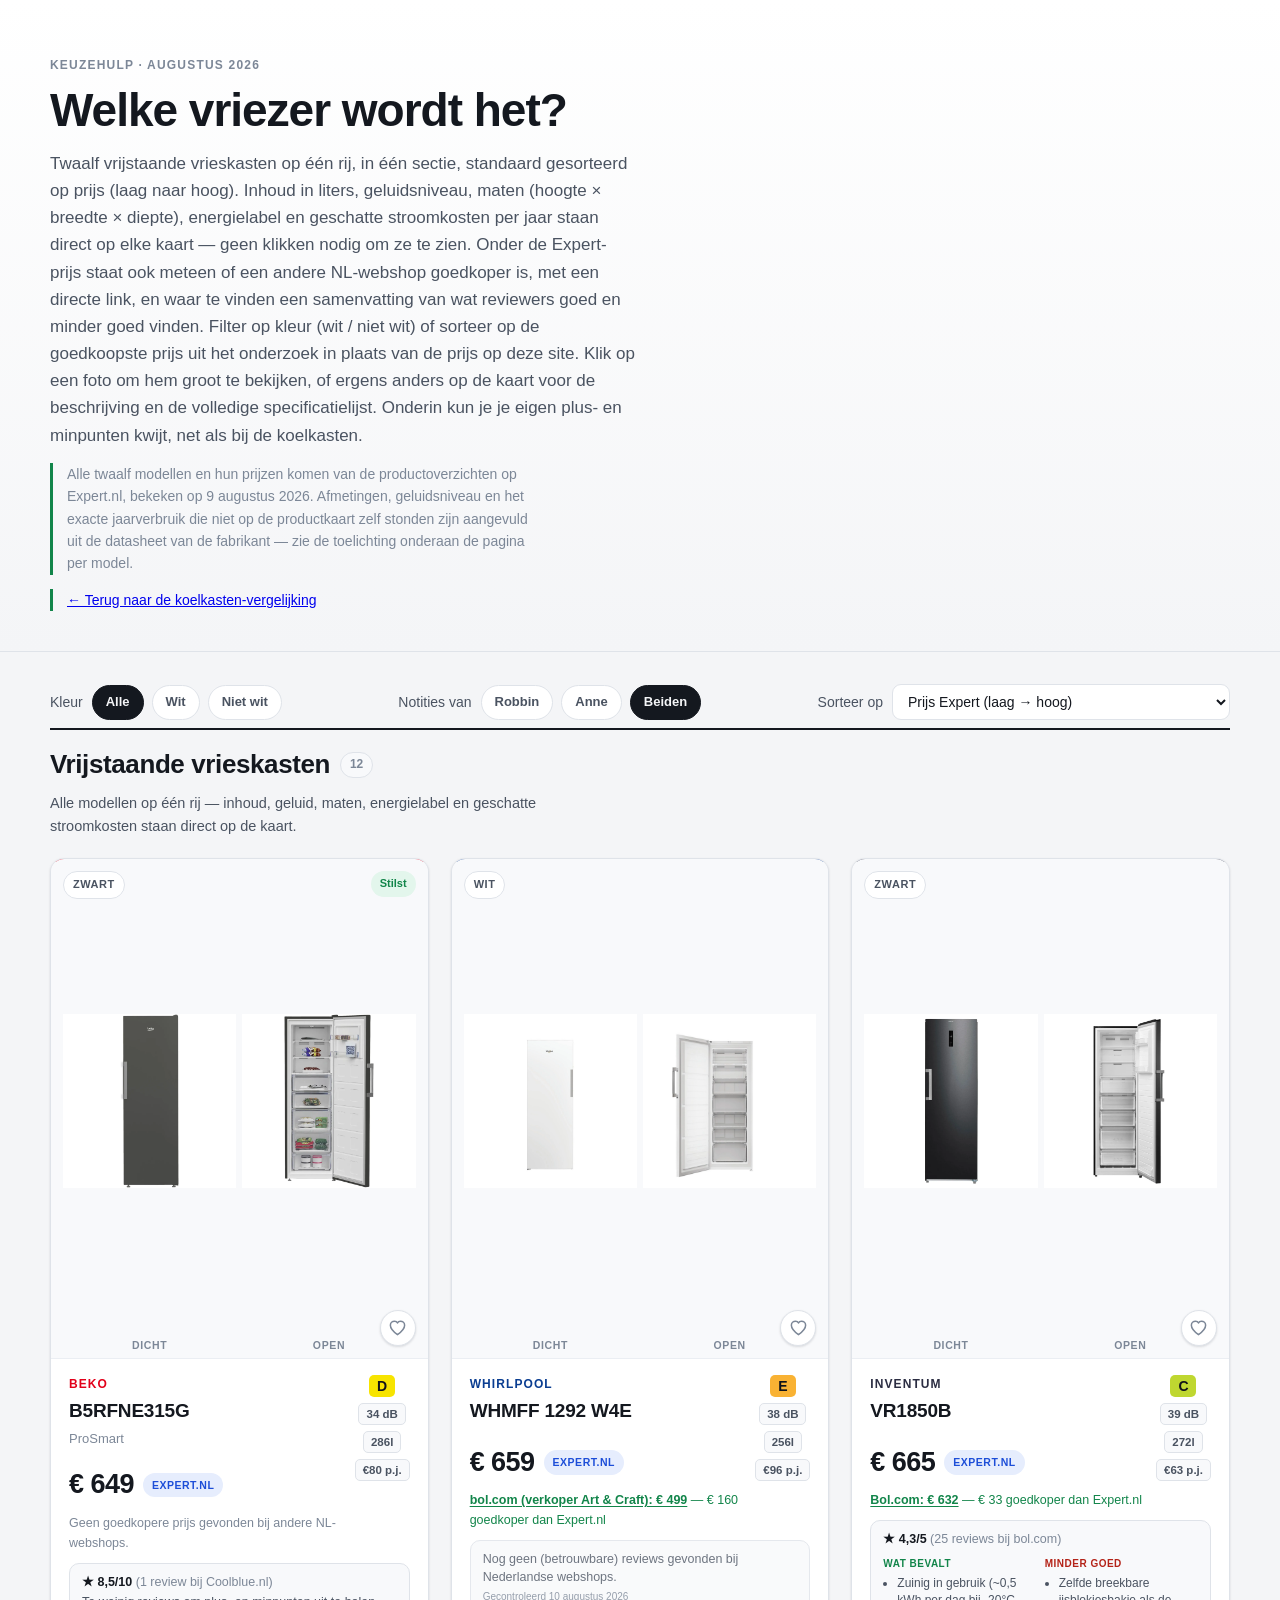
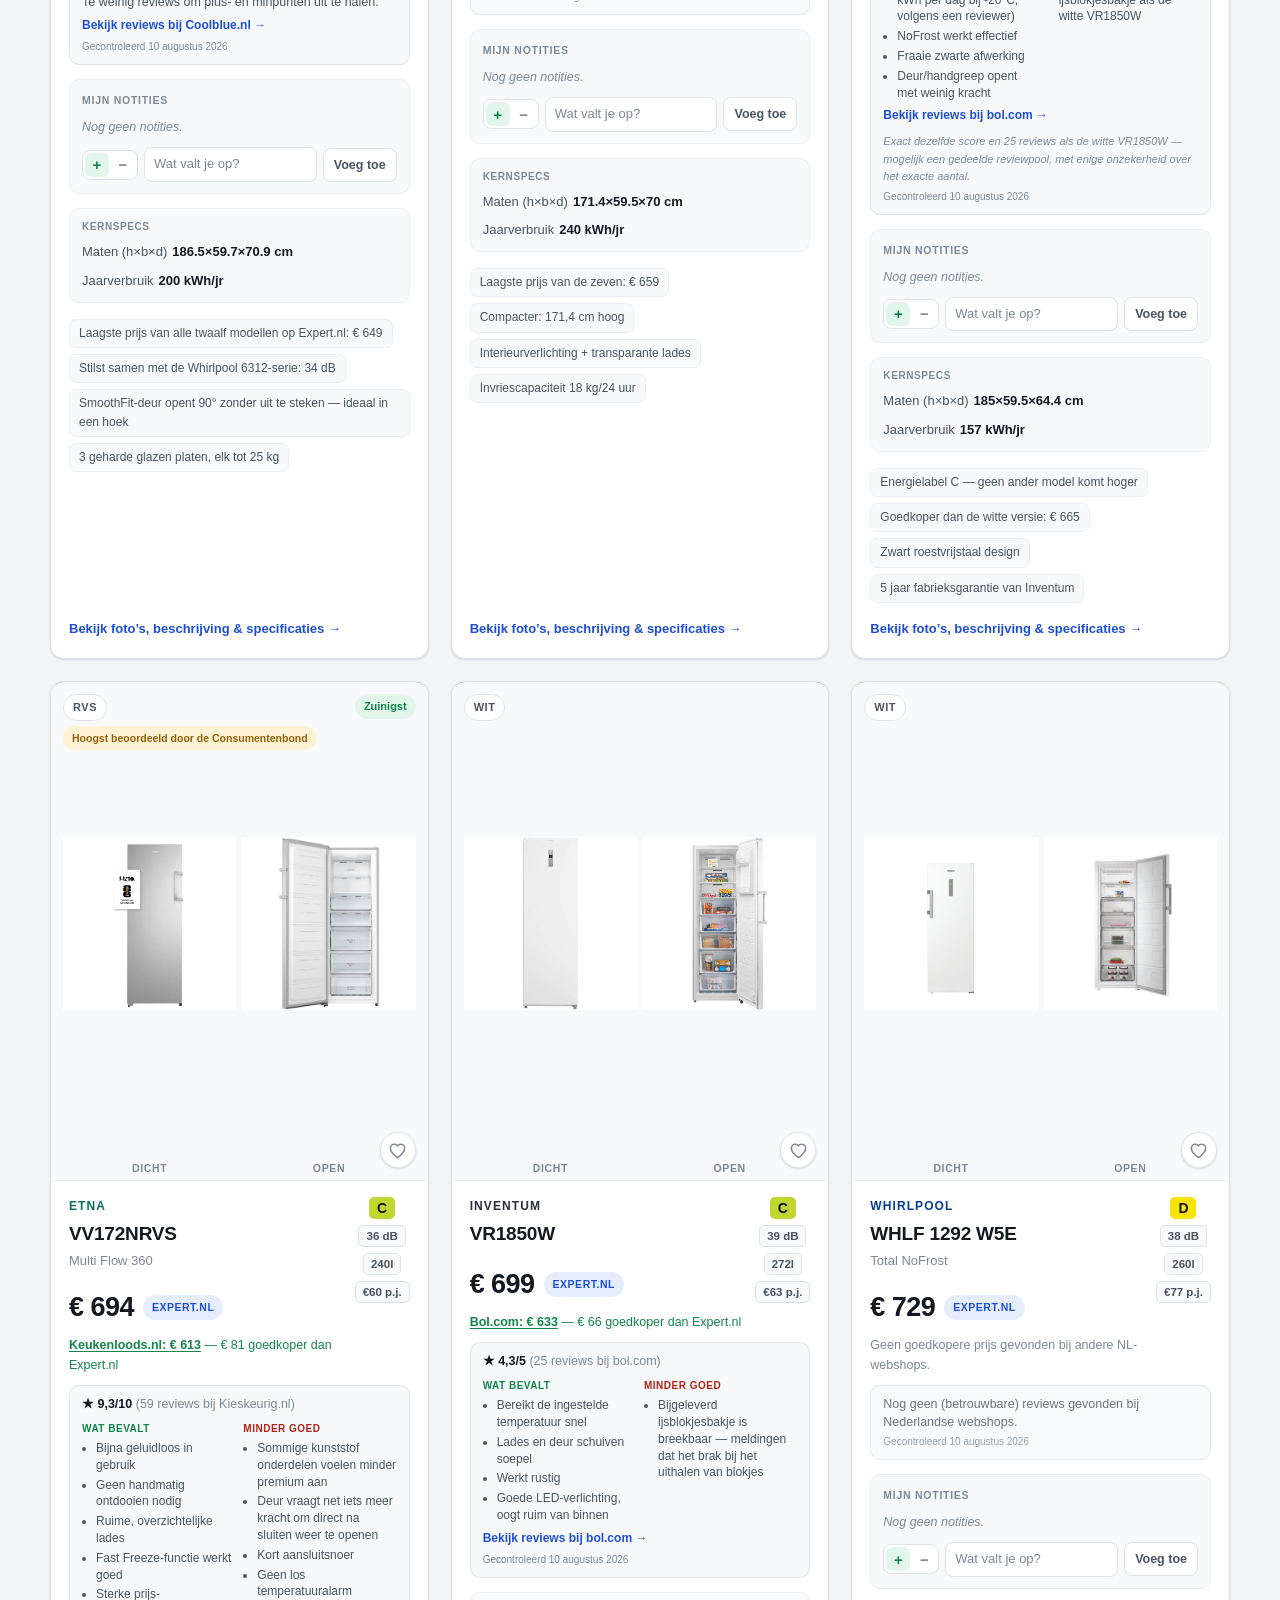
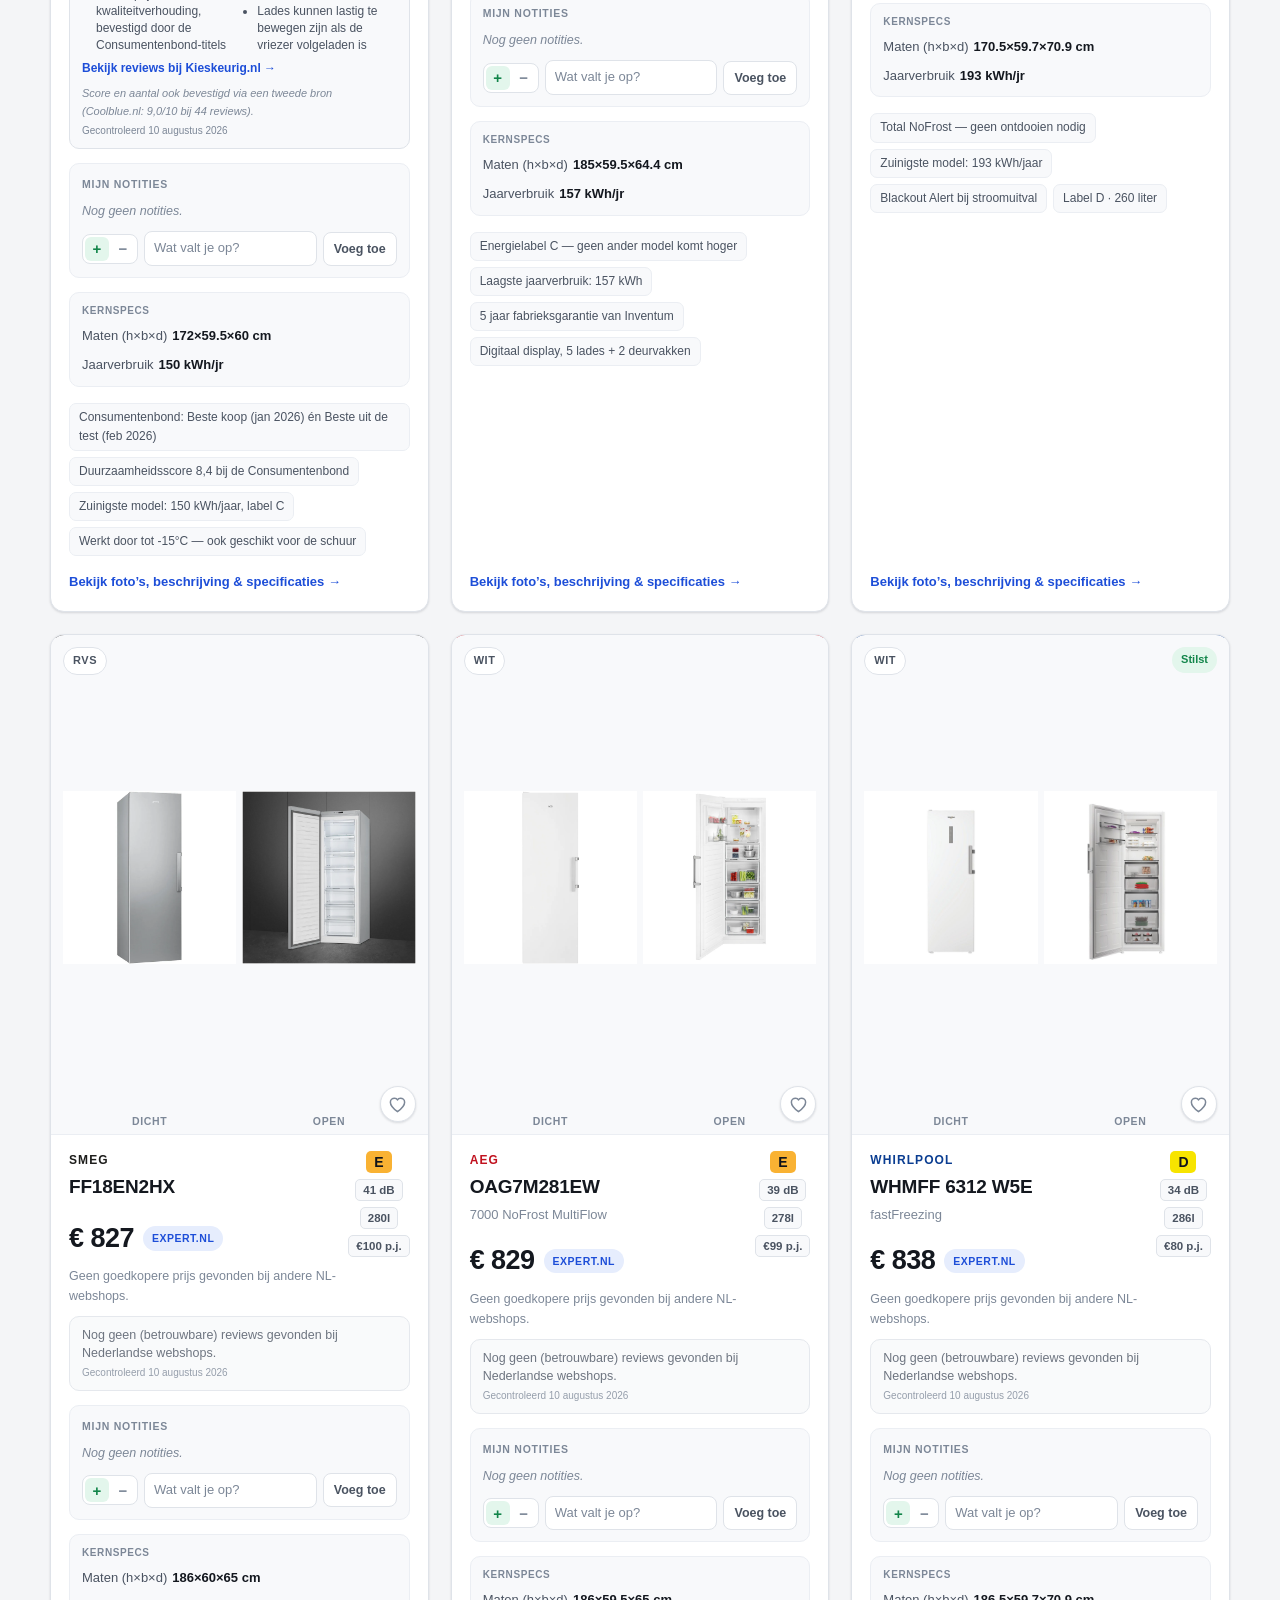
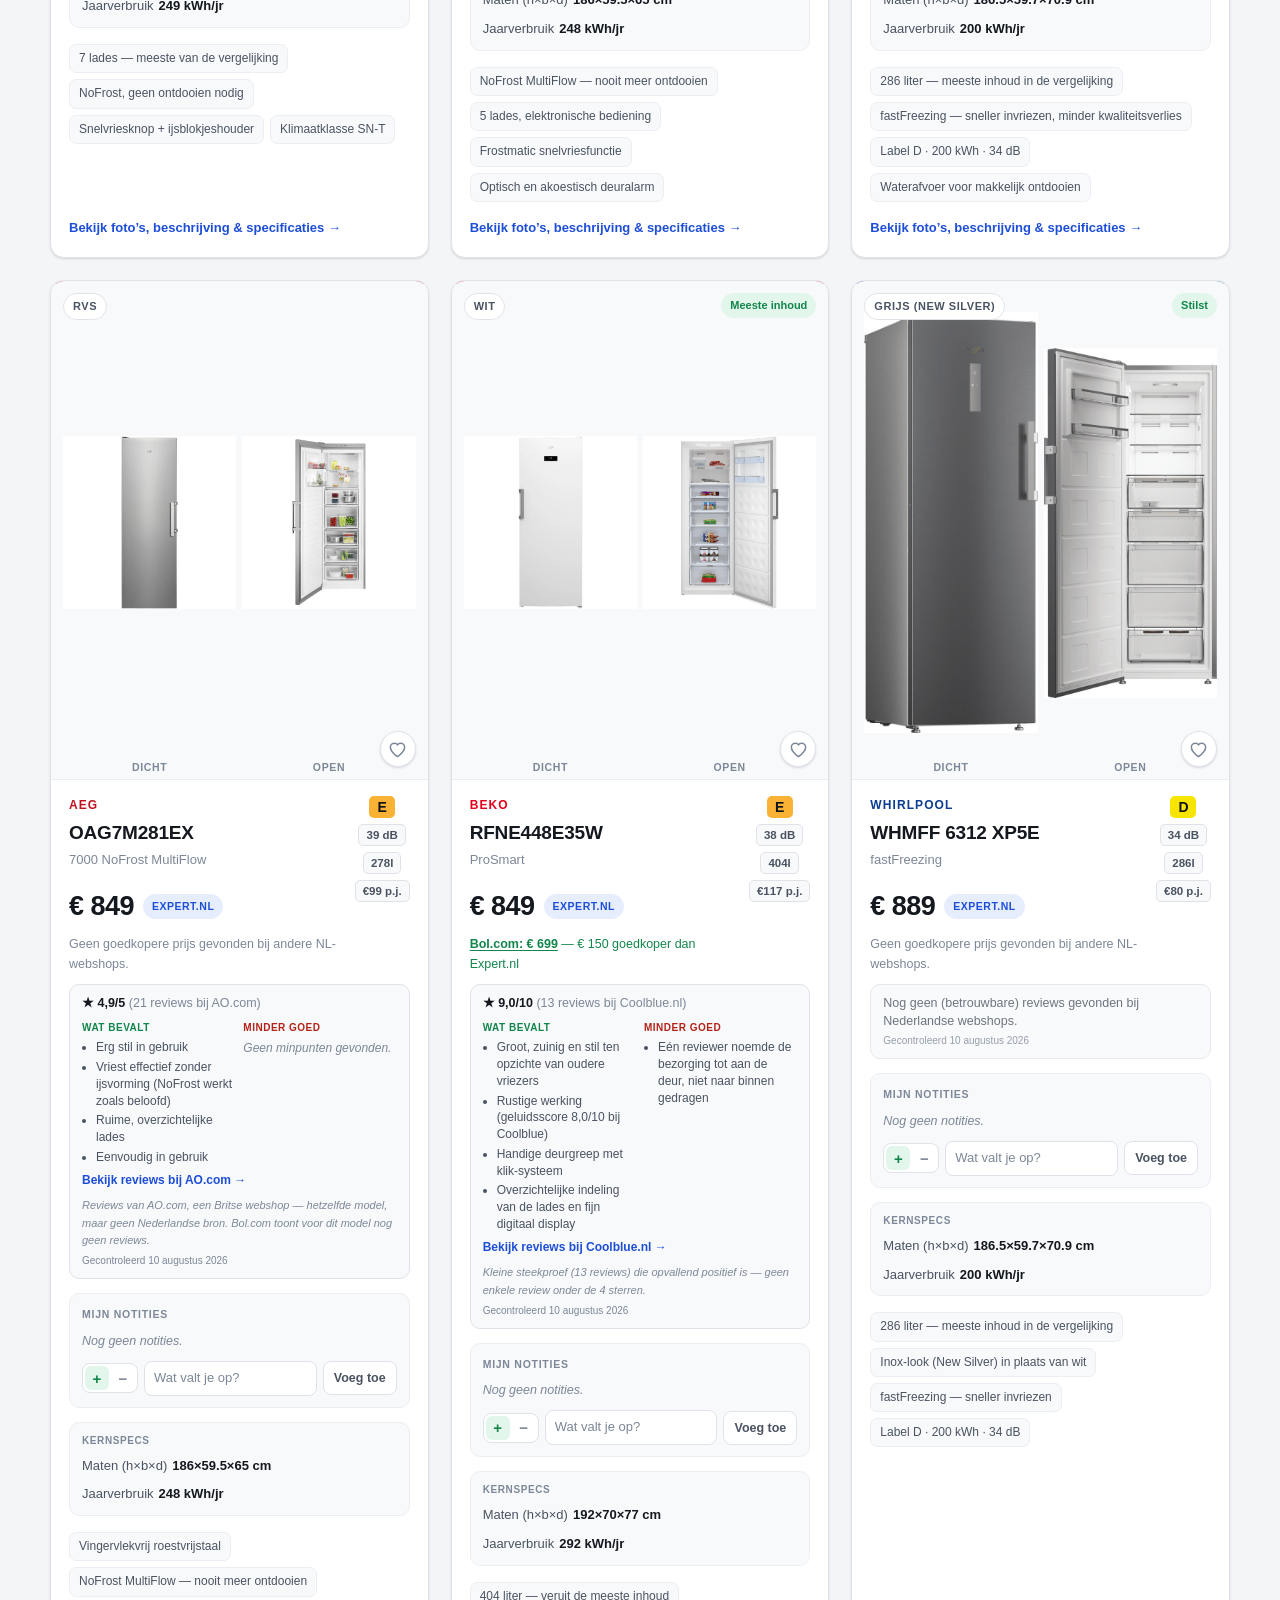
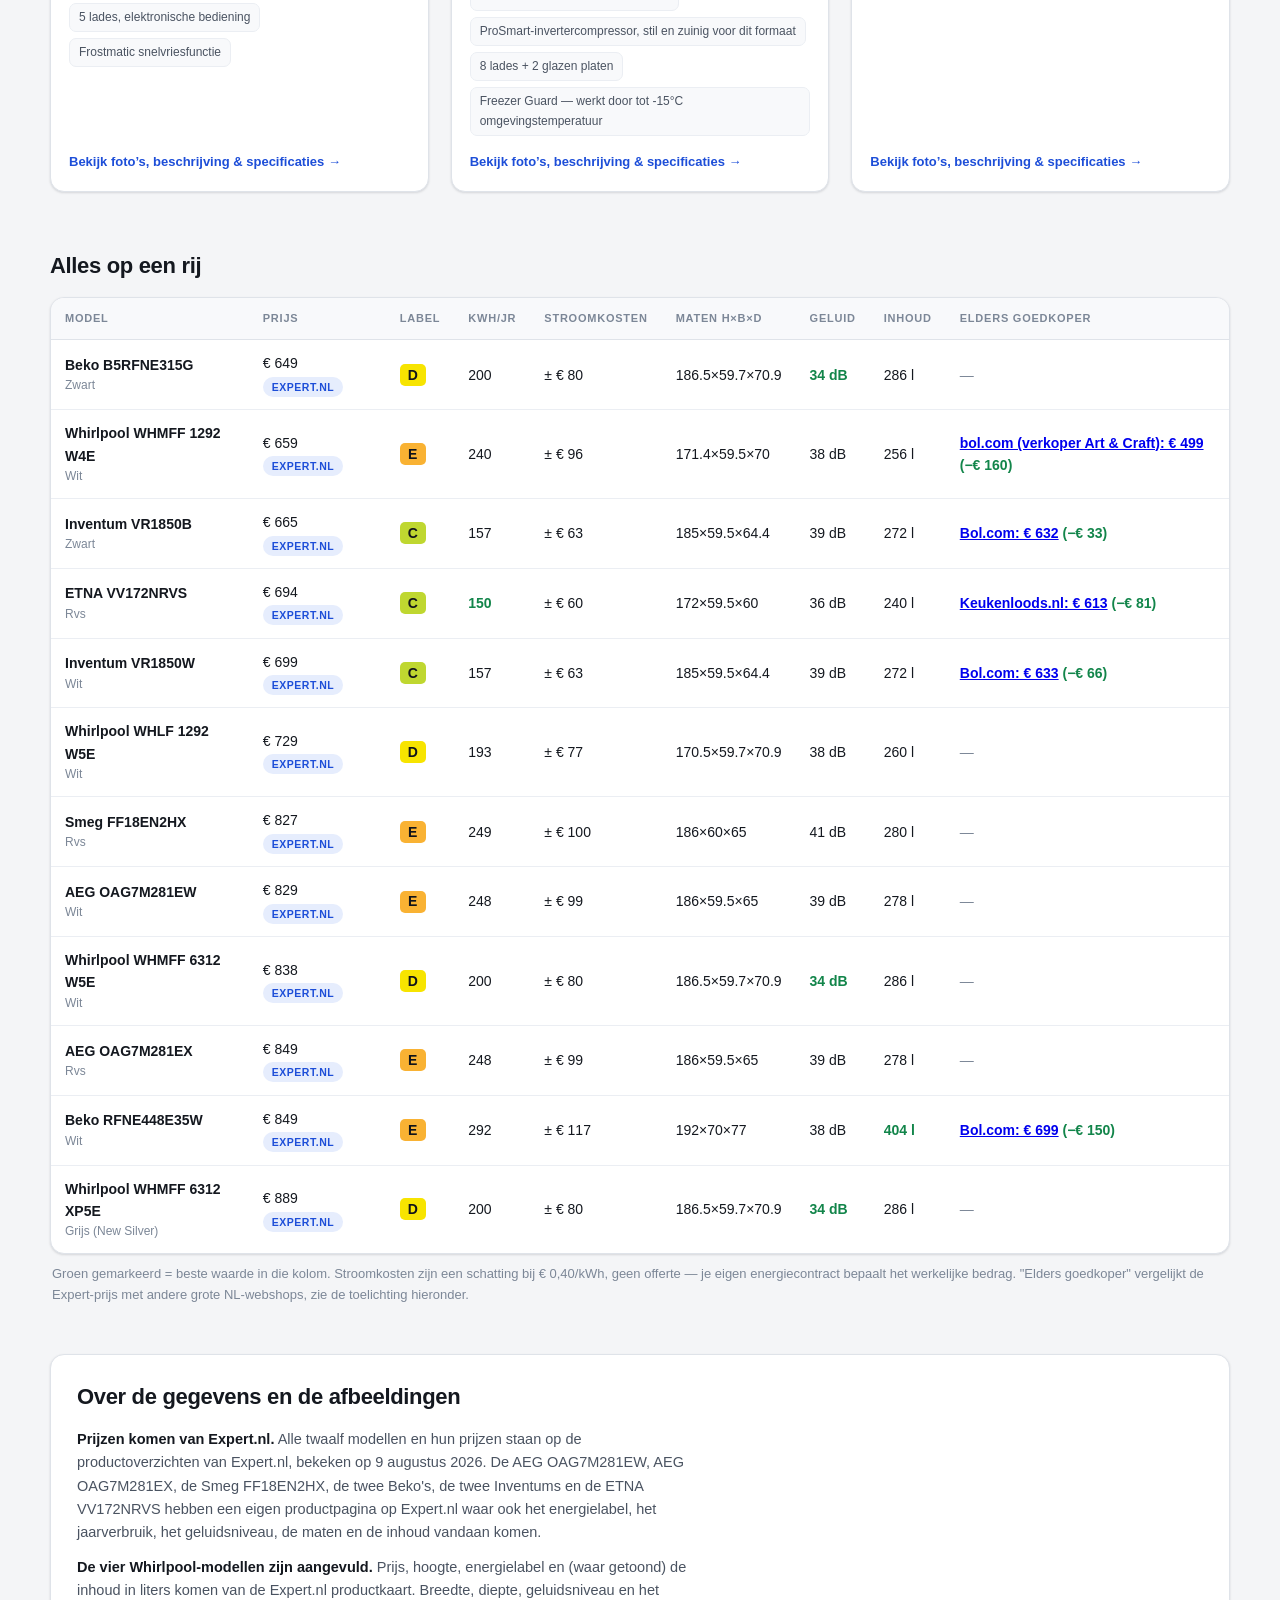
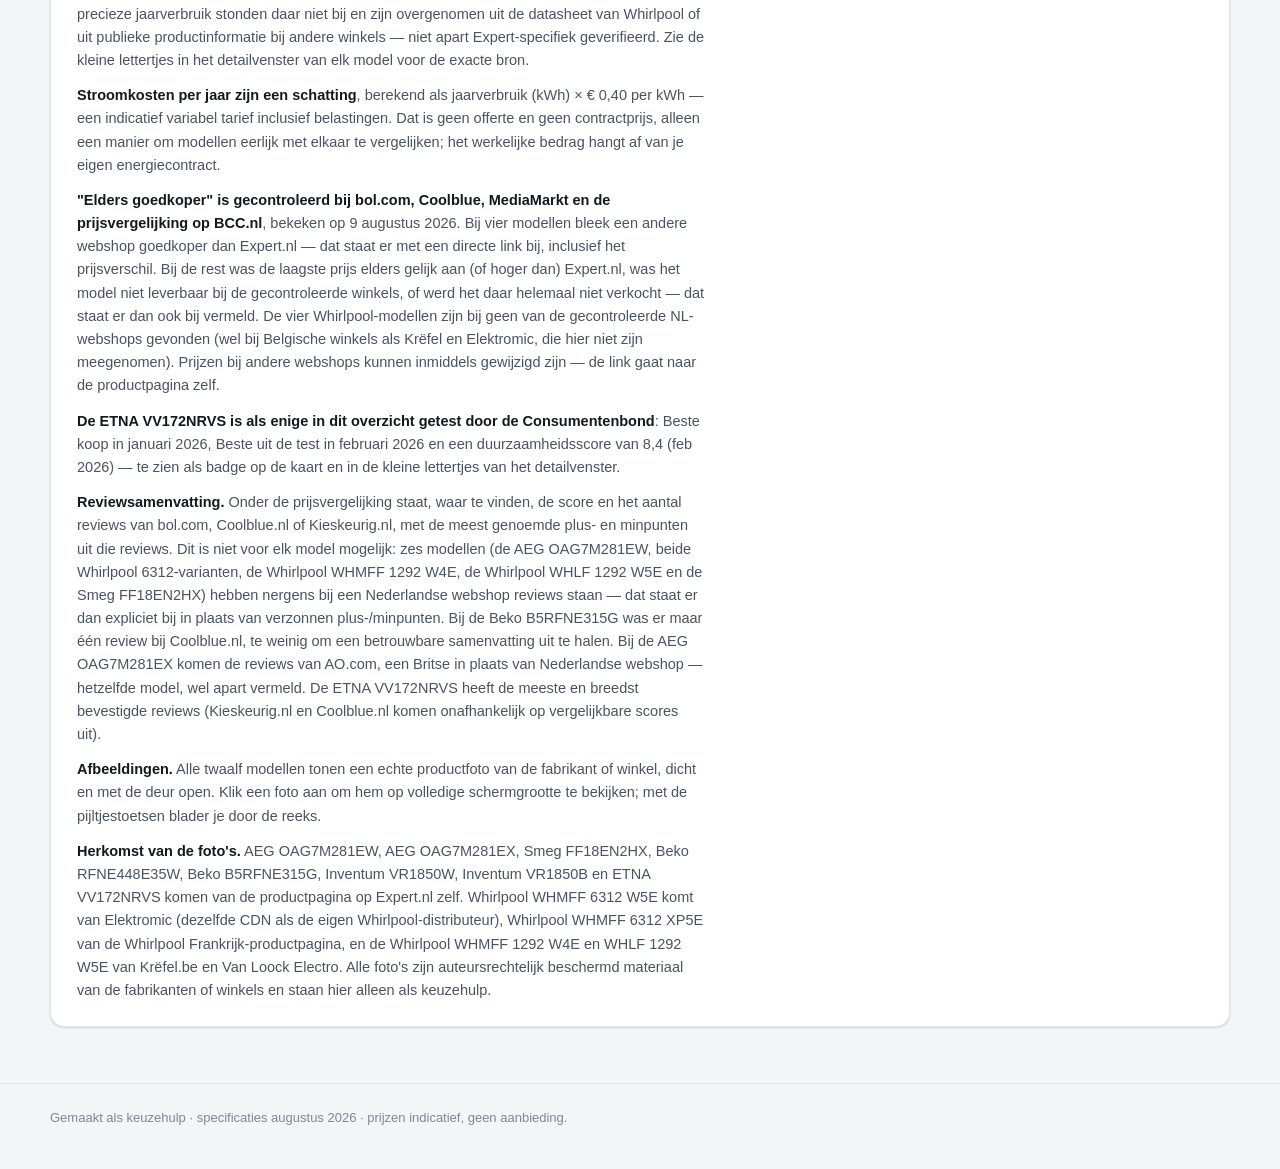
==== vriezer.html @ 75cb14bc "Sorteeroptie hernoemen naar 'Prijs Expert' Co-Authored-By: Claude Sonnet 5 <noreply@anthropic.com> C" ====
<!DOCTYPE html>
<html lang="nl">
<head>
<meta charset="utf-8">
<meta name="viewport" content="width=device-width, initial-scale=1">
<title>Vriezers vergelijken — visueel overzicht</title>
<meta name="description" content="Visueel overzicht van twaalf vrijstaande vrieskasten: inhoud, geluidsniveau, maten, energielabel, geschatte stroomkosten en de goedkoopste NL-webshop per model.">
<link rel="stylesheet" href="assets/style.css">
<link rel="icon" href="data:image/svg+xml,<svg xmlns='http://www.w3.org/2000/svg' viewBox='0 0 100 100'><text y='.9em' font-size='90'>🧊</text></svg>">
</head>
<body>

<header class="site-header">
  <div class="wrap">
    <p class="eyebrow">Keuzehulp · augustus 2026</p>
    <h1>Welke vriezer wordt het?</h1>
    <p class="lede">
      Twaalf vrijstaande vrieskasten op één rij, in één sectie, standaard
      gesorteerd op prijs (laag naar hoog). Inhoud in liters, geluidsniveau,
      maten (hoogte × breedte × diepte), energielabel en geschatte
      stroomkosten per jaar staan direct op elke kaart — geen klikken nodig om
      ze te zien. Onder de Expert-prijs staat ook meteen of een andere
      NL-webshop goedkoper is, met een directe link, en waar te vinden een
      samenvatting van wat reviewers goed en minder goed vinden. Filter op
      kleur (wit / niet wit) of sorteer op de goedkoopste prijs uit het
      onderzoek in plaats van de prijs op deze site. Klik op een foto om hem
      groot te bekijken, of ergens anders op de kaart voor de beschrijving en
      de volledige specificatielijst. Onderin kun je je eigen plus- en
      minpunten kwijt, net als bij de koelkasten.
    </p>
    <p class="lede-note">
      Alle twaalf modellen en hun prijzen komen van de productoverzichten op
      Expert.nl, bekeken op 9 augustus 2026. Afmetingen, geluidsniveau en het
      exacte jaarverbruik die niet op de productkaart zelf stonden zijn
      aangevuld uit de datasheet van de fabrikant — zie de toelichting onderaan
      de pagina per model.
    </p>
    <p class="lede-note"><a href="index.html">&larr; Terug naar de koelkasten-vergelijking</a></p>
  </div>
</header>

<main class="wrap">

  <section class="controls" aria-label="Filteren, sorteren en notities">
    <div class="color-filter" role="group" aria-label="Kleur">
      <span class="color-filter-label">Kleur</span>
      <button type="button" class="color-btn is-on" data-color="all" aria-pressed="true">Alle</button>
      <button type="button" class="color-btn" data-color="wit" aria-pressed="false">Wit</button>
      <button type="button" class="color-btn" data-color="niet-wit" aria-pressed="false">Niet wit</button>
    </div>
    <div class="author-filter" role="group" aria-label="Notities van">
      <span class="author-filter-label">Notities van</span>
      <button type="button" class="author-btn" data-author="robbin">Robbin</button>
      <button type="button" class="author-btn" data-author="anne">Anne</button>
      <button type="button" class="author-btn is-on" data-author="all" aria-pressed="true">Beiden</button>
    </div>
    <label class="sort">
      <span>Sorteer op</span>
      <select id="sort">
        <option value="default">Merk</option>
        <option value="price" selected>Prijs Expert (laag → hoog)</option>
        <option value="cheapest">Goedkoopste prijs uit onderzoek (laag → hoog)</option>
        <option value="capacity">Inhoud (groot → klein)</option>
        <option value="noise">Geluidsniveau (stil → luid)</option>
        <option value="energy">Energieverbruik (zuinig → onzuinig)</option>
      </select>
    </label>
  </section>

  <div id="sections"></div>

  <section class="compare" aria-labelledby="compare-title">
    <h2 id="compare-title">Alles op een rij</h2>
    <div class="table-scroll">
      <table id="compare-table">
        <thead>
          <tr>
            <th scope="col">Model</th>
            <th scope="col">Prijs</th>
            <th scope="col">Label</th>
            <th scope="col">kWh/jr</th>
            <th scope="col">Stroomkosten</th>
            <th scope="col">Maten h×b×d</th>
            <th scope="col">Geluid</th>
            <th scope="col">Inhoud</th>
            <th scope="col">Elders goedkoper</th>
          </tr>
        </thead>
        <tbody></tbody>
      </table>
    </div>
    <p class="table-note">
      Groen gemarkeerd = beste waarde in die kolom. Stroomkosten zijn een
      schatting bij € 0,40/kWh, geen offerte — je eigen energiecontract bepaalt
      het werkelijke bedrag. "Elders goedkoper" vergelijkt de Expert-prijs met
      andere grote NL-webshops, zie de toelichting hieronder.
    </p>
  </section>

  <section class="disclosure" aria-labelledby="bron-title">
    <h2 id="bron-title">Over de gegevens en de afbeeldingen</h2>
    <p>
      <strong>Prijzen komen van Expert.nl.</strong> Alle twaalf modellen en hun
      prijzen staan op de productoverzichten van Expert.nl, bekeken op 9 augustus
      2026. De AEG OAG7M281EW, AEG OAG7M281EX, de Smeg FF18EN2HX, de twee
      Beko's, de twee Inventums en de ETNA VV172NRVS hebben een eigen
      productpagina op Expert.nl waar ook het energielabel, het jaarverbruik,
      het geluidsniveau, de maten en de inhoud vandaan komen.
    </p>
    <p>
      <strong>De vier Whirlpool-modellen zijn aangevuld.</strong> Prijs, hoogte,
      energielabel en (waar getoond) de inhoud in liters komen van de Expert.nl
      productkaart. Breedte, diepte, geluidsniveau en het precieze jaarverbruik
      stonden daar niet bij en zijn overgenomen uit de datasheet van Whirlpool of
      uit publieke productinformatie bij andere winkels — niet apart
      Expert-specifiek geverifieerd. Zie de kleine lettertjes in het
      detailvenster van elk model voor de exacte bron.
    </p>
    <p>
      <strong>Stroomkosten per jaar zijn een schatting</strong>, berekend als
      jaarverbruik (kWh) × € 0,40 per kWh — een indicatief variabel tarief
      inclusief belastingen. Dat is geen offerte en geen contractprijs, alleen
      een manier om modellen eerlijk met elkaar te vergelijken; het werkelijke
      bedrag hangt af van je eigen energiecontract.
    </p>
    <p>
      <strong>"Elders goedkoper" is gecontroleerd bij bol.com, Coolblue,
      MediaMarkt en de prijsvergelijking op BCC.nl</strong>, bekeken op
      9 augustus 2026. Bij vier modellen bleek een andere webshop goedkoper dan
      Expert.nl — dat staat er met een directe link bij, inclusief het
      prijsverschil. Bij de rest was de laagste prijs elders gelijk aan (of
      hoger dan) Expert.nl, was het model niet leverbaar bij de gecontroleerde
      winkels, of werd het daar helemaal niet verkocht — dat staat er dan ook
      bij vermeld. De vier Whirlpool-modellen zijn bij geen van de
      gecontroleerde NL-webshops gevonden (wel bij Belgische winkels als
      Krëfel en Elektromic, die hier niet zijn meegenomen). Prijzen bij andere
      webshops kunnen inmiddels gewijzigd zijn — de link gaat naar de
      productpagina zelf.
    </p>
    <p>
      <strong>De ETNA VV172NRVS is als enige in dit overzicht getest door de
      Consumentenbond</strong>: Beste koop in januari 2026, Beste uit de test
      in februari 2026 en een duurzaamheidsscore van 8,4 (feb 2026) — te zien
      als badge op de kaart en in de kleine lettertjes van het detailvenster.
    </p>
    <p>
      <strong>Reviewsamenvatting.</strong> Onder de prijsvergelijking staat, waar te vinden,
      de score en het aantal reviews van bol.com, Coolblue.nl of Kieskeurig.nl, met de meest
      genoemde plus- en minpunten uit die reviews. Dit is niet voor elk model mogelijk: zes
      modellen (de AEG OAG7M281EW, beide Whirlpool 6312-varianten, de Whirlpool WHMFF 1292 W4E,
      de Whirlpool WHLF 1292 W5E en de Smeg FF18EN2HX) hebben nergens bij een Nederlandse
      webshop reviews staan — dat staat er dan expliciet bij in plaats van verzonnen
      plus-/minpunten. Bij de Beko B5RFNE315G was er maar één review bij Coolblue.nl, te weinig
      om een betrouwbare samenvatting uit te halen. Bij de AEG OAG7M281EX komen de reviews van
      AO.com, een Britse in plaats van Nederlandse webshop — hetzelfde model, wel apart vermeld.
      De ETNA VV172NRVS heeft de meeste en breedst bevestigde reviews (Kieskeurig.nl en
      Coolblue.nl komen onafhankelijk op vergelijkbare scores uit).
    </p>
    <p>
      <strong>Afbeeldingen.</strong> Alle twaalf modellen tonen een echte
      productfoto van de fabrikant of winkel, dicht en met de deur open. Klik
      een foto aan om hem op volledige schermgrootte te bekijken; met de
      pijltjestoetsen blader je door de reeks.
    </p>
    <p class="fineprint-sources">
      <strong>Herkomst van de foto's.</strong> AEG OAG7M281EW, AEG OAG7M281EX,
      Smeg FF18EN2HX, Beko RFNE448E35W, Beko B5RFNE315G, Inventum VR1850W,
      Inventum VR1850B en ETNA VV172NRVS komen van de productpagina op
      Expert.nl zelf. Whirlpool WHMFF 6312 W5E komt van Elektromic (dezelfde
      CDN als de eigen Whirlpool-distributeur), Whirlpool WHMFF 6312 XP5E van
      de Whirlpool Frankrijk-productpagina, en de Whirlpool WHMFF 1292 W4E en
      WHLF 1292 W5E van Krëfel.be en Van Loock Electro. Alle foto's zijn
      auteursrechtelijk beschermd materiaal van de fabrikanten of winkels en
      staan hier alleen als keuzehulp.
    </p>
  </section>

</main>

<footer class="site-footer">
  <div class="wrap">
    <p>Gemaakt als keuzehulp · specificaties augustus 2026 · prijzen indicatief, geen aanbieding.</p>
  </div>
</footer>

<!-- Detailvenster -->
<div class="modal" id="modal" hidden>
  <div class="modal-backdrop" data-close></div>
  <div class="modal-panel" role="dialog" aria-modal="true" aria-labelledby="modal-title">
    <button class="modal-close" data-close aria-label="Sluiten">&times;</button>
    <div class="modal-body">
      <div class="modal-gallery">
        <button class="stage" id="stage" type="button" aria-label="Foto vergroten">
          <span class="stage-zoom" aria-hidden="true">Vergroten</span>
        </button>
        <div class="thumbs" id="thumbs" role="tablist" aria-label="Afbeeldingen"></div>
      </div>
      <div class="modal-info">
        <p class="modal-eyebrow" id="modal-eyebrow"></p>
        <h2 id="modal-title"></h2>
        <p class="modal-tagline" id="modal-tagline"></p>
        <div class="modal-keys" id="modal-keys"></div>
        <div id="modal-cheaper"></div>
        <p class="modal-desc" id="modal-desc"></p>
        <h3>Unieke features</h3>
        <ul class="feature-list" id="modal-features"></ul>
        <h3>Alle specificaties</h3>
        <table class="spec-table"><tbody id="modal-specs"></tbody></table>
        <div class="modal-actions">
          <a class="btn-expert" id="modal-link" href="#" target="_blank" rel="noopener noreferrer">
            Bekijk op Expert.nl &rarr;
          </a>
          <a class="btn-photos" id="modal-photo-link" href="#" target="_blank" rel="noopener noreferrer">
            Foto's bij de fabrikant &rarr;
          </a>
        </div>
        <p class="modal-fineprint" id="modal-fineprint"></p>
      </div>
    </div>
  </div>
</div>

<!-- Foto op volle schermgrootte -->
<div class="lightbox" id="lightbox" hidden>
  <div class="lightbox-backdrop" data-lightbox-close></div>
  <button class="lightbox-close" data-lightbox-close aria-label="Sluiten">&times;</button>
  <button class="lightbox-nav is-prev" id="lightbox-prev" aria-label="Vorige foto">&#8249;</button>
  <button class="lightbox-nav is-next" id="lightbox-next" aria-label="Volgende foto">&#8250;</button>
  <figure class="lightbox-figure" role="dialog" aria-modal="true" aria-label="Foto op ware grootte">
    <img id="lightbox-img" alt="">
    <figcaption>
      <span id="lightbox-caption"></span>
      <span class="lightbox-count" id="lightbox-count"></span>
    </figcaption>
  </figure>
</div>

<script src="assets/vriezer-data.js"></script>
<script src="assets/vriezer-app.js"></script>
</body>
</html>
---- assets/style.css ----
/* Koelkast-keuzehulp — stylesheet */

:root {
  --bg: #f4f5f7;
  --bg-soft: #eaecf0;
  --surface: #ffffff;
  --surface-2: #f8f9fb;
  --ink: #14181f;
  --ink-2: #4a5361;
  --ink-3: #7c8797;
  --line: #dfe3e9;
  --line-soft: #ebeef3;
  --brand: #1d4ed8;
  --good: #12854a;
  --good-bg: #e3f6ec;
  --check: #1d4ed8;
  --check-bg: #e6edfd;
  --bad: #b42318;
  --bad-bg: #fdeceb;
  --award: #92620a;
  --award-bg: #fff3d6;
  --shadow-sm: 0 1px 2px rgba(16, 24, 40, .06), 0 1px 3px rgba(16, 24, 40, .08);
  --shadow-md: 0 4px 12px rgba(16, 24, 40, .08), 0 12px 28px rgba(16, 24, 40, .10);
  --shadow-lg: 0 24px 60px rgba(16, 24, 40, .28);
  --radius: 14px;
}

@media (prefers-color-scheme: dark) {
  :root:not([data-theme="light"]) {
    --bg: #0e1116;
    --bg-soft: #151a21;
    --surface: #171c24;
    --surface-2: #1e242e;
    --ink: #eef1f6;
    --ink-2: #b3bcc9;
    --ink-3: #7f8b9b;
    --line: #2a323d;
    --line-soft: #232a34;
    --brand: #7aa2ff;
    --good: #4ade80;
    --good-bg: #10331f;
    --check: #9db9ff;
    --check-bg: #182642;
    --bad: #ff9a90;
    --bad-bg: #3a1a17;
    --award: #f5c451;
    --award-bg: #3a2c0a;
    --shadow-sm: 0 1px 2px rgba(0, 0, 0, .5);
    --shadow-md: 0 4px 12px rgba(0, 0, 0, .45), 0 16px 32px rgba(0, 0, 0, .35);
    --shadow-lg: 0 24px 70px rgba(0, 0, 0, .7);
  }
}

* { box-sizing: border-box; }

body {
  margin: 0;
  background: var(--bg);
  color: var(--ink);
  font: 400 16px/1.6 -apple-system, BlinkMacSystemFont, "Segoe UI", Inter, Roboto,
        "Helvetica Neue", Arial, sans-serif;
  -webkit-font-smoothing: antialiased;
}

.wrap { width: min(1180px, 100% - 40px); margin-inline: auto; }

/* ---------- header ---------- */

.site-header {
  background: linear-gradient(180deg, var(--surface), var(--bg));
  border-bottom: 1px solid var(--line);
  padding: 56px 0 40px;
}
.eyebrow {
  margin: 0 0 10px;
  font-size: 12px;
  font-weight: 700;
  letter-spacing: .1em;
  text-transform: uppercase;
  color: var(--ink-3);
}
h1 {
  margin: 0 0 14px;
  font-size: clamp(30px, 4.6vw, 46px);
  line-height: 1.1;
  letter-spacing: -.022em;
}
.lede {
  margin: 0;
  max-width: 62ch;
  font-size: 17px;
  color: var(--ink-2);
}

/* ---------- controls ---------- */

.controls {
  display: flex;
  flex-wrap: wrap;
  gap: 16px;
  align-items: center;
  justify-content: space-between;
  margin: 32px 0 8px;
}

/* Geldt voor alle kaarten tegelijk — vandaar in de controls-balk, niet per
   kaart. Zelfde pil-vormgeving als de merkschakelaar op de foto. */
.author-filter { display: flex; align-items: center; gap: 9px; font-size: 14px; }
.author-filter-label { color: var(--ink-2); }
.author-btn {
  appearance: none;
  border: 1px solid var(--line);
  background: var(--surface);
  border-radius: 999px;
  padding: 6px 13px;
  font: inherit;
  font-size: 13px;
  font-weight: 650;
  color: var(--ink-2);
  cursor: pointer;
  transition: background .15s, color .15s, border-color .15s;
}
.author-btn + .author-btn { margin-left: -1px; }
.author-btn:hover { border-color: var(--ink-3); }
.author-btn.is-on {
  background: var(--ink);
  border-color: var(--ink);
  color: var(--bg);
}

/* Kleurfilter (vriezerpagina): zelfde pil-vormgeving als de notitiefilter,
   maar een eigen klasse zodat de click-handlers niet door elkaar lopen. */
.color-filter { display: flex; align-items: center; gap: 9px; font-size: 14px; }
.color-filter-label { color: var(--ink-2); }
.color-btn {
  appearance: none;
  border: 1px solid var(--line);
  background: var(--surface);
  border-radius: 999px;
  padding: 6px 13px;
  font: inherit;
  font-size: 13px;
  font-weight: 650;
  color: var(--ink-2);
  cursor: pointer;
  transition: background .15s, color .15s, border-color .15s;
}
.color-btn + .color-btn { margin-left: -1px; }
.color-btn:hover { border-color: var(--ink-3); }
.color-btn.is-on {
  background: var(--ink);
  border-color: var(--ink);
  color: var(--bg);
}

.sort { display: flex; align-items: center; gap: 9px; font-size: 14px; color: var(--ink-2); }
.sort select {
  font: inherit;
  font-size: 14px;
  padding: 8px 11px;
  border-radius: 9px;
  border: 1px solid var(--line);
  background: var(--surface);
  color: var(--ink);
  cursor: pointer;
}

/* ---------- secties ---------- */

.model-section { margin-top: 34px; }
.model-section:first-child { margin-top: 8px; }
.section-head {
  border-top: 2px solid var(--ink);
  padding-top: 14px;
  margin-bottom: 20px;
}
.section-head h2 {
  margin: 0;
  font-size: clamp(20px, 2.4vw, 26px);
  letter-spacing: -.015em;
  display: flex;
  align-items: center;
  gap: 10px;
}
.section-count {
  font-size: 12px;
  font-weight: 700;
  color: var(--ink-3);
  background: var(--surface-2);
  border: 1px solid var(--line);
  border-radius: 999px;
  padding: 2px 9px;
  font-variant-numeric: tabular-nums;
}
.section-blurb {
  margin: 6px 0 0;
  max-width: 68ch;
  font-size: 14.5px;
  color: var(--ink-2);
}

/* ---------- grid & kaarten ---------- */

.grid {
  display: grid;
  grid-template-columns: repeat(auto-fill, minmax(290px, 1fr));
  gap: 22px;
}

.card {
  position: relative;
  display: flex;
  flex-direction: column;
  text-align: left;
  padding: 0;
  border: 1px solid var(--line);
  border-radius: var(--radius);
  background: var(--surface);
  box-shadow: var(--shadow-sm);
  cursor: pointer;
  overflow: hidden;
  transition: transform .18s ease, box-shadow .18s ease, border-color .18s ease;
}
.card:hover, .card:focus-within {
  transform: translateY(-3px);
  box-shadow: var(--shadow-md);
  border-color: var(--ink-3);
}
.card::before {
  content: "";
  position: absolute;
  inset: 0 0 auto;
  height: 3px;
  background: var(--accent);
}

.card-media {
  position: relative;
  background: var(--surface-2);
  border-bottom: 1px solid var(--line-soft);
  padding: 12px 12px 4px;
  display: flex;
  justify-content: center;
  cursor: zoom-in;
}
/* Coverbeeld 640 px hoog; de breedte blijft die van de kaart. */
.card-media .fridge-photo { height: 640px; width: 100%; }

/* Vriezerpagina: dicht en open naast elkaar in plaats van één coverbeeld. */
.card-media-photos {
  display: flex;
  gap: 6px;
  width: 100%;
}
.card-media-photo {
  flex: 1 1 0;
  min-width: 0;
  display: flex;
  flex-direction: column;
  align-items: center;
  cursor: zoom-in;
}
.card-media-photo .fridge-photo,
.card-media-photo .photo-placeholder {
  height: 460px;
  width: 100%;
  object-fit: contain;
}
.card-media-photo-label {
  margin-top: 6px;
  font-size: 10.5px;
  font-weight: 700;
  letter-spacing: .06em;
  text-transform: uppercase;
  color: var(--ink-3);
}
@media (max-width: 560px) {
  .card-media-photo .fridge-photo,
  .card-media-photo .photo-placeholder { height: 260px; }
}
.card-zoom {
  position: absolute;
  left: 50%;
  bottom: 12px;
  transform: translateX(-50%);
  padding: 5px 11px;
  border-radius: 999px;
  background: var(--surface);
  border: 1px solid var(--line);
  font-size: 11.5px;
  font-weight: 700;
  color: var(--ink-2);
  white-space: nowrap;
  opacity: 0;
  transition: opacity .15s;
  pointer-events: none;
}
.card-media:hover .card-zoom { opacity: 1; }

/* Hartje rechtsonder: favoriet markeren voor de vergelijkingssectie
   onderaan. Altijd zichtbaar (niet pas bij hover) — anders is de knop op
   een telefoon niet te vinden. */
.fav-btn {
  position: absolute;
  right: 12px;
  bottom: 12px;
  width: 36px;
  height: 36px;
  padding: 0;
  display: flex;
  align-items: center;
  justify-content: center;
  border-radius: 999px;
  border: 1px solid var(--line);
  background: var(--surface);
  box-shadow: var(--shadow-sm);
  cursor: pointer;
  transition: border-color .15s, background .15s, transform .1s;
}
.fav-btn svg { display: block; overflow: visible; }
.fav-btn svg path {
  fill: none;
  stroke: var(--ink-3);
  stroke-width: 1.9;
  stroke-linejoin: round;
  stroke-linecap: round;
  transition: fill .15s, stroke .15s;
}
.fav-btn:hover svg path { stroke: var(--bad); }
.fav-btn:active { transform: scale(.92); }
.fav-btn.is-fav { border-color: transparent; background: var(--bad-bg); }
.fav-btn.is-fav svg path { fill: var(--bad); stroke: var(--bad); }

/* Speelse bevestiging bij het favoriet maken zelf; verwijderen blijft rustig. */
@keyframes fav-pop {
  0%   { transform: scale(1); }
  40%  { transform: scale(1.32); }
  65%  { transform: scale(.92); }
  100% { transform: scale(1); }
}
.fav-btn.just-set svg { animation: fav-pop .4s cubic-bezier(.34, 1.56, .64, 1); }

/* Op een telefoon vult 640 px bijna het hele scherm; daar iets lager. */
@media (max-width: 560px) {
  .card-media .fridge-photo { height: 460px; }
}

.badge-type {
  position: absolute;
  top: 12px;
  left: 12px;
  font-size: 11px;
  font-weight: 700;
  letter-spacing: .05em;
  text-transform: uppercase;
  padding: 4px 9px;
  border-radius: 999px;
  background: var(--surface);
  border: 1px solid var(--line);
  color: var(--ink-2);
}
.badge-best {
  position: absolute;
  top: 12px;
  right: 12px;
  font-size: 11px;
  font-weight: 700;
  padding: 4px 9px;
  border-radius: 999px;
  background: var(--good-bg);
  color: var(--good);
}
/* Onderscheiding van een externe testorganisatie (bv. Consumentenbond) —
   staat los van de automatisch berekende badges hierboven. */
.badge-award {
  position: absolute;
  top: 44px;
  left: 12px;
  max-width: calc(100% - 24px);
  font-size: 10.5px;
  font-weight: 700;
  padding: 4px 9px;
  border-radius: 999px;
  background: var(--award-bg);
  color: var(--award);
  white-space: nowrap;
  overflow: hidden;
  text-overflow: ellipsis;
}

.card-body { padding: 16px 18px 18px; display: flex; flex-direction: column; flex: 1; }
.card-brand {
  font-size: 12px;
  font-weight: 700;
  letter-spacing: .09em;
  text-transform: uppercase;
  color: var(--accent);
  margin: 0 0 2px;
}
.card-model { margin: 0; font-size: 19px; letter-spacing: -.01em; }
.card-series { margin: 2px 0 0; font-size: 13px; color: var(--ink-3); }

.card-price {
  margin: 14px 0 0;
  display: flex;
  align-items: center;
  gap: 9px;
}
.price-value { font-size: 27px; font-weight: 700; letter-spacing: -.02em; }
.price-original {
  font-size: 14px;
  color: var(--ink-3);
  text-decoration: line-through;
  text-decoration-thickness: 1px;
  text-underline-offset: 3px;
}

/* Prijsvergelijking met andere NL-webshops, direct onder de Expert-prijs. */
.card-cheaper {
  margin: 6px 0 0;
  font-size: 12.5px;
  color: var(--good);
}
.card-cheaper a { color: inherit; font-weight: 700; text-decoration: underline; text-underline-offset: 2px; }
.card-cheaper.is-none { color: var(--ink-3); }
.modal-cheaper {
  margin: -6px 0 16px;
  font-size: 13.5px;
  color: var(--good);
}
.modal-cheaper a { color: inherit; font-weight: 700; text-decoration: underline; text-underline-offset: 2px; }
.modal-cheaper.is-none { color: var(--ink-3); }

.pc-link {
  display: inline-block;
  margin-top: 3px;
  font-size: 12px;
  font-weight: 600;
  color: var(--brand);
  text-decoration: none;
}
.pc-link:hover { text-decoration: underline; }
.pc-checked {
  margin: 3px 0 0;
  font-size: 10px;
  color: var(--ink-3);
}

/* Reviewsamenvatting van externe webshops: score + plus/minpunten in twee
   kolommen. Dezelfde neutrale kaartstijl als de prijsvergelijking. */
.reviews-block {
  margin: 10px 0 0;
  padding: 9px 12px;
  border-radius: 10px;
  background: var(--surface-2);
  border: 1px solid var(--line);
}
.reviews-block.is-empty { opacity: .8; }
.rev-line {
  margin: 0;
  font-size: 12.5px;
  line-height: 1.45;
  color: var(--ink-2);
}
.rev-line + .rev-line { margin-top: 2px; }
.rev-score { font-weight: 700; color: var(--ink); }
.rev-count { color: var(--ink-3); }
.rev-cols {
  display: grid;
  grid-template-columns: 1fr 1fr;
  gap: 8px;
  margin: 8px 0 0;
}
.rev-col-title {
  margin: 0 0 3px;
  font-size: 10px;
  font-weight: 700;
  letter-spacing: .05em;
  text-transform: uppercase;
}
.rev-col.is-pro .rev-col-title { color: var(--good); }
.rev-col.is-con .rev-col-title { color: var(--bad); }
.rev-col ul {
  margin: 0;
  padding: 0 0 0 14px;
  font-size: 12px;
  line-height: 1.4;
  color: var(--ink-2);
}
.rev-col li + li { margin-top: 3px; }
.rev-col-empty {
  margin: 0;
  font-size: 12px;
  color: var(--ink-3);
  font-style: italic;
}
.rev-note {
  margin: 6px 0 0;
  font-size: 11px;
  font-style: italic;
  color: var(--ink-3);
}

@media (max-width: 480px) {
  .rev-cols { grid-template-columns: 1fr; }
}

/* Label en geluid staan rechtsboven naast merk/model/prijs, in plaats van in
   een aparte statsrij verderop. */
.card-head { display: flex; align-items: flex-start; gap: 10px; }
.card-head-text { min-width: 0; flex: 1; }
.card-head-badges {
  flex: none;
  display: flex;
  flex-direction: column;
  align-items: center;
  gap: 6px;
}
.noise-badge {
  display: inline-flex;
  align-items: center;
  justify-content: center;
  height: 22px;
  padding: 0 7px;
  border-radius: 5px;
  border: 1px solid var(--line);
  background: var(--surface-2);
  color: var(--ink-2);
  font-size: 11.5px;
  font-weight: 700;
  white-space: nowrap;
}

.src-tag {
  font-size: 10.5px;
  font-weight: 700;
  letter-spacing: .05em;
  text-transform: uppercase;
  padding: 3px 8px;
  border-radius: 999px;
  background: var(--surface-2);
  border: 1px solid var(--line);
  color: var(--ink-3);
  white-space: nowrap;
}
.src-tag.is-quoted {
  background: var(--good-bg);
  border-color: transparent;
  color: var(--good);
}
.src-tag.is-checked {
  background: var(--check-bg);
  border-color: transparent;
  color: var(--check);
}

.card-stats {
  display: grid;
  grid-template-columns: repeat(3, 1fr);
  gap: 1px;
  margin: 16px 0 0;
  background: var(--line-soft);
  border: 1px solid var(--line-soft);
  border-radius: 10px;
  overflow: hidden;
}
.stat { background: var(--surface); padding: 9px 8px; text-align: center; }
.stat-label {
  display: block;
  font-size: 10px;
  font-weight: 700;
  letter-spacing: .06em;
  text-transform: uppercase;
  color: var(--ink-3);
  margin-bottom: 3px;
}
.stat-value { font-size: 15px; font-weight: 650; font-variant-numeric: tabular-nums; }
.stat-note {
  display: block;
  font-size: 12px;
  font-weight: 400;
  color: var(--ink-3);
  margin-top: 2px;
  text-decoration: line-through;
  text-decoration-thickness: 1px;
  text-underline-offset: 2px;
}

.energy-pill {
  display: inline-flex;
  align-items: center;
  justify-content: center;
  min-width: 26px;
  height: 22px;
  padding: 0 7px;
  border-radius: 5px;
  font-weight: 800;
  font-size: 14px;
  color: #10131a;
}

.card-features {
  list-style: none;
  margin: 16px 0 0;
  padding: 0;
  display: flex;
  flex-wrap: wrap;
  gap: 6px;
}
.card-features li {
  font-size: 12px;
  padding: 4px 9px;
  border-radius: 7px;
  background: var(--surface-2);
  border: 1px solid var(--line-soft);
  color: var(--ink-2);
}

/* De detailknop is de plek waar het toetsenbord de kaart binnenkomt. */
.card-open {
  margin-top: auto;
  padding: 16px 0 0;
  border: 0;
  background: none;
  text-align: left;
  font: inherit;
  font-size: 13px;
  font-weight: 650;
  color: var(--brand);
  cursor: pointer;
}
.card-open:hover { text-decoration: underline; }

/* ---------- twee merken op één kaart ---------- */

/* De schakelaar zelf ligt op de cover foto, rechtsboven; badge-best staat op
   dezelfde hoek en schuift bij een tweeling naar beneden om niet te overlappen. */
.media-twin-toggle {
  position: absolute;
  top: 12px;
  right: 12px;
  z-index: 1;
  background: var(--surface);
  box-shadow: var(--shadow-sm);
}
.card.is-twin .badge-best { top: 54px; }

.twin-toggle {
  display: inline-flex;
  padding: 3px;
  gap: 3px;
  border: 1px solid var(--line);
  border-radius: 999px;
  background: var(--surface-2);
}
.twin-btn {
  appearance: none;
  border: 0;
  background: none;
  border-radius: 999px;
  padding: 5px 14px;
  font: inherit;
  font-size: 12.5px;
  font-weight: 700;
  color: var(--ink-3);
  cursor: pointer;
  transition: background .15s, color .15s;
}
.twin-btn:hover { color: var(--ink); }
.twin-btn.is-on {
  background: var(--ink);
  color: var(--bg);
}
.twin-note-title {
  margin: 14px 0 4px;
  font-size: 10.5px;
  font-weight: 700;
  letter-spacing: .07em;
  text-transform: uppercase;
  color: var(--ink-3);
}
.twin-note {
  margin: 0;
  font-size: 12px;
  line-height: 1.45;
  color: var(--ink-3);
}

/* ---------- vergelijktabel ---------- */

.compare { margin: 56px 0 48px; }
.compare h2, .disclosure h2 {
  font-size: 22px;
  letter-spacing: -.015em;
  margin: 0 0 14px;
}
.table-scroll {
  overflow-x: auto;
  border: 1px solid var(--line);
  border-radius: var(--radius);
  background: var(--surface);
  box-shadow: var(--shadow-sm);
}
table { border-collapse: collapse; width: 100%; min-width: 760px; font-size: 14px; }
thead th {
  text-align: left;
  padding: 12px 14px;
  font-size: 11px;
  font-weight: 700;
  letter-spacing: .07em;
  text-transform: uppercase;
  color: var(--ink-3);
  border-bottom: 1px solid var(--line);
  background: var(--surface-2);
  white-space: nowrap;
}
tbody td { padding: 12px 14px; border-bottom: 1px solid var(--line-soft); }
tbody tr:last-child td { border-bottom: 0; }
tbody tr { cursor: pointer; }
tbody tr:hover { background: var(--surface-2); }
td.num { font-variant-numeric: tabular-nums; }
td.best { color: var(--good); font-weight: 700; }
.table-cheaper-none { color: var(--ink-3); font-weight: 400; }
.row-model { font-weight: 650; }
.row-model small { display: block; font-weight: 400; color: var(--ink-3); font-size: 12px; }
.table-note { font-size: 13px; color: var(--ink-3); margin: 10px 2px 0; }

.lede-note {
  margin: 14px 0 0;
  max-width: 62ch;
  font-size: 14px;
  color: var(--ink-3);
  padding-left: 14px;
  border-left: 3px solid var(--good);
}

/* ---------- offerte ---------- */

.offerte { margin-bottom: 48px; }
.offerte-meta { margin: 0 0 14px; font-size: 13.5px; color: var(--ink-3); }
.offerte-table { min-width: 620px; }
.offerte-table tr.total td {
  font-weight: 700;
  border-top: 2px solid var(--line);
  background: var(--surface-2);
}
.offerte-table tbody tr { cursor: default; }
.offerte-note {
  margin: 14px 0 0;
  font-size: 14px;
  color: var(--ink-2);
  max-width: 78ch;
}
.offerte-note strong { color: var(--ink); }

/* ---------- verantwoording ---------- */

.disclosure {
  background: var(--surface);
  border: 1px solid var(--line);
  border-radius: var(--radius);
  padding: 24px 26px;
  margin-bottom: 56px;
  box-shadow: var(--shadow-sm);
}
.disclosure p { margin: 0 0 12px; font-size: 14.5px; color: var(--ink-2); max-width: 78ch; }
.disclosure p:last-child { margin-bottom: 0; }
.disclosure strong { color: var(--ink); }

.site-footer {
  border-top: 1px solid var(--line);
  padding: 24px 0 40px;
  font-size: 13px;
  color: var(--ink-3);
}
.site-footer p { margin: 0; }

/* ---------- modal ---------- */

.modal { position: fixed; inset: 0; z-index: 60; display: grid; place-items: center; padding: 20px; }
.modal[hidden] { display: none; }
.modal-backdrop {
  position: absolute;
  inset: 0;
  background: rgba(10, 13, 18, .62);
  backdrop-filter: blur(3px);
}
.modal-panel {
  position: relative;
  width: min(1020px, 100%);
  max-height: calc(100vh - 40px);
  overflow: auto;
  background: var(--surface);
  border: 1px solid var(--line);
  border-radius: 18px;
  box-shadow: var(--shadow-lg);
  animation: pop .18s ease-out;
}
@keyframes pop { from { transform: translateY(10px) scale(.985); opacity: 0; } }
@media (prefers-reduced-motion: reduce) {
  .modal-panel { animation: none; }
  .card { transition: none; }
}

.modal-close {
  position: absolute;
  top: 12px;
  right: 14px;
  z-index: 2;
  width: 36px;
  height: 36px;
  border-radius: 50%;
  border: 1px solid var(--line);
  background: var(--surface);
  color: var(--ink-2);
  font-size: 22px;
  line-height: 1;
  cursor: pointer;
}
.modal-close:hover { background: var(--surface-2); color: var(--ink); }

.modal-body { display: grid; grid-template-columns: minmax(0, 420px) minmax(0, 1fr); }
@media (max-width: 860px) { .modal-body { grid-template-columns: 1fr; } }

.modal-gallery {
  background: var(--surface-2);
  border-right: 1px solid var(--line-soft);
  padding: 22px 20px;
  display: flex;
  flex-direction: column;
  gap: 14px;
}
@media (max-width: 860px) {
  .modal-gallery { border-right: 0; border-bottom: 1px solid var(--line-soft); }
}
/* De grote weergave is een knop: klikken opent de foto op schermgrootte. */
.stage {
  position: relative;
  background: var(--surface);
  border: 1px solid var(--line-soft);
  border-radius: 12px;
  padding: 10px;
  display: flex;
  justify-content: center;
  width: 100%;
  font: inherit;
  color: inherit;
  cursor: zoom-in;
  transition: border-color .15s;
}
.stage:hover { border-color: var(--ink-3); }
.stage-zoom {
  position: absolute;
  right: 14px;
  bottom: 14px;
  padding: 5px 10px;
  border-radius: 999px;
  background: var(--surface-2);
  border: 1px solid var(--line);
  font-size: 11.5px;
  font-weight: 700;
  color: var(--ink-2);
  opacity: 0;
  transition: opacity .15s;
  pointer-events: none;
}
.stage:hover .stage-zoom,
.stage:focus-visible .stage-zoom { opacity: 1; }
.thumbs { display: grid; grid-template-columns: repeat(4, 1fr); gap: 8px; }
.thumb {
  padding: 6px 2px 2px;
  border: 1px solid var(--line);
  border-radius: 9px;
  background: var(--surface);
  cursor: pointer;
  font: inherit;
  display: flex;
  flex-direction: column;
  align-items: center;
  gap: 2px;
  transition: border-color .15s, background .15s;
}
.thumb:hover { border-color: var(--ink-3); }
.thumb.is-active { border-color: var(--ink); background: var(--surface-2); }
.thumb span { font-size: 10.5px; color: var(--ink-3); font-weight: 600; }
.thumb.is-active span { color: var(--ink); }

.modal-info { padding: 26px 28px 30px; min-width: 0; }
.modal-eyebrow {
  margin: 0 0 4px;
  font-size: 12px;
  font-weight: 700;
  letter-spacing: .09em;
  text-transform: uppercase;
}
#modal-title { margin: 0; font-size: 26px; letter-spacing: -.02em; }
.modal-tagline { margin: 6px 0 0; color: var(--ink-2); font-size: 15px; }

.modal-keys {
  display: grid;
  grid-template-columns: repeat(auto-fit, minmax(96px, 1fr));
  gap: 1px;
  margin: 18px 0 20px;
  background: var(--line-soft);
  border: 1px solid var(--line-soft);
  border-radius: 10px;
  overflow: hidden;
}
.modal-keys .stat { padding: 10px 8px; }

.modal-desc { font-size: 15px; color: var(--ink-2); margin: 0 0 22px; }
.modal-info h3 {
  font-size: 12px;
  font-weight: 700;
  letter-spacing: .08em;
  text-transform: uppercase;
  color: var(--ink-3);
  margin: 0 0 10px;
}
.feature-list { list-style: none; margin: 0 0 24px; padding: 0; display: grid; gap: 7px; }
.feature-list li { position: relative; padding-left: 24px; font-size: 14.5px; }
.feature-list li::before {
  content: "";
  position: absolute;
  left: 4px;
  top: .58em;
  width: 7px;
  height: 7px;
  border-radius: 50%;
  background: var(--accent);
}

.spec-table { width: 100%; min-width: 0; font-size: 14px; margin-bottom: 24px; }
.spec-table td { padding: 8px 0; border-bottom: 1px solid var(--line-soft); vertical-align: top; }
.spec-table td:first-child { color: var(--ink-3); width: 44%; padding-right: 14px; }

.modal-actions { display: flex; flex-wrap: wrap; gap: 10px; }
.btn-expert, .btn-photos {
  display: inline-block;
  padding: 12px 20px;
  border-radius: 10px;
  font-weight: 650;
  font-size: 14.5px;
  text-decoration: none;
}
.btn-expert { background: var(--ink); color: var(--bg); }
.btn-photos {
  background: var(--surface-2);
  border: 1px solid var(--line);
  color: var(--ink);
}
.btn-expert:hover { opacity: .88; }
.btn-photos:hover { border-color: var(--ink-3); }
.btn-photos[hidden] { display: none; }

.fridge-photo {
  display: block;
  width: 100%;
  height: 100%;
  object-fit: contain;
}
.stage .fridge-photo { height: min(52vh, 420px); }
.thumb .fridge-photo { height: 62px; }
.modal-fineprint { margin: 12px 0 0; font-size: 12.5px; color: var(--ink-3); }



/* ---------- foto op volle schermgrootte ---------- */

.lightbox {
  position: fixed;
  inset: 0;
  z-index: 200;
  display: flex;
  align-items: center;
  justify-content: center;
  padding: 24px;
}
.lightbox[hidden] { display: none; }
.lightbox-backdrop {
  position: absolute;
  inset: 0;
  background: rgba(8, 11, 18, .92);
  cursor: zoom-out;
}
.lightbox-figure {
  position: relative;
  margin: 0;
  max-width: min(1200px, 100%);
  max-height: 100%;
  display: flex;
  flex-direction: column;
  align-items: center;
  gap: 12px;
  pointer-events: none;
}
.lightbox-figure img {
  display: block;
  max-width: 100%;
  max-height: calc(100vh - 130px);
  object-fit: contain;
  border-radius: 10px;
  background: #fff;
}
.lightbox-figure figcaption {
  display: flex;
  align-items: baseline;
  gap: 10px;
  flex-wrap: wrap;
  justify-content: center;
  color: #f4f6fa;
  font-size: 13.5px;
  font-weight: 600;
  text-align: center;
}
.lightbox-count { color: rgba(244, 246, 250, .62); font-weight: 500; }

.lightbox-close,
.lightbox-nav {
  position: absolute;
  z-index: 1;
  border: 1px solid rgba(255, 255, 255, .28);
  background: rgba(20, 25, 35, .72);
  color: #fff;
  border-radius: 999px;
  cursor: pointer;
  font: inherit;
  display: flex;
  align-items: center;
  justify-content: center;
  transition: background .15s, border-color .15s;
}
.lightbox-close:hover,
.lightbox-nav:hover { background: rgba(50, 58, 74, .95); border-color: rgba(255, 255, 255, .5); }
.lightbox-close {
  top: 18px;
  right: 18px;
  width: 42px;
  height: 42px;
  font-size: 26px;
  line-height: 1;
}
.lightbox-nav {
  top: 50%;
  transform: translateY(-50%);
  width: 46px;
  height: 46px;
  font-size: 30px;
  line-height: 1;
  padding-bottom: 4px;
}
.lightbox-nav.is-prev { left: 18px; }
.lightbox-nav.is-next { right: 18px; }
.lightbox-nav[hidden] { display: none; }

@media (max-width: 640px) {
  .lightbox { padding: 12px; }
  .lightbox-nav { width: 40px; height: 40px; font-size: 26px; }
  .lightbox-nav.is-prev { left: 8px; }
  .lightbox-nav.is-next { right: 8px; }
  .lightbox-figure img { max-height: calc(100vh - 150px); }
}

/* ---------- eigen notities per kaart ---------- */

.sr-only {
  position: absolute;
  width: 1px;
  height: 1px;
  padding: 0;
  margin: -1px;
  overflow: hidden;
  clip: rect(0, 0, 0, 0);
  white-space: nowrap;
  border: 0;
}

/* Staat nu onder de prijs, niet meer als laatste element van de kaart —
   daarom een kader zoals .cap, niet meer edge-to-edge tot de kaartrand. */
.card-notes {
  margin: 14px 0 0;
  padding: 12px 12px 11px;
  border: 1px solid var(--line-soft);
  border-radius: 10px;
  background: var(--surface-2);
  cursor: default;
}
.notes-title {
  margin: 0 0 8px;
  font-size: 10.5px;
  font-weight: 700;
  letter-spacing: .07em;
  text-transform: uppercase;
  color: var(--ink-3);
}

.note-list { list-style: none; margin: 0 0 10px; padding: 0; }
.note-empty { font-size: 12.5px; color: var(--ink-3); font-style: italic; }
.note {
  display: flex;
  align-items: flex-start;
  gap: 8px;
  padding: 3px 0;
  font-size: 13px;
  line-height: 1.4;
}
.note-mark {
  flex: none;
  width: 17px;
  height: 17px;
  margin-top: 2px;
  border-radius: 5px;
  display: flex;
  align-items: center;
  justify-content: center;
  font-size: 13px;
  font-weight: 800;
  line-height: 1;
}
.note.is-pro .note-mark { background: var(--good-bg); color: var(--good); }
.note.is-con .note-mark { background: var(--bad-bg); color: var(--bad); }
.note-text { flex: 1; min-width: 0; overflow-wrap: anywhere; color: var(--ink); }
/* Alleen nuttig als je 'Beiden' bekijkt, maar staat er altijd bij -- anders
   springt de tekst opzij zodra je van filter wisselt. */
.note-author {
  flex: none;
  font-size: 10.5px;
  font-weight: 700;
  letter-spacing: .02em;
  padding: 1px 7px;
  border-radius: 999px;
  background: var(--surface-2);
  border: 1px solid var(--line-soft);
  color: var(--ink-3);
}
.note-del {
  flex: none;
  border: 0;
  background: none;
  padding: 0 2px;
  font: inherit;
  font-size: 16px;
  line-height: 1;
  color: var(--ink-3);
  cursor: pointer;
  opacity: 0;
  transition: opacity .15s, color .15s;
}
.note:hover .note-del,
.note-del:focus-visible { opacity: 1; }
.note-del:hover { color: var(--bad); }

.note-form { display: flex; gap: 6px; align-items: center; }
.note-kind {
  display: inline-flex;
  flex: none;
  padding: 2px;
  gap: 2px;
  border: 1px solid var(--line);
  border-radius: 8px;
  background: var(--surface);
}
.note-kind-btn {
  appearance: none;
  border: 0;
  background: none;
  border-radius: 6px;
  width: 24px;
  height: 24px;
  font: inherit;
  font-size: 15px;
  font-weight: 800;
  line-height: 1;
  color: var(--ink-3);
  cursor: pointer;
  transition: background .15s, color .15s;
}
.note-kind-btn[data-kind="pro"].is-on { background: var(--good-bg); color: var(--good); }
.note-kind-btn[data-kind="con"].is-on { background: var(--bad-bg); color: var(--bad); }

.note-input {
  flex: 1;
  min-width: 0;
  font: inherit;
  font-size: 13px;
  padding: 6px 9px;
  border: 1px solid var(--line);
  border-radius: 8px;
  background: var(--surface);
  color: var(--ink);
}
.note-input::placeholder { color: var(--ink-3); }
.note-add {
  flex: none;
  border: 1px solid var(--line);
  background: var(--surface);
  border-radius: 8px;
  padding: 6px 10px;
  font: inherit;
  font-size: 12.5px;
  font-weight: 650;
  color: var(--ink-2);
  cursor: pointer;
  transition: border-color .15s, color .15s;
}
.note-add:hover { border-color: var(--ink-3); color: var(--ink); }

/* ---------- inhoud tegenover de huidige kast ---------- */

.cap {
  margin: 14px 0 0;
  padding: 11px 12px 10px;
  border: 1px solid var(--line-soft);
  border-radius: 10px;
  background: var(--surface-2);
}
.cap-title {
  margin: 0 0 8px;
  font-size: 10px;
  font-weight: 700;
  letter-spacing: .06em;
  text-transform: uppercase;
  color: var(--ink-3);
  line-height: 1.4;
}
.cap-title span {
  display: block;
  text-transform: none;
  letter-spacing: 0;
  font-weight: 600;
  font-size: 11px;
  opacity: .85;
}
/* Koel en vries op één regel, alleen het verschil met de huidige kast. */
.cap-line {
  margin: 0;
  display: flex;
  flex-wrap: wrap;
  gap: 6px 18px;
  font-size: 13px;
  font-variant-numeric: tabular-nums;
}
.cap-item { display: inline-flex; align-items: baseline; gap: 5px; white-space: nowrap; }
.cap-item-label { color: var(--ink-2); }
.cap-item-value { font-weight: 700; }
.cap-item-value.is-up { color: var(--good); }
.cap-item-value.is-down { color: var(--bad); }
.cap-item-value.is-same { color: var(--ink-3); }
.cap-item-value.is-none { color: var(--ink-3); }

/* ---------- vriezerpagina: sterrenscore en foto-placeholder ---------- */

.card-rating {
  margin: 4px 0 0;
  font-size: 13px;
  color: var(--ink-2);
}
.card-rating span[aria-hidden] { color: #f0b429; }
.card-rating-count { color: var(--ink-3); }

.spec-strip { row-gap: 8px; }

/* Modellen zonder productfoto krijgen een rustige placeholder in plaats van
   een lege kaart. */
.photo-placeholder {
  height: 640px;
  width: 100%;
  display: flex;
  align-items: center;
  justify-content: center;
  background: linear-gradient(160deg, var(--surface-2), var(--surface));
  border: 1px dashed var(--line);
  border-radius: 8px;
  color: var(--ink-3);
  font-size: 14px;
  font-weight: 600;
  text-align: center;
  line-height: 1.5;
}
@media (max-width: 560px) {
  .photo-placeholder { height: 300px; }
}
.stage .photo-placeholder { height: min(52vh, 420px); }
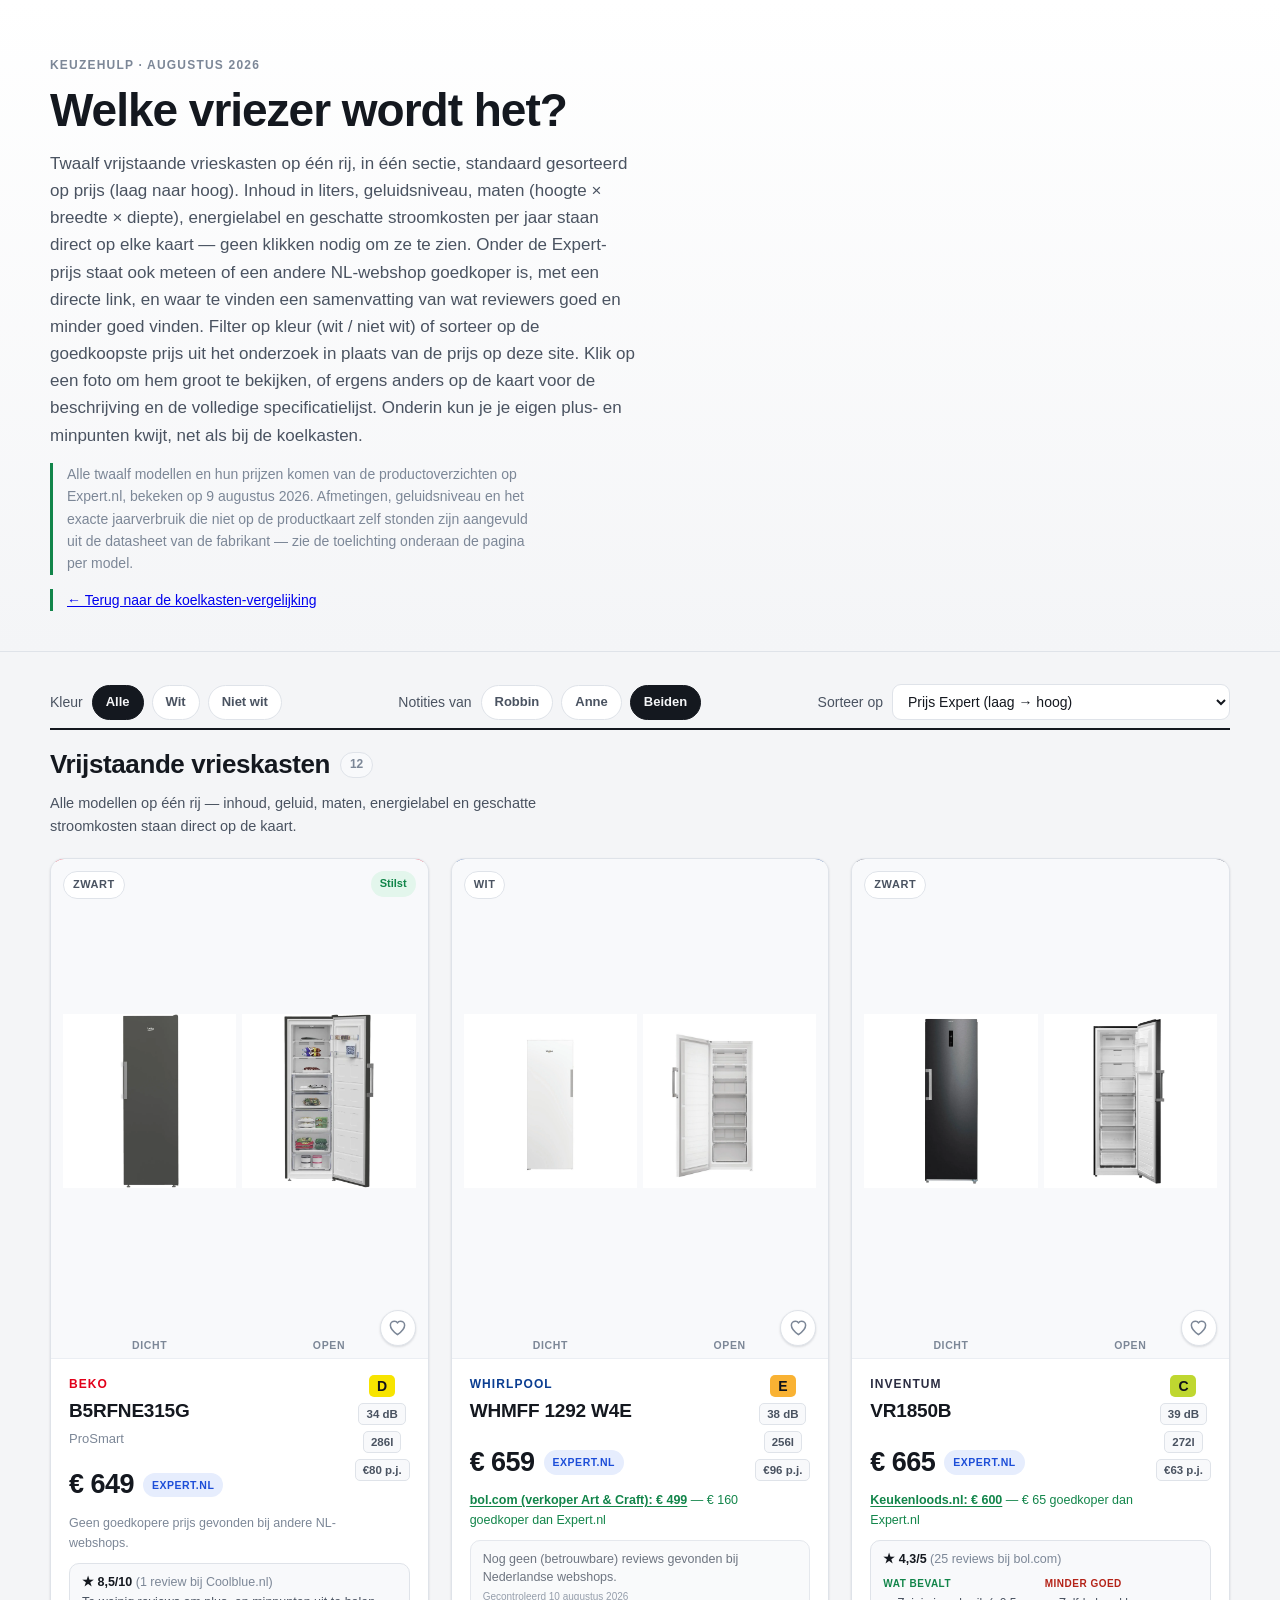
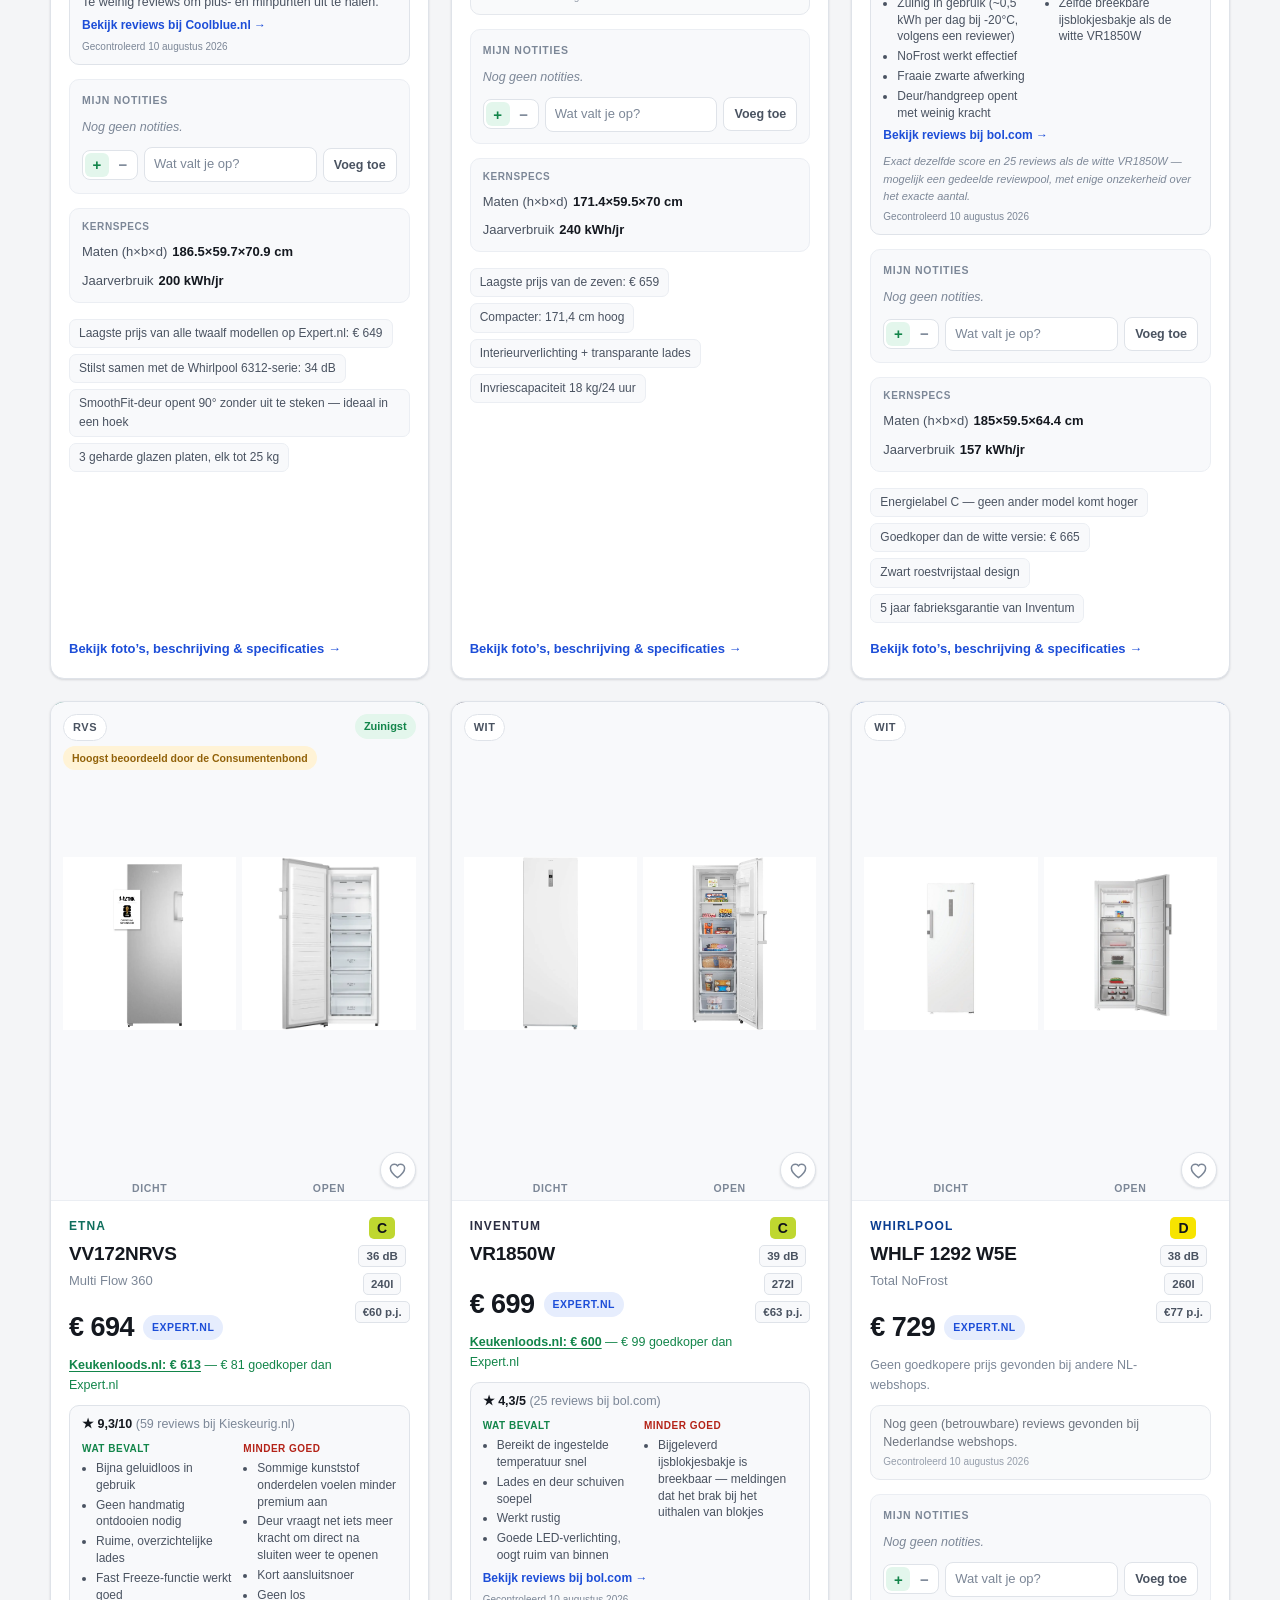
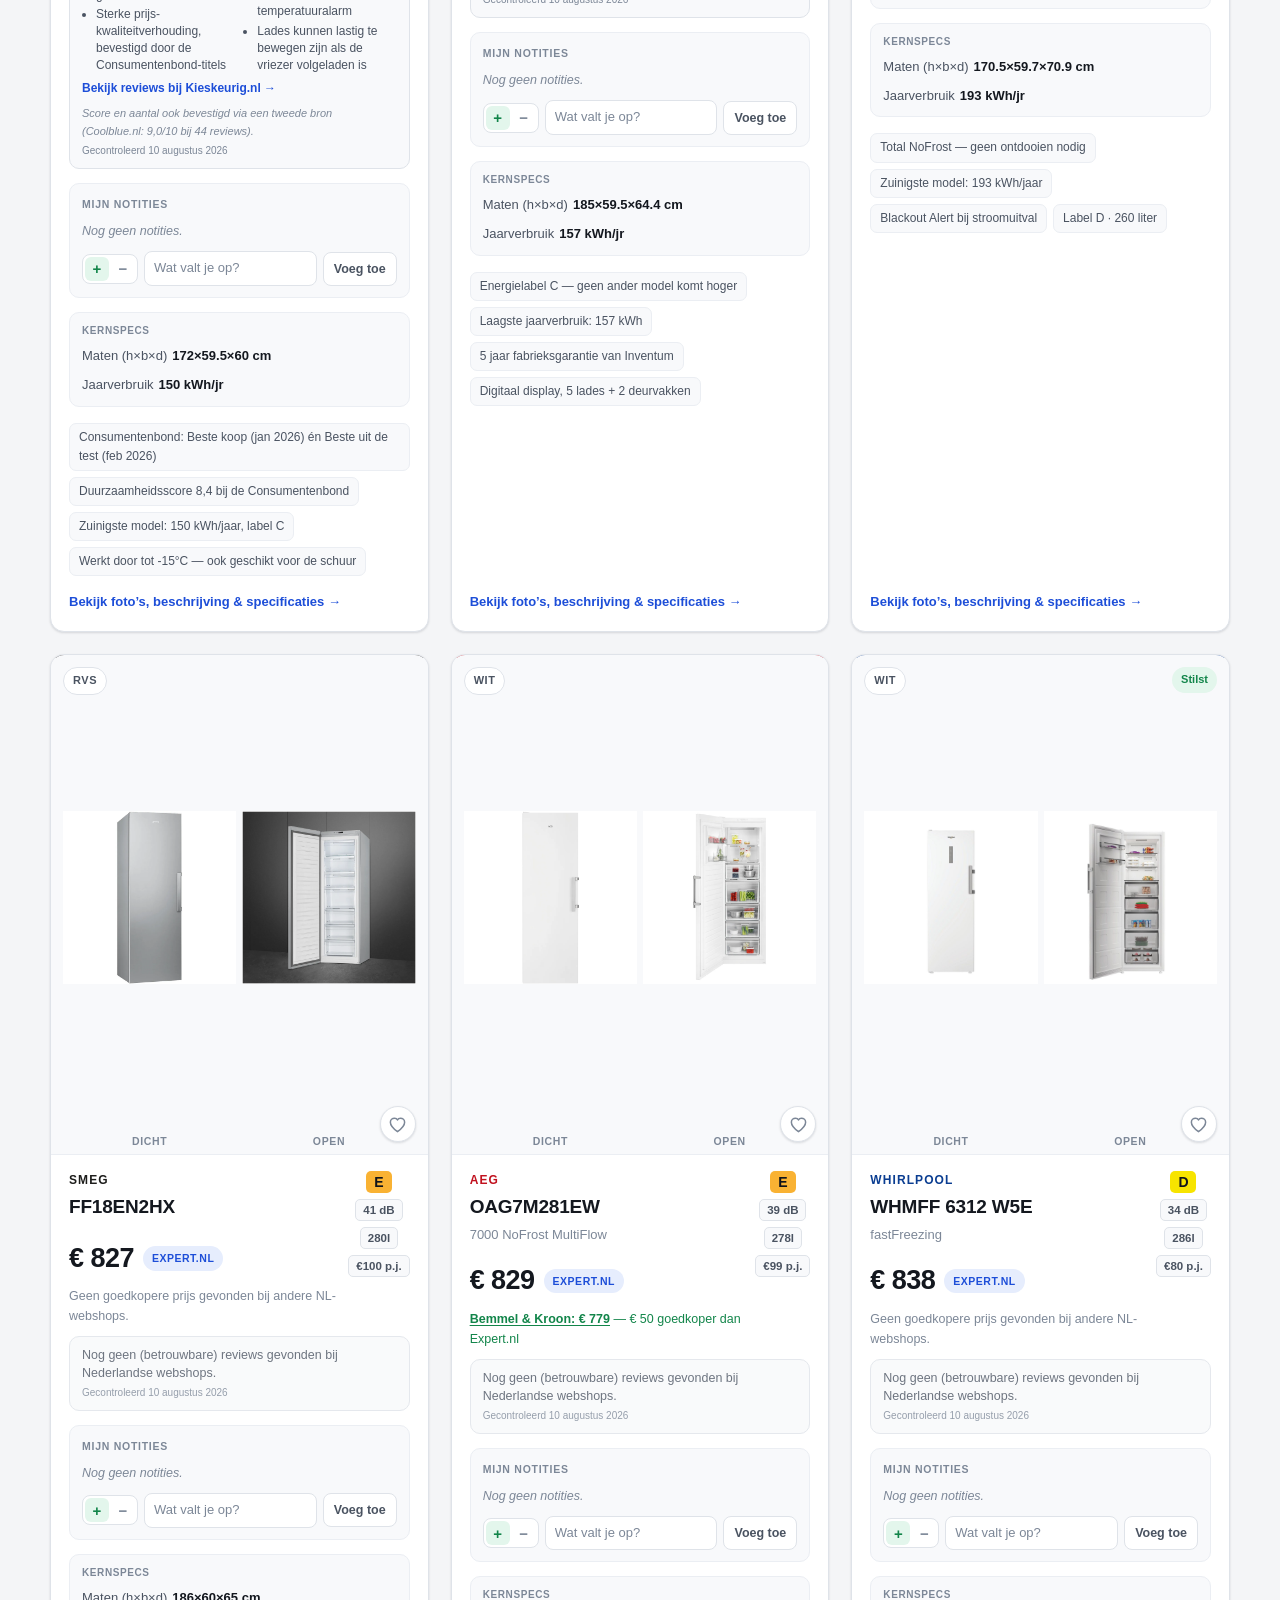
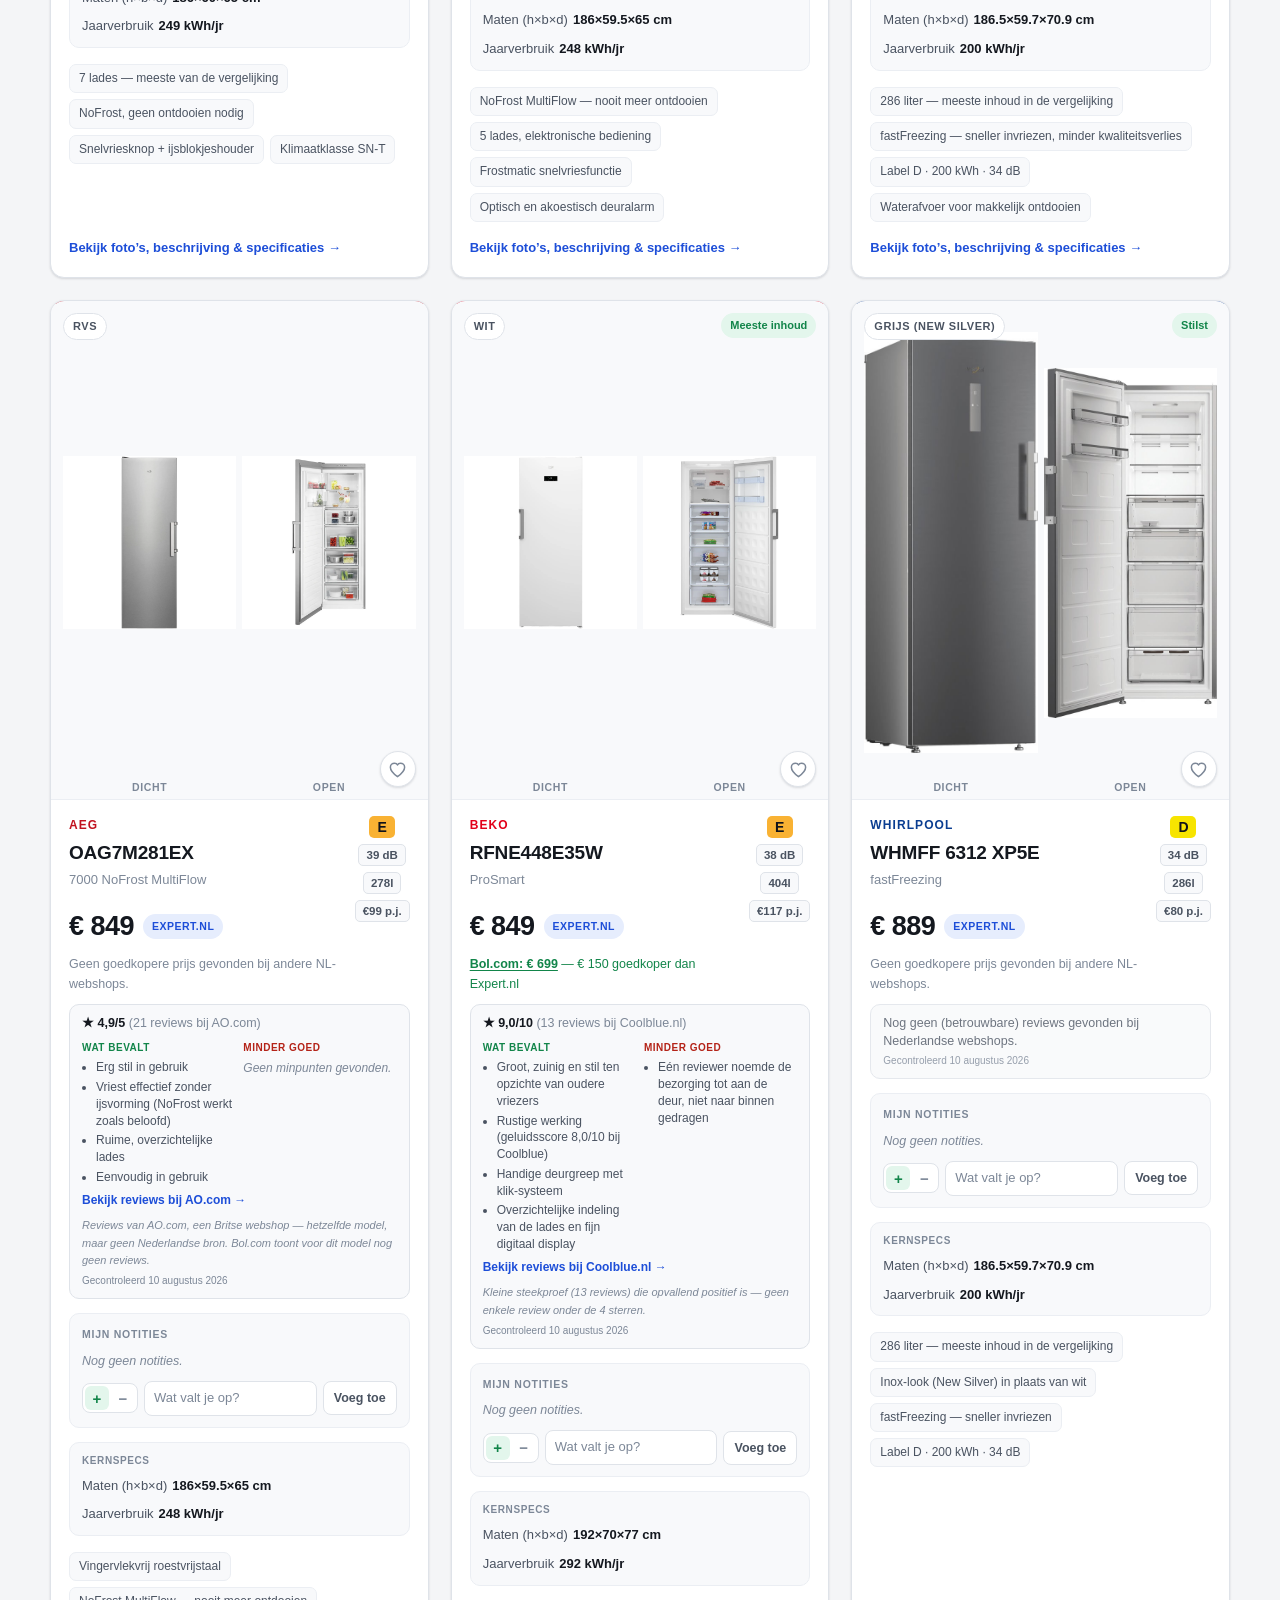
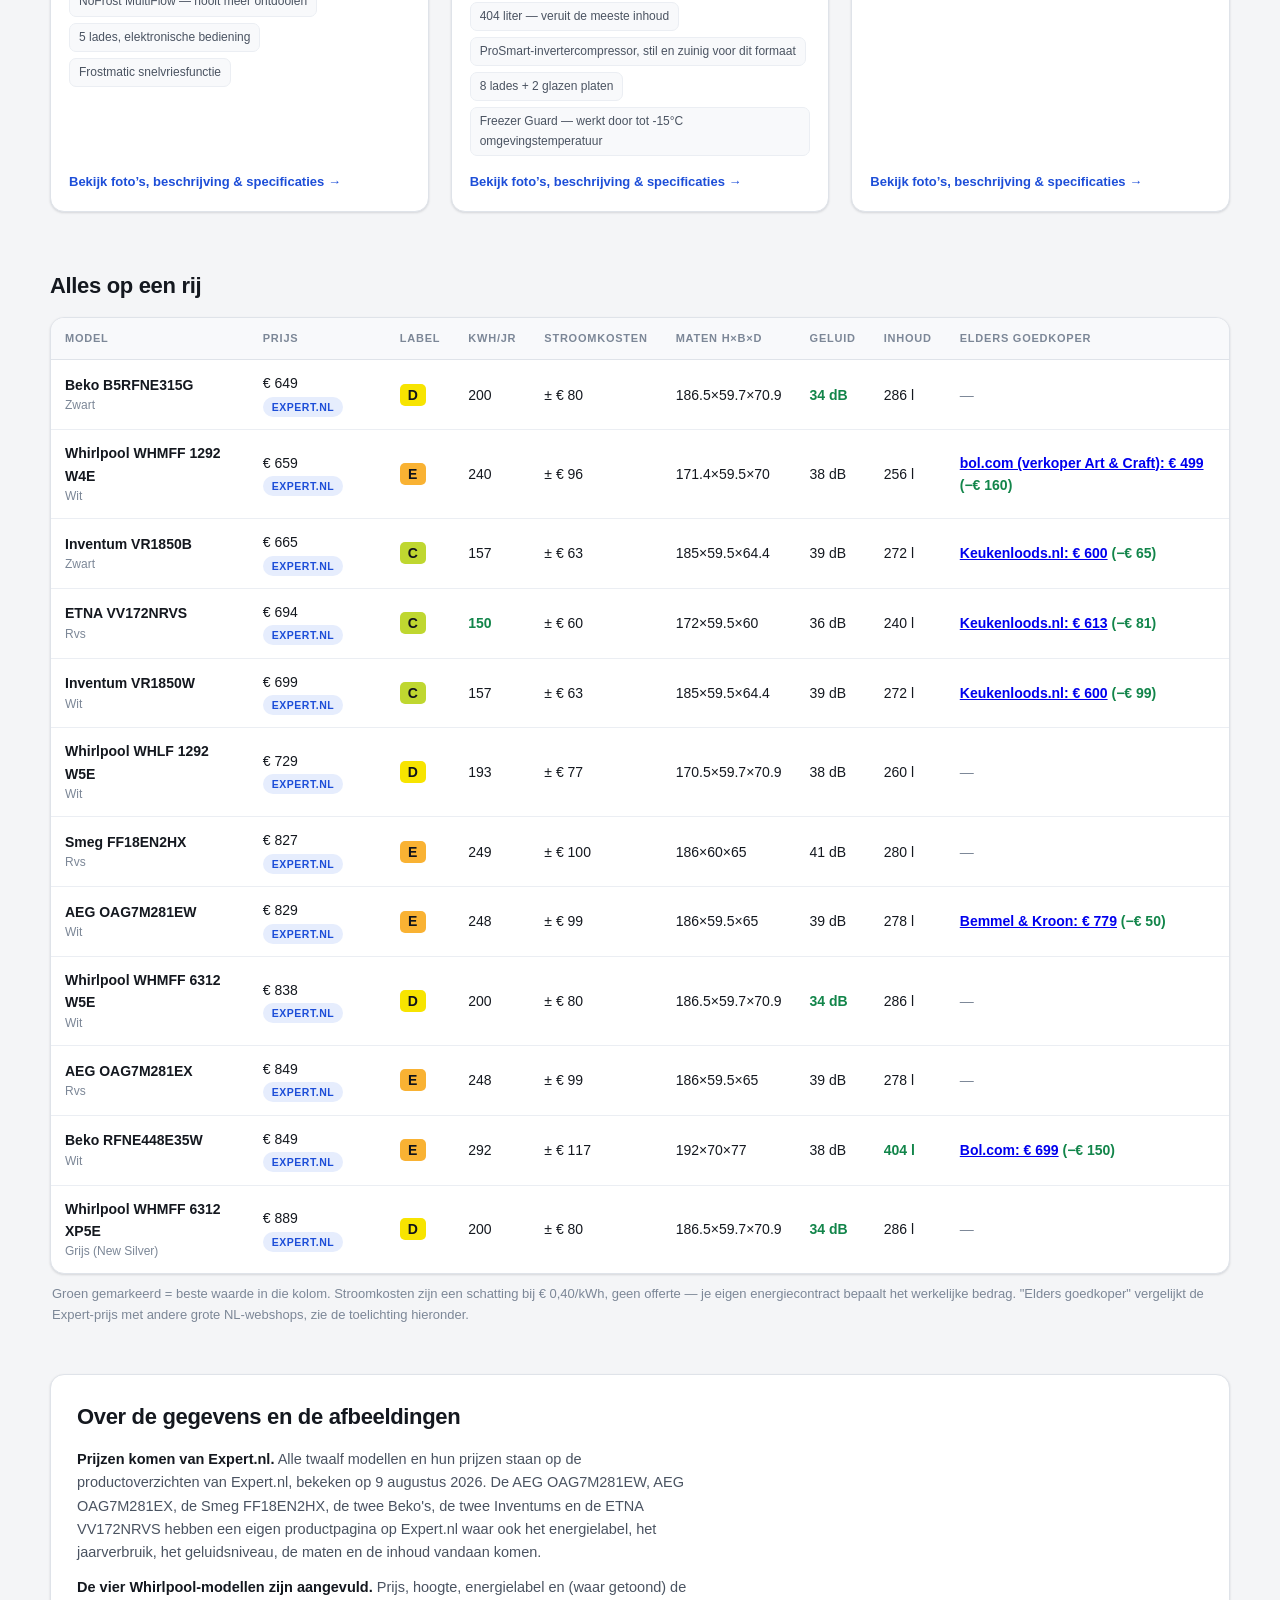
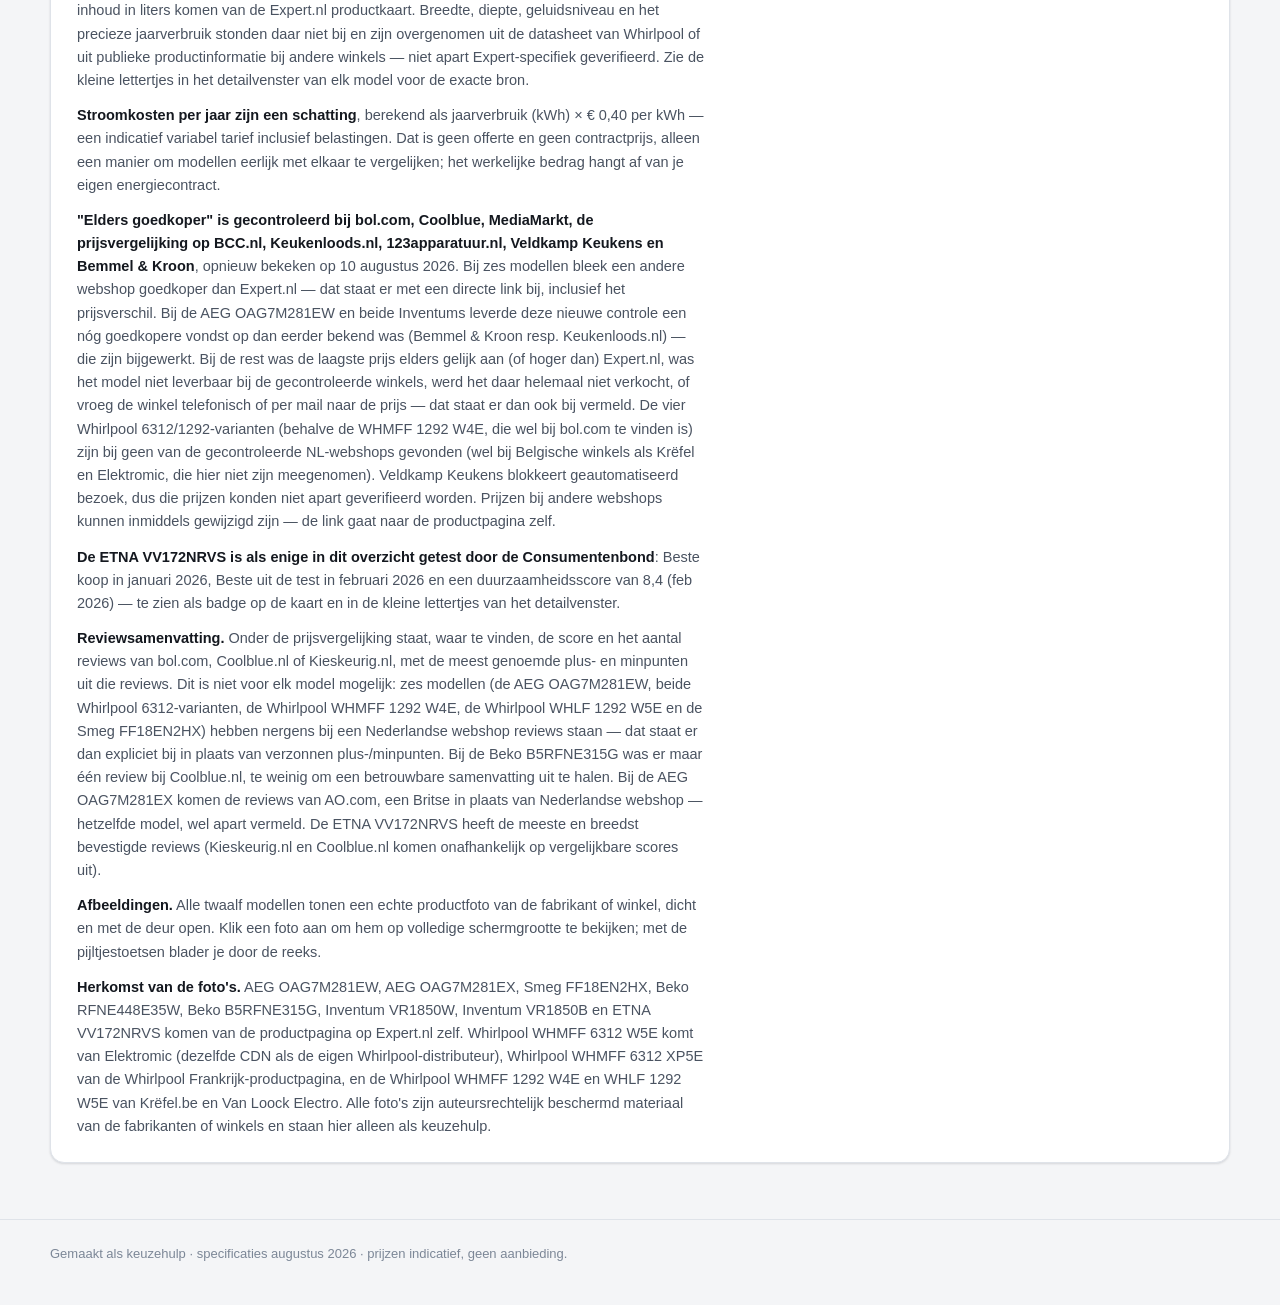
==== commit a547f6bf: "Nieuwe prijscontrole: Keukenloods, 123apparatuur, Veldkamp, Bemmel & Kroon Op verzoek opnieuw gecont" ====
--- a/vriezer.html
+++ b/vriezer.html
@@ -124,18 +124,21 @@
       bedrag hangt af van je eigen energiecontract.
     </p>
     <p>
-      <strong>"Elders goedkoper" is gecontroleerd bij bol.com, Coolblue,
-      MediaMarkt en de prijsvergelijking op BCC.nl</strong>, bekeken op
-      9 augustus 2026. Bij vier modellen bleek een andere webshop goedkoper dan
-      Expert.nl — dat staat er met een directe link bij, inclusief het
-      prijsverschil. Bij de rest was de laagste prijs elders gelijk aan (of
-      hoger dan) Expert.nl, was het model niet leverbaar bij de gecontroleerde
-      winkels, of werd het daar helemaal niet verkocht — dat staat er dan ook
-      bij vermeld. De vier Whirlpool-modellen zijn bij geen van de
-      gecontroleerde NL-webshops gevonden (wel bij Belgische winkels als
-      Krëfel en Elektromic, die hier niet zijn meegenomen). Prijzen bij andere
-      webshops kunnen inmiddels gewijzigd zijn — de link gaat naar de
-      productpagina zelf.
+      <strong>"Elders goedkoper" is gecontroleerd bij bol.com, Coolblue, MediaMarkt, de
+      prijsvergelijking op BCC.nl, Keukenloods.nl, 123apparatuur.nl, Veldkamp Keukens en
+      Bemmel &amp; Kroon</strong>, opnieuw bekeken op 10 augustus 2026. Bij zes modellen bleek
+      een andere webshop goedkoper dan Expert.nl — dat staat er met een directe link bij,
+      inclusief het prijsverschil. Bij de AEG OAG7M281EW en beide Inventums leverde deze
+      nieuwe controle een nóg goedkopere vondst op dan eerder bekend was (Bemmel &amp; Kroon
+      resp. Keukenloods.nl) — die zijn bijgewerkt. Bij de rest was de laagste prijs elders
+      gelijk aan (of hoger dan) Expert.nl, was het model niet leverbaar bij de gecontroleerde
+      winkels, werd het daar helemaal niet verkocht, of vroeg de winkel telefonisch of per
+      mail naar de prijs — dat staat er dan ook bij vermeld. De vier Whirlpool 6312/1292-varianten
+      (behalve de WHMFF 1292 W4E, die wel bij bol.com te vinden is) zijn bij geen van de
+      gecontroleerde NL-webshops gevonden (wel bij Belgische winkels als Krëfel en Elektromic,
+      die hier niet zijn meegenomen). Veldkamp Keukens blokkeert geautomatiseerd bezoek, dus
+      die prijzen konden niet apart geverifieerd worden. Prijzen bij andere webshops kunnen
+      inmiddels gewijzigd zijn — de link gaat naar de productpagina zelf.
     </p>
     <p>
       <strong>De ETNA VV172NRVS is als enige in dit overzicht getest door de
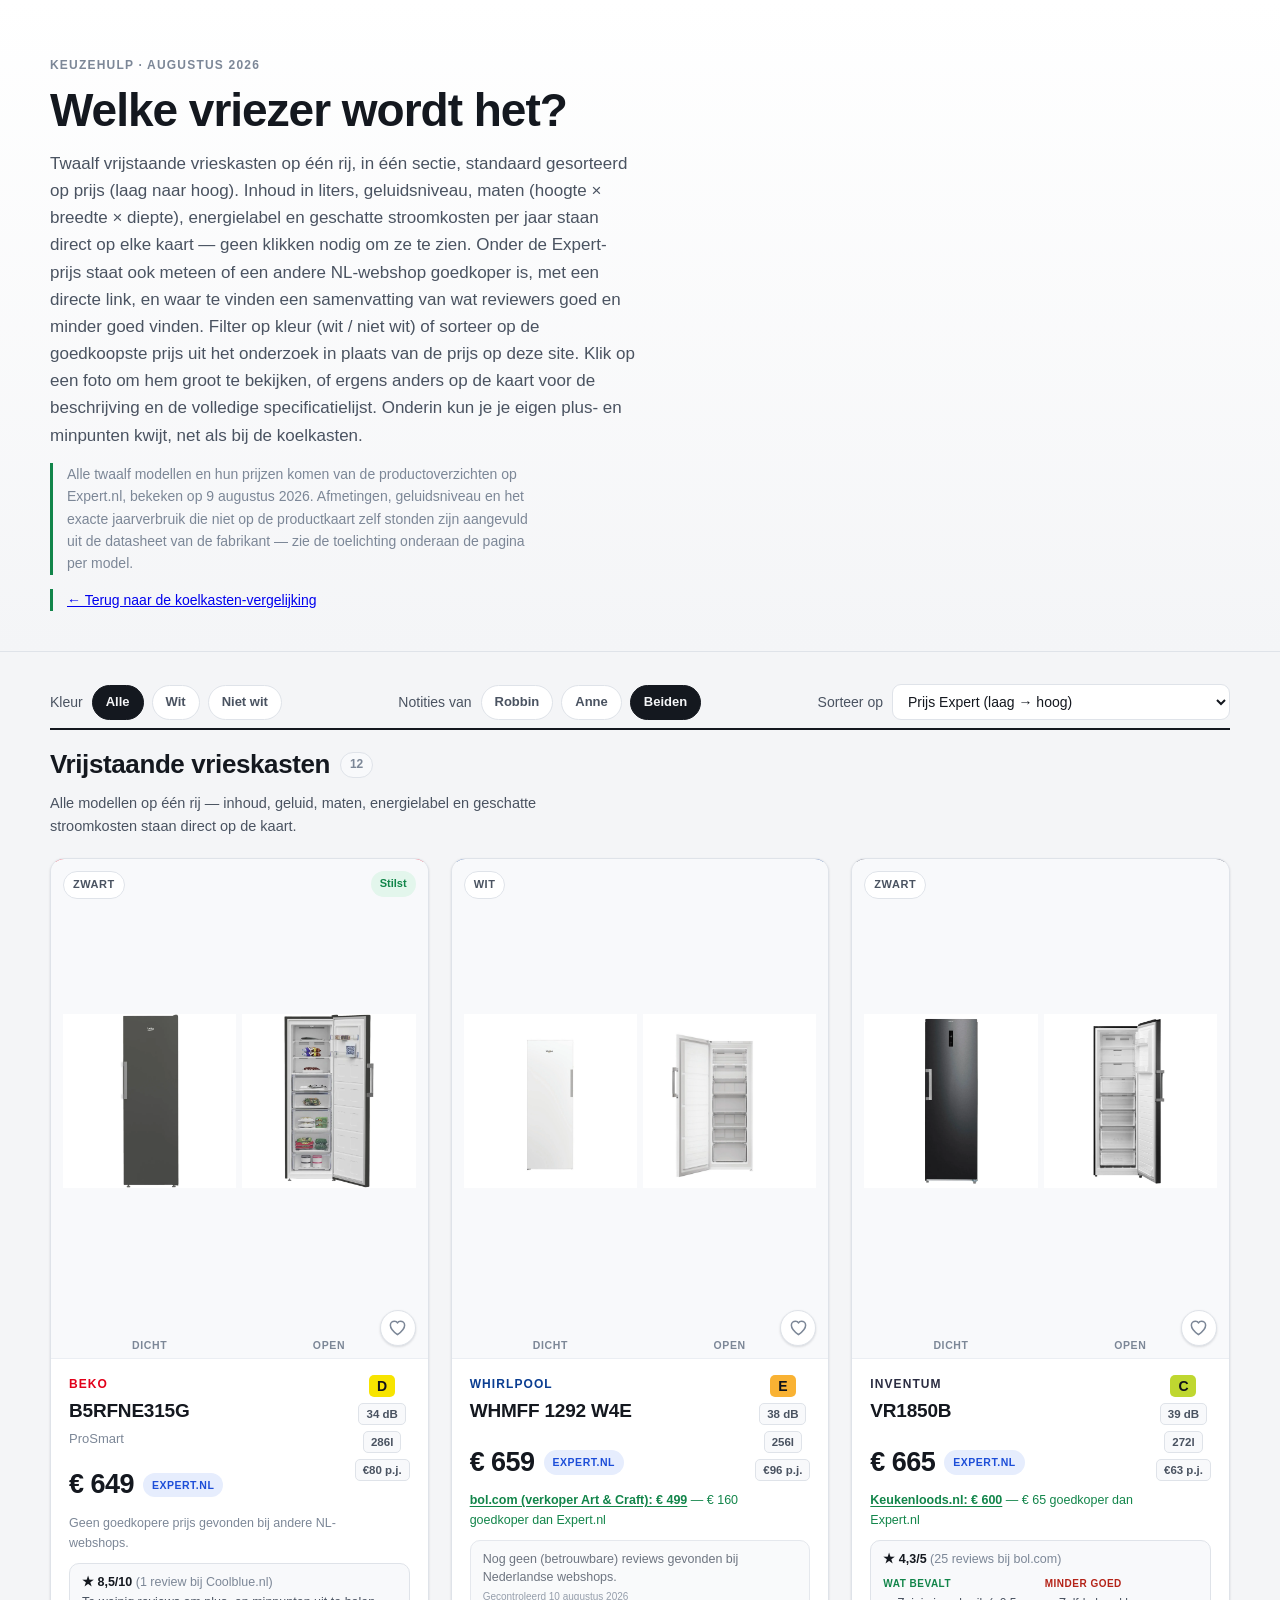
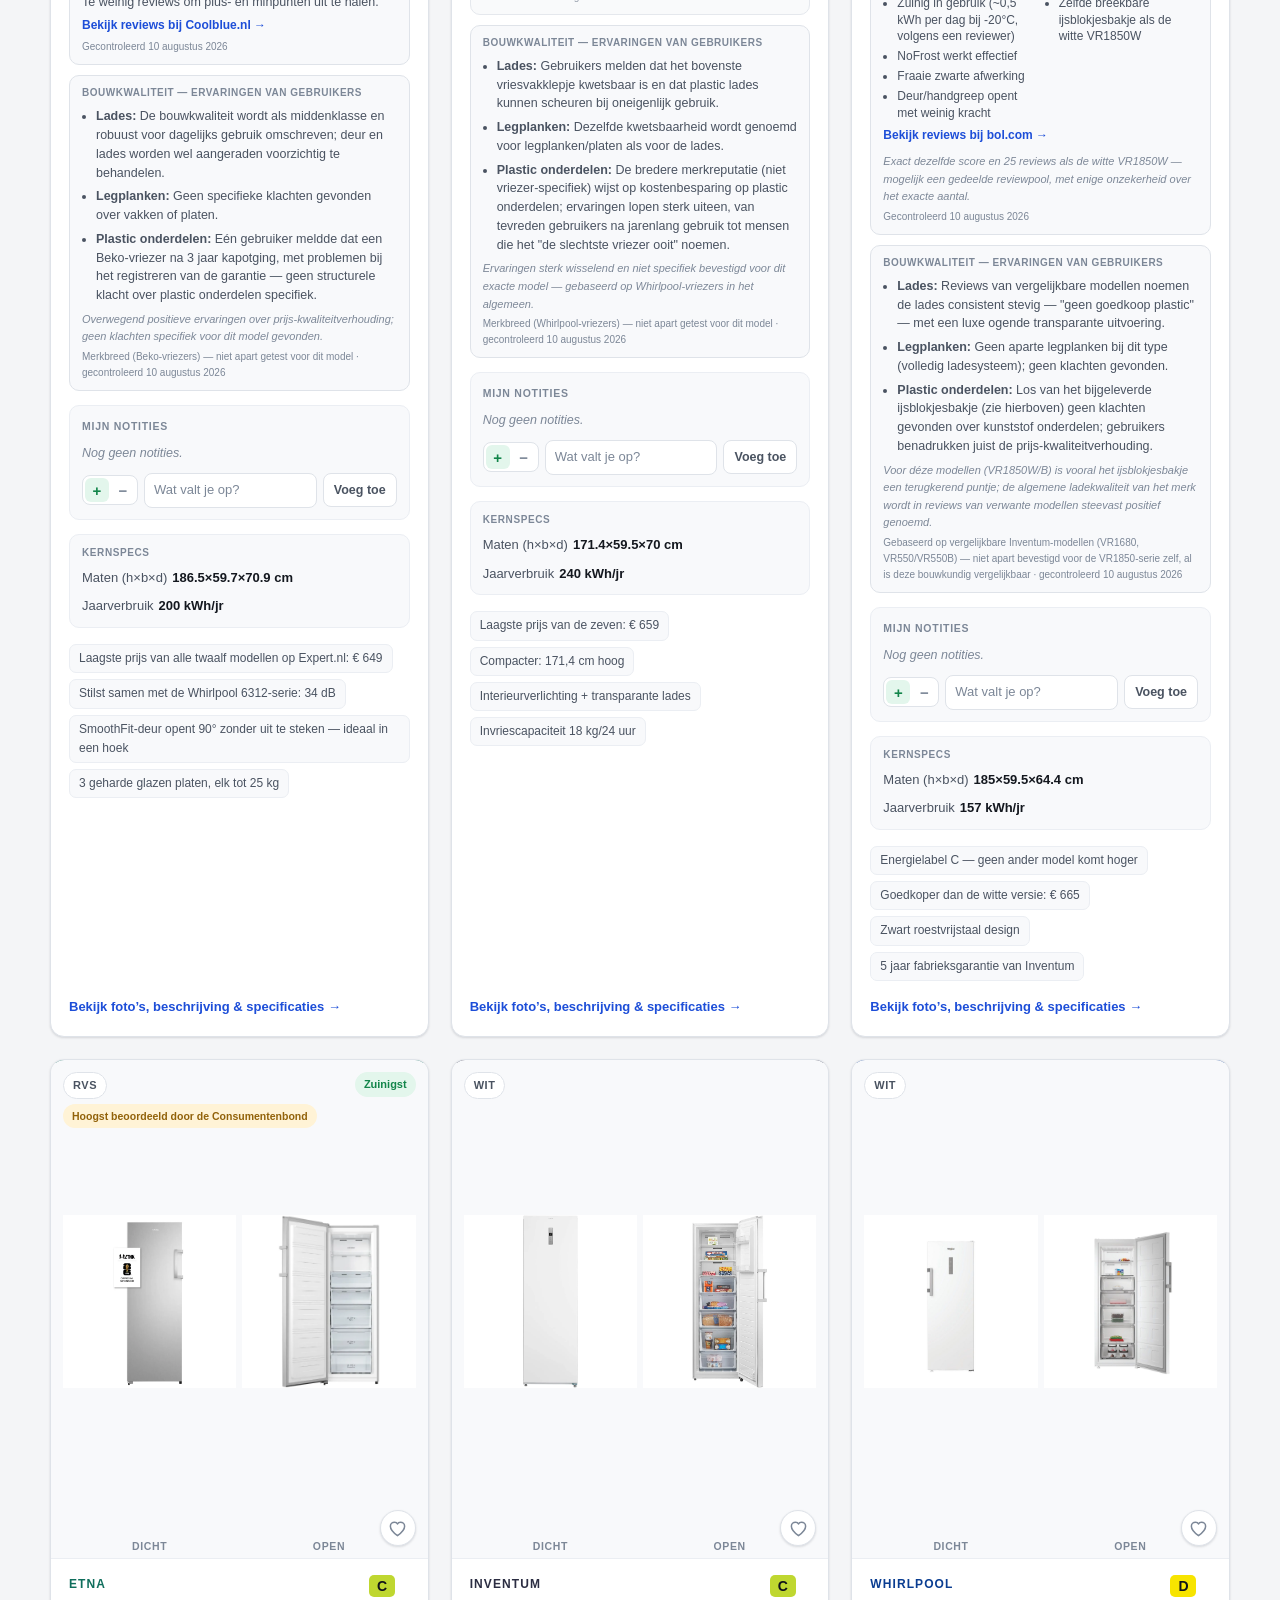
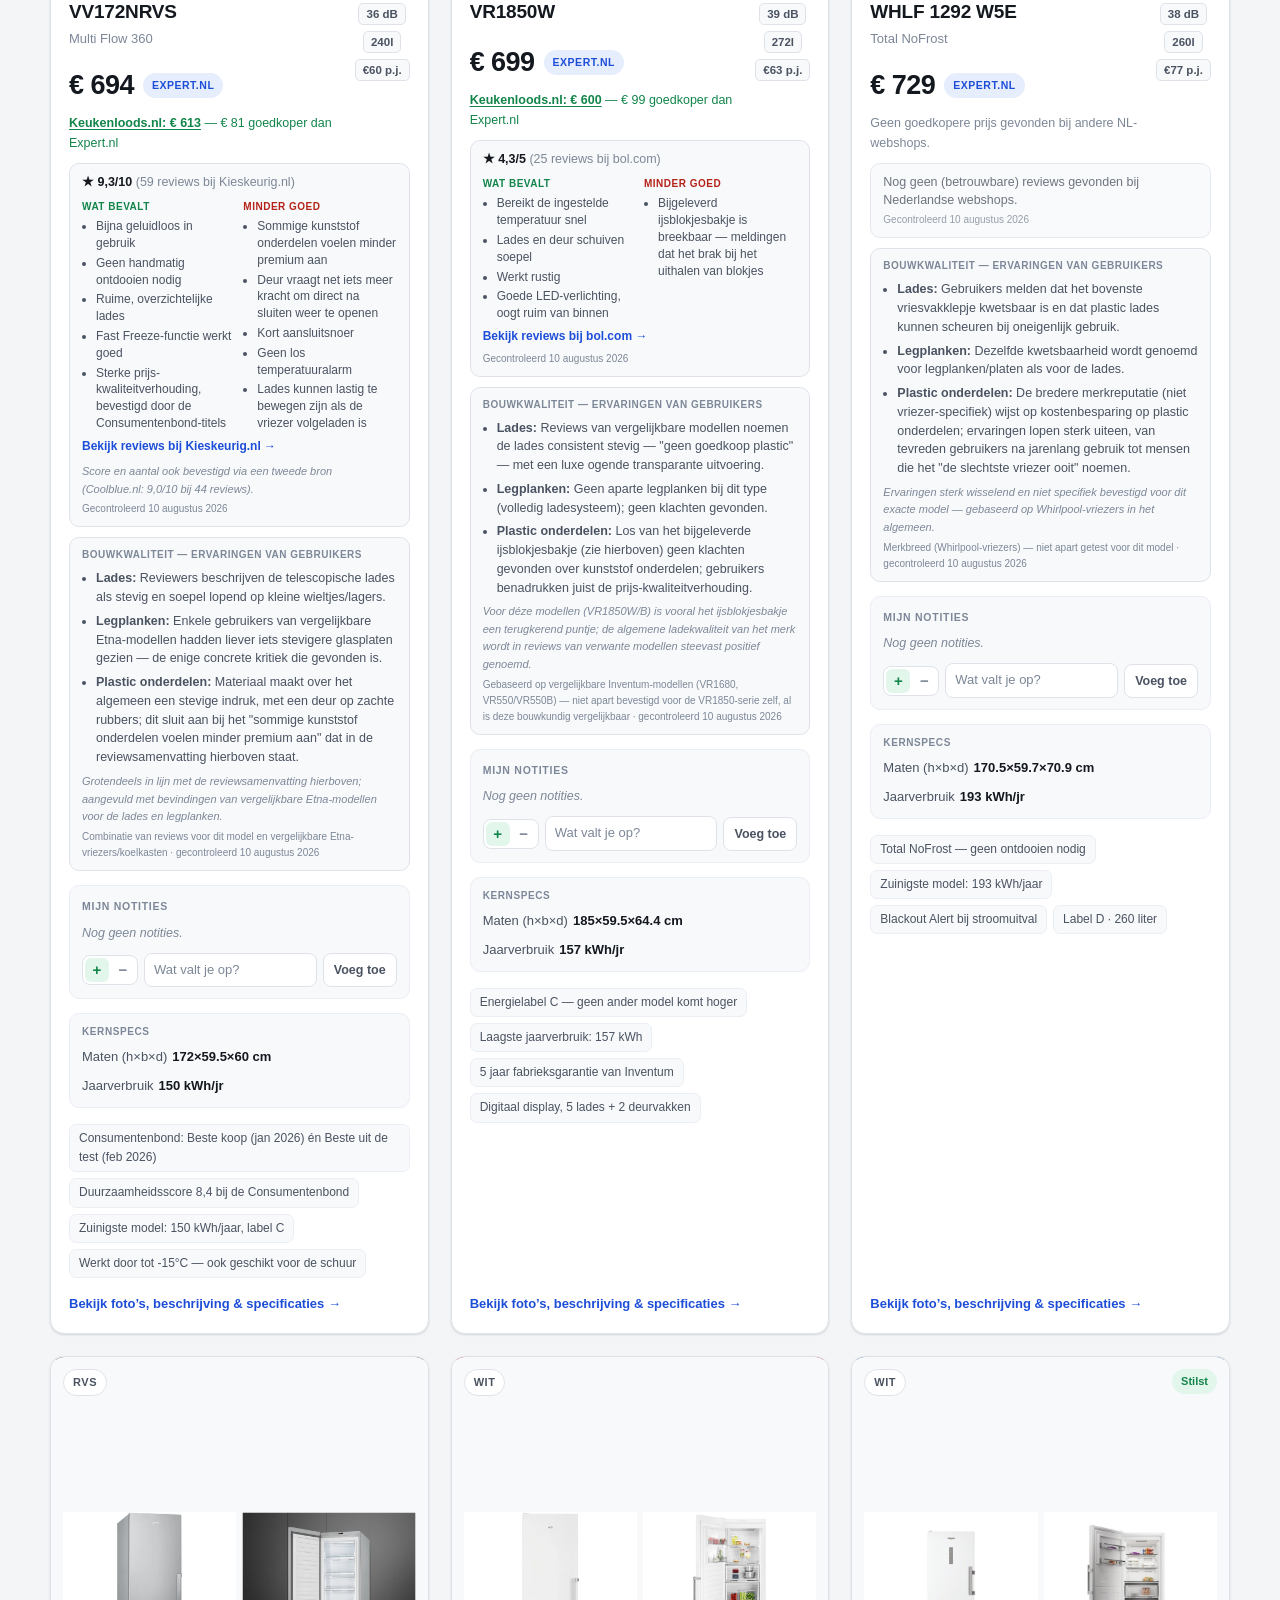
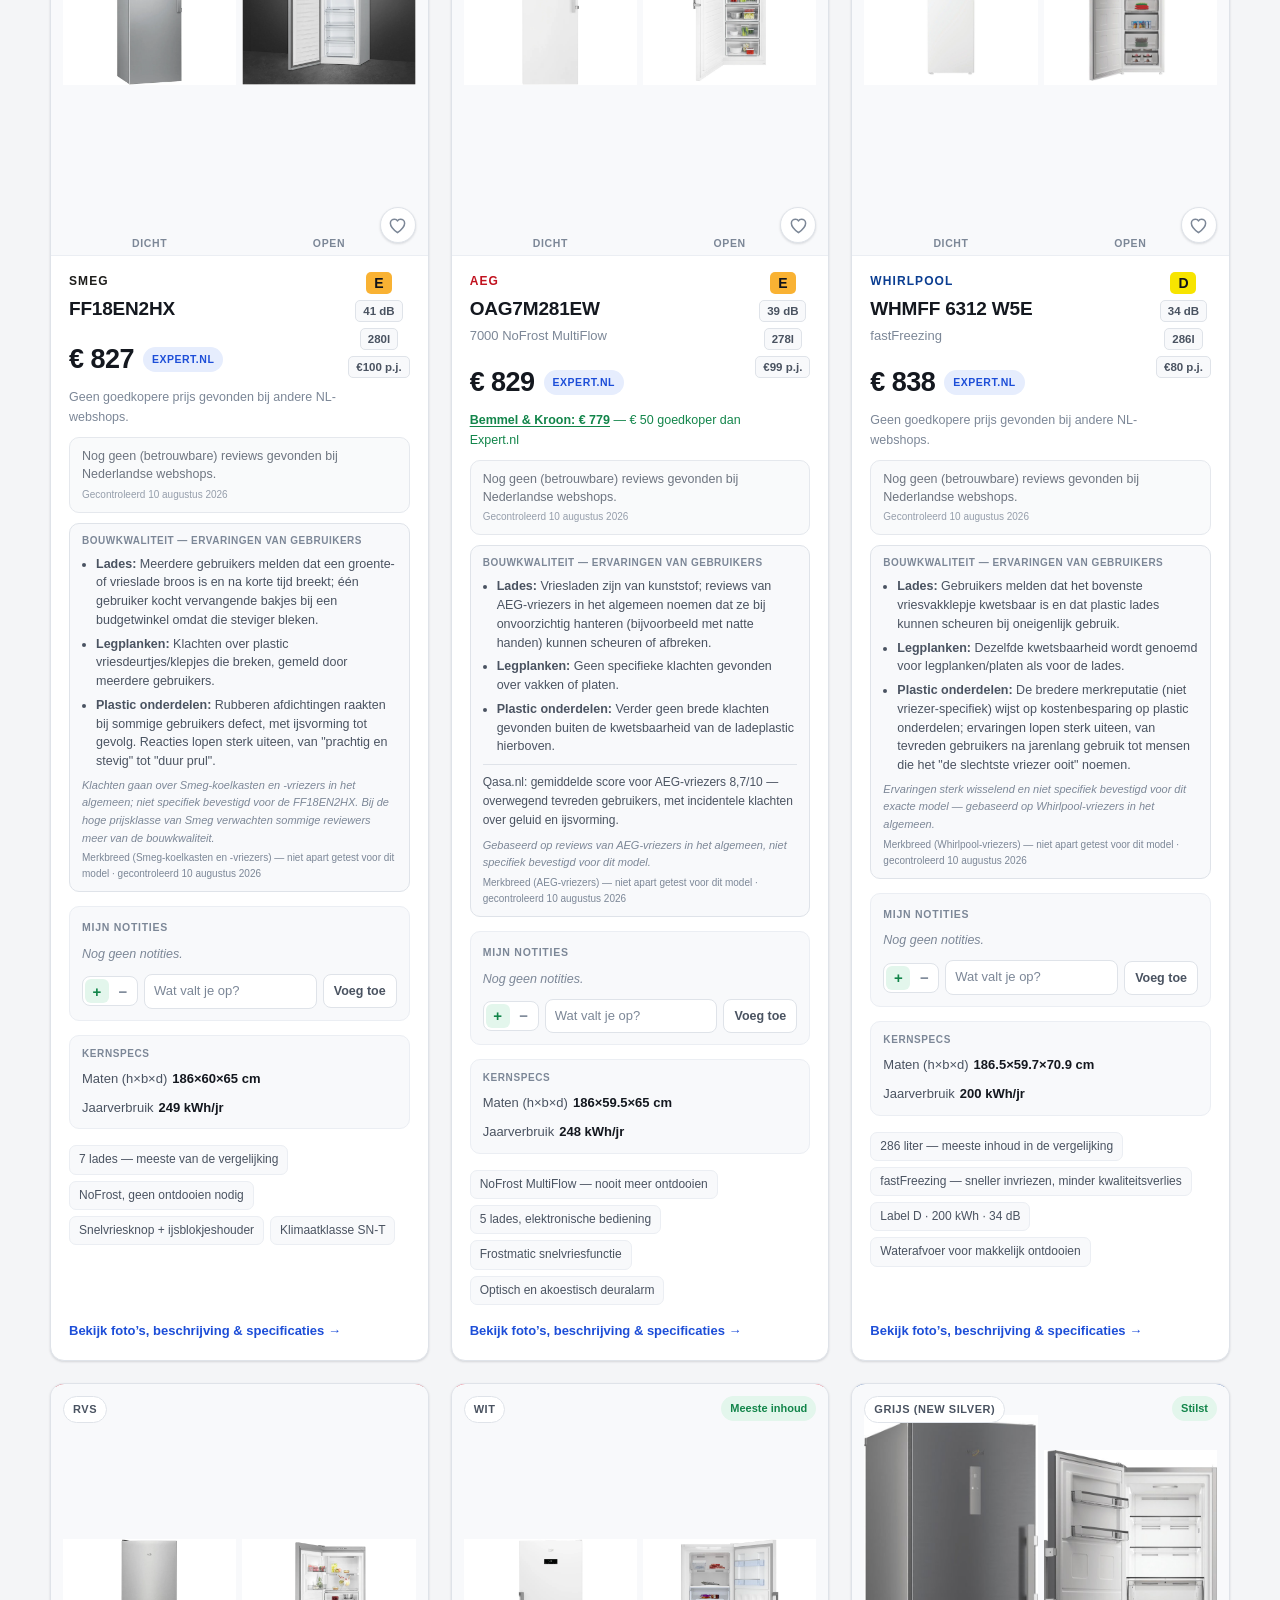
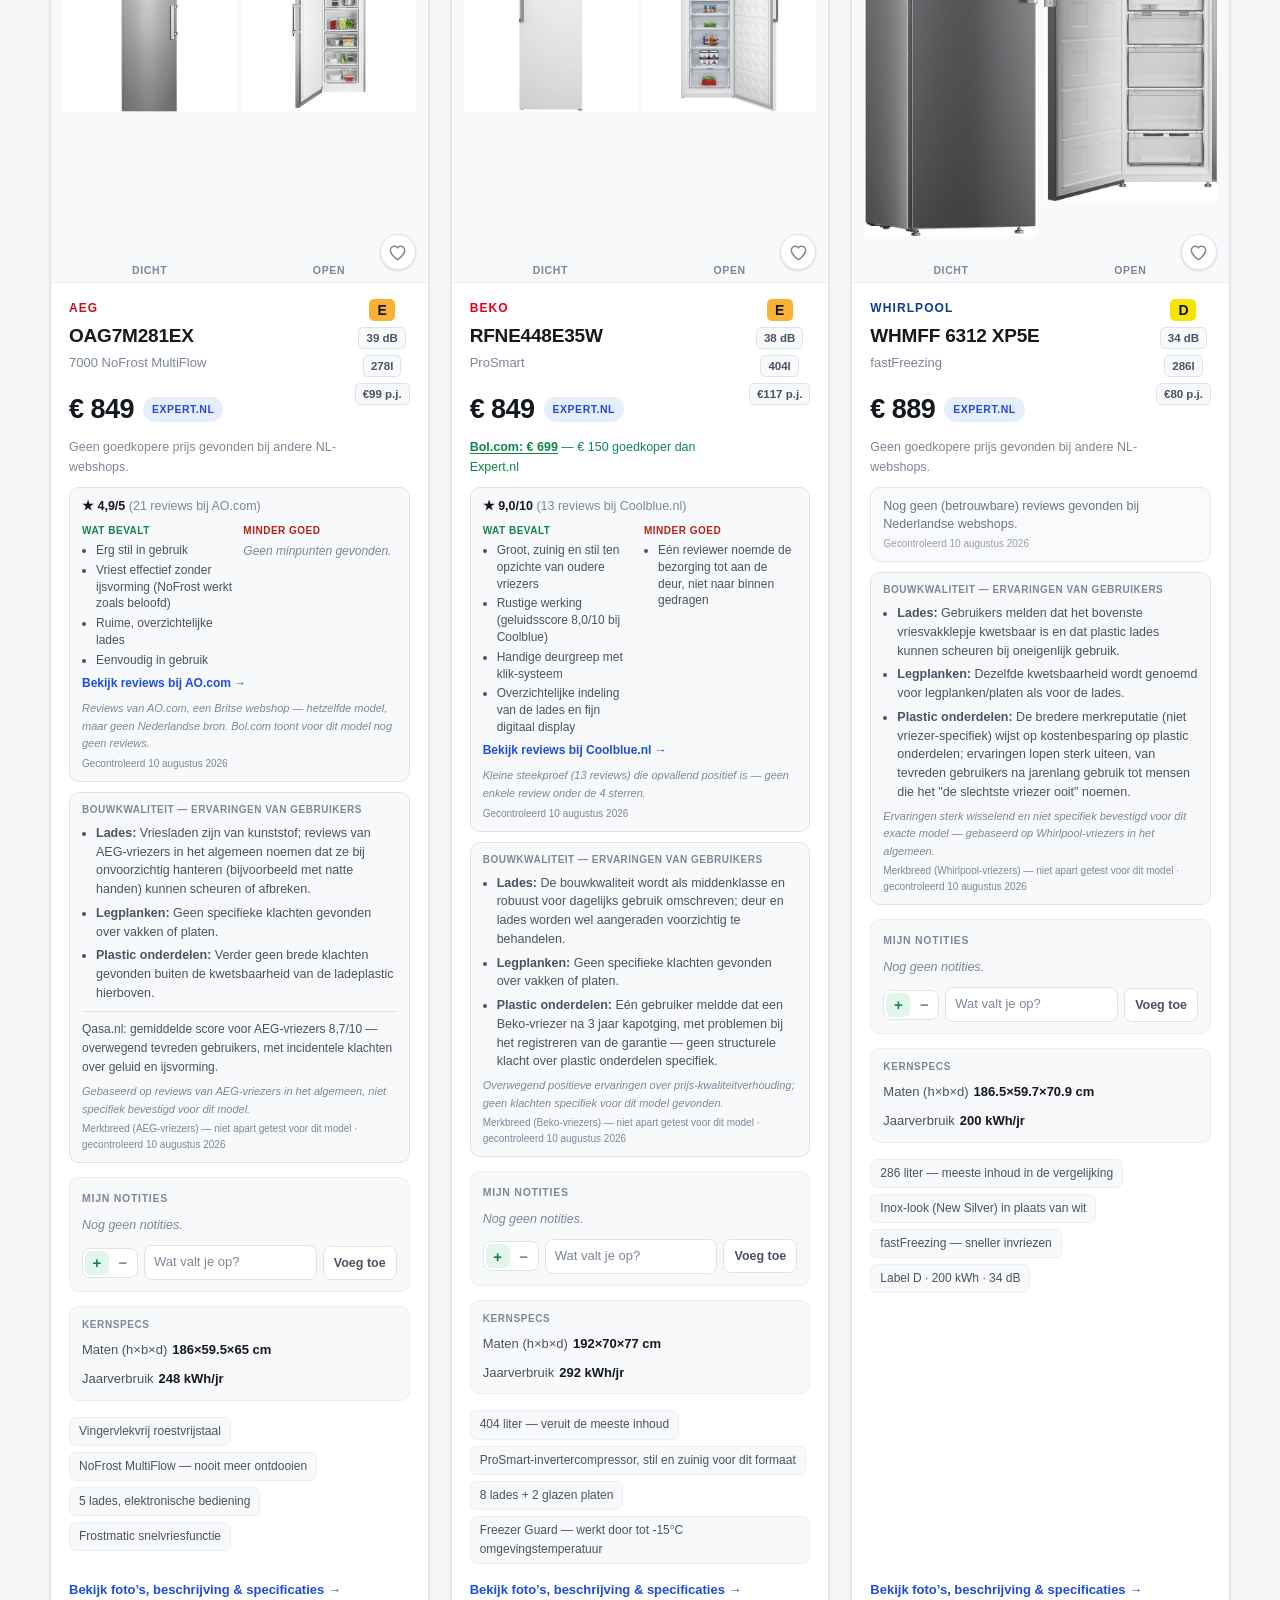
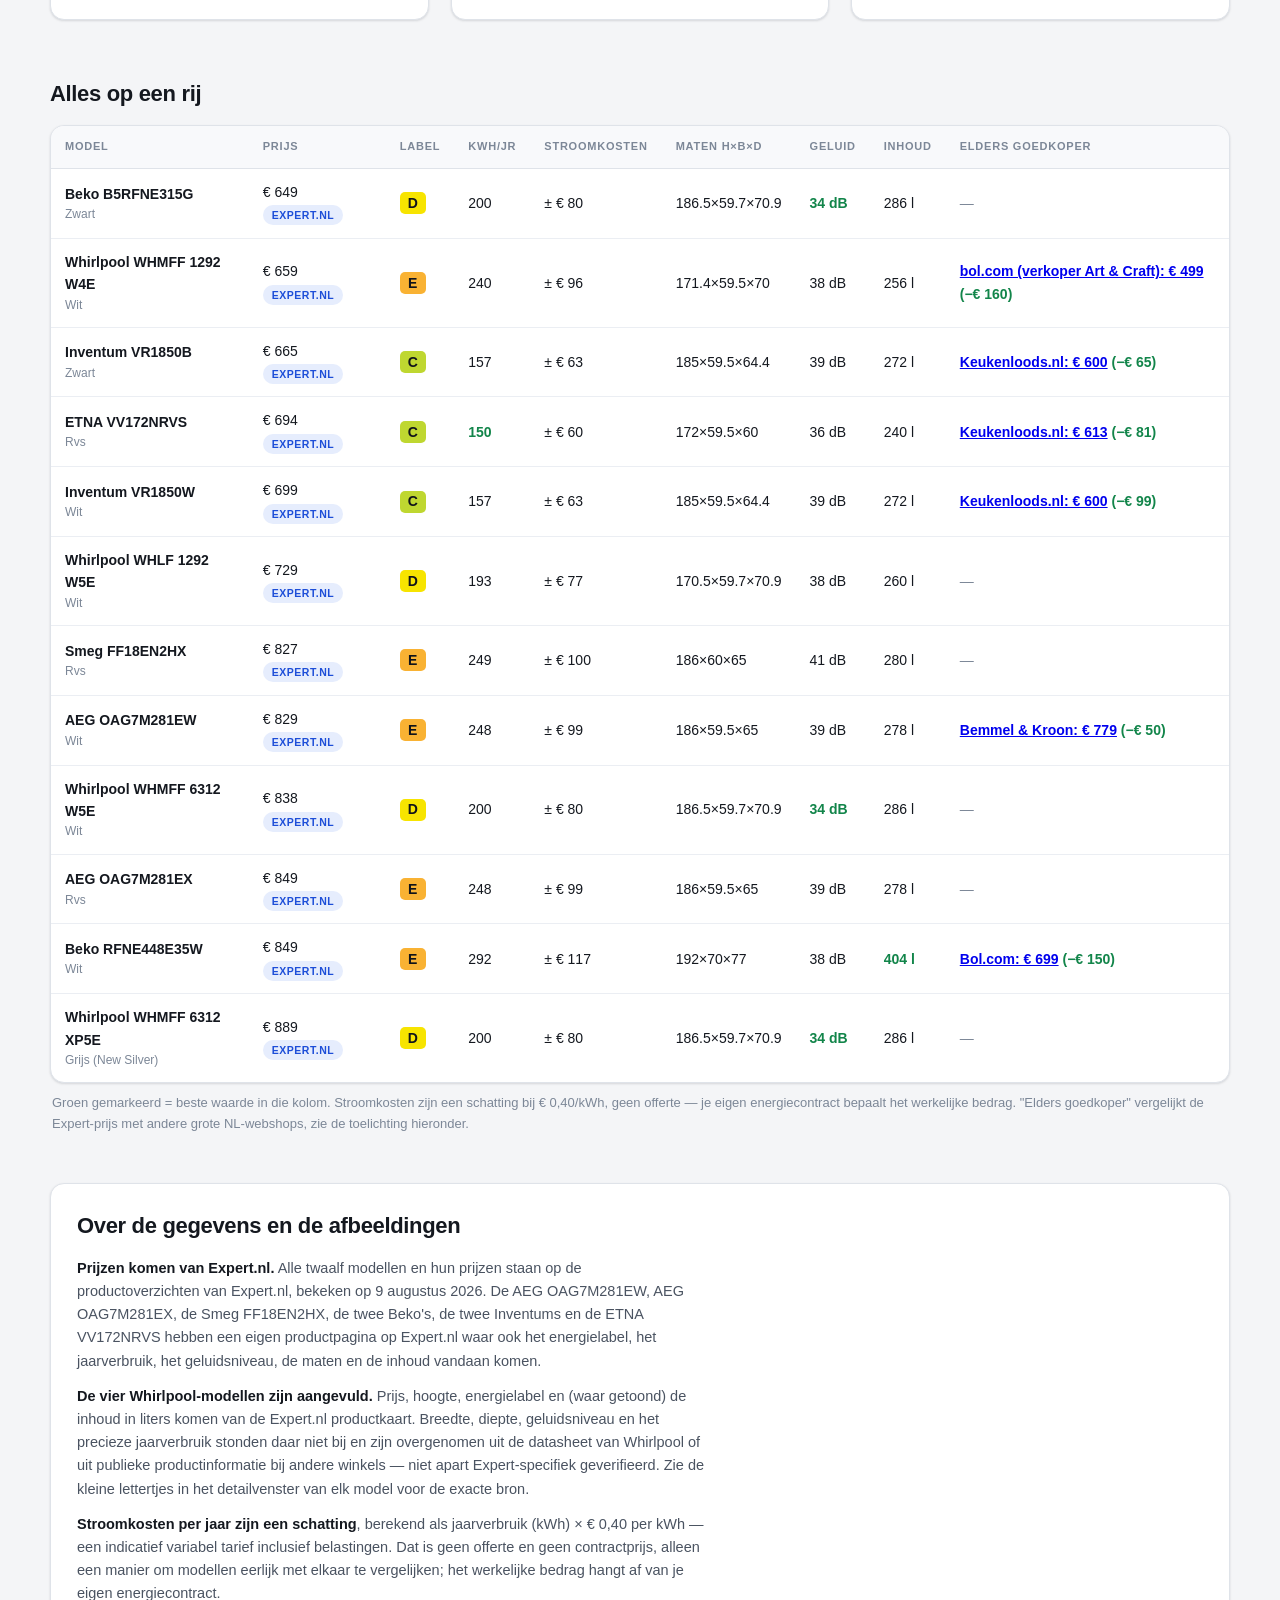
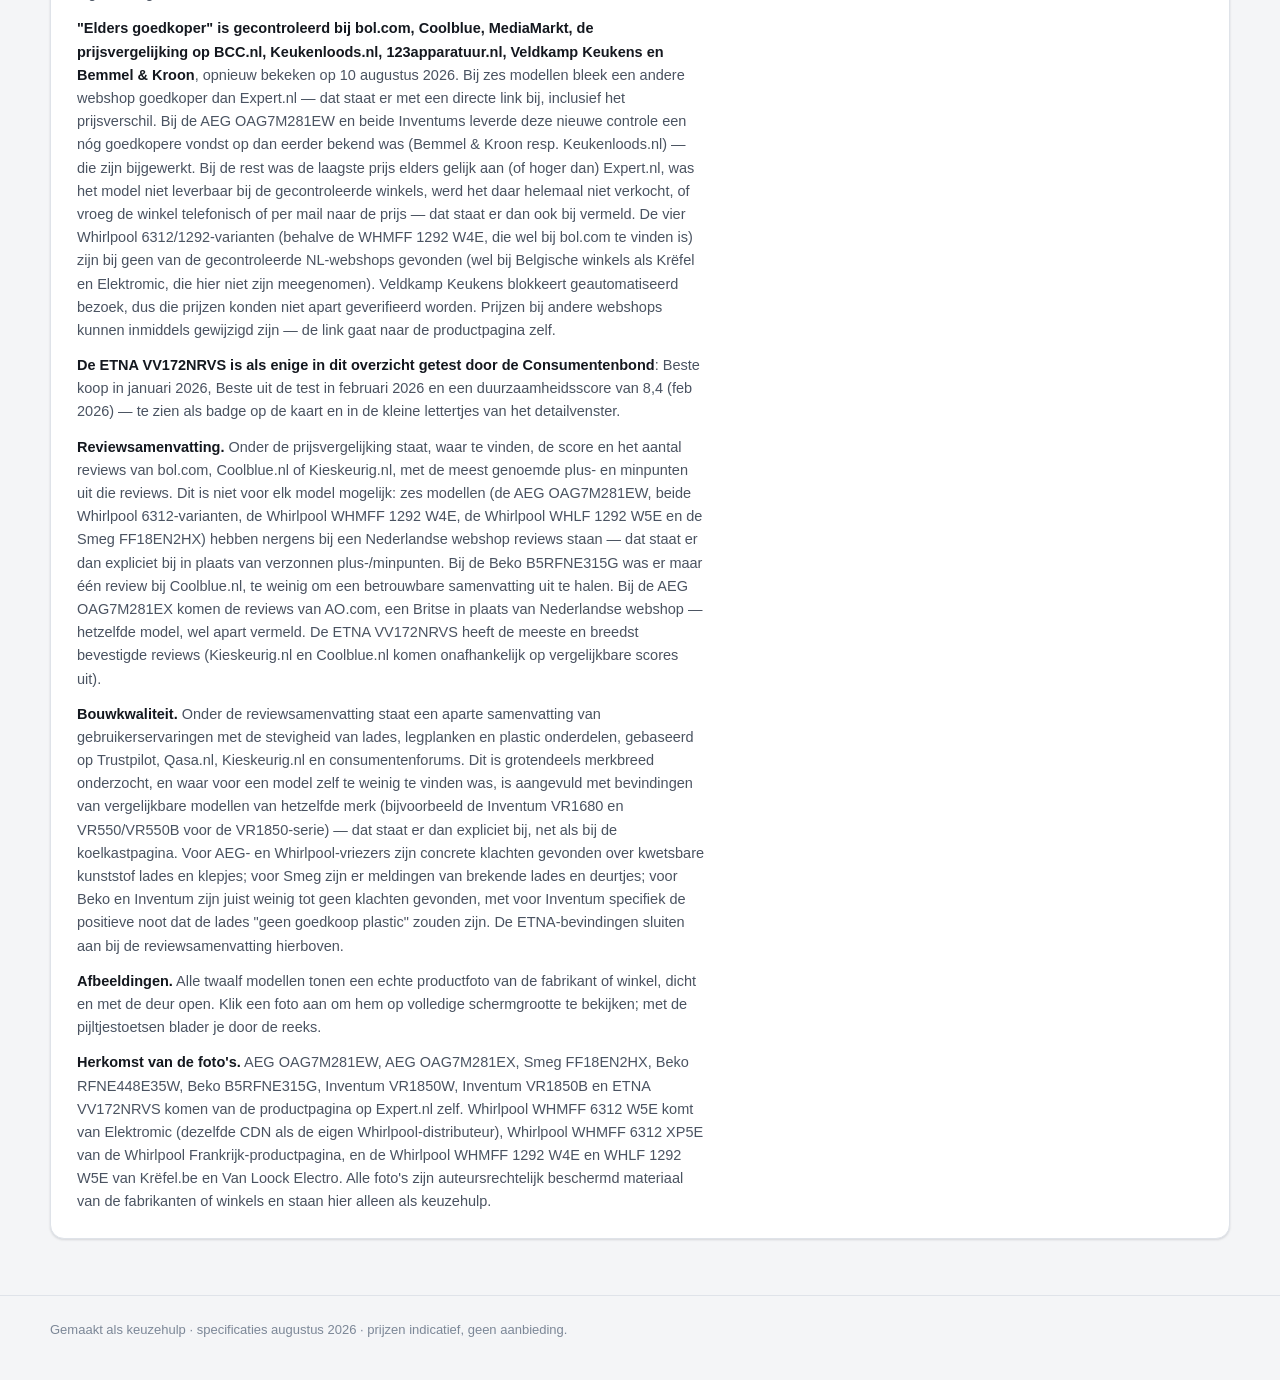
==== commit 0af7f88e: "Bouwkwaliteit-ervaringen toevoegen aan alle vriezerkaarten Zelfde aanpak als op de koelkastpagina, m" ====
--- a/vriezer.html
+++ b/vriezer.html
@@ -158,6 +158,19 @@
       AO.com, een Britse in plaats van Nederlandse webshop — hetzelfde model, wel apart vermeld.
       De ETNA VV172NRVS heeft de meeste en breedst bevestigde reviews (Kieskeurig.nl en
       Coolblue.nl komen onafhankelijk op vergelijkbare scores uit).
+    </p>
+    <p>
+      <strong>Bouwkwaliteit.</strong> Onder de reviewsamenvatting staat een aparte samenvatting
+      van gebruikerservaringen met de stevigheid van lades, legplanken en plastic onderdelen,
+      gebaseerd op Trustpilot, Qasa.nl, Kieskeurig.nl en consumentenforums. Dit is grotendeels
+      merkbreed onderzocht, en waar voor een model zelf te weinig te vinden was, is aangevuld
+      met bevindingen van vergelijkbare modellen van hetzelfde merk (bijvoorbeeld de Inventum
+      VR1680 en VR550/VR550B voor de VR1850-serie) — dat staat er dan expliciet bij, net als bij
+      de koelkastpagina. Voor AEG- en Whirlpool-vriezers zijn concrete klachten gevonden over
+      kwetsbare kunststof lades en klepjes; voor Smeg zijn er meldingen van brekende lades en
+      deurtjes; voor Beko en Inventum zijn juist weinig tot geen klachten gevonden, met voor
+      Inventum specifiek de positieve noot dat de lades "geen goedkoop plastic" zouden zijn. De
+      ETNA-bevindingen sluiten aan bij de reviewsamenvatting hierboven.
     </p>
     <p>
       <strong>Afbeeldingen.</strong> Alle twaalf modellen tonen een echte
--- a/assets/style.css
+++ b/assets/style.css
@@ -505,6 +505,40 @@
   .rev-cols { grid-template-columns: 1fr; }
 }
 
+/* Bouwkwaliteit-ervaringen (koelkastpagina): lades, legplanken en plastic
+   onderdelen, grotendeels merkbreed onderzocht. Zelfde neutrale kaartstijl
+   als de prijsvergelijking en reviews. */
+.quality-block {
+  margin: 10px 0 0;
+  padding: 9px 12px;
+  border-radius: 10px;
+  background: var(--surface-2);
+  border: 1px solid var(--line);
+}
+.quality-title {
+  margin: 0 0 6px;
+  font-size: 10px;
+  font-weight: 700;
+  letter-spacing: .05em;
+  text-transform: uppercase;
+  color: var(--ink-3);
+}
+.quality-list {
+  margin: 0;
+  padding: 0 0 0 14px;
+  font-size: 12.5px;
+  line-height: 1.5;
+  color: var(--ink-2);
+}
+.quality-list li + li { margin-top: 5px; }
+.quality-lifespan {
+  margin: 8px 0 0;
+  padding-top: 8px;
+  border-top: 1px solid var(--line);
+  font-size: 12px;
+  color: var(--ink-2);
+}
+
 /* Label en geluid staan rechtsboven naast merk/model/prijs, in plaats van in
    een aparte statsrij verderop. */
 .card-head { display: flex; align-items: flex-start; gap: 10px; }
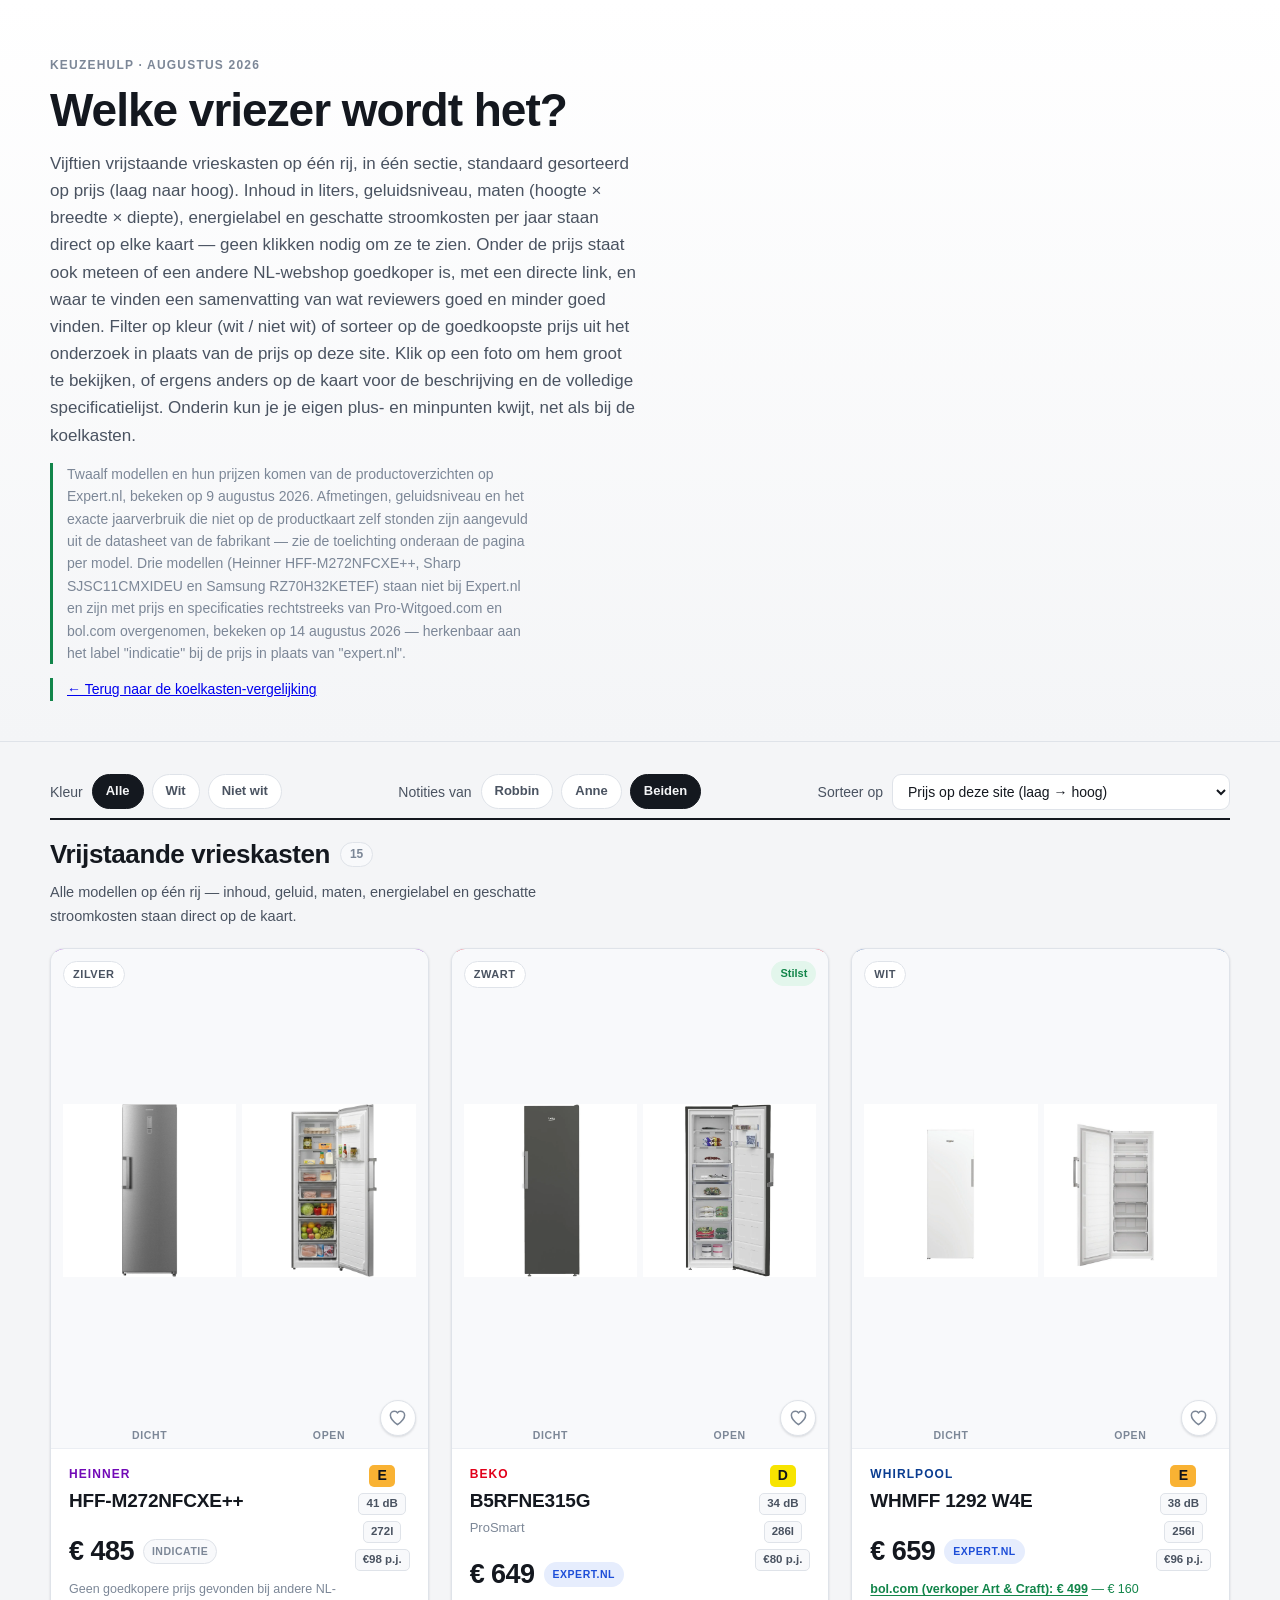
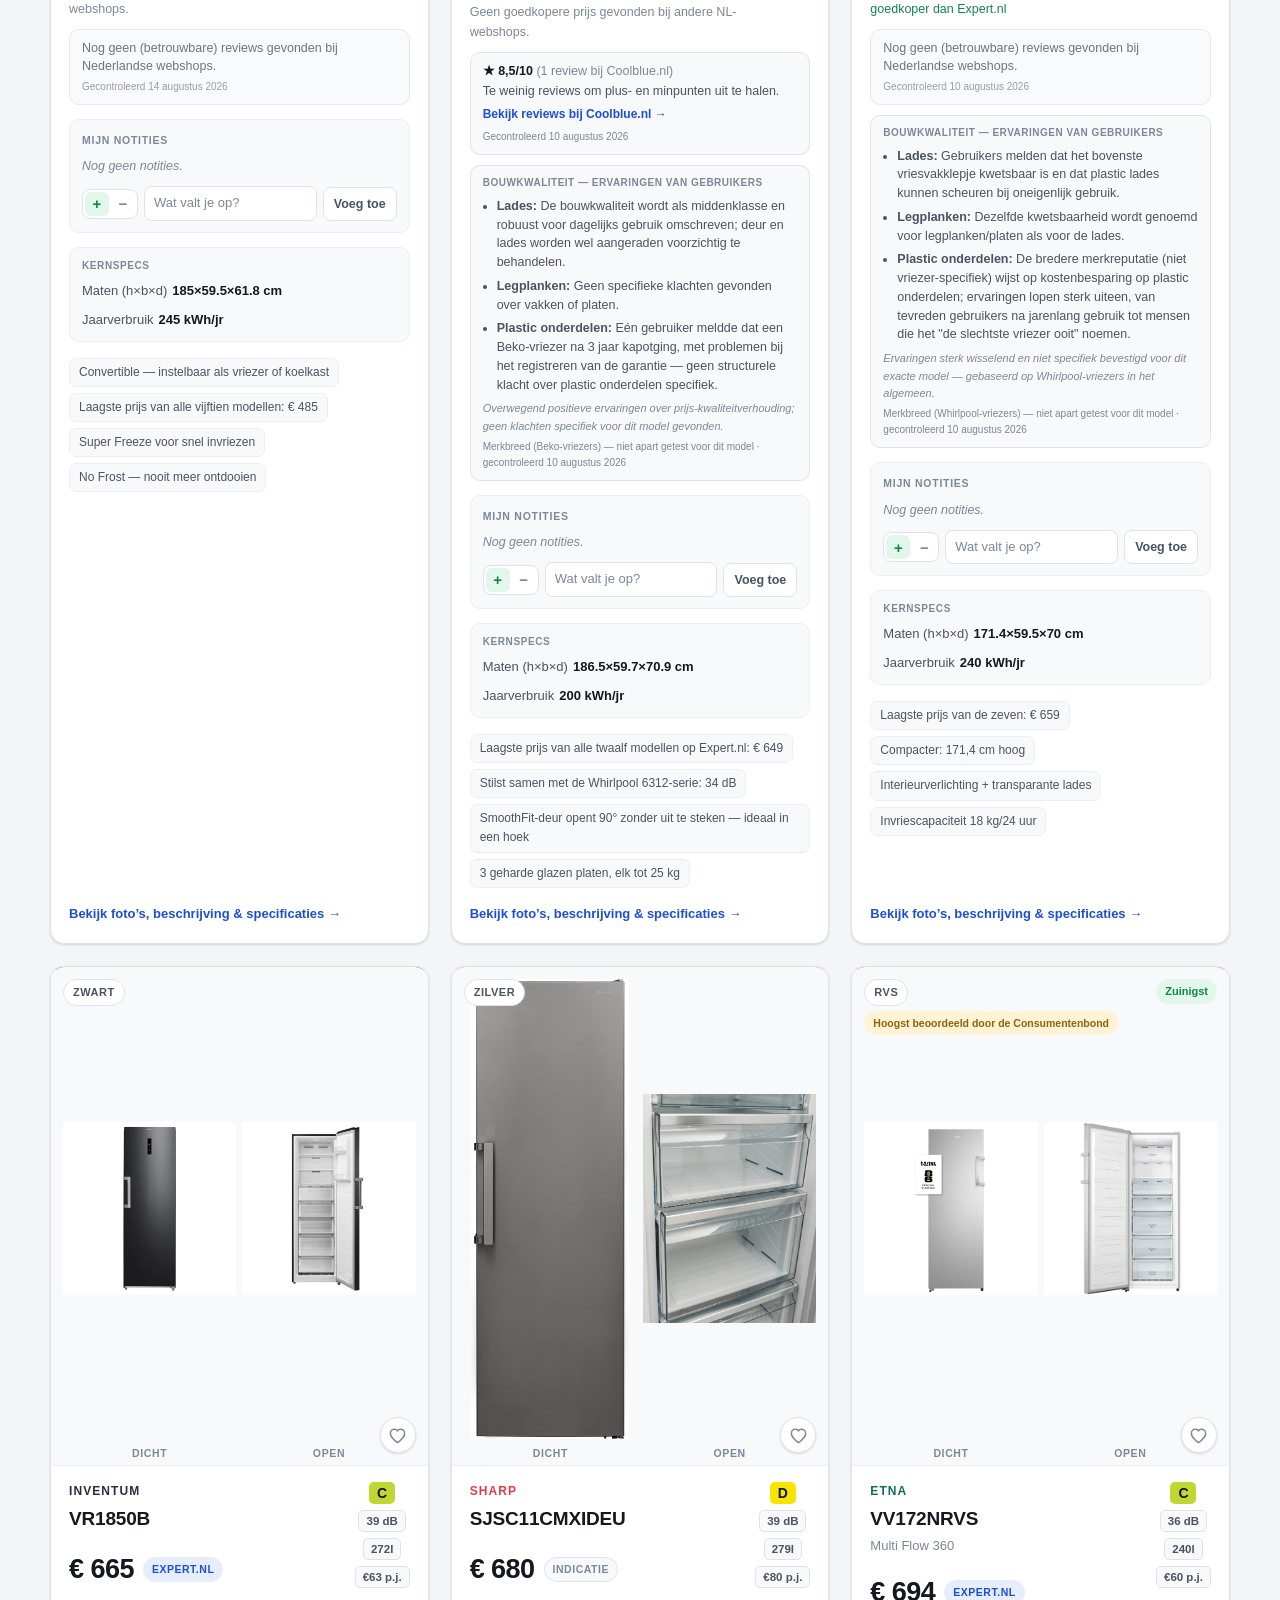
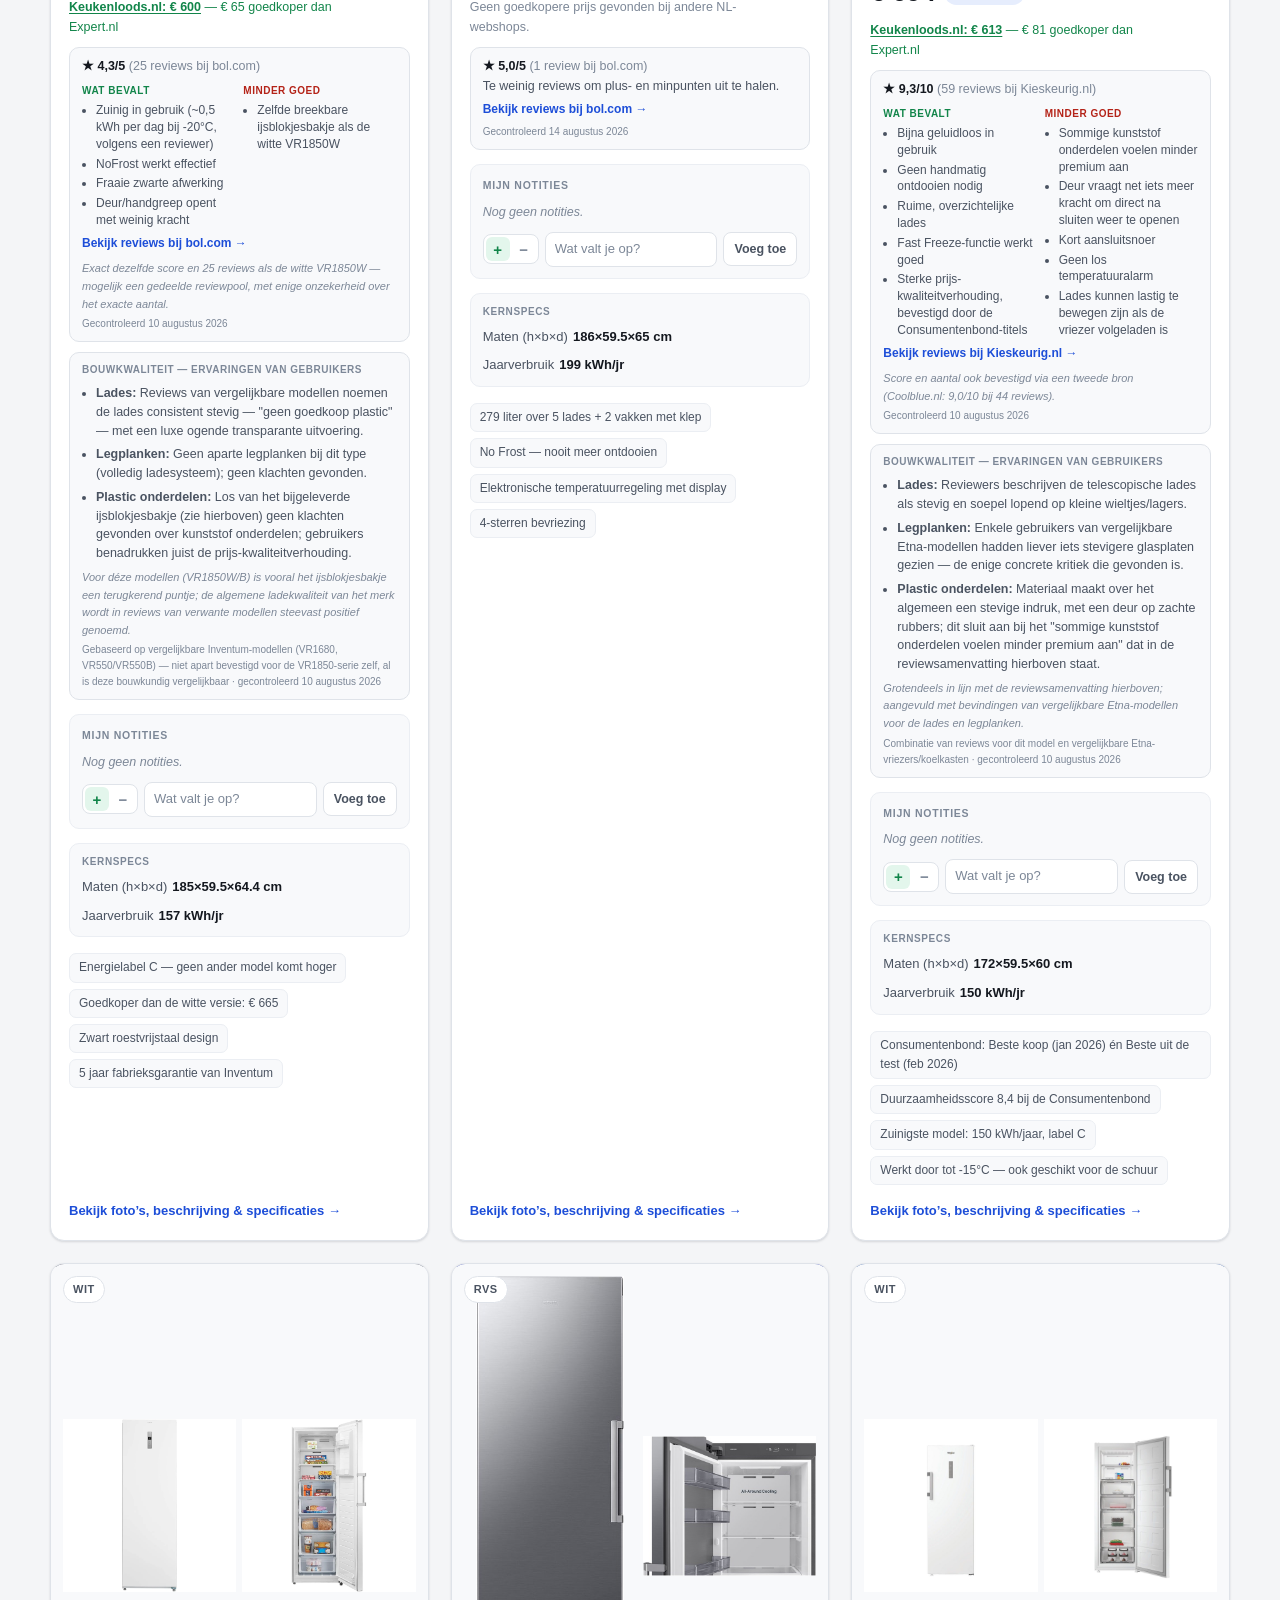
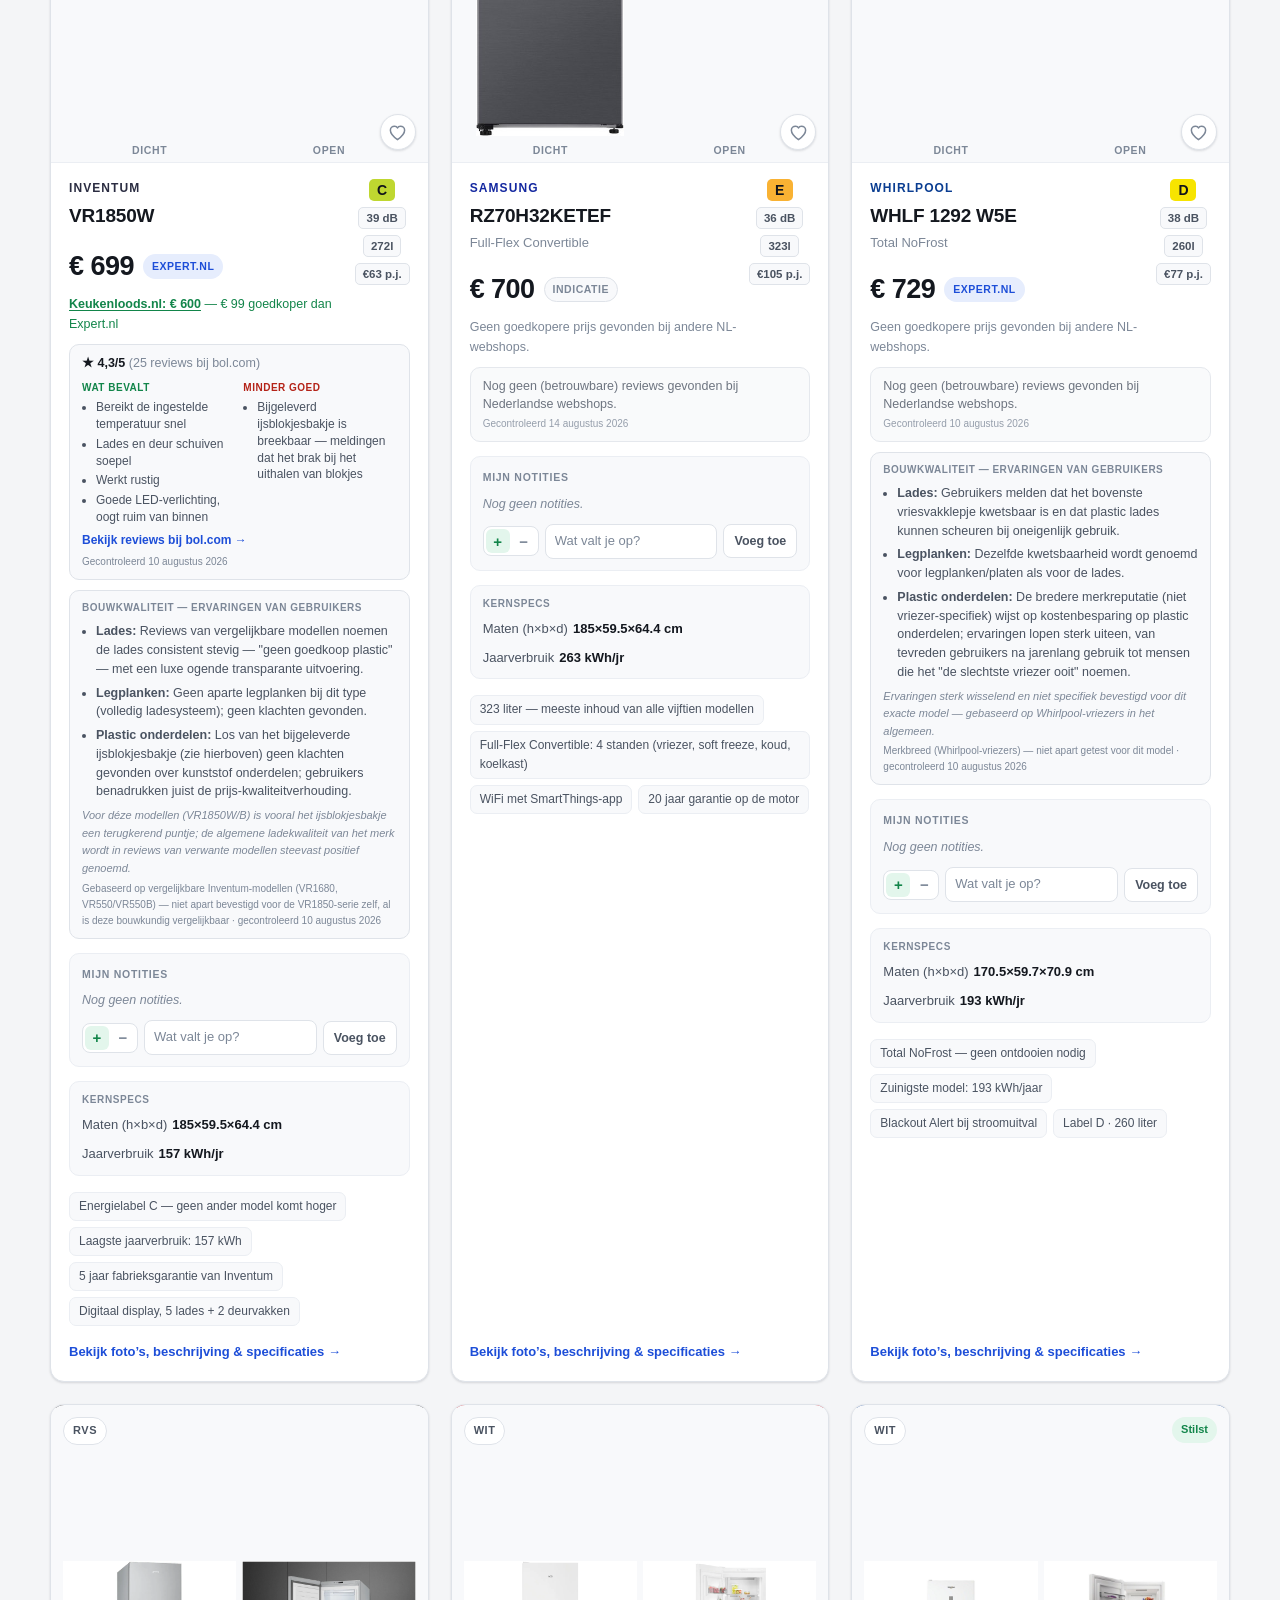
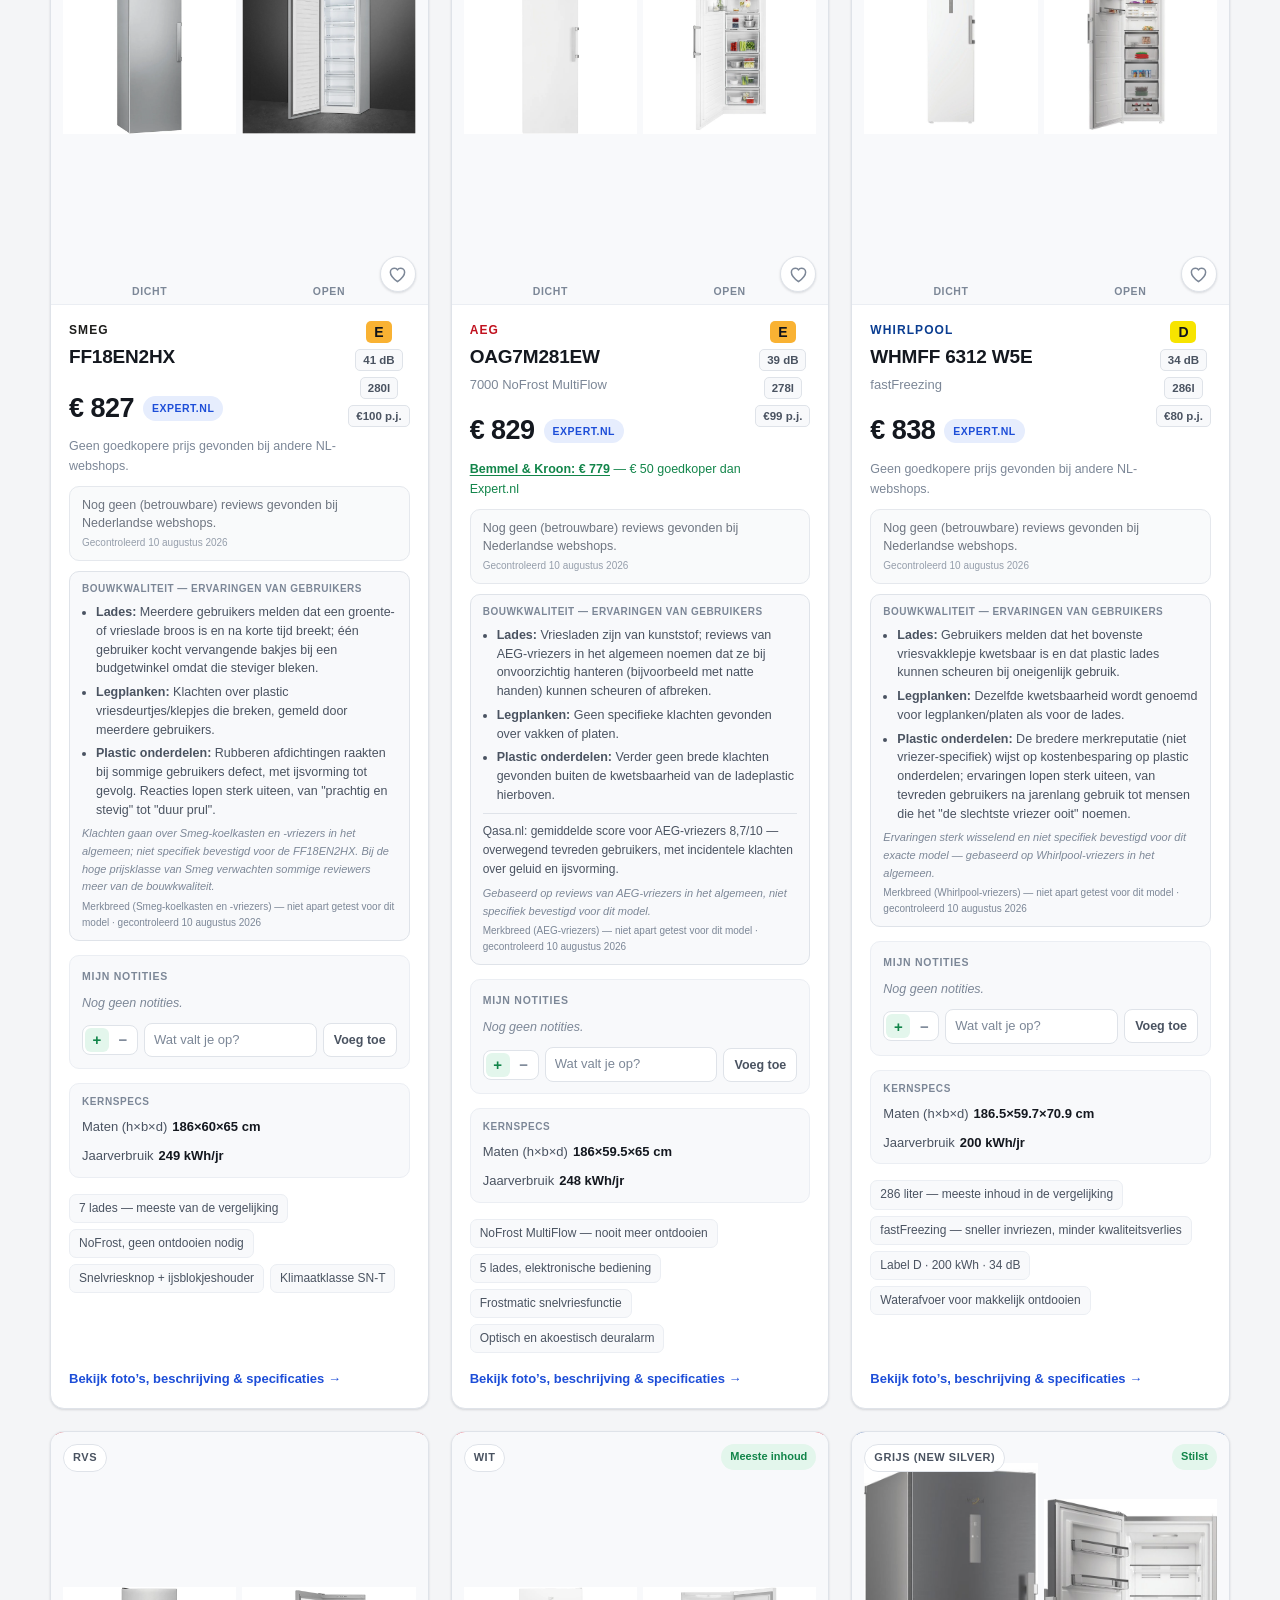
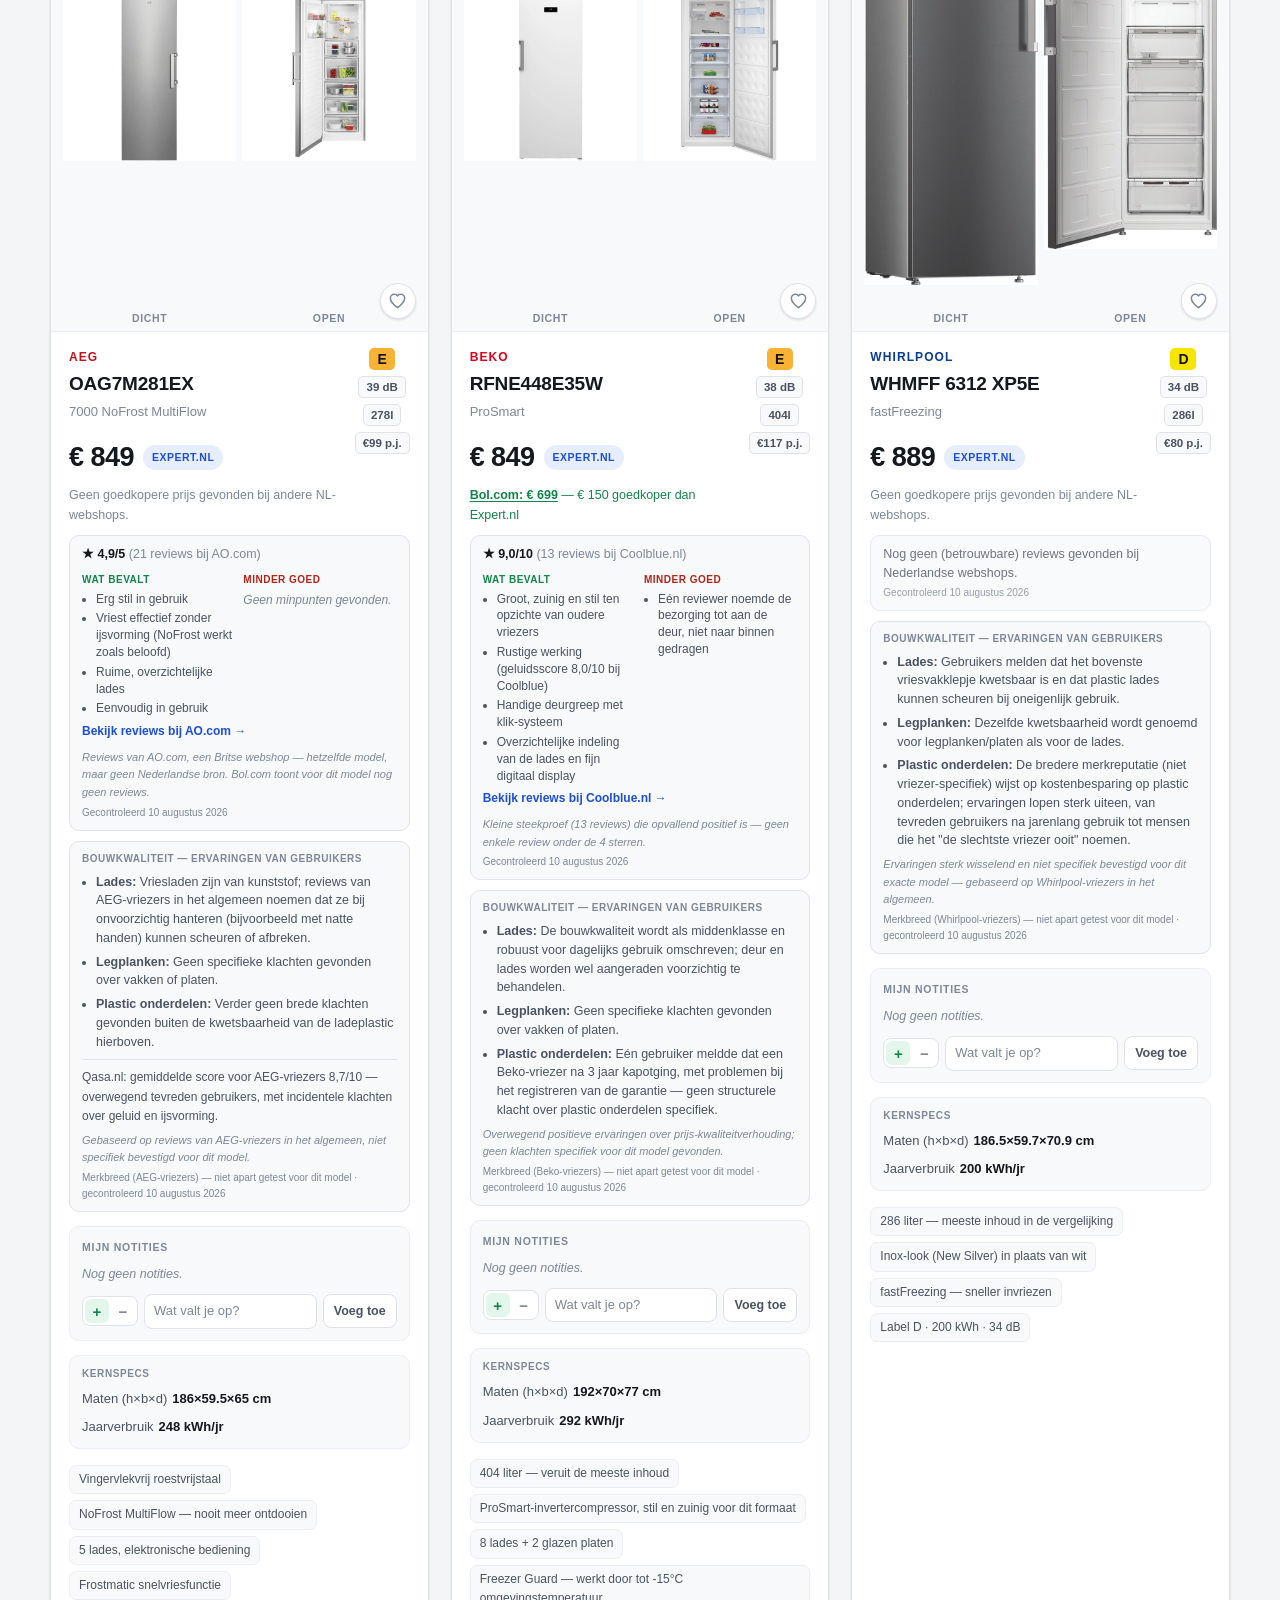
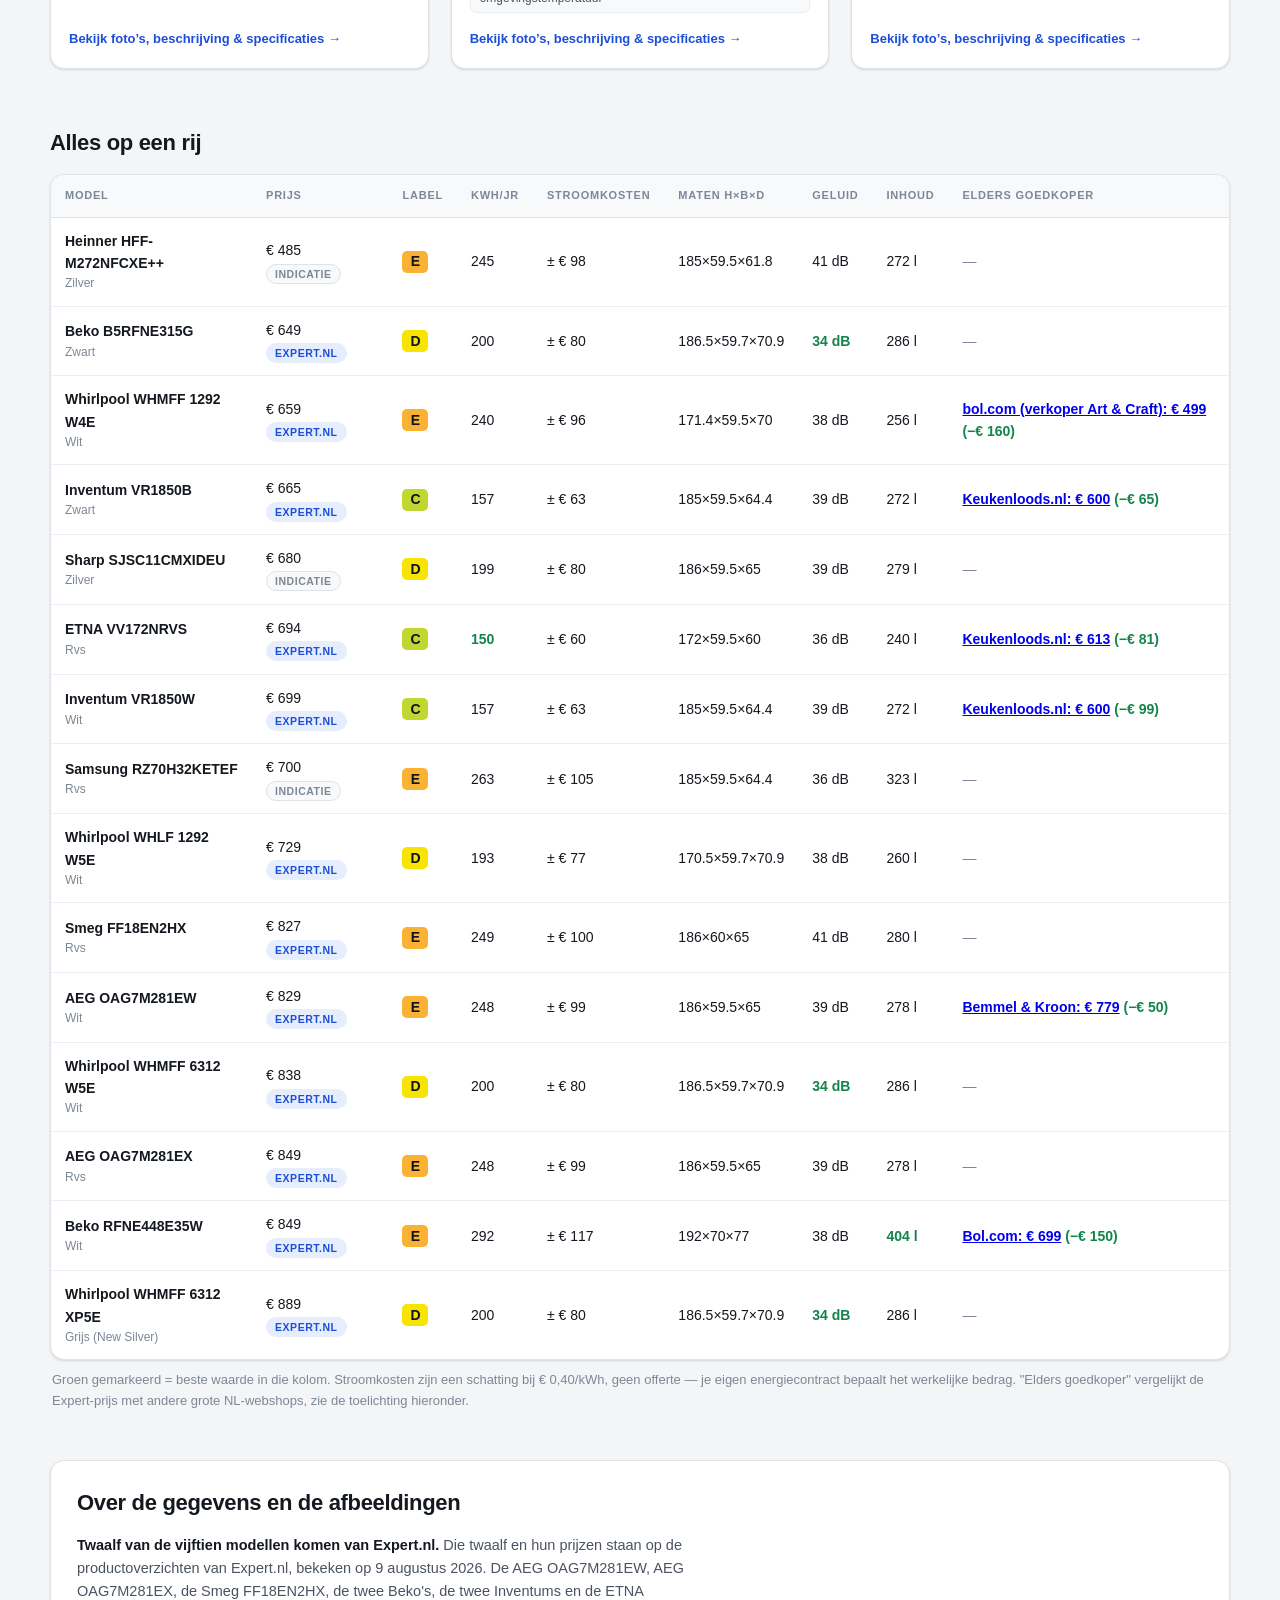
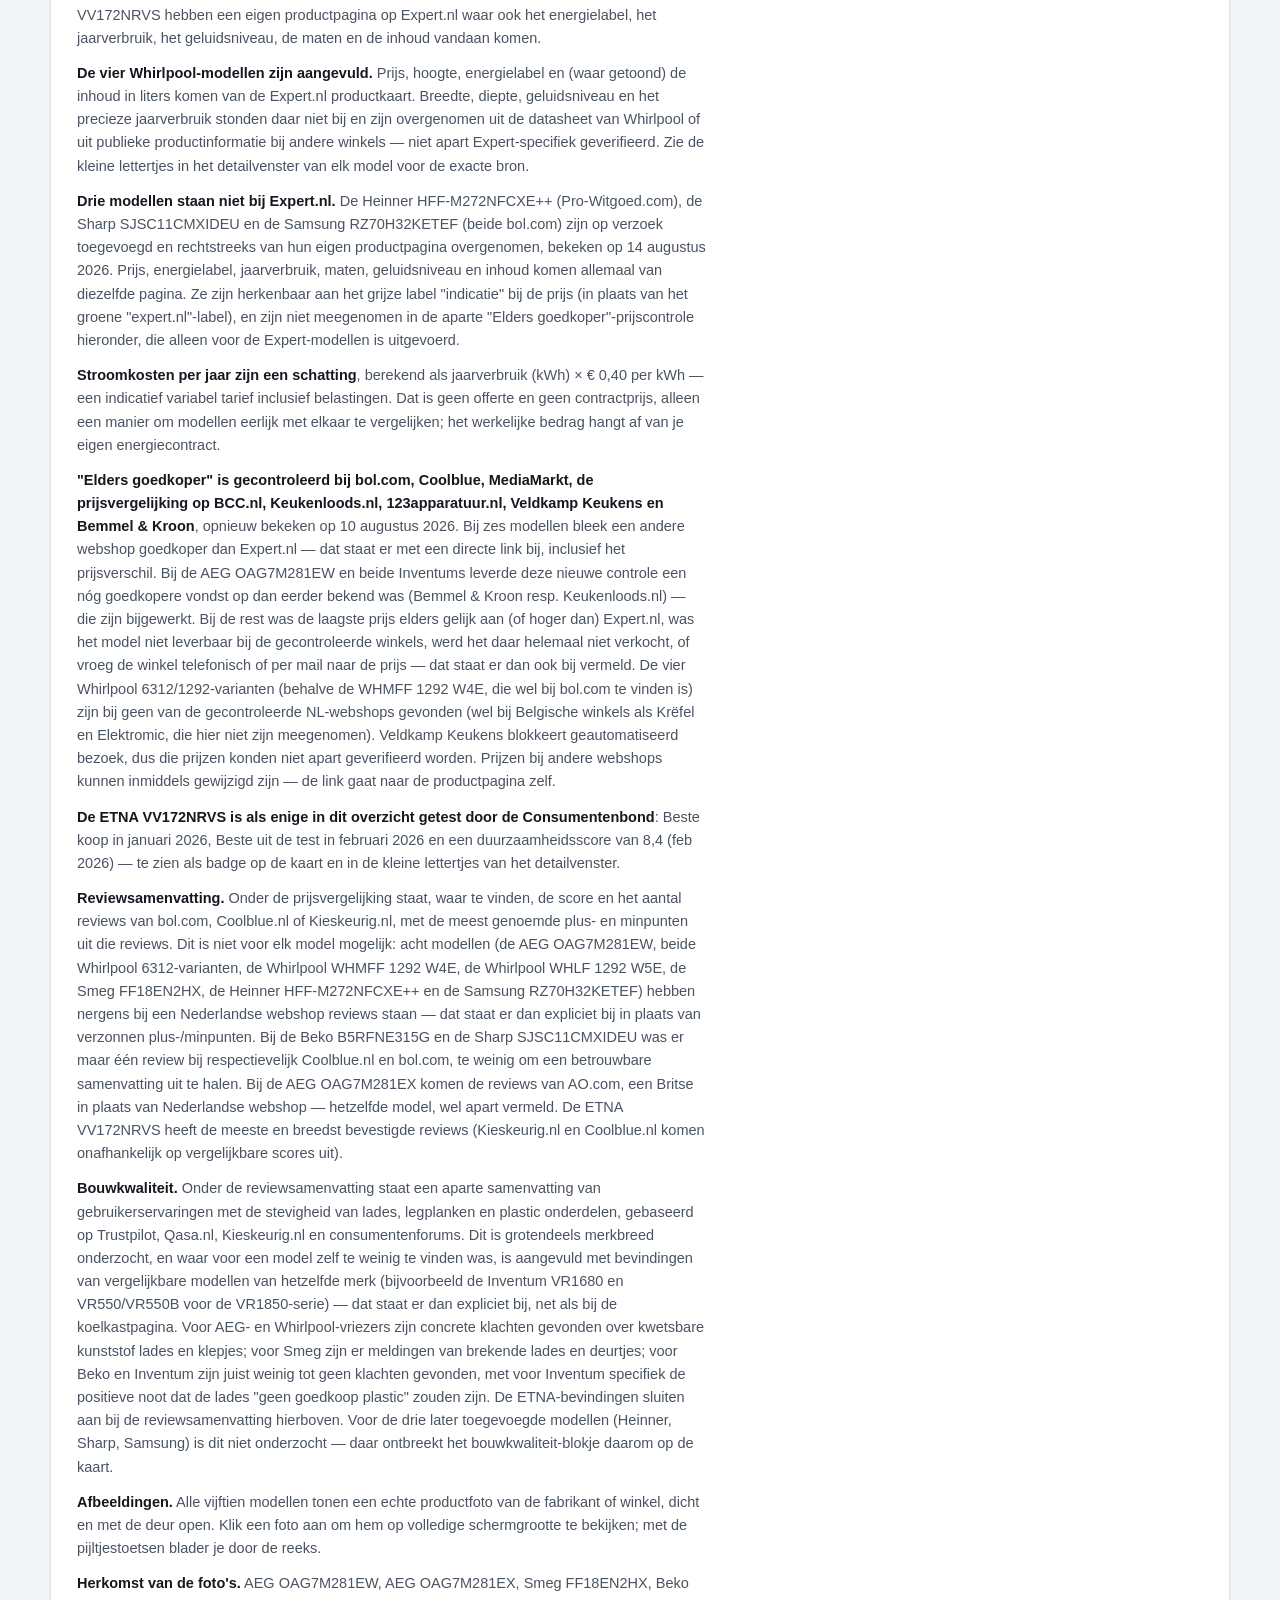
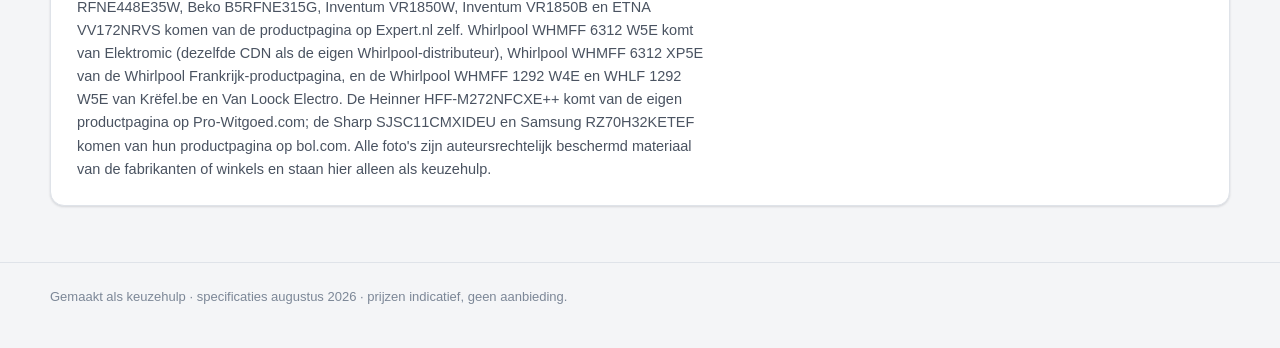
==== commit 1a218ee0: "Drie vriezers toevoegen: Heinner, Sharp en Samsung Heinner HFF-M272NFCXE++ (Pro-Witgoed.com), Sharp " ====
--- a/vriezer.html
+++ b/vriezer.html
@@ -4,7 +4,7 @@
 <meta charset="utf-8">
 <meta name="viewport" content="width=device-width, initial-scale=1">
 <title>Vriezers vergelijken — visueel overzicht</title>
-<meta name="description" content="Visueel overzicht van twaalf vrijstaande vrieskasten: inhoud, geluidsniveau, maten, energielabel, geschatte stroomkosten en de goedkoopste NL-webshop per model.">
+<meta name="description" content="Visueel overzicht van vijftien vrijstaande vrieskasten: inhoud, geluidsniveau, maten, energielabel, geschatte stroomkosten en de goedkoopste NL-webshop per model.">
 <link rel="stylesheet" href="assets/style.css">
 <link rel="icon" href="data:image/svg+xml,<svg xmlns='http://www.w3.org/2000/svg' viewBox='0 0 100 100'><text y='.9em' font-size='90'>🧊</text></svg>">
 </head>
@@ -15,25 +15,29 @@
     <p class="eyebrow">Keuzehulp · augustus 2026</p>
     <h1>Welke vriezer wordt het?</h1>
     <p class="lede">
-      Twaalf vrijstaande vrieskasten op één rij, in één sectie, standaard
+      Vijftien vrijstaande vrieskasten op één rij, in één sectie, standaard
       gesorteerd op prijs (laag naar hoog). Inhoud in liters, geluidsniveau,
       maten (hoogte × breedte × diepte), energielabel en geschatte
       stroomkosten per jaar staan direct op elke kaart — geen klikken nodig om
-      ze te zien. Onder de Expert-prijs staat ook meteen of een andere
-      NL-webshop goedkoper is, met een directe link, en waar te vinden een
-      samenvatting van wat reviewers goed en minder goed vinden. Filter op
-      kleur (wit / niet wit) of sorteer op de goedkoopste prijs uit het
-      onderzoek in plaats van de prijs op deze site. Klik op een foto om hem
-      groot te bekijken, of ergens anders op de kaart voor de beschrijving en
-      de volledige specificatielijst. Onderin kun je je eigen plus- en
-      minpunten kwijt, net als bij de koelkasten.
+      ze te zien. Onder de prijs staat ook meteen of een andere NL-webshop
+      goedkoper is, met een directe link, en waar te vinden een samenvatting
+      van wat reviewers goed en minder goed vinden. Filter op kleur (wit /
+      niet wit) of sorteer op de goedkoopste prijs uit het onderzoek in plaats
+      van de prijs op deze site. Klik op een foto om hem groot te bekijken, of
+      ergens anders op de kaart voor de beschrijving en de volledige
+      specificatielijst. Onderin kun je je eigen plus- en minpunten kwijt,
+      net als bij de koelkasten.
     </p>
     <p class="lede-note">
-      Alle twaalf modellen en hun prijzen komen van de productoverzichten op
+      Twaalf modellen en hun prijzen komen van de productoverzichten op
       Expert.nl, bekeken op 9 augustus 2026. Afmetingen, geluidsniveau en het
       exacte jaarverbruik die niet op de productkaart zelf stonden zijn
       aangevuld uit de datasheet van de fabrikant — zie de toelichting onderaan
-      de pagina per model.
+      de pagina per model. Drie modellen (Heinner HFF-M272NFCXE++, Sharp
+      SJSC11CMXIDEU en Samsung RZ70H32KETEF) staan niet bij Expert.nl en zijn
+      met prijs en specificaties rechtstreeks van Pro-Witgoed.com en bol.com
+      overgenomen, bekeken op 14 augustus 2026 — herkenbaar aan het label
+      "indicatie" bij de prijs in plaats van "expert.nl".
     </p>
     <p class="lede-note"><a href="index.html">&larr; Terug naar de koelkasten-vergelijking</a></p>
   </div>
@@ -58,7 +62,7 @@
       <span>Sorteer op</span>
       <select id="sort">
         <option value="default">Merk</option>
-        <option value="price" selected>Prijs Expert (laag → hoog)</option>
+        <option value="price" selected>Prijs op deze site (laag → hoog)</option>
         <option value="cheapest">Goedkoopste prijs uit onderzoek (laag → hoog)</option>
         <option value="capacity">Inhoud (groot → klein)</option>
         <option value="noise">Geluidsniveau (stil → luid)</option>
@@ -100,12 +104,12 @@
   <section class="disclosure" aria-labelledby="bron-title">
     <h2 id="bron-title">Over de gegevens en de afbeeldingen</h2>
     <p>
-      <strong>Prijzen komen van Expert.nl.</strong> Alle twaalf modellen en hun
-      prijzen staan op de productoverzichten van Expert.nl, bekeken op 9 augustus
-      2026. De AEG OAG7M281EW, AEG OAG7M281EX, de Smeg FF18EN2HX, de twee
-      Beko's, de twee Inventums en de ETNA VV172NRVS hebben een eigen
-      productpagina op Expert.nl waar ook het energielabel, het jaarverbruik,
-      het geluidsniveau, de maten en de inhoud vandaan komen.
+      <strong>Twaalf van de vijftien modellen komen van Expert.nl.</strong> Die
+      twaalf en hun prijzen staan op de productoverzichten van Expert.nl,
+      bekeken op 9 augustus 2026. De AEG OAG7M281EW, AEG OAG7M281EX, de Smeg
+      FF18EN2HX, de twee Beko's, de twee Inventums en de ETNA VV172NRVS hebben
+      een eigen productpagina op Expert.nl waar ook het energielabel, het
+      jaarverbruik, het geluidsniveau, de maten en de inhoud vandaan komen.
     </p>
     <p>
       <strong>De vier Whirlpool-modellen zijn aangevuld.</strong> Prijs, hoogte,
@@ -115,6 +119,17 @@
       uit publieke productinformatie bij andere winkels — niet apart
       Expert-specifiek geverifieerd. Zie de kleine lettertjes in het
       detailvenster van elk model voor de exacte bron.
+    </p>
+    <p>
+      <strong>Drie modellen staan niet bij Expert.nl.</strong> De Heinner
+      HFF-M272NFCXE++ (Pro-Witgoed.com), de Sharp SJSC11CMXIDEU en de Samsung
+      RZ70H32KETEF (beide bol.com) zijn op verzoek toegevoegd en rechtstreeks
+      van hun eigen productpagina overgenomen, bekeken op 14 augustus 2026.
+      Prijs, energielabel, jaarverbruik, maten, geluidsniveau en inhoud komen
+      allemaal van diezelfde pagina. Ze zijn herkenbaar aan het grijze label
+      "indicatie" bij de prijs (in plaats van het groene "expert.nl"-label),
+      en zijn niet meegenomen in de aparte "Elders goedkoper"-prijscontrole
+      hieronder, die alleen voor de Expert-modellen is uitgevoerd.
     </p>
     <p>
       <strong>Stroomkosten per jaar zijn een schatting</strong>, berekend als
@@ -149,11 +164,12 @@
     <p>
       <strong>Reviewsamenvatting.</strong> Onder de prijsvergelijking staat, waar te vinden,
       de score en het aantal reviews van bol.com, Coolblue.nl of Kieskeurig.nl, met de meest
-      genoemde plus- en minpunten uit die reviews. Dit is niet voor elk model mogelijk: zes
+      genoemde plus- en minpunten uit die reviews. Dit is niet voor elk model mogelijk: acht
       modellen (de AEG OAG7M281EW, beide Whirlpool 6312-varianten, de Whirlpool WHMFF 1292 W4E,
-      de Whirlpool WHLF 1292 W5E en de Smeg FF18EN2HX) hebben nergens bij een Nederlandse
-      webshop reviews staan — dat staat er dan expliciet bij in plaats van verzonnen
-      plus-/minpunten. Bij de Beko B5RFNE315G was er maar één review bij Coolblue.nl, te weinig
+      de Whirlpool WHLF 1292 W5E, de Smeg FF18EN2HX, de Heinner HFF-M272NFCXE++ en de Samsung
+      RZ70H32KETEF) hebben nergens bij een Nederlandse webshop reviews staan — dat staat er dan
+      expliciet bij in plaats van verzonnen plus-/minpunten. Bij de Beko B5RFNE315G en de Sharp
+      SJSC11CMXIDEU was er maar één review bij respectievelijk Coolblue.nl en bol.com, te weinig
       om een betrouwbare samenvatting uit te halen. Bij de AEG OAG7M281EX komen de reviews van
       AO.com, een Britse in plaats van Nederlandse webshop — hetzelfde model, wel apart vermeld.
       De ETNA VV172NRVS heeft de meeste en breedst bevestigde reviews (Kieskeurig.nl en
@@ -170,10 +186,12 @@
       kwetsbare kunststof lades en klepjes; voor Smeg zijn er meldingen van brekende lades en
       deurtjes; voor Beko en Inventum zijn juist weinig tot geen klachten gevonden, met voor
       Inventum specifiek de positieve noot dat de lades "geen goedkoop plastic" zouden zijn. De
-      ETNA-bevindingen sluiten aan bij de reviewsamenvatting hierboven.
-    </p>
-    <p>
-      <strong>Afbeeldingen.</strong> Alle twaalf modellen tonen een echte
+      ETNA-bevindingen sluiten aan bij de reviewsamenvatting hierboven. Voor de drie later
+      toegevoegde modellen (Heinner, Sharp, Samsung) is dit niet onderzocht — daar ontbreekt het
+      bouwkwaliteit-blokje daarom op de kaart.
+    </p>
+    <p>
+      <strong>Afbeeldingen.</strong> Alle vijftien modellen tonen een echte
       productfoto van de fabrikant of winkel, dicht en met de deur open. Klik
       een foto aan om hem op volledige schermgrootte te bekijken; met de
       pijltjestoetsen blader je door de reeks.
@@ -185,9 +203,11 @@
       Expert.nl zelf. Whirlpool WHMFF 6312 W5E komt van Elektromic (dezelfde
       CDN als de eigen Whirlpool-distributeur), Whirlpool WHMFF 6312 XP5E van
       de Whirlpool Frankrijk-productpagina, en de Whirlpool WHMFF 1292 W4E en
-      WHLF 1292 W5E van Krëfel.be en Van Loock Electro. Alle foto's zijn
-      auteursrechtelijk beschermd materiaal van de fabrikanten of winkels en
-      staan hier alleen als keuzehulp.
+      WHLF 1292 W5E van Krëfel.be en Van Loock Electro. De Heinner
+      HFF-M272NFCXE++ komt van de eigen productpagina op Pro-Witgoed.com; de
+      Sharp SJSC11CMXIDEU en Samsung RZ70H32KETEF komen van hun productpagina
+      op bol.com. Alle foto's zijn auteursrechtelijk beschermd materiaal van
+      de fabrikanten of winkels en staan hier alleen als keuzehulp.
     </p>
   </section>
 
--- a/assets/style.css
+++ b/assets/style.css
@@ -902,6 +902,7 @@
 .stage:focus-visible .stage-zoom { opacity: 1; }
 .thumbs { display: grid; grid-template-columns: repeat(4, 1fr); gap: 8px; }
 .thumb {
+  position: relative;
   padding: 6px 2px 2px;
   border: 1px solid var(--line);
   border-radius: 9px;
@@ -918,6 +919,41 @@
 .thumb.is-active { border-color: var(--ink); background: var(--surface-2); }
 .thumb span { font-size: 10.5px; color: var(--ink-3); font-weight: 600; }
 .thumb.is-active span { color: var(--ink); }
+
+/* Video-item in de galerij (bv. een YouTube-embed als kleurreferentie):
+   duimnagel toont een voorbeeldplaatje met afspeelknopje, de stage zelf
+   toont de werkelijke embed. Geen vergroot-cursor of lightbox voor video. */
+.video-play-badge {
+  position: absolute;
+  top: 50%;
+  left: 50%;
+  transform: translate(-50%, -50%);
+  width: 22px;
+  height: 22px;
+  border-radius: 999px;
+  background: rgba(0, 0, 0, .65);
+  color: #fff;
+  display: flex;
+  align-items: center;
+  justify-content: center;
+  font-size: 9px;
+  pointer-events: none;
+}
+.stage.is-video { cursor: default; }
+.video-embed {
+  position: relative;
+  width: 100%;
+  max-width: 640px;
+  aspect-ratio: 16 / 9;
+}
+.video-embed iframe {
+  position: absolute;
+  inset: 0;
+  width: 100%;
+  height: 100%;
+  border: 0;
+  border-radius: 8px;
+}
 
 .modal-info { padding: 26px 28px 30px; min-width: 0; }
 .modal-eyebrow {
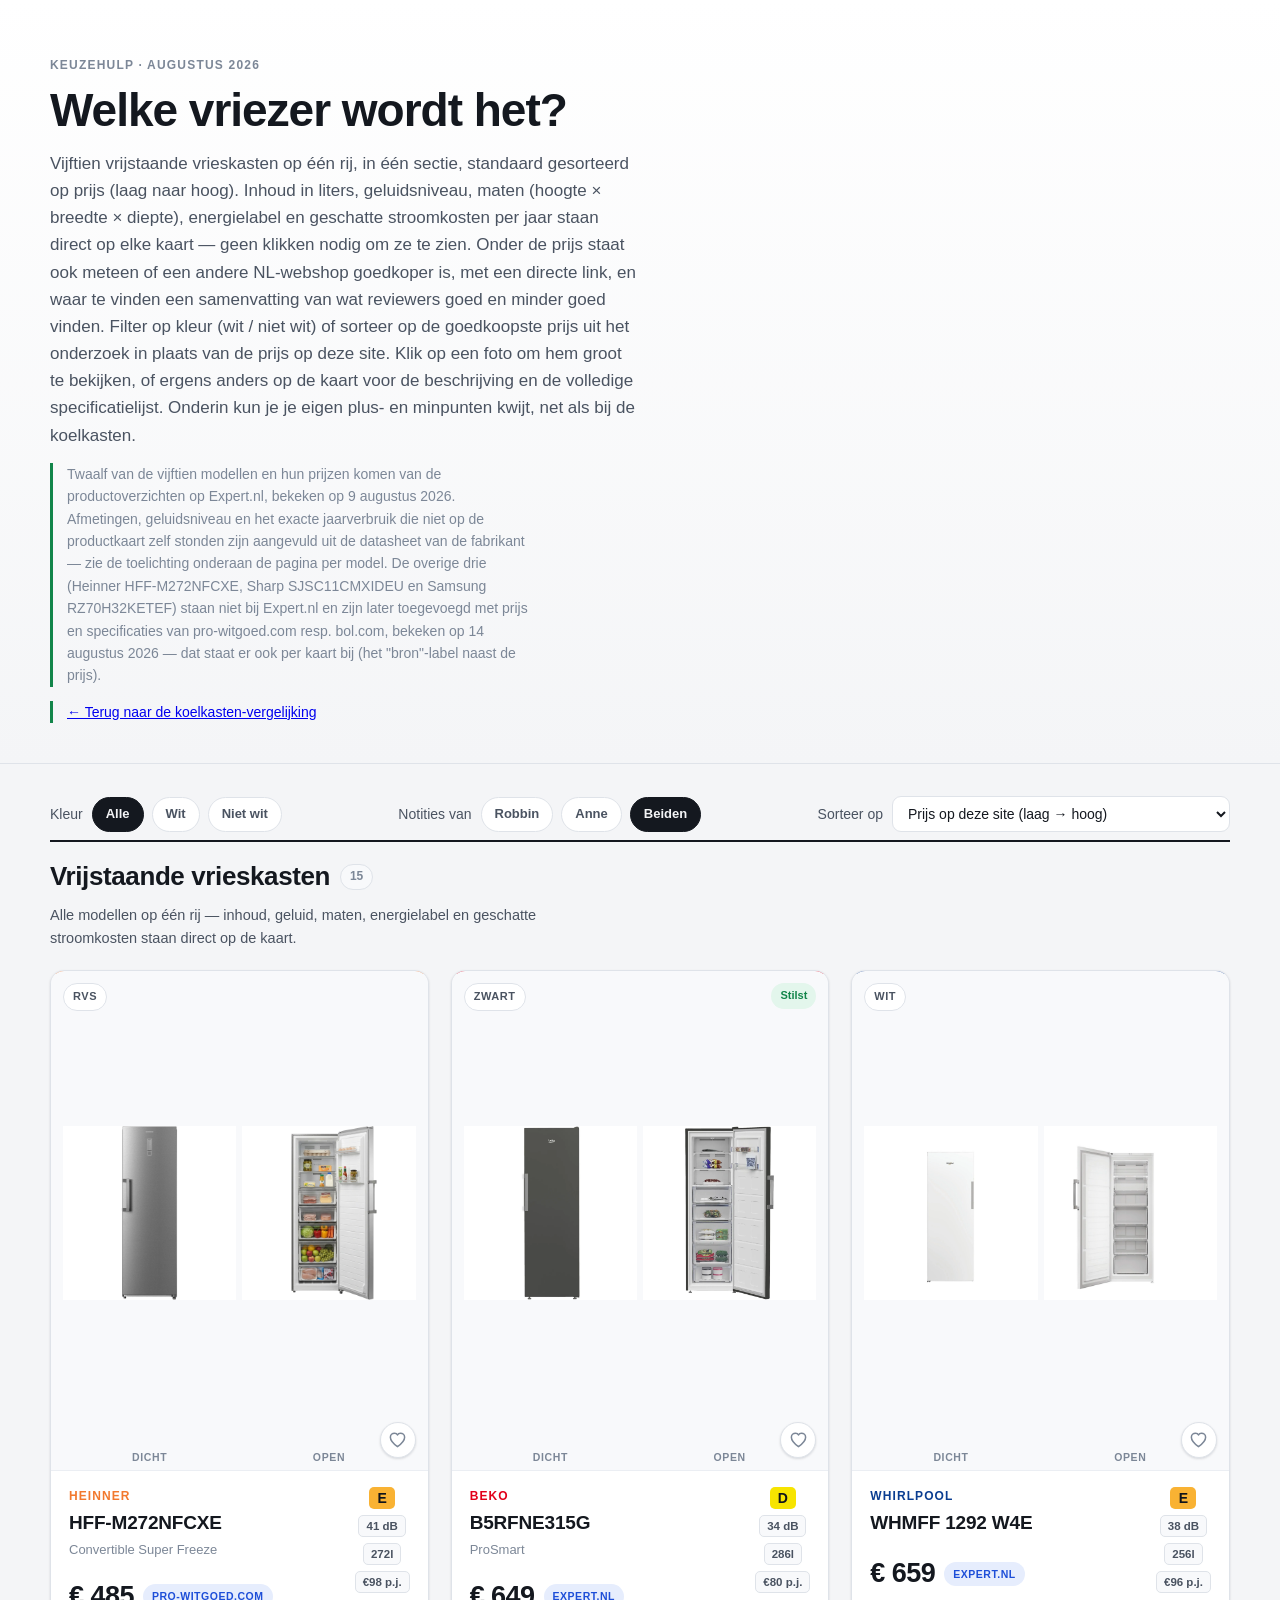
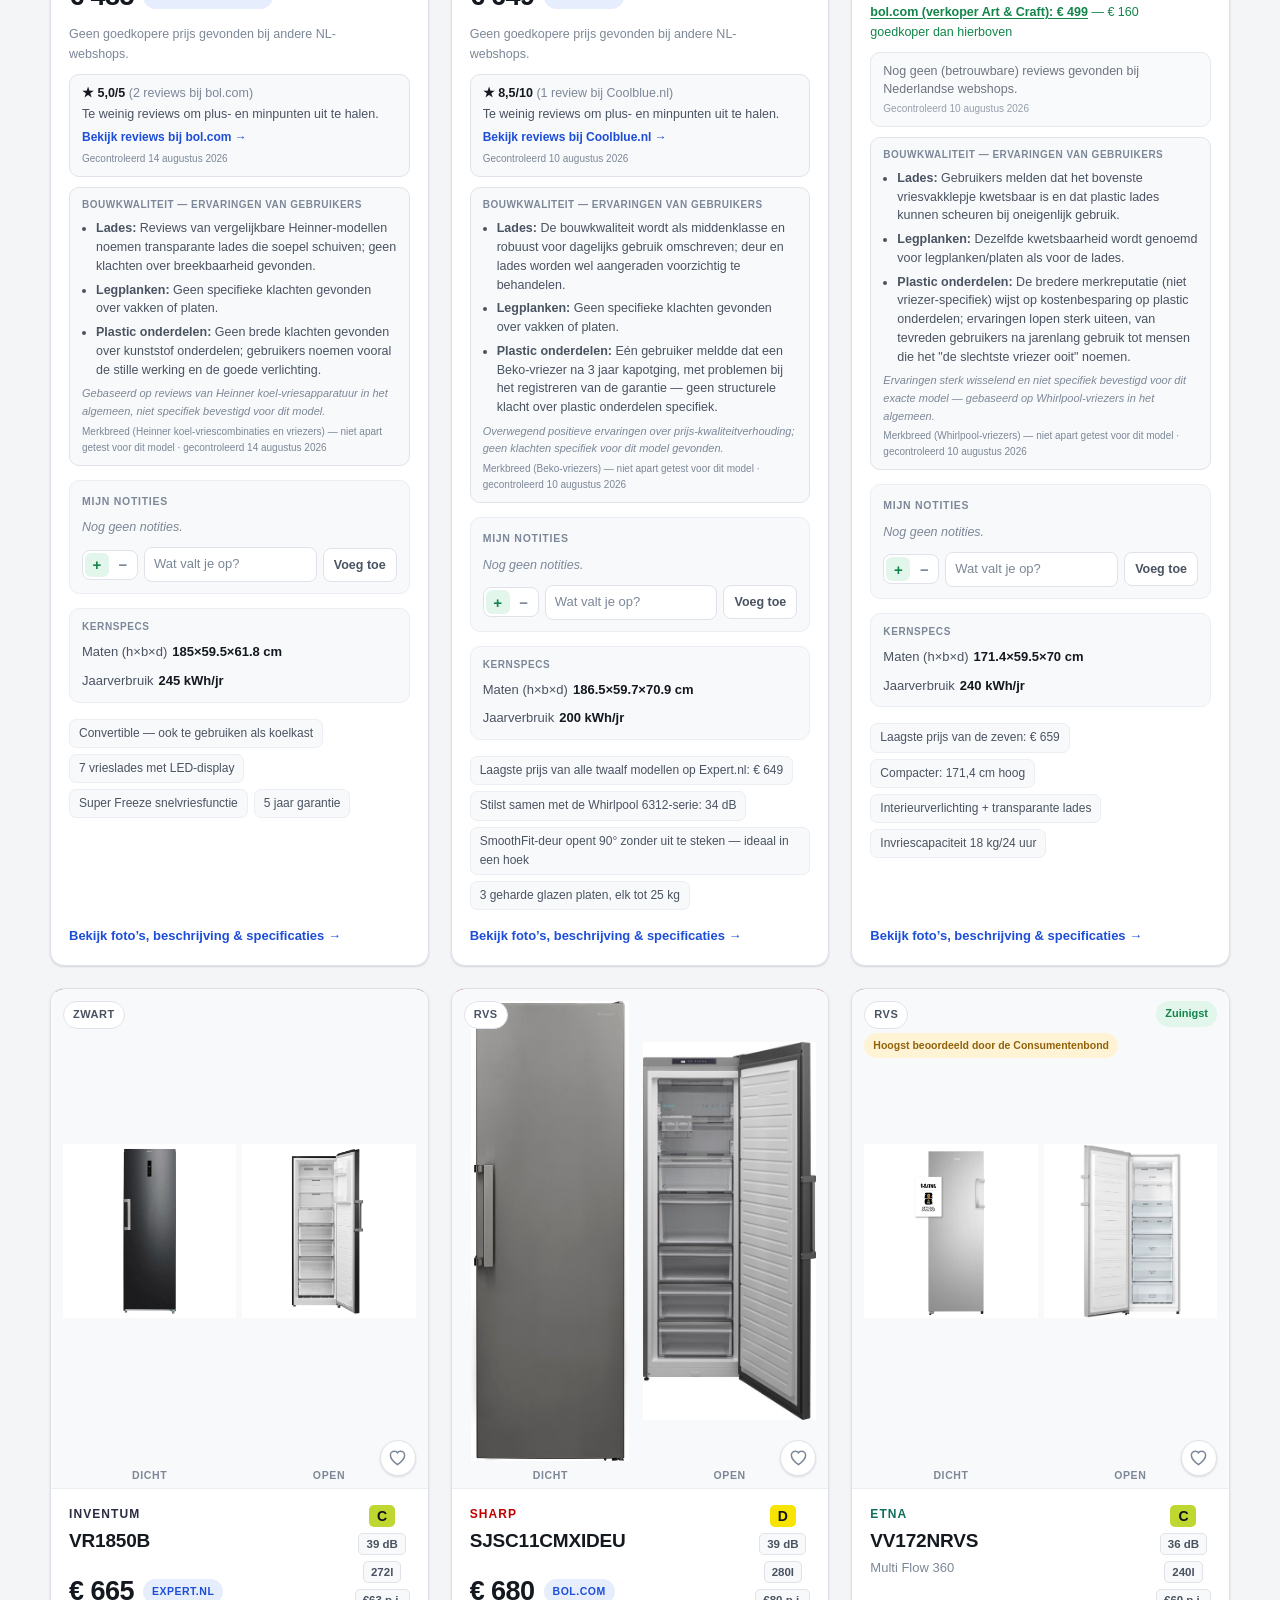
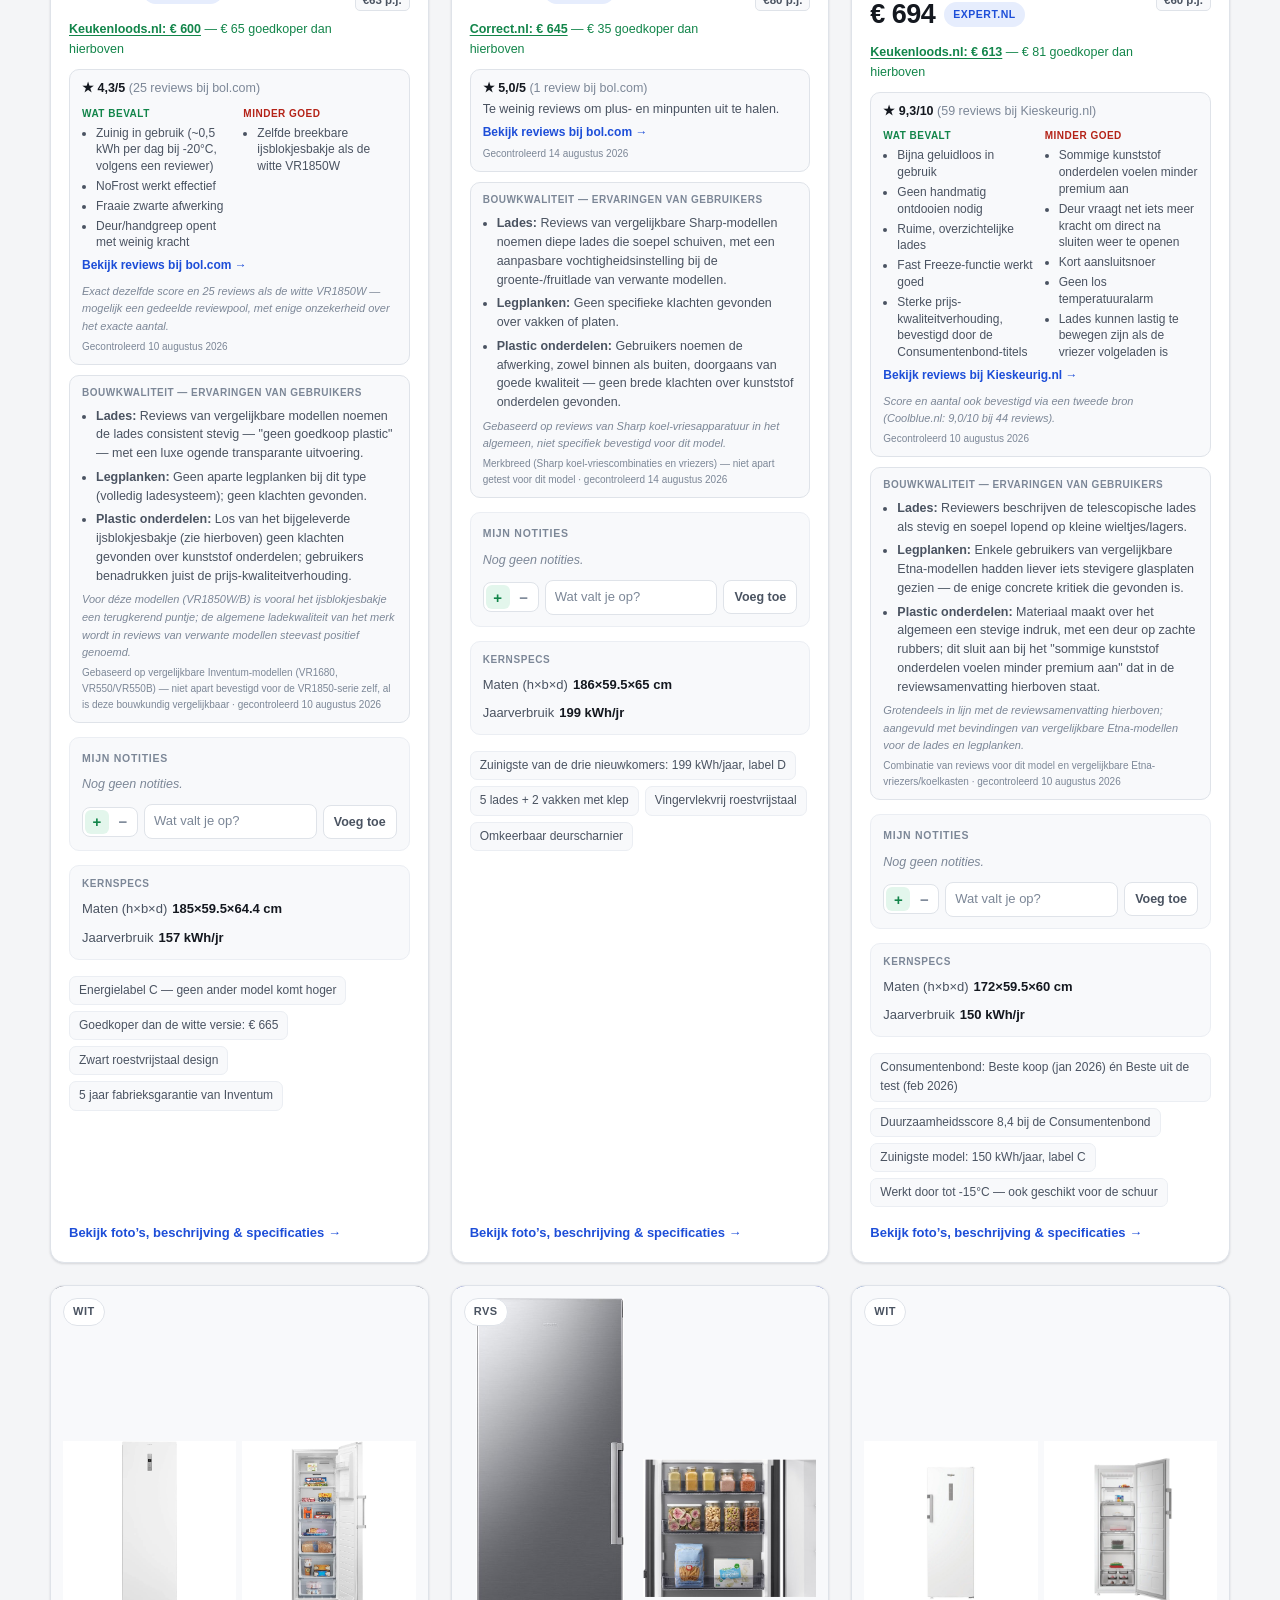
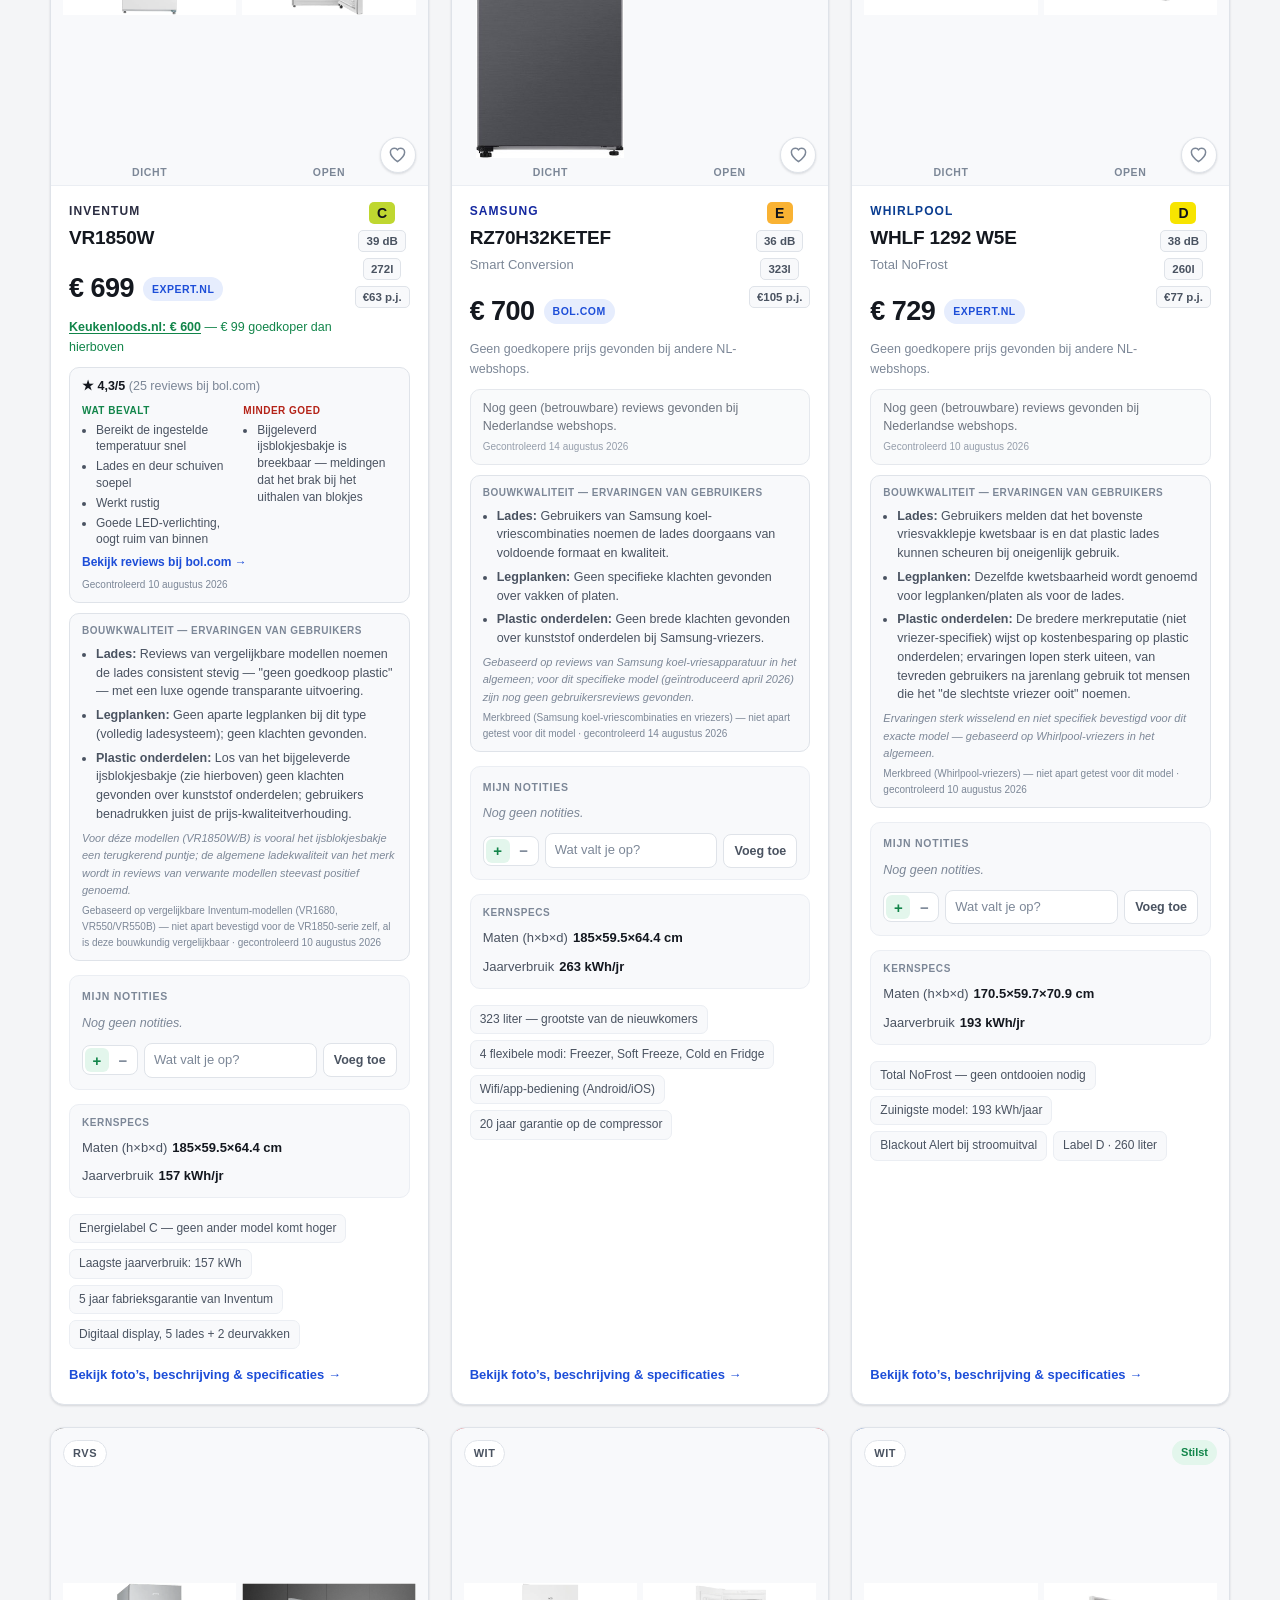
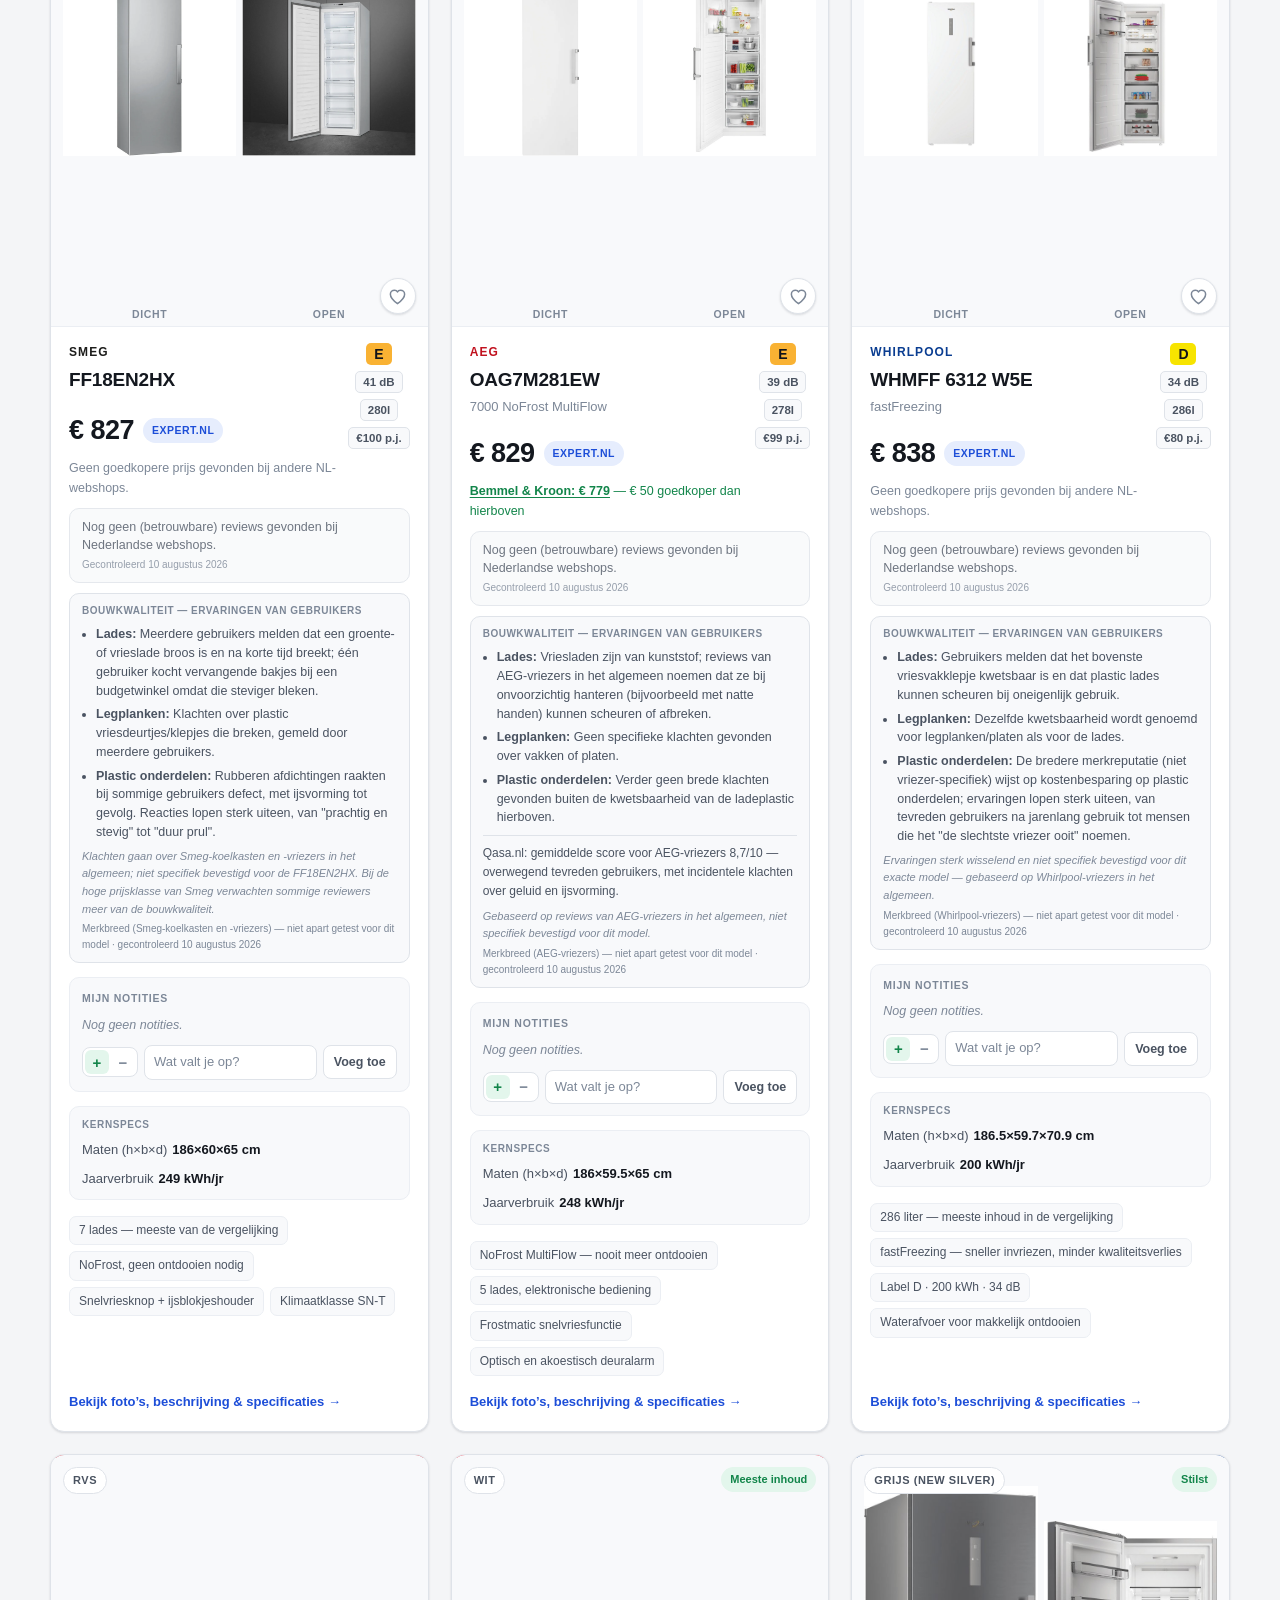
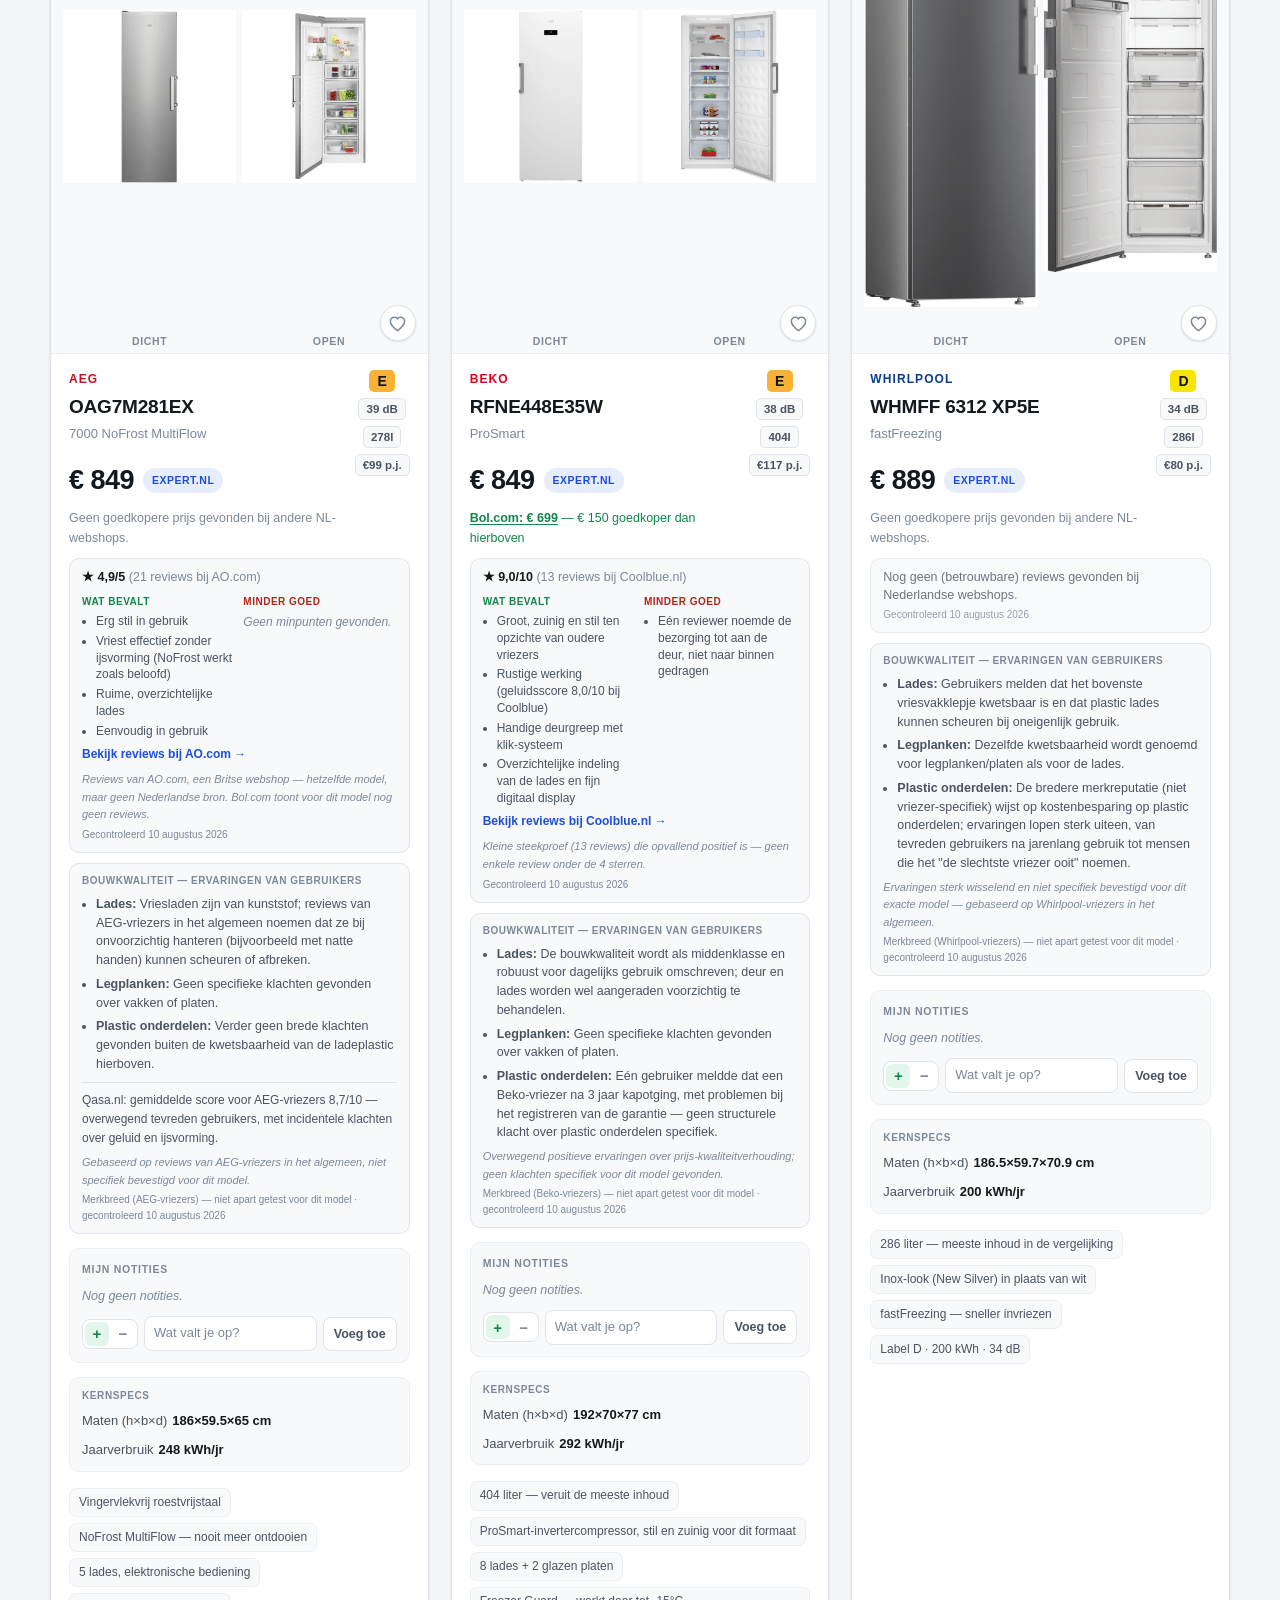
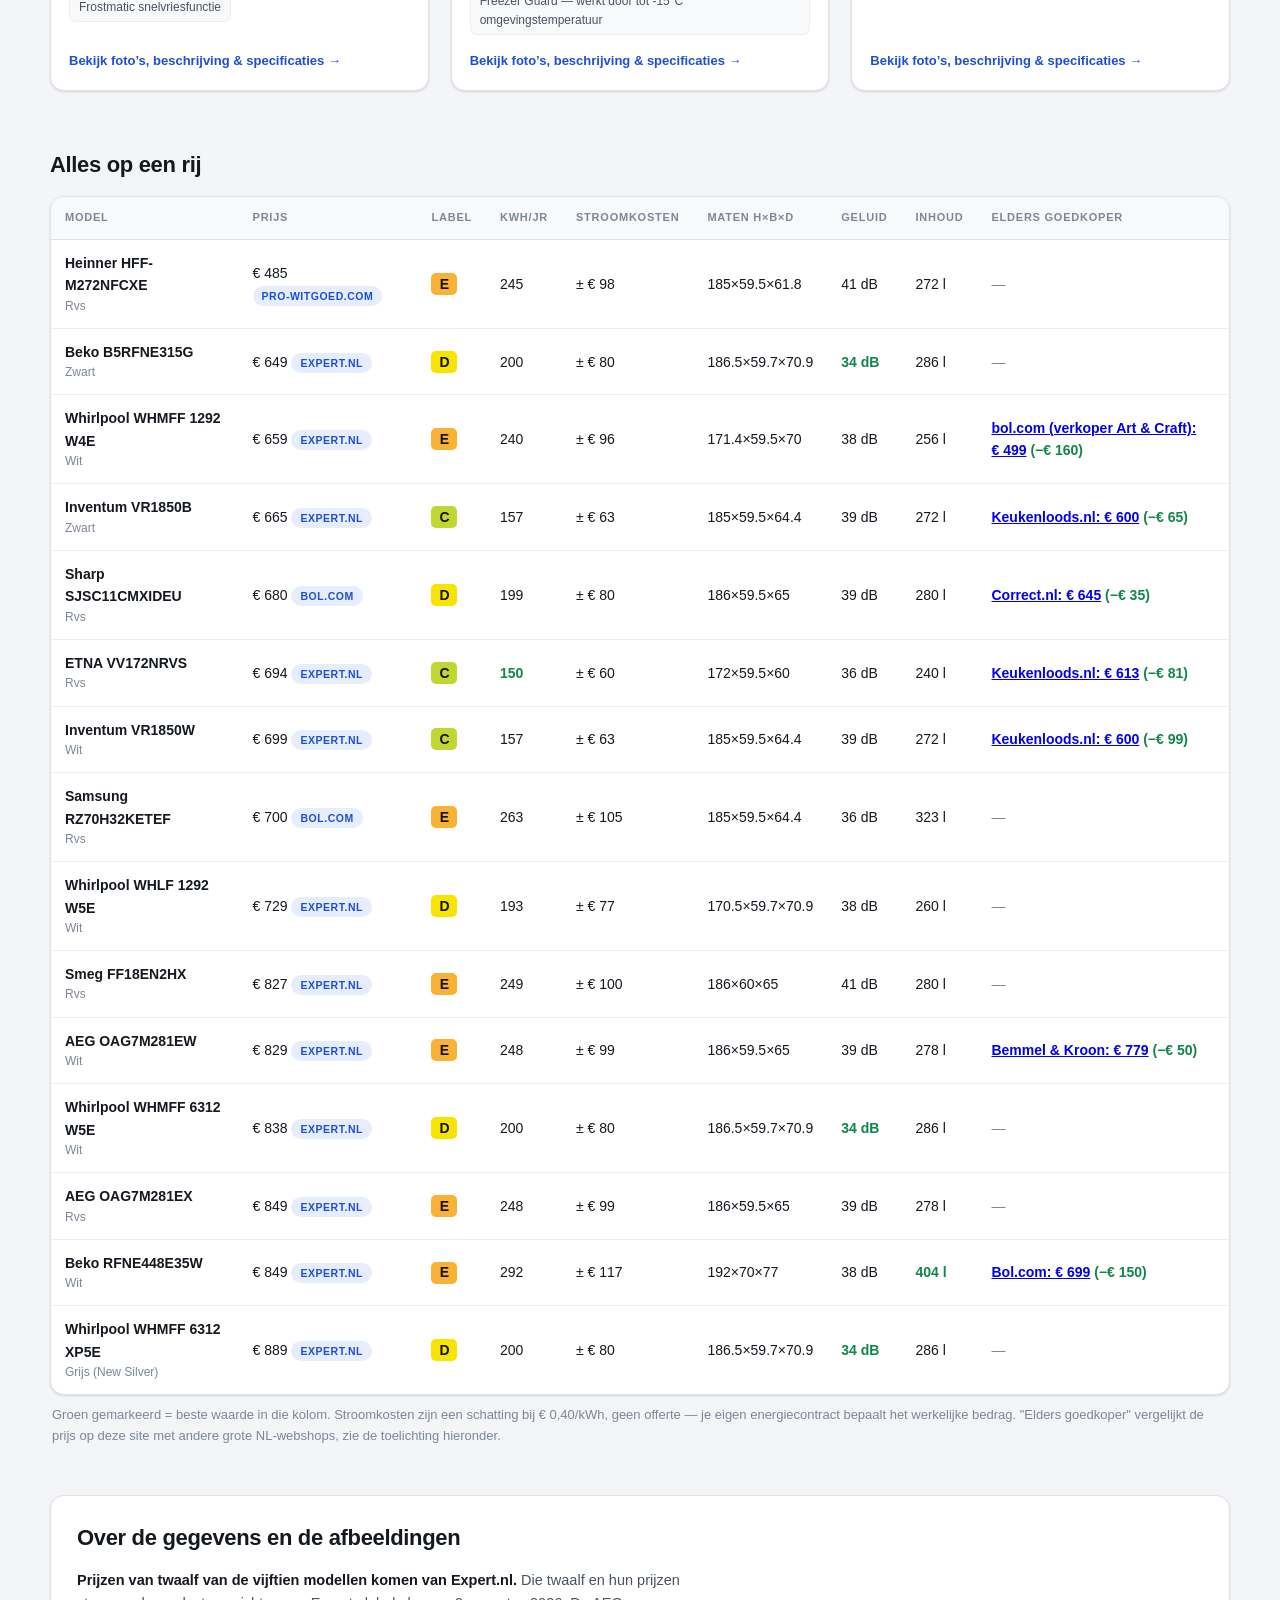
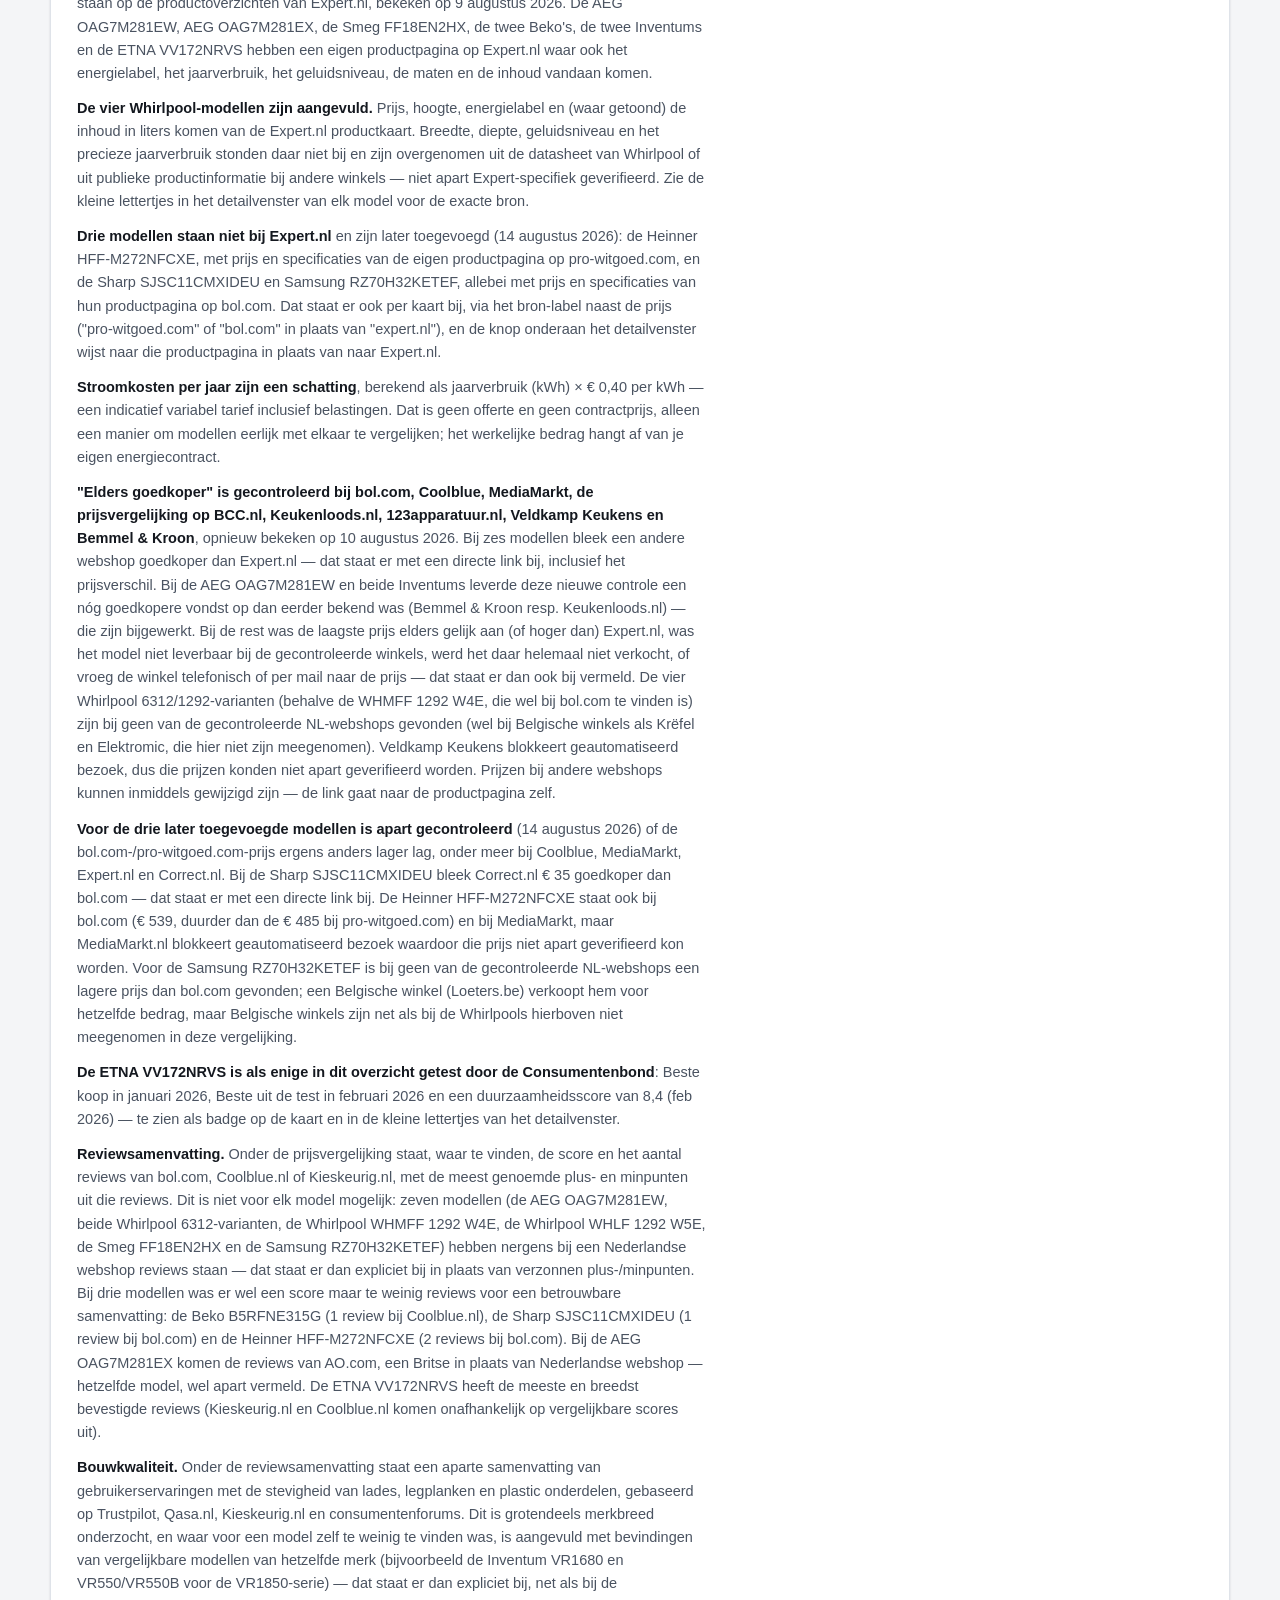
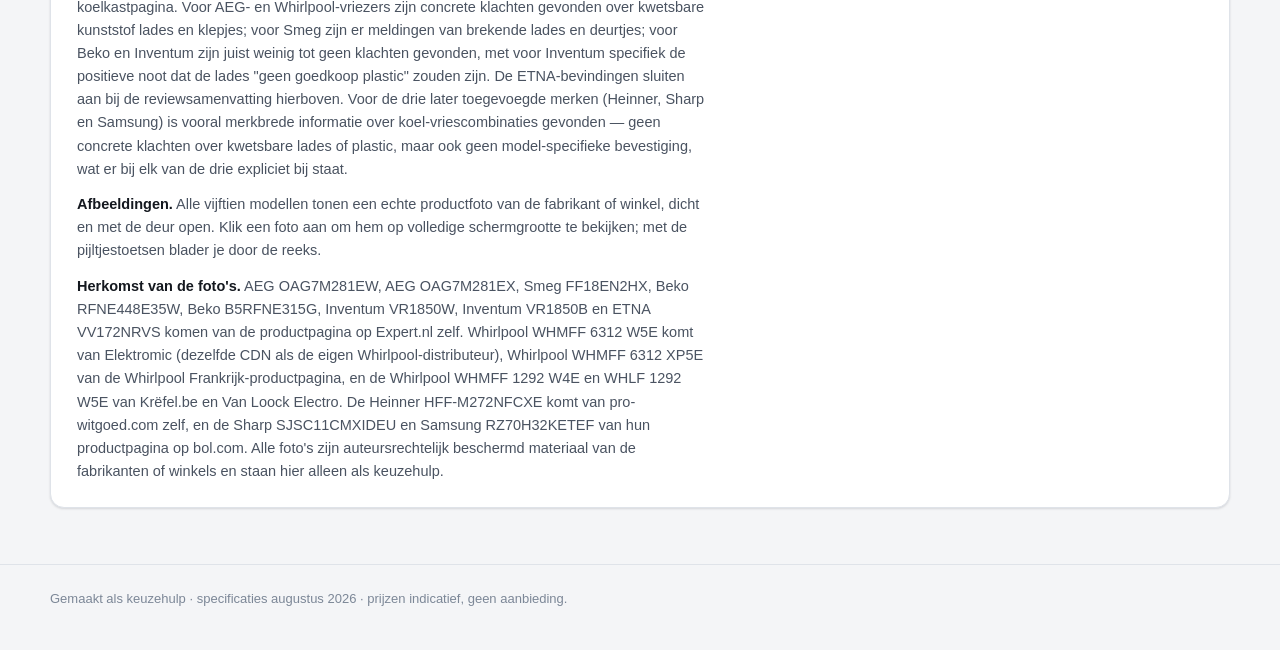
==== commit 98a17eb4: "Voeg drie vriezers toe aan het overzicht Heinner HFF-M272NFCXE (pro-witgoed.com), Sharp SJSC11CMXIDE" ====
--- a/vriezer.html
+++ b/vriezer.html
@@ -22,22 +22,22 @@
       ze te zien. Onder de prijs staat ook meteen of een andere NL-webshop
       goedkoper is, met een directe link, en waar te vinden een samenvatting
       van wat reviewers goed en minder goed vinden. Filter op kleur (wit /
-      niet wit) of sorteer op de goedkoopste prijs uit het onderzoek in plaats
-      van de prijs op deze site. Klik op een foto om hem groot te bekijken, of
-      ergens anders op de kaart voor de beschrijving en de volledige
-      specificatielijst. Onderin kun je je eigen plus- en minpunten kwijt,
-      net als bij de koelkasten.
+      niet wit) of sorteer op de goedkoopste prijs uit het onderzoek in
+      plaats van de prijs op deze site. Klik op een foto om hem groot te
+      bekijken, of ergens anders op de kaart voor de beschrijving en de
+      volledige specificatielijst. Onderin kun je je eigen plus- en minpunten
+      kwijt, net als bij de koelkasten.
     </p>
     <p class="lede-note">
-      Twaalf modellen en hun prijzen komen van de productoverzichten op
-      Expert.nl, bekeken op 9 augustus 2026. Afmetingen, geluidsniveau en het
-      exacte jaarverbruik die niet op de productkaart zelf stonden zijn
-      aangevuld uit de datasheet van de fabrikant — zie de toelichting onderaan
-      de pagina per model. Drie modellen (Heinner HFF-M272NFCXE++, Sharp
-      SJSC11CMXIDEU en Samsung RZ70H32KETEF) staan niet bij Expert.nl en zijn
-      met prijs en specificaties rechtstreeks van Pro-Witgoed.com en bol.com
-      overgenomen, bekeken op 14 augustus 2026 — herkenbaar aan het label
-      "indicatie" bij de prijs in plaats van "expert.nl".
+      Twaalf van de vijftien modellen en hun prijzen komen van de
+      productoverzichten op Expert.nl, bekeken op 9 augustus 2026. Afmetingen,
+      geluidsniveau en het exacte jaarverbruik die niet op de productkaart
+      zelf stonden zijn aangevuld uit de datasheet van de fabrikant — zie de
+      toelichting onderaan de pagina per model. De overige drie (Heinner
+      HFF-M272NFCXE, Sharp SJSC11CMXIDEU en Samsung RZ70H32KETEF) staan niet
+      bij Expert.nl en zijn later toegevoegd met prijs en specificaties van
+      pro-witgoed.com resp. bol.com, bekeken op 14 augustus 2026 — dat staat
+      er ook per kaart bij (het "bron"-label naast de prijs).
     </p>
     <p class="lede-note"><a href="index.html">&larr; Terug naar de koelkasten-vergelijking</a></p>
   </div>
@@ -96,20 +96,21 @@
     <p class="table-note">
       Groen gemarkeerd = beste waarde in die kolom. Stroomkosten zijn een
       schatting bij € 0,40/kWh, geen offerte — je eigen energiecontract bepaalt
-      het werkelijke bedrag. "Elders goedkoper" vergelijkt de Expert-prijs met
-      andere grote NL-webshops, zie de toelichting hieronder.
+      het werkelijke bedrag. "Elders goedkoper" vergelijkt de prijs op deze
+      site met andere grote NL-webshops, zie de toelichting hieronder.
     </p>
   </section>
 
   <section class="disclosure" aria-labelledby="bron-title">
     <h2 id="bron-title">Over de gegevens en de afbeeldingen</h2>
     <p>
-      <strong>Twaalf van de vijftien modellen komen van Expert.nl.</strong> Die
-      twaalf en hun prijzen staan op de productoverzichten van Expert.nl,
-      bekeken op 9 augustus 2026. De AEG OAG7M281EW, AEG OAG7M281EX, de Smeg
-      FF18EN2HX, de twee Beko's, de twee Inventums en de ETNA VV172NRVS hebben
-      een eigen productpagina op Expert.nl waar ook het energielabel, het
-      jaarverbruik, het geluidsniveau, de maten en de inhoud vandaan komen.
+      <strong>Prijzen van twaalf van de vijftien modellen komen van
+      Expert.nl.</strong> Die twaalf en hun prijzen staan op de
+      productoverzichten van Expert.nl, bekeken op 9 augustus 2026. De AEG
+      OAG7M281EW, AEG OAG7M281EX, de Smeg FF18EN2HX, de twee Beko's, de twee
+      Inventums en de ETNA VV172NRVS hebben een eigen productpagina op
+      Expert.nl waar ook het energielabel, het jaarverbruik, het
+      geluidsniveau, de maten en de inhoud vandaan komen.
     </p>
     <p>
       <strong>De vier Whirlpool-modellen zijn aangevuld.</strong> Prijs, hoogte,
@@ -121,15 +122,14 @@
       detailvenster van elk model voor de exacte bron.
     </p>
     <p>
-      <strong>Drie modellen staan niet bij Expert.nl.</strong> De Heinner
-      HFF-M272NFCXE++ (Pro-Witgoed.com), de Sharp SJSC11CMXIDEU en de Samsung
-      RZ70H32KETEF (beide bol.com) zijn op verzoek toegevoegd en rechtstreeks
-      van hun eigen productpagina overgenomen, bekeken op 14 augustus 2026.
-      Prijs, energielabel, jaarverbruik, maten, geluidsniveau en inhoud komen
-      allemaal van diezelfde pagina. Ze zijn herkenbaar aan het grijze label
-      "indicatie" bij de prijs (in plaats van het groene "expert.nl"-label),
-      en zijn niet meegenomen in de aparte "Elders goedkoper"-prijscontrole
-      hieronder, die alleen voor de Expert-modellen is uitgevoerd.
+      <strong>Drie modellen staan niet bij Expert.nl</strong> en zijn later
+      toegevoegd (14 augustus 2026): de Heinner HFF-M272NFCXE, met prijs en
+      specificaties van de eigen productpagina op pro-witgoed.com, en de
+      Sharp SJSC11CMXIDEU en Samsung RZ70H32KETEF, allebei met prijs en
+      specificaties van hun productpagina op bol.com. Dat staat er ook per
+      kaart bij, via het bron-label naast de prijs ("pro-witgoed.com" of
+      "bol.com" in plaats van "expert.nl"), en de knop onderaan het
+      detailvenster wijst naar die productpagina in plaats van naar Expert.nl.
     </p>
     <p>
       <strong>Stroomkosten per jaar zijn een schatting</strong>, berekend als
@@ -156,6 +156,19 @@
       inmiddels gewijzigd zijn — de link gaat naar de productpagina zelf.
     </p>
     <p>
+      <strong>Voor de drie later toegevoegde modellen is apart gecontroleerd</strong>
+      (14 augustus 2026) of de bol.com-/pro-witgoed.com-prijs ergens anders lager lag,
+      onder meer bij Coolblue, MediaMarkt, Expert.nl en Correct.nl. Bij de Sharp
+      SJSC11CMXIDEU bleek Correct.nl € 35 goedkoper dan bol.com — dat staat er met een
+      directe link bij. De Heinner HFF-M272NFCXE staat ook bij bol.com (€ 539, duurder dan
+      de € 485 bij pro-witgoed.com) en bij MediaMarkt, maar MediaMarkt.nl blokkeert
+      geautomatiseerd bezoek waardoor die prijs niet apart geverifieerd kon worden. Voor de
+      Samsung RZ70H32KETEF is bij geen van de gecontroleerde NL-webshops een lagere prijs
+      dan bol.com gevonden; een Belgische winkel (Loeters.be) verkoopt hem voor hetzelfde
+      bedrag, maar Belgische winkels zijn net als bij de Whirlpools hierboven niet
+      meegenomen in deze vergelijking.
+    </p>
+    <p>
       <strong>De ETNA VV172NRVS is als enige in dit overzicht getest door de
       Consumentenbond</strong>: Beste koop in januari 2026, Beste uit de test
       in februari 2026 en een duurzaamheidsscore van 8,4 (feb 2026) — te zien
@@ -164,16 +177,17 @@
     <p>
       <strong>Reviewsamenvatting.</strong> Onder de prijsvergelijking staat, waar te vinden,
       de score en het aantal reviews van bol.com, Coolblue.nl of Kieskeurig.nl, met de meest
-      genoemde plus- en minpunten uit die reviews. Dit is niet voor elk model mogelijk: acht
+      genoemde plus- en minpunten uit die reviews. Dit is niet voor elk model mogelijk: zeven
       modellen (de AEG OAG7M281EW, beide Whirlpool 6312-varianten, de Whirlpool WHMFF 1292 W4E,
-      de Whirlpool WHLF 1292 W5E, de Smeg FF18EN2HX, de Heinner HFF-M272NFCXE++ en de Samsung
-      RZ70H32KETEF) hebben nergens bij een Nederlandse webshop reviews staan — dat staat er dan
-      expliciet bij in plaats van verzonnen plus-/minpunten. Bij de Beko B5RFNE315G en de Sharp
-      SJSC11CMXIDEU was er maar één review bij respectievelijk Coolblue.nl en bol.com, te weinig
-      om een betrouwbare samenvatting uit te halen. Bij de AEG OAG7M281EX komen de reviews van
-      AO.com, een Britse in plaats van Nederlandse webshop — hetzelfde model, wel apart vermeld.
-      De ETNA VV172NRVS heeft de meeste en breedst bevestigde reviews (Kieskeurig.nl en
-      Coolblue.nl komen onafhankelijk op vergelijkbare scores uit).
+      de Whirlpool WHLF 1292 W5E, de Smeg FF18EN2HX en de Samsung RZ70H32KETEF) hebben nergens
+      bij een Nederlandse webshop reviews staan — dat staat er dan expliciet bij in plaats van
+      verzonnen plus-/minpunten. Bij drie modellen was er wel een score maar te weinig reviews
+      voor een betrouwbare samenvatting: de Beko B5RFNE315G (1 review bij Coolblue.nl), de
+      Sharp SJSC11CMXIDEU (1 review bij bol.com) en de Heinner HFF-M272NFCXE (2 reviews bij
+      bol.com). Bij de AEG OAG7M281EX komen de reviews van AO.com, een Britse in plaats van
+      Nederlandse webshop — hetzelfde model, wel apart vermeld. De ETNA VV172NRVS heeft de
+      meeste en breedst bevestigde reviews (Kieskeurig.nl en Coolblue.nl komen onafhankelijk op
+      vergelijkbare scores uit).
     </p>
     <p>
       <strong>Bouwkwaliteit.</strong> Onder de reviewsamenvatting staat een aparte samenvatting
@@ -187,8 +201,10 @@
       deurtjes; voor Beko en Inventum zijn juist weinig tot geen klachten gevonden, met voor
       Inventum specifiek de positieve noot dat de lades "geen goedkoop plastic" zouden zijn. De
       ETNA-bevindingen sluiten aan bij de reviewsamenvatting hierboven. Voor de drie later
-      toegevoegde modellen (Heinner, Sharp, Samsung) is dit niet onderzocht — daar ontbreekt het
-      bouwkwaliteit-blokje daarom op de kaart.
+      toegevoegde merken (Heinner, Sharp en Samsung) is vooral merkbrede informatie over
+      koel-vriescombinaties gevonden — geen concrete klachten over kwetsbare lades of plastic,
+      maar ook geen model-specifieke bevestiging, wat er bij elk van de drie expliciet bij
+      staat.
     </p>
     <p>
       <strong>Afbeeldingen.</strong> Alle vijftien modellen tonen een echte
@@ -204,10 +220,10 @@
       CDN als de eigen Whirlpool-distributeur), Whirlpool WHMFF 6312 XP5E van
       de Whirlpool Frankrijk-productpagina, en de Whirlpool WHMFF 1292 W4E en
       WHLF 1292 W5E van Krëfel.be en Van Loock Electro. De Heinner
-      HFF-M272NFCXE++ komt van de eigen productpagina op Pro-Witgoed.com; de
-      Sharp SJSC11CMXIDEU en Samsung RZ70H32KETEF komen van hun productpagina
-      op bol.com. Alle foto's zijn auteursrechtelijk beschermd materiaal van
-      de fabrikanten of winkels en staan hier alleen als keuzehulp.
+      HFF-M272NFCXE komt van pro-witgoed.com zelf, en de Sharp SJSC11CMXIDEU
+      en Samsung RZ70H32KETEF van hun productpagina op bol.com. Alle foto's
+      zijn auteursrechtelijk beschermd materiaal van de fabrikanten of
+      winkels en staan hier alleen als keuzehulp.
     </p>
   </section>
 
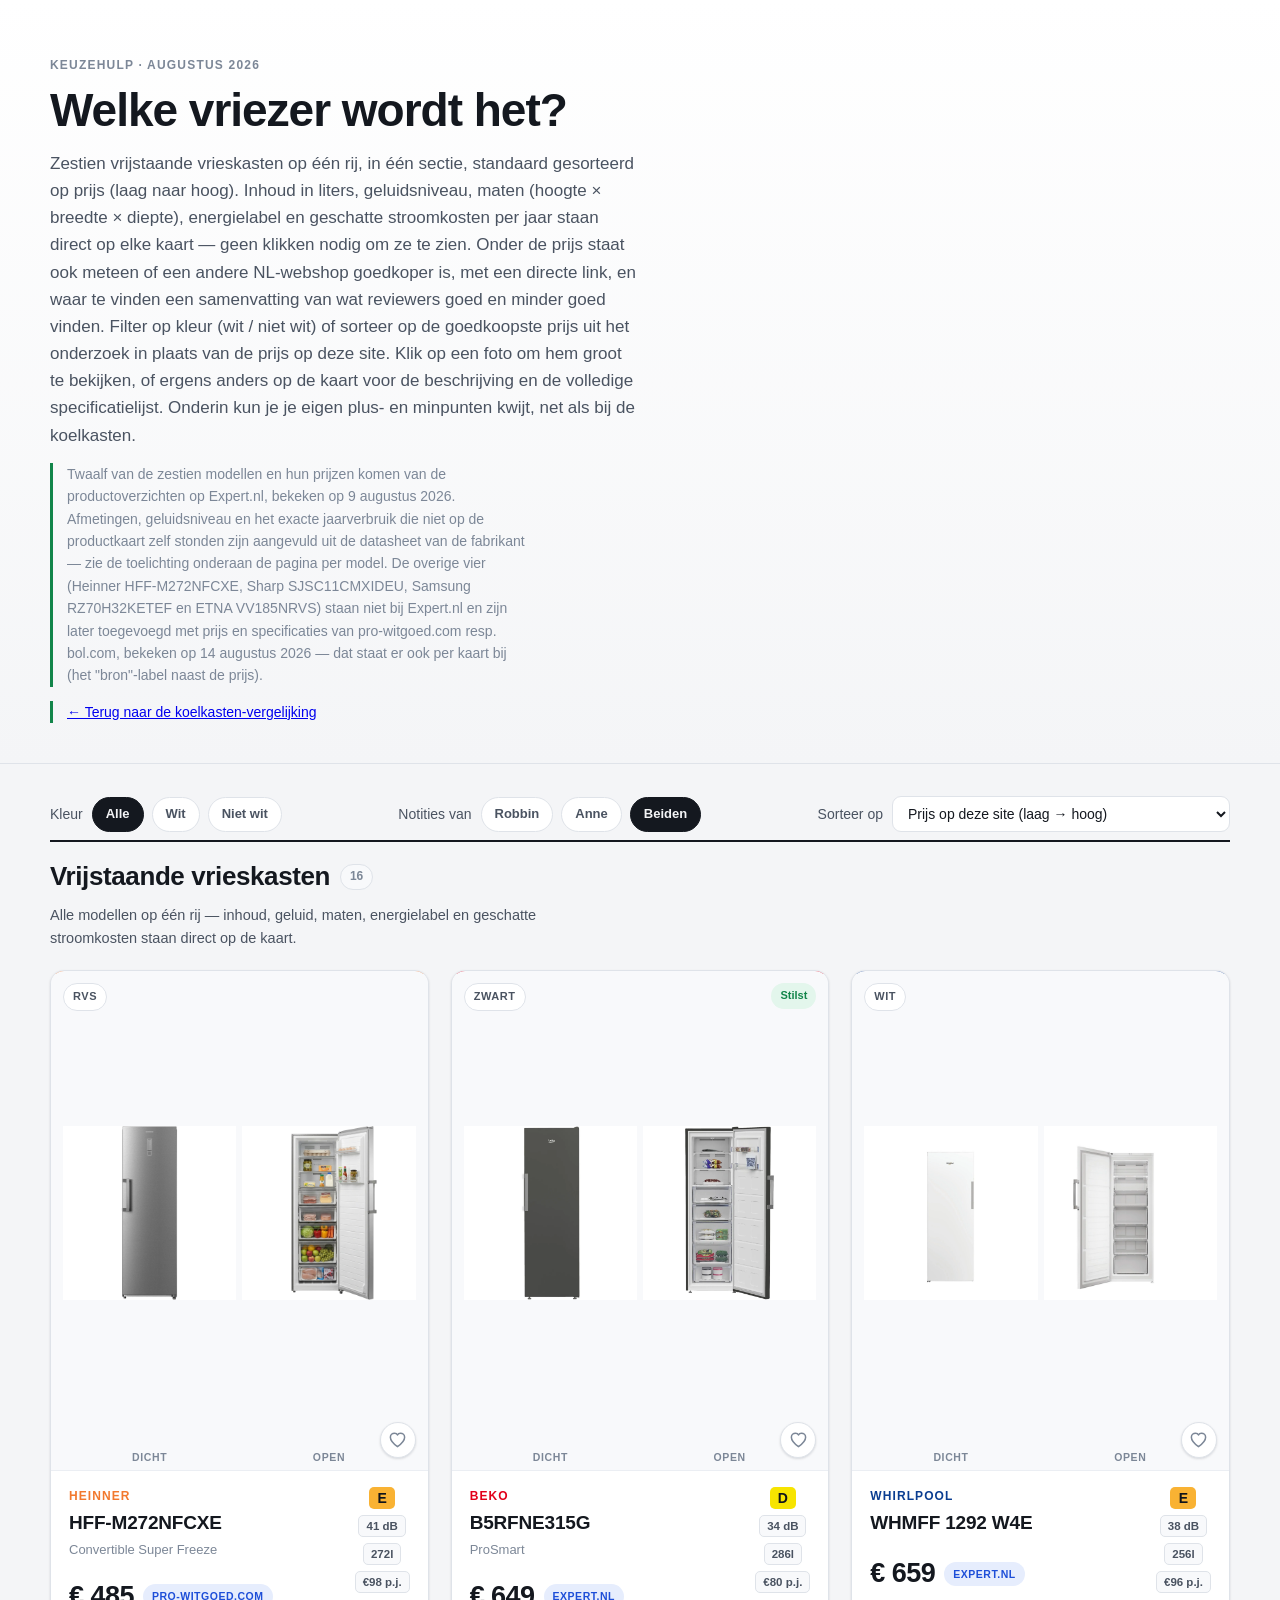
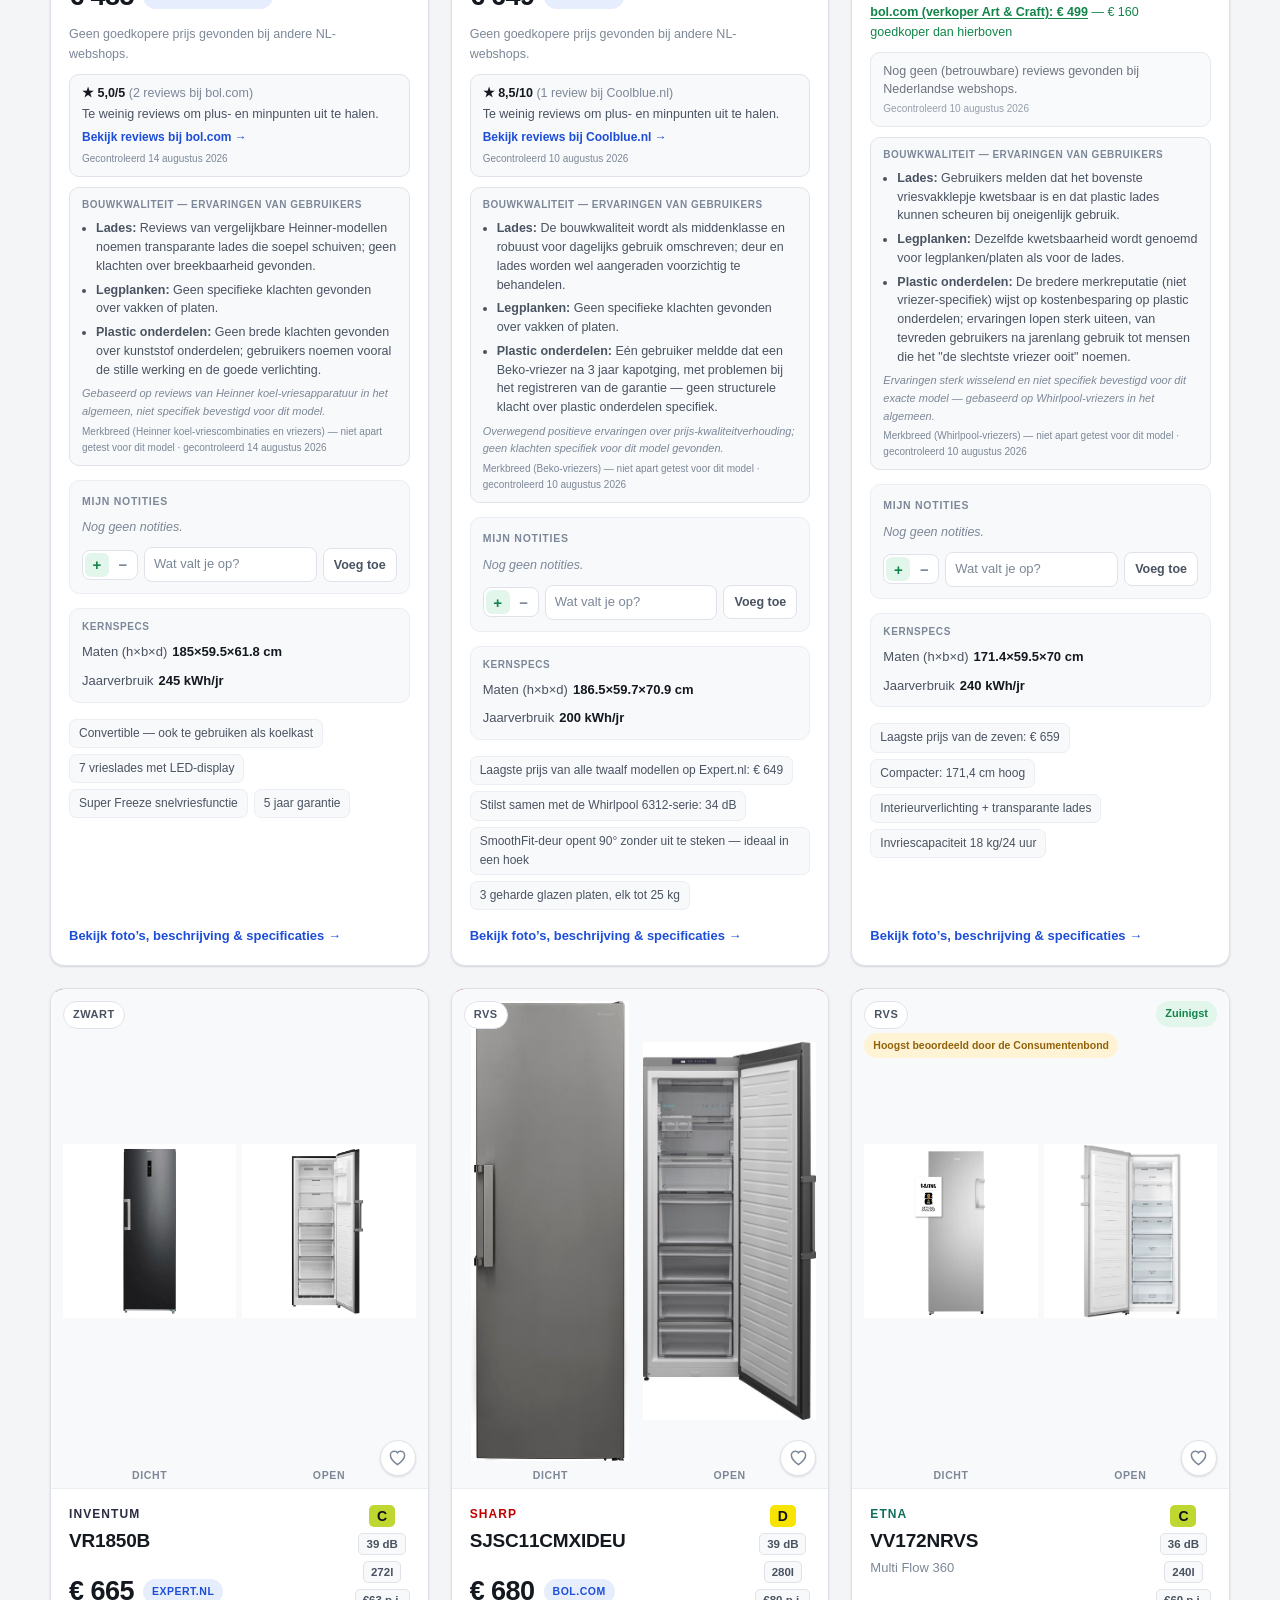
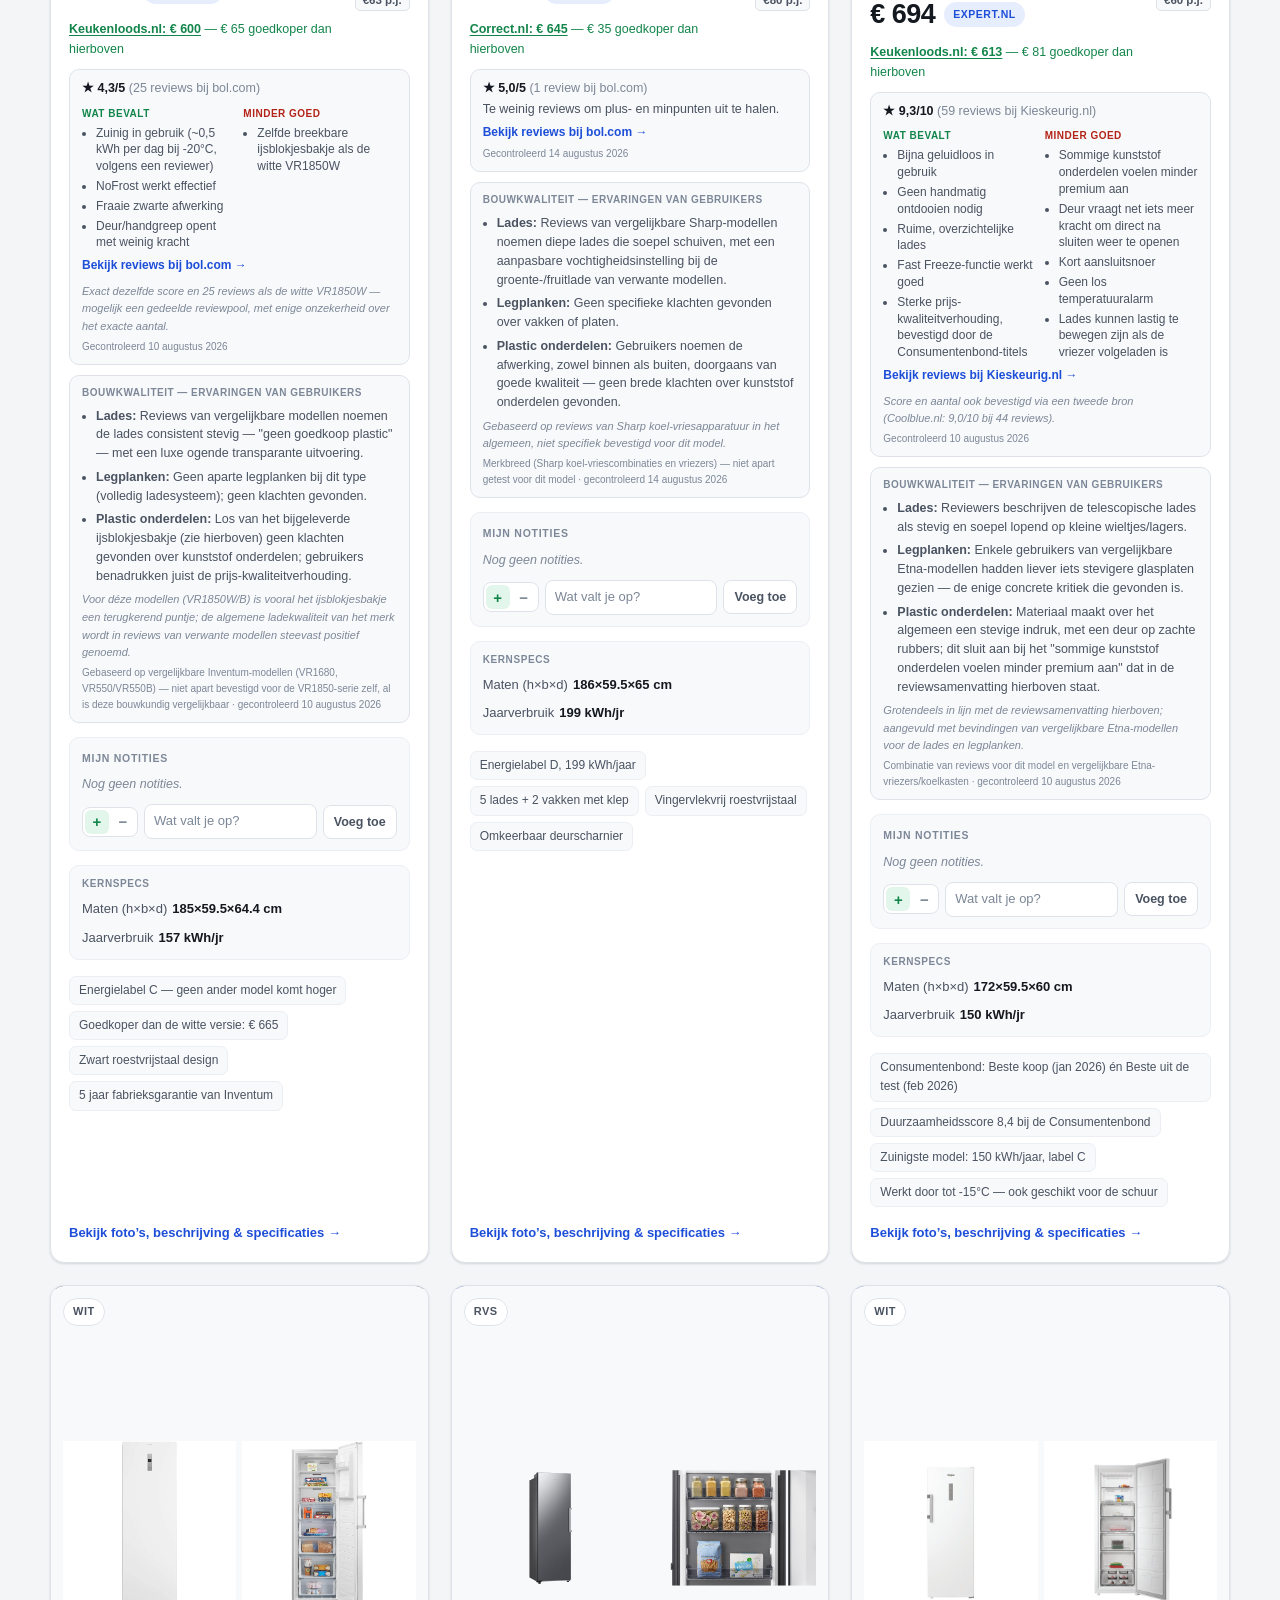
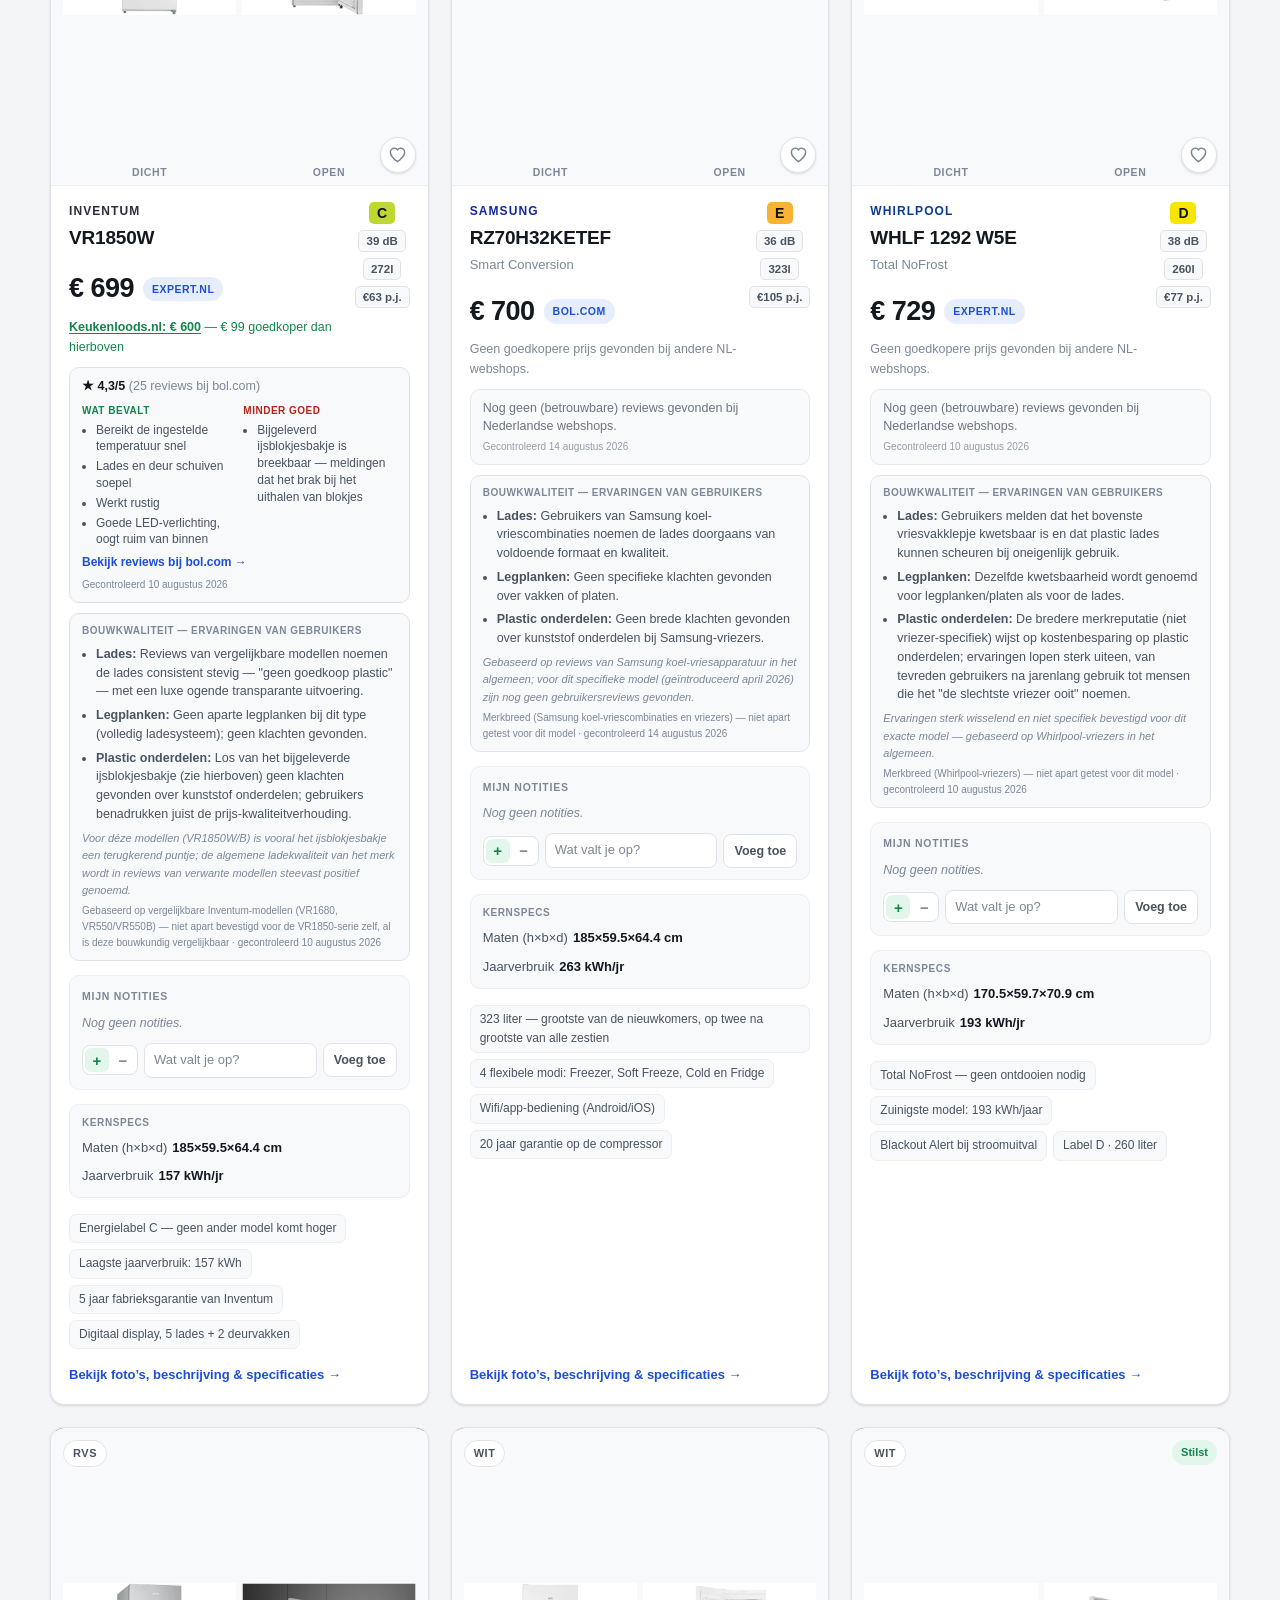
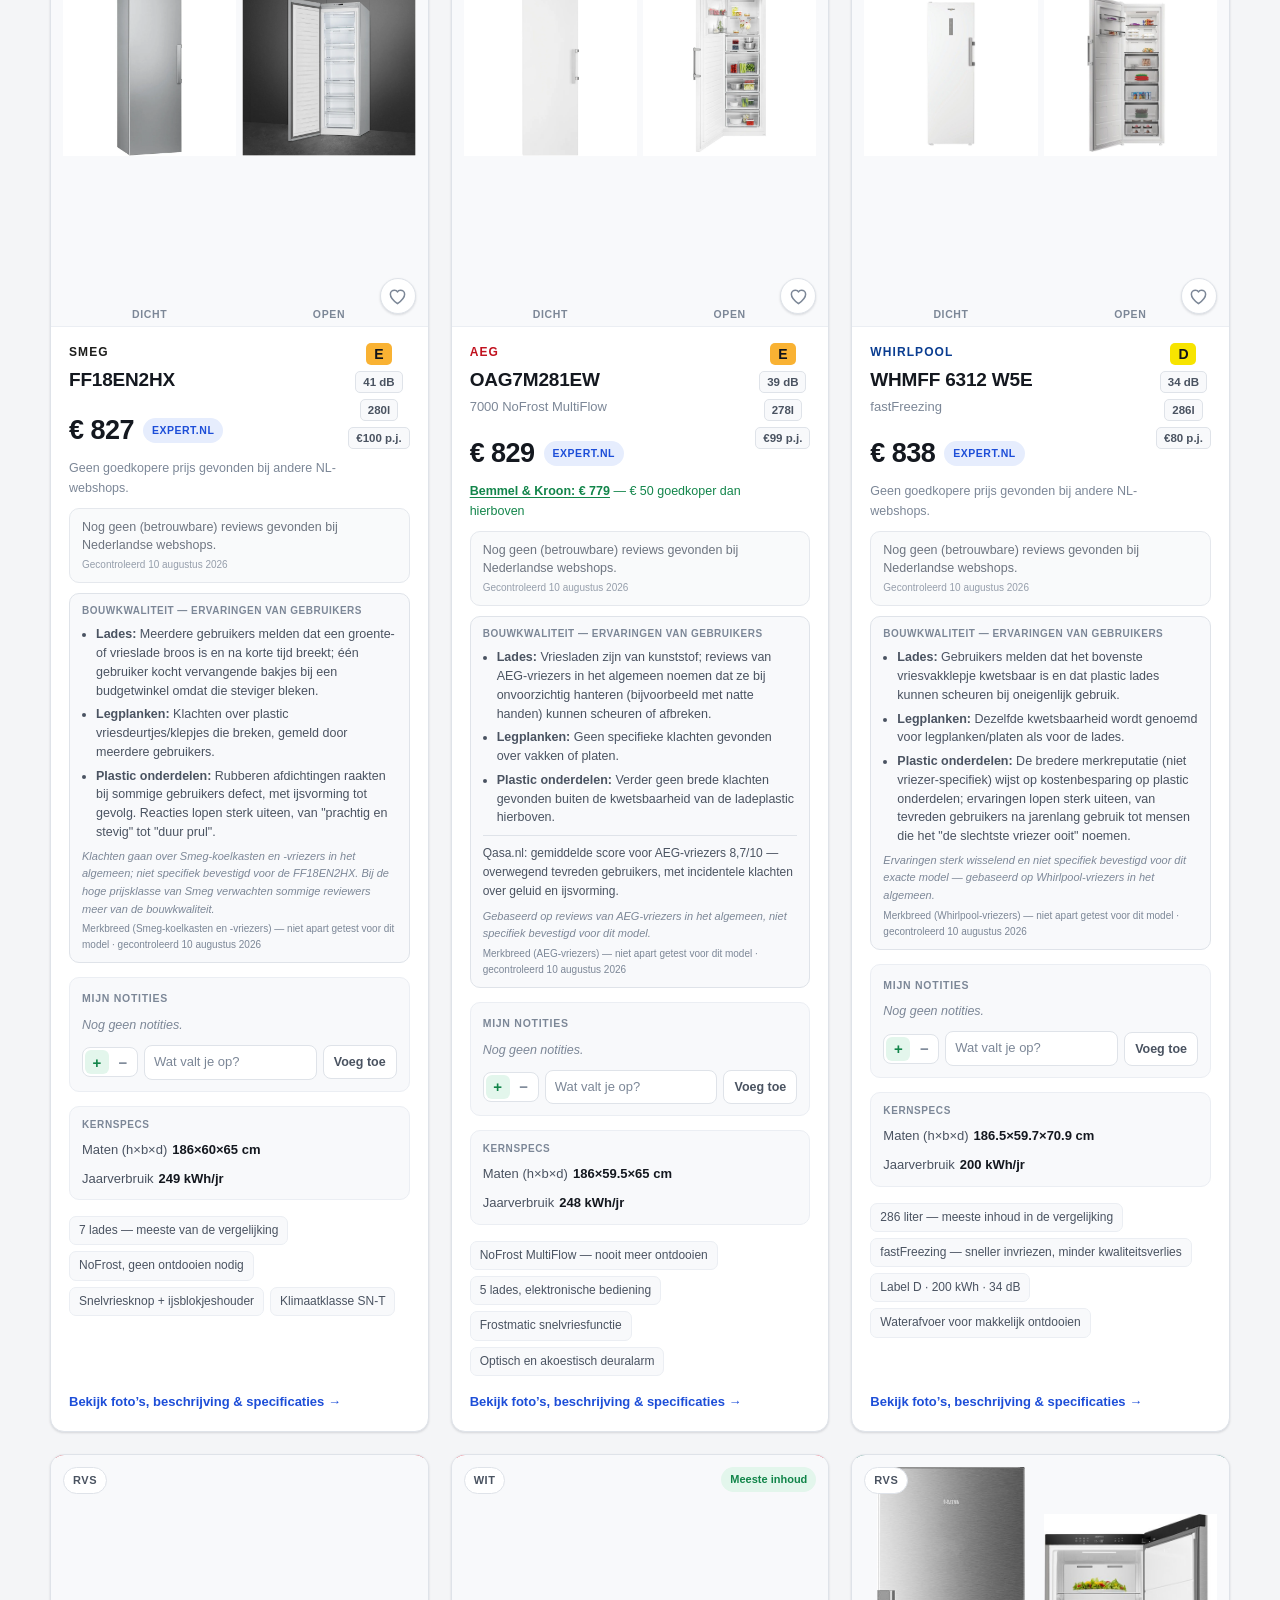
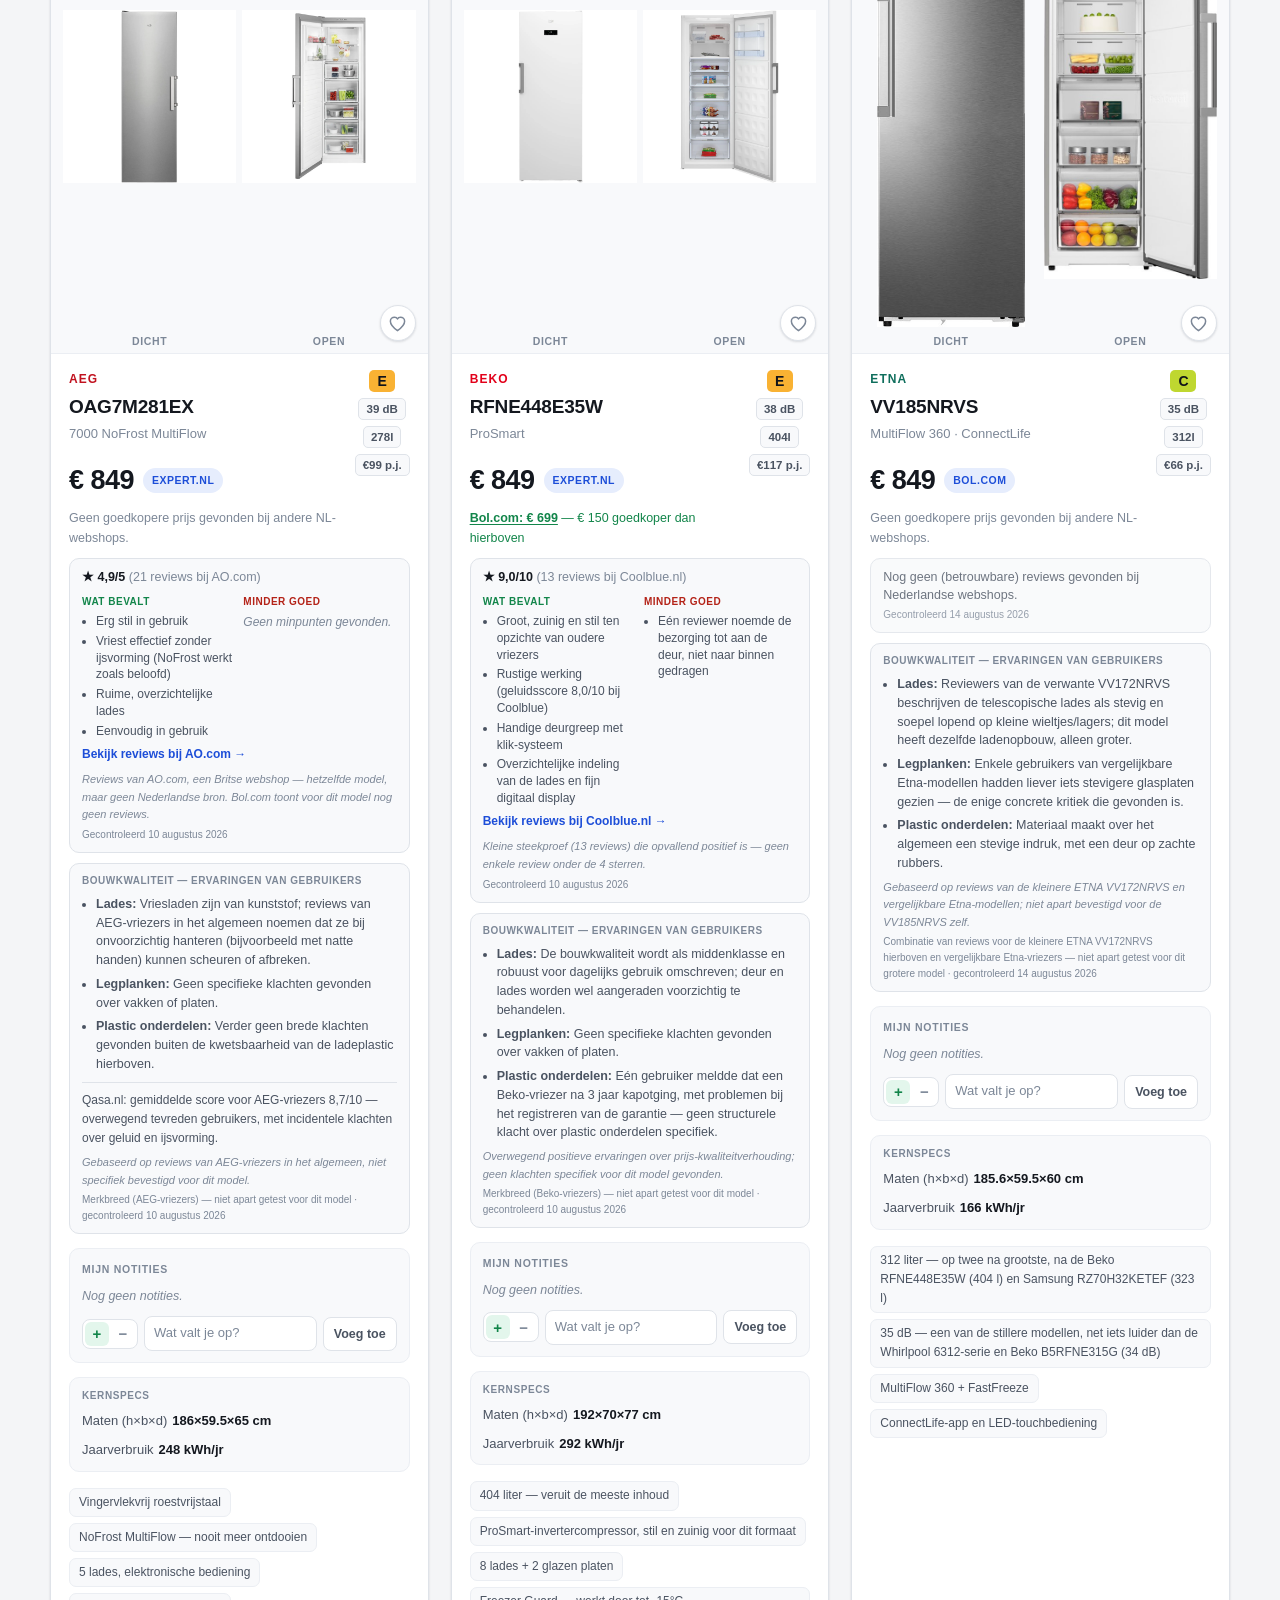
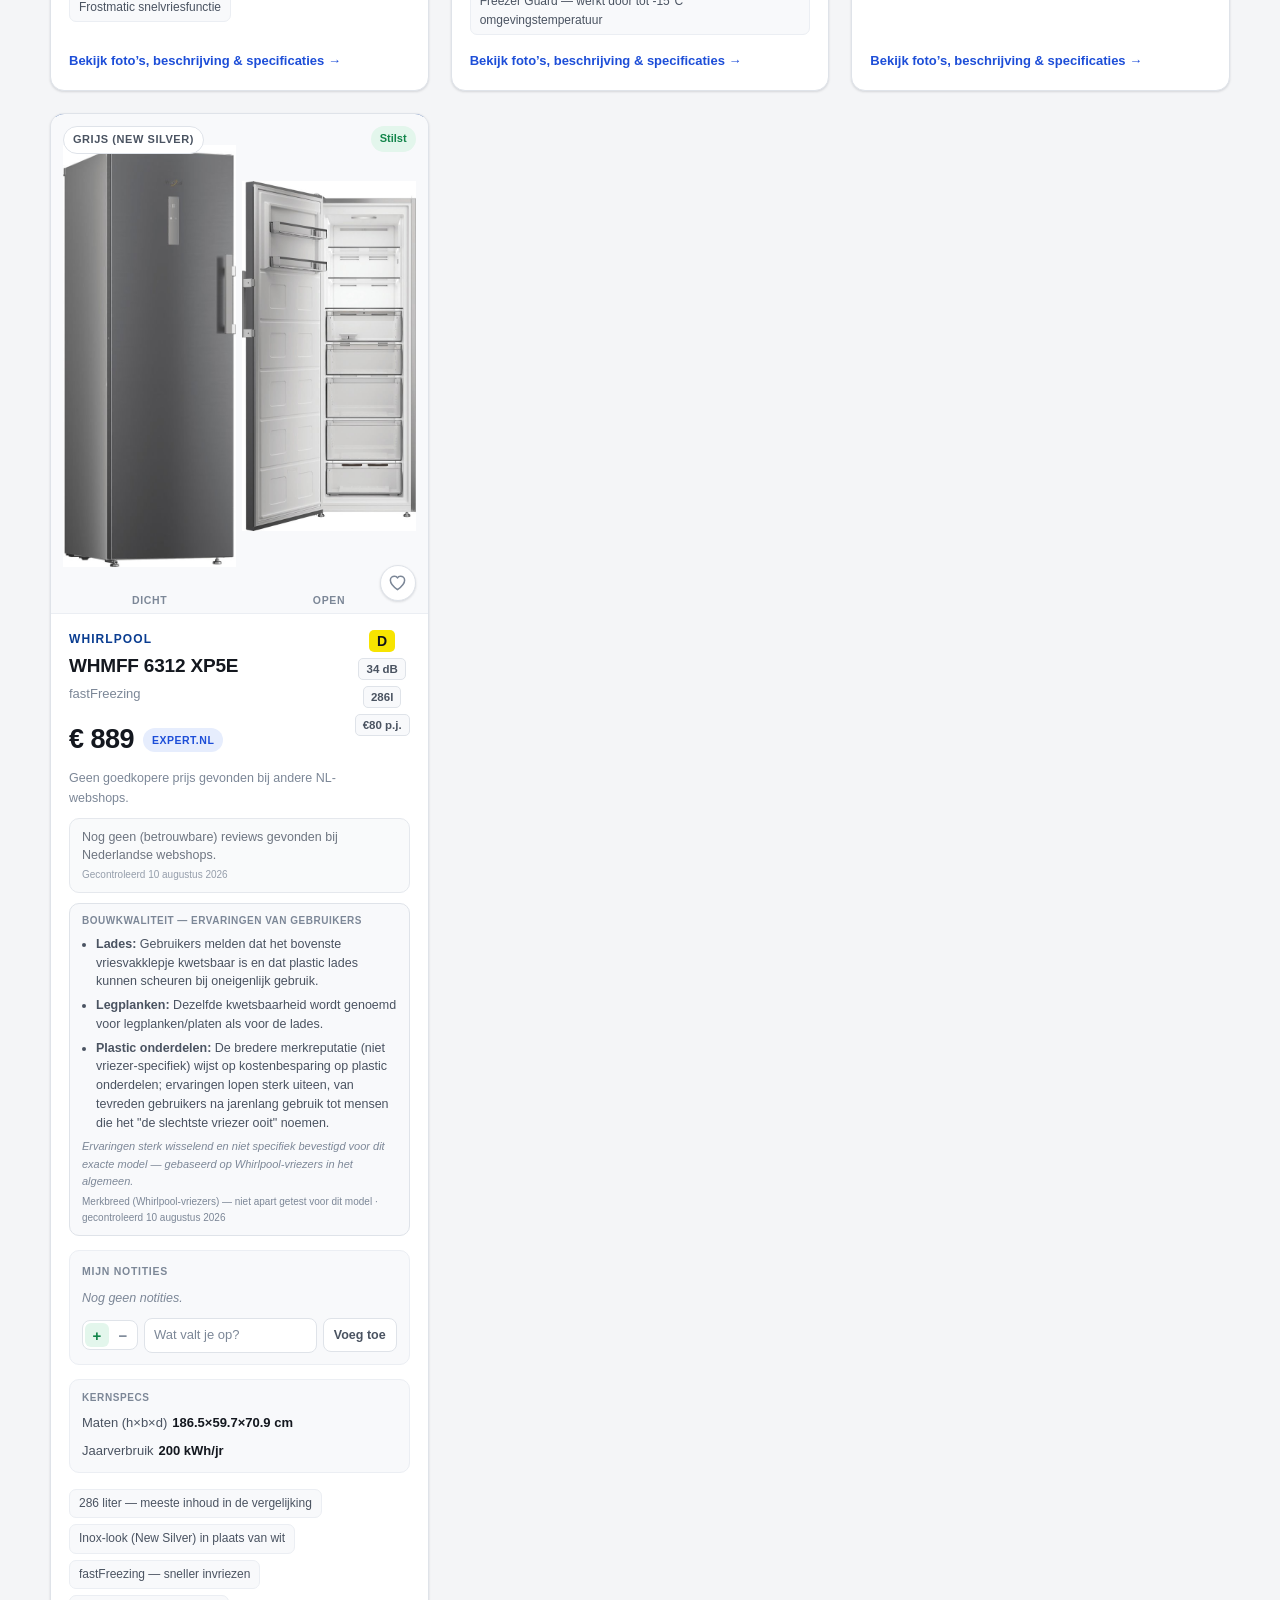
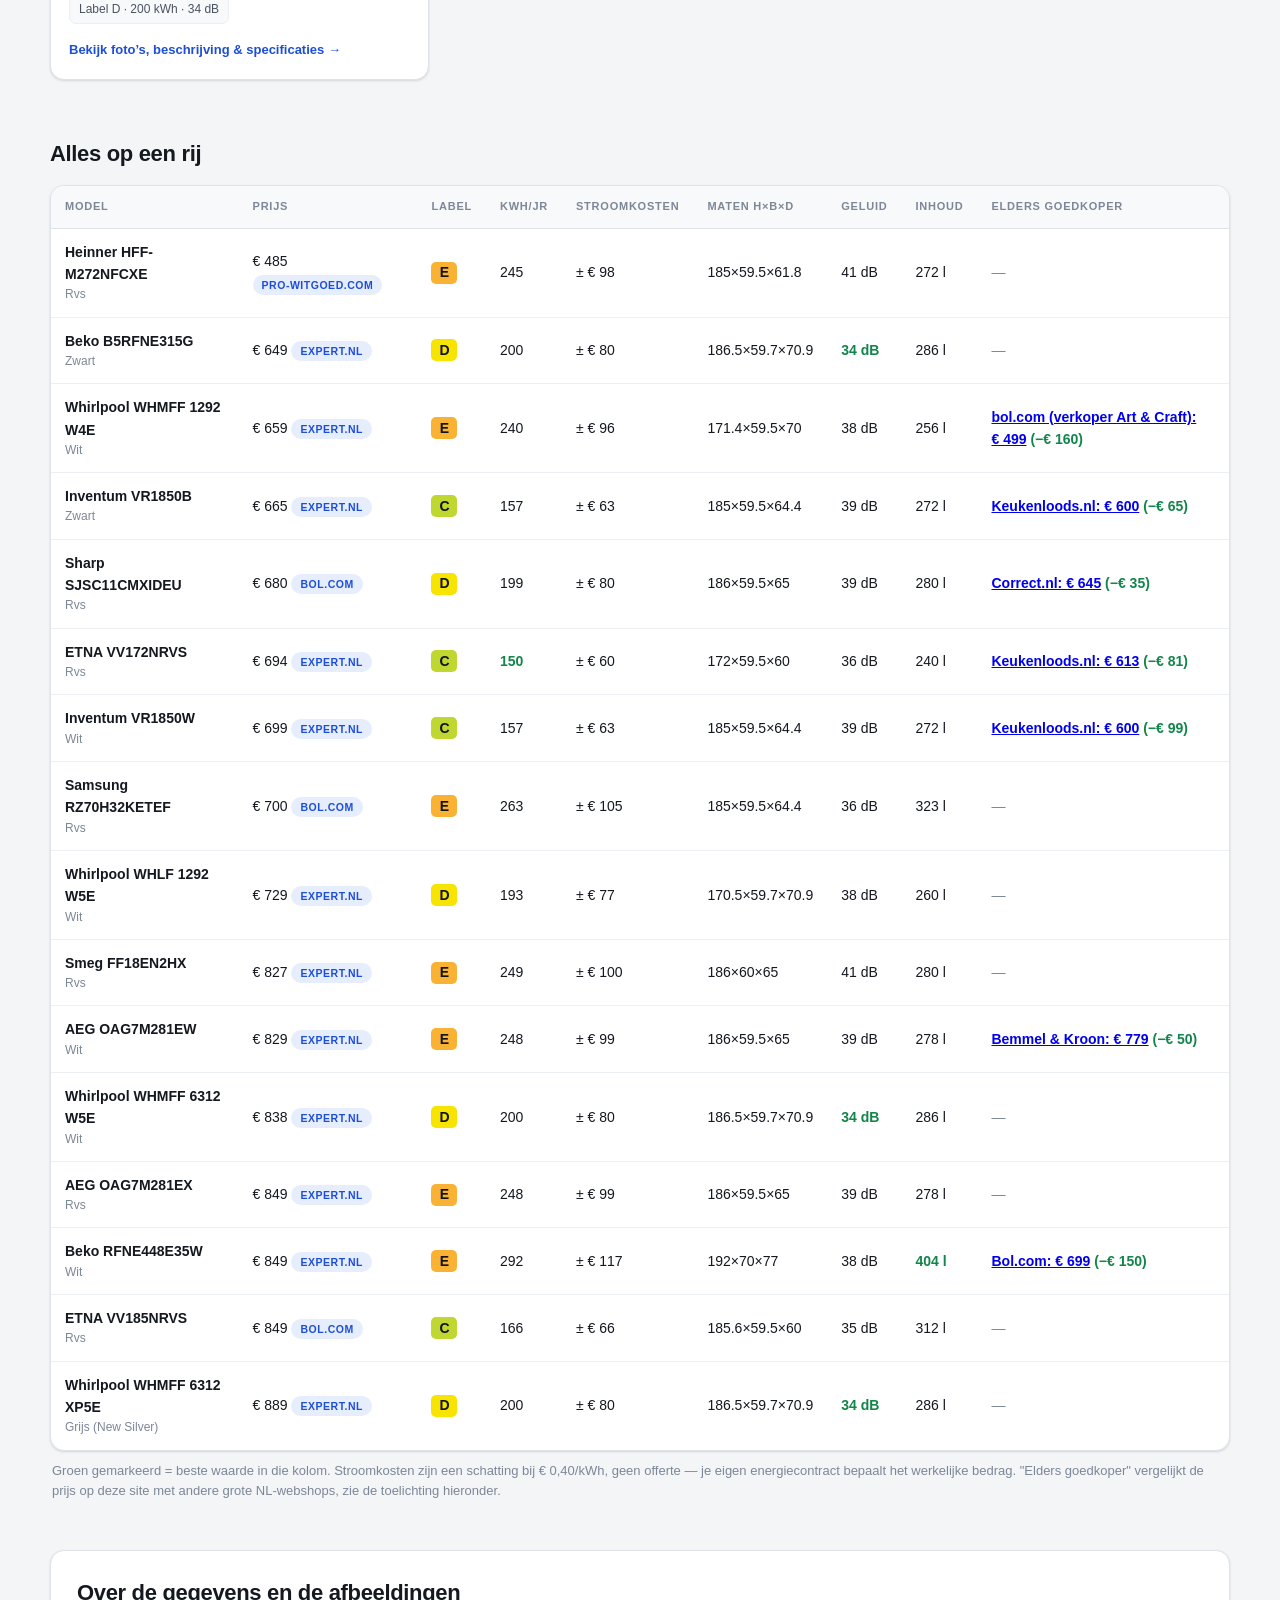
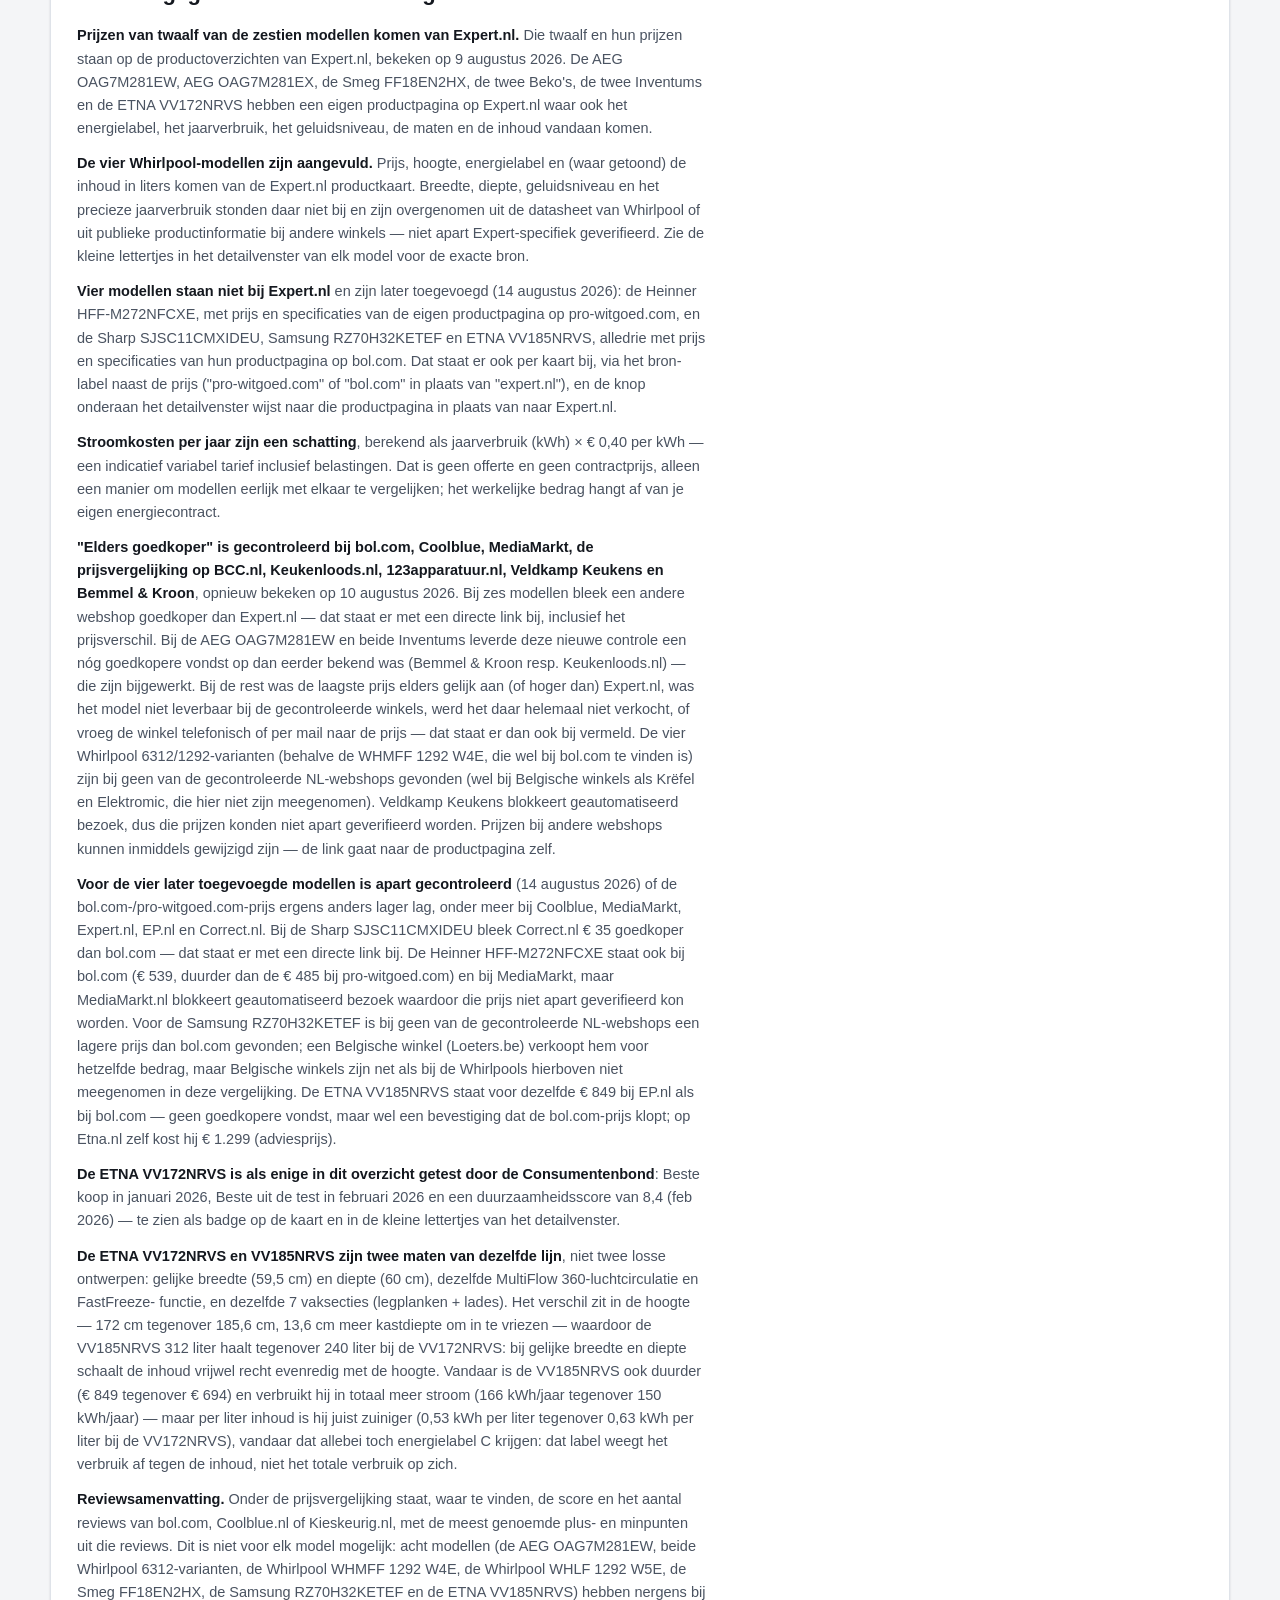
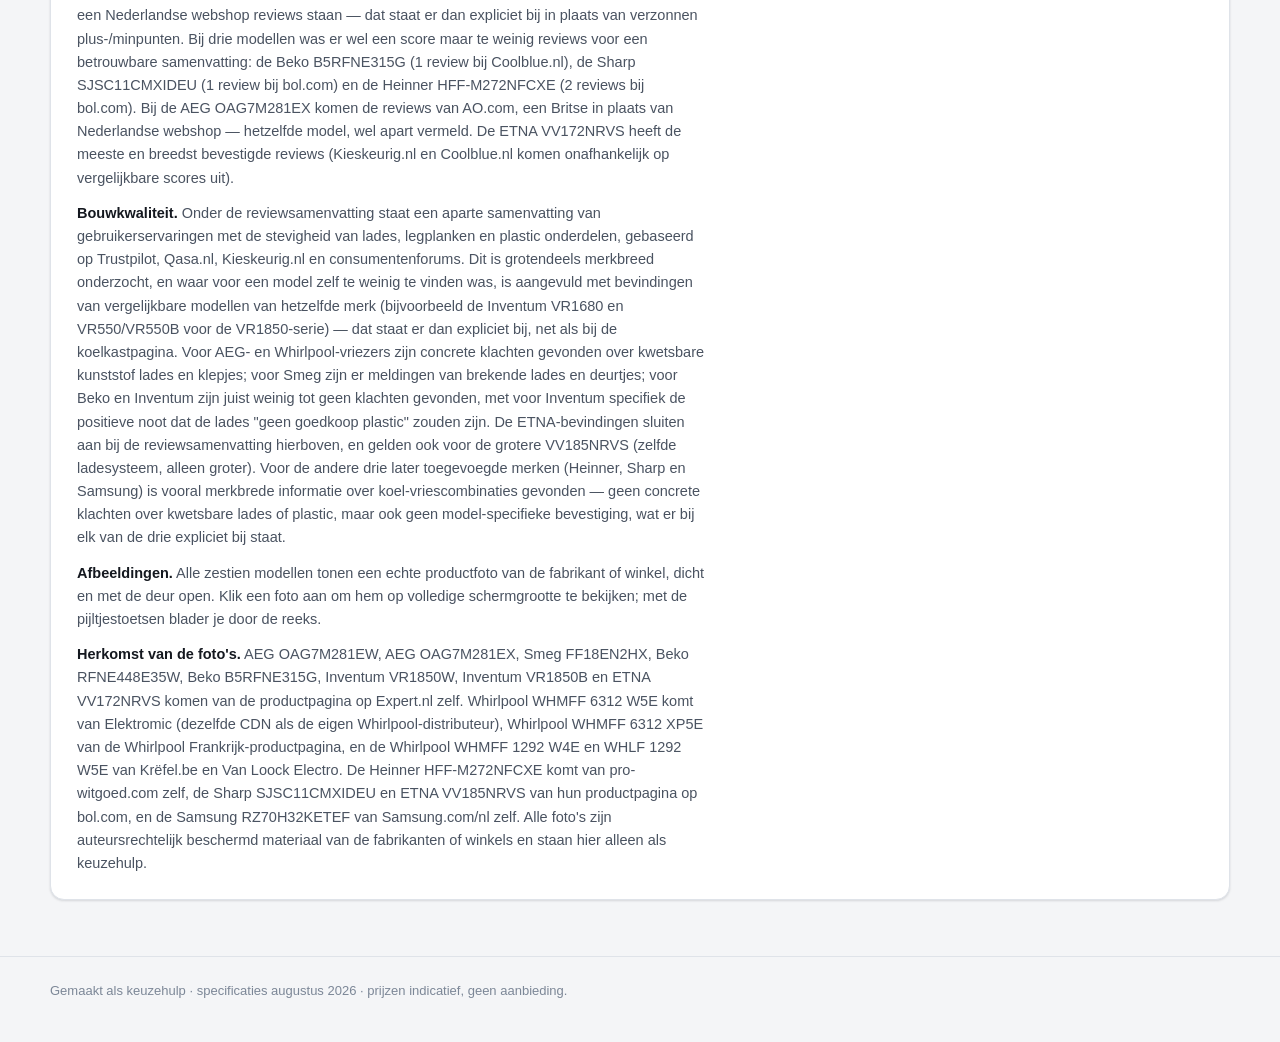
==== commit 3db089c7: "Voeg ETNA VV185NRVS toe en officiële Samsung-fotolink - Nieuwe vriezer toegevoegd: ETNA VV185NRVS (b" ====
--- a/vriezer.html
+++ b/vriezer.html
@@ -4,7 +4,7 @@
 <meta charset="utf-8">
 <meta name="viewport" content="width=device-width, initial-scale=1">
 <title>Vriezers vergelijken — visueel overzicht</title>
-<meta name="description" content="Visueel overzicht van vijftien vrijstaande vrieskasten: inhoud, geluidsniveau, maten, energielabel, geschatte stroomkosten en de goedkoopste NL-webshop per model.">
+<meta name="description" content="Visueel overzicht van zestien vrijstaande vrieskasten: inhoud, geluidsniveau, maten, energielabel, geschatte stroomkosten en de goedkoopste NL-webshop per model.">
 <link rel="stylesheet" href="assets/style.css">
 <link rel="icon" href="data:image/svg+xml,<svg xmlns='http://www.w3.org/2000/svg' viewBox='0 0 100 100'><text y='.9em' font-size='90'>🧊</text></svg>">
 </head>
@@ -15,7 +15,7 @@
     <p class="eyebrow">Keuzehulp · augustus 2026</p>
     <h1>Welke vriezer wordt het?</h1>
     <p class="lede">
-      Vijftien vrijstaande vrieskasten op één rij, in één sectie, standaard
+      Zestien vrijstaande vrieskasten op één rij, in één sectie, standaard
       gesorteerd op prijs (laag naar hoog). Inhoud in liters, geluidsniveau,
       maten (hoogte × breedte × diepte), energielabel en geschatte
       stroomkosten per jaar staan direct op elke kaart — geen klikken nodig om
@@ -29,15 +29,16 @@
       kwijt, net als bij de koelkasten.
     </p>
     <p class="lede-note">
-      Twaalf van de vijftien modellen en hun prijzen komen van de
+      Twaalf van de zestien modellen en hun prijzen komen van de
       productoverzichten op Expert.nl, bekeken op 9 augustus 2026. Afmetingen,
       geluidsniveau en het exacte jaarverbruik die niet op de productkaart
       zelf stonden zijn aangevuld uit de datasheet van de fabrikant — zie de
-      toelichting onderaan de pagina per model. De overige drie (Heinner
-      HFF-M272NFCXE, Sharp SJSC11CMXIDEU en Samsung RZ70H32KETEF) staan niet
-      bij Expert.nl en zijn later toegevoegd met prijs en specificaties van
-      pro-witgoed.com resp. bol.com, bekeken op 14 augustus 2026 — dat staat
-      er ook per kaart bij (het "bron"-label naast de prijs).
+      toelichting onderaan de pagina per model. De overige vier (Heinner
+      HFF-M272NFCXE, Sharp SJSC11CMXIDEU, Samsung RZ70H32KETEF en ETNA
+      VV185NRVS) staan niet bij Expert.nl en zijn later toegevoegd met prijs
+      en specificaties van pro-witgoed.com resp. bol.com, bekeken op 14
+      augustus 2026 — dat staat er ook per kaart bij (het "bron"-label naast
+      de prijs).
     </p>
     <p class="lede-note"><a href="index.html">&larr; Terug naar de koelkasten-vergelijking</a></p>
   </div>
@@ -104,7 +105,7 @@
   <section class="disclosure" aria-labelledby="bron-title">
     <h2 id="bron-title">Over de gegevens en de afbeeldingen</h2>
     <p>
-      <strong>Prijzen van twaalf van de vijftien modellen komen van
+      <strong>Prijzen van twaalf van de zestien modellen komen van
       Expert.nl.</strong> Die twaalf en hun prijzen staan op de
       productoverzichten van Expert.nl, bekeken op 9 augustus 2026. De AEG
       OAG7M281EW, AEG OAG7M281EX, de Smeg FF18EN2HX, de twee Beko's, de twee
@@ -122,14 +123,15 @@
       detailvenster van elk model voor de exacte bron.
     </p>
     <p>
-      <strong>Drie modellen staan niet bij Expert.nl</strong> en zijn later
+      <strong>Vier modellen staan niet bij Expert.nl</strong> en zijn later
       toegevoegd (14 augustus 2026): de Heinner HFF-M272NFCXE, met prijs en
       specificaties van de eigen productpagina op pro-witgoed.com, en de
-      Sharp SJSC11CMXIDEU en Samsung RZ70H32KETEF, allebei met prijs en
-      specificaties van hun productpagina op bol.com. Dat staat er ook per
-      kaart bij, via het bron-label naast de prijs ("pro-witgoed.com" of
-      "bol.com" in plaats van "expert.nl"), en de knop onderaan het
-      detailvenster wijst naar die productpagina in plaats van naar Expert.nl.
+      Sharp SJSC11CMXIDEU, Samsung RZ70H32KETEF en ETNA VV185NRVS, alledrie
+      met prijs en specificaties van hun productpagina op bol.com. Dat staat
+      er ook per kaart bij, via het bron-label naast de prijs
+      ("pro-witgoed.com" of "bol.com" in plaats van "expert.nl"), en de knop
+      onderaan het detailvenster wijst naar die productpagina in plaats van
+      naar Expert.nl.
     </p>
     <p>
       <strong>Stroomkosten per jaar zijn een schatting</strong>, berekend als
@@ -156,9 +158,9 @@
       inmiddels gewijzigd zijn — de link gaat naar de productpagina zelf.
     </p>
     <p>
-      <strong>Voor de drie later toegevoegde modellen is apart gecontroleerd</strong>
+      <strong>Voor de vier later toegevoegde modellen is apart gecontroleerd</strong>
       (14 augustus 2026) of de bol.com-/pro-witgoed.com-prijs ergens anders lager lag,
-      onder meer bij Coolblue, MediaMarkt, Expert.nl en Correct.nl. Bij de Sharp
+      onder meer bij Coolblue, MediaMarkt, Expert.nl, EP.nl en Correct.nl. Bij de Sharp
       SJSC11CMXIDEU bleek Correct.nl € 35 goedkoper dan bol.com — dat staat er met een
       directe link bij. De Heinner HFF-M272NFCXE staat ook bij bol.com (€ 539, duurder dan
       de € 485 bij pro-witgoed.com) en bij MediaMarkt, maar MediaMarkt.nl blokkeert
@@ -166,7 +168,9 @@
       Samsung RZ70H32KETEF is bij geen van de gecontroleerde NL-webshops een lagere prijs
       dan bol.com gevonden; een Belgische winkel (Loeters.be) verkoopt hem voor hetzelfde
       bedrag, maar Belgische winkels zijn net als bij de Whirlpools hierboven niet
-      meegenomen in deze vergelijking.
+      meegenomen in deze vergelijking. De ETNA VV185NRVS staat voor dezelfde € 849 bij
+      EP.nl als bij bol.com — geen goedkopere vondst, maar wel een bevestiging dat de
+      bol.com-prijs klopt; op Etna.nl zelf kost hij € 1.299 (adviesprijs).
     </p>
     <p>
       <strong>De ETNA VV172NRVS is als enige in dit overzicht getest door de
@@ -175,19 +179,35 @@
       als badge op de kaart en in de kleine lettertjes van het detailvenster.
     </p>
     <p>
+      <strong>De ETNA VV172NRVS en VV185NRVS zijn twee maten van dezelfde
+      lijn</strong>, niet twee losse ontwerpen: gelijke breedte (59,5 cm) en
+      diepte (60 cm), dezelfde MultiFlow 360-luchtcirculatie en FastFreeze-
+      functie, en dezelfde 7 vaksecties (legplanken + lades). Het verschil
+      zit in de hoogte — 172 cm tegenover 185,6 cm, 13,6 cm meer kastdiepte
+      om in te vriezen — waardoor de VV185NRVS 312 liter haalt tegenover 240
+      liter bij de VV172NRVS: bij gelijke breedte en diepte schaalt de
+      inhoud vrijwel recht evenredig met de hoogte. Vandaar is de VV185NRVS
+      ook duurder (€ 849 tegenover € 694) en verbruikt hij in totaal meer
+      stroom (166 kWh/jaar tegenover 150 kWh/jaar) — maar per liter inhoud
+      is hij juist zuiniger (0,53 kWh per liter tegenover 0,63 kWh per liter
+      bij de VV172NRVS), vandaar dat allebei toch energielabel C krijgen: dat
+      label weegt het verbruik af tegen de inhoud, niet het totale verbruik
+      op zich.
+    </p>
+    <p>
       <strong>Reviewsamenvatting.</strong> Onder de prijsvergelijking staat, waar te vinden,
       de score en het aantal reviews van bol.com, Coolblue.nl of Kieskeurig.nl, met de meest
-      genoemde plus- en minpunten uit die reviews. Dit is niet voor elk model mogelijk: zeven
+      genoemde plus- en minpunten uit die reviews. Dit is niet voor elk model mogelijk: acht
       modellen (de AEG OAG7M281EW, beide Whirlpool 6312-varianten, de Whirlpool WHMFF 1292 W4E,
-      de Whirlpool WHLF 1292 W5E, de Smeg FF18EN2HX en de Samsung RZ70H32KETEF) hebben nergens
-      bij een Nederlandse webshop reviews staan — dat staat er dan expliciet bij in plaats van
-      verzonnen plus-/minpunten. Bij drie modellen was er wel een score maar te weinig reviews
-      voor een betrouwbare samenvatting: de Beko B5RFNE315G (1 review bij Coolblue.nl), de
-      Sharp SJSC11CMXIDEU (1 review bij bol.com) en de Heinner HFF-M272NFCXE (2 reviews bij
-      bol.com). Bij de AEG OAG7M281EX komen de reviews van AO.com, een Britse in plaats van
-      Nederlandse webshop — hetzelfde model, wel apart vermeld. De ETNA VV172NRVS heeft de
-      meeste en breedst bevestigde reviews (Kieskeurig.nl en Coolblue.nl komen onafhankelijk op
-      vergelijkbare scores uit).
+      de Whirlpool WHLF 1292 W5E, de Smeg FF18EN2HX, de Samsung RZ70H32KETEF en de ETNA
+      VV185NRVS) hebben nergens bij een Nederlandse webshop reviews staan — dat staat er dan
+      expliciet bij in plaats van verzonnen plus-/minpunten. Bij drie modellen was er wel een
+      score maar te weinig reviews voor een betrouwbare samenvatting: de Beko B5RFNE315G (1
+      review bij Coolblue.nl), de Sharp SJSC11CMXIDEU (1 review bij bol.com) en de Heinner
+      HFF-M272NFCXE (2 reviews bij bol.com). Bij de AEG OAG7M281EX komen de reviews van AO.com,
+      een Britse in plaats van Nederlandse webshop — hetzelfde model, wel apart vermeld. De
+      ETNA VV172NRVS heeft de meeste en breedst bevestigde reviews (Kieskeurig.nl en
+      Coolblue.nl komen onafhankelijk op vergelijkbare scores uit).
     </p>
     <p>
       <strong>Bouwkwaliteit.</strong> Onder de reviewsamenvatting staat een aparte samenvatting
@@ -200,14 +220,15 @@
       kwetsbare kunststof lades en klepjes; voor Smeg zijn er meldingen van brekende lades en
       deurtjes; voor Beko en Inventum zijn juist weinig tot geen klachten gevonden, met voor
       Inventum specifiek de positieve noot dat de lades "geen goedkoop plastic" zouden zijn. De
-      ETNA-bevindingen sluiten aan bij de reviewsamenvatting hierboven. Voor de drie later
+      ETNA-bevindingen sluiten aan bij de reviewsamenvatting hierboven, en gelden ook voor de
+      grotere VV185NRVS (zelfde ladesysteem, alleen groter). Voor de andere drie later
       toegevoegde merken (Heinner, Sharp en Samsung) is vooral merkbrede informatie over
       koel-vriescombinaties gevonden — geen concrete klachten over kwetsbare lades of plastic,
       maar ook geen model-specifieke bevestiging, wat er bij elk van de drie expliciet bij
       staat.
     </p>
     <p>
-      <strong>Afbeeldingen.</strong> Alle vijftien modellen tonen een echte
+      <strong>Afbeeldingen.</strong> Alle zestien modellen tonen een echte
       productfoto van de fabrikant of winkel, dicht en met de deur open. Klik
       een foto aan om hem op volledige schermgrootte te bekijken; met de
       pijltjestoetsen blader je door de reeks.
@@ -220,10 +241,11 @@
       CDN als de eigen Whirlpool-distributeur), Whirlpool WHMFF 6312 XP5E van
       de Whirlpool Frankrijk-productpagina, en de Whirlpool WHMFF 1292 W4E en
       WHLF 1292 W5E van Krëfel.be en Van Loock Electro. De Heinner
-      HFF-M272NFCXE komt van pro-witgoed.com zelf, en de Sharp SJSC11CMXIDEU
-      en Samsung RZ70H32KETEF van hun productpagina op bol.com. Alle foto's
-      zijn auteursrechtelijk beschermd materiaal van de fabrikanten of
-      winkels en staan hier alleen als keuzehulp.
+      HFF-M272NFCXE komt van pro-witgoed.com zelf, de Sharp SJSC11CMXIDEU en
+      ETNA VV185NRVS van hun productpagina op bol.com, en de Samsung
+      RZ70H32KETEF van Samsung.com/nl zelf. Alle foto's zijn auteursrechtelijk
+      beschermd materiaal van de fabrikanten of winkels en staan hier alleen
+      als keuzehulp.
     </p>
   </section>
 
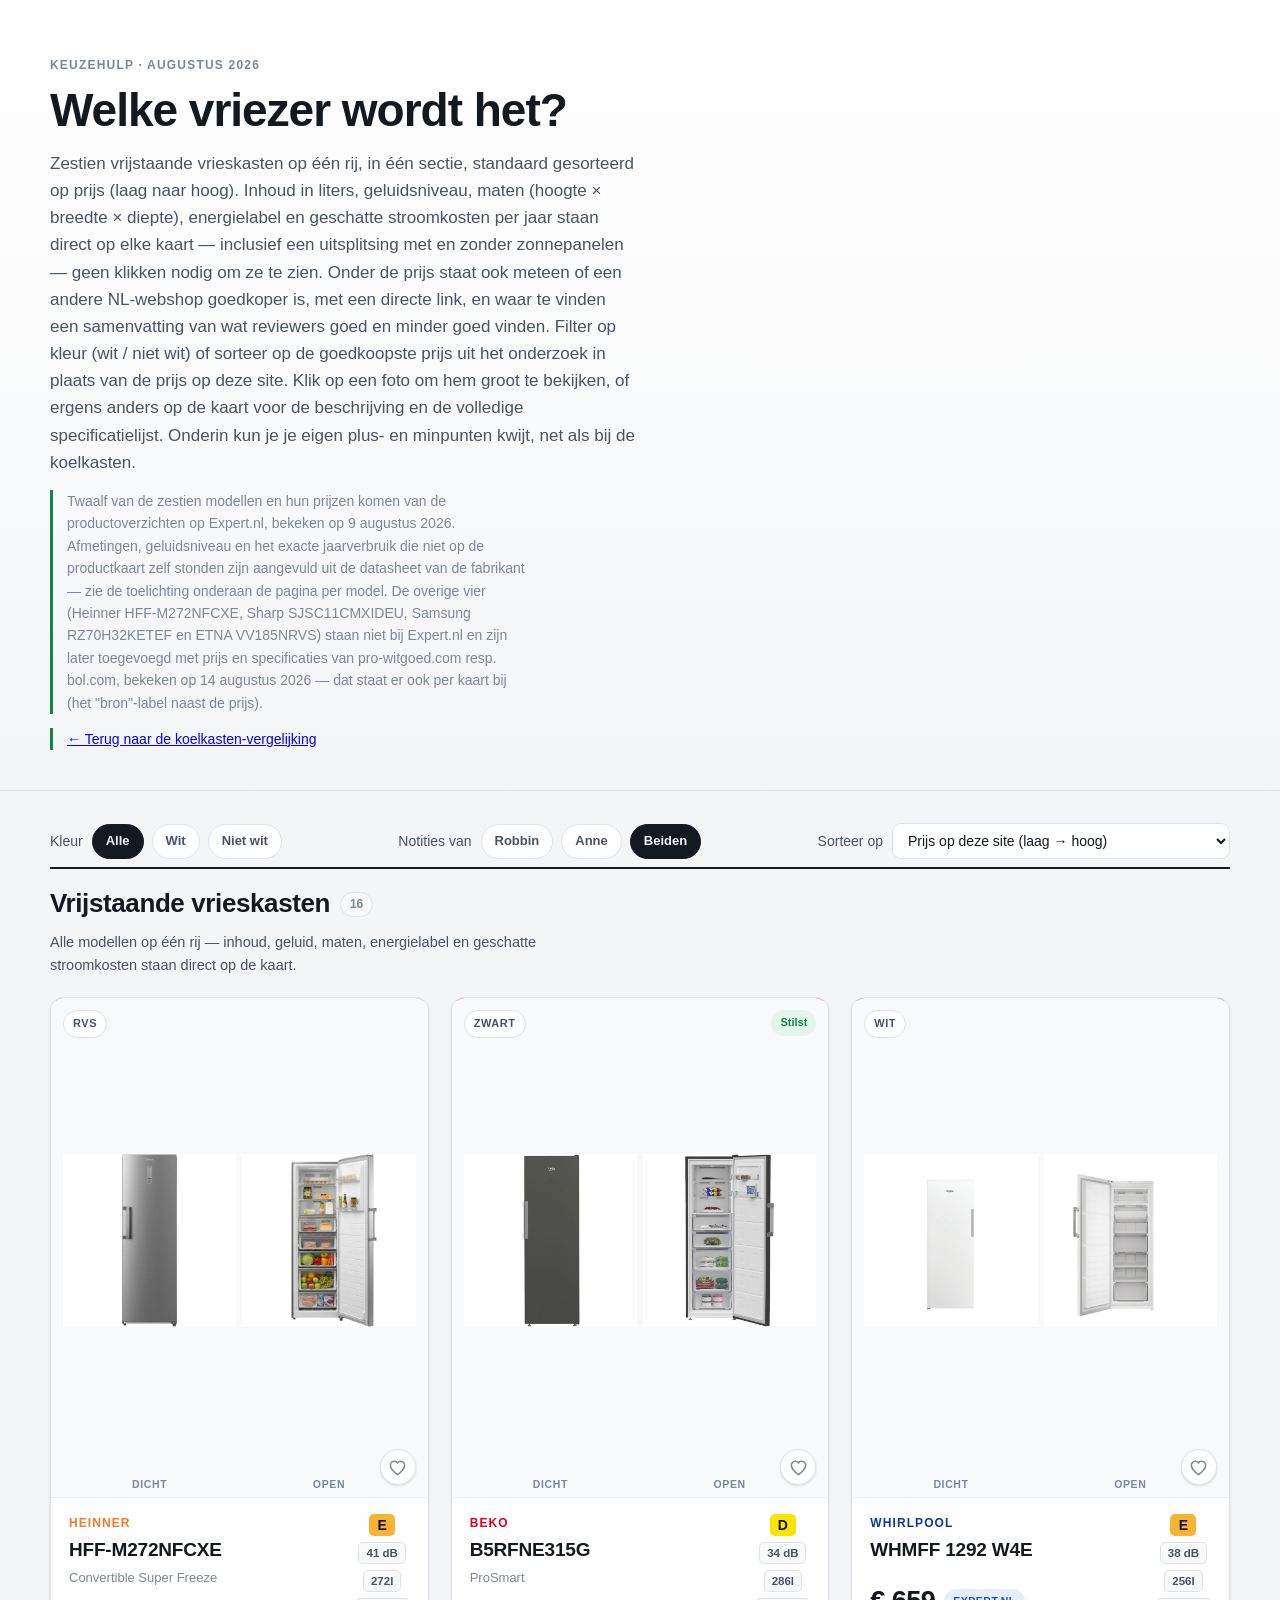
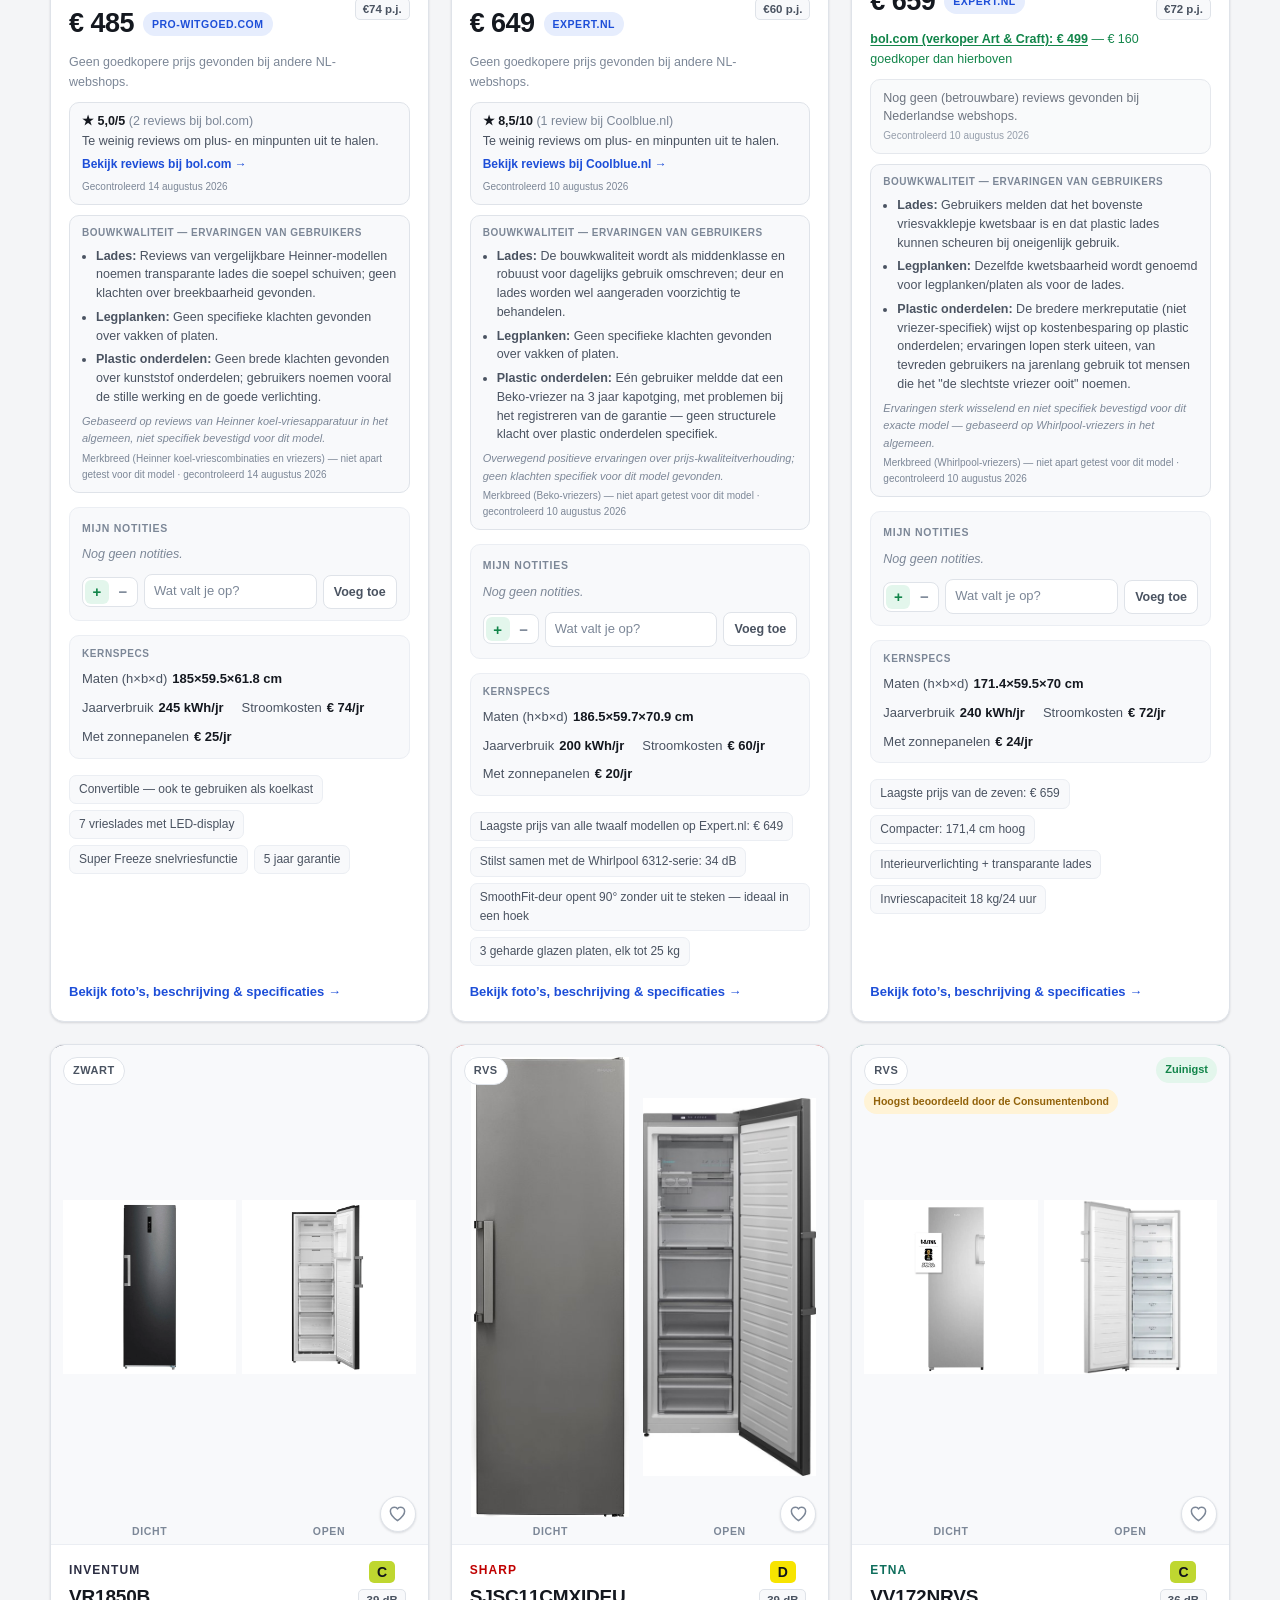
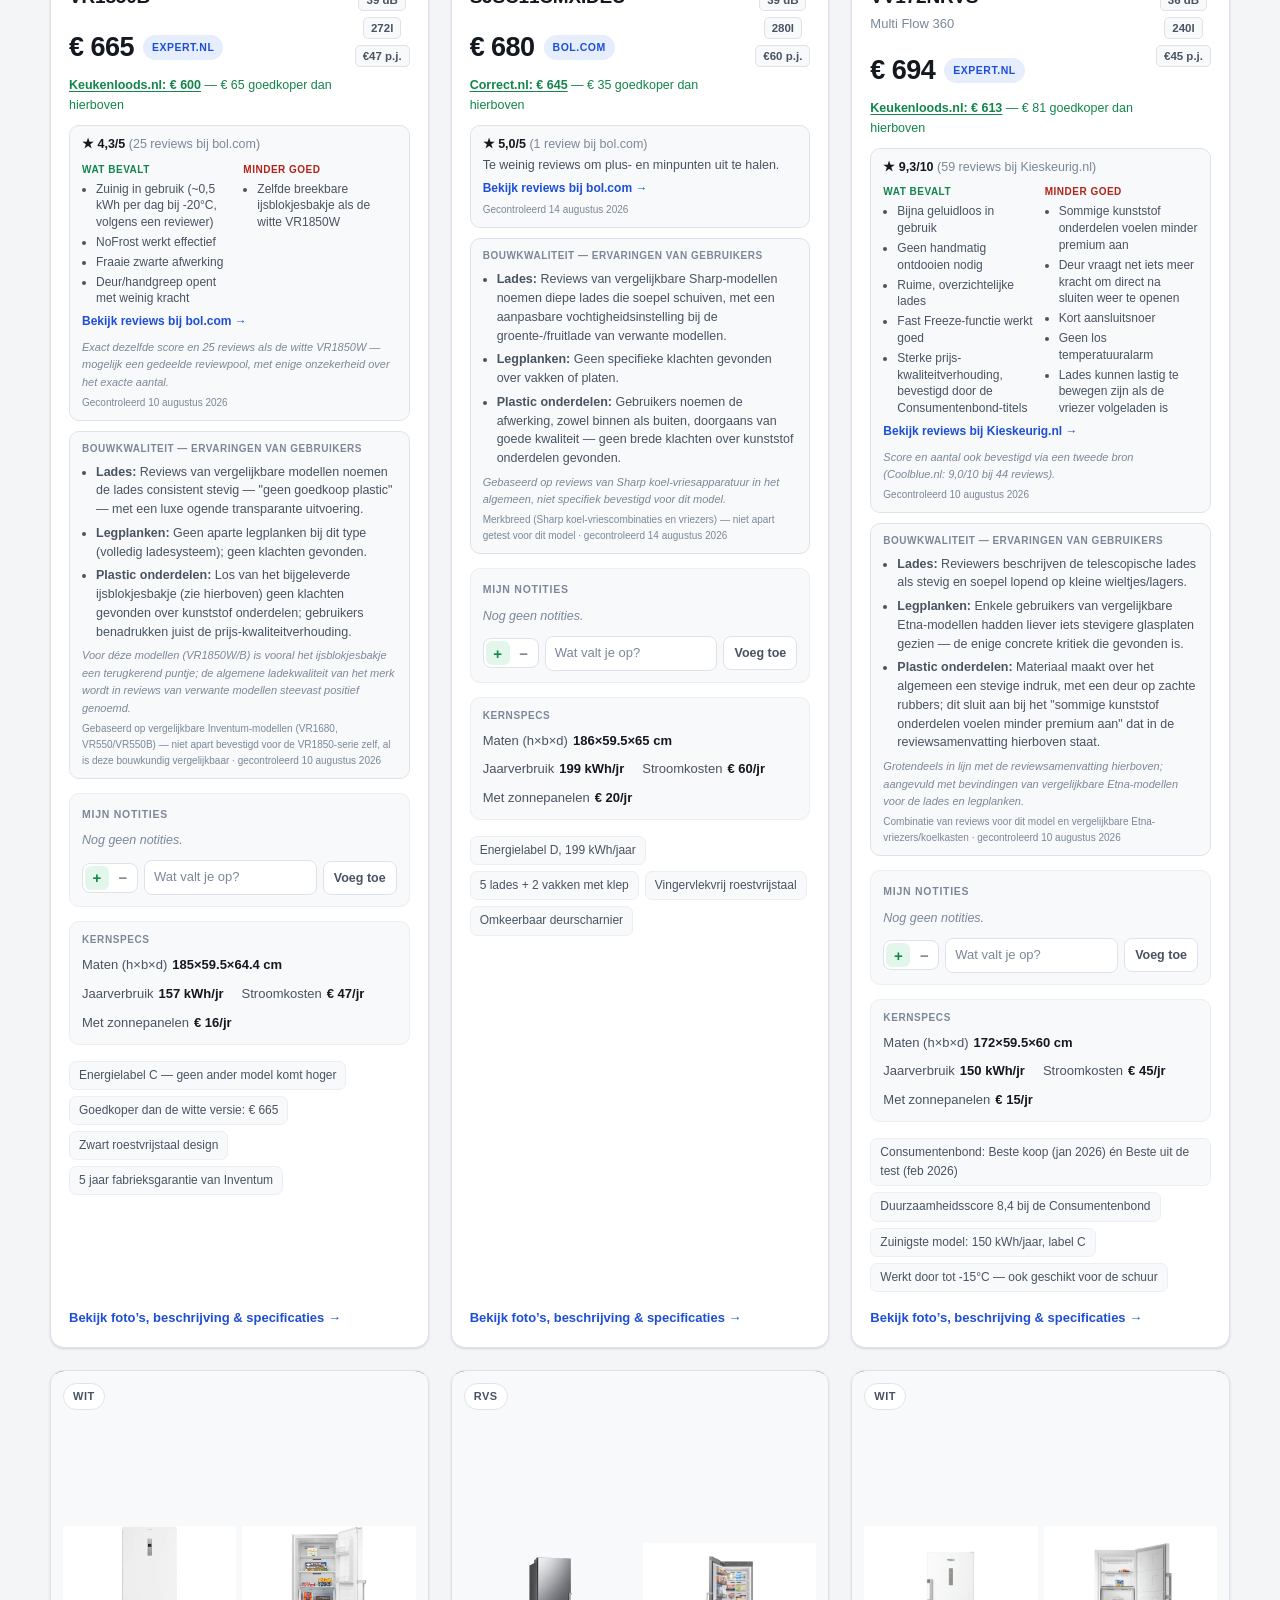
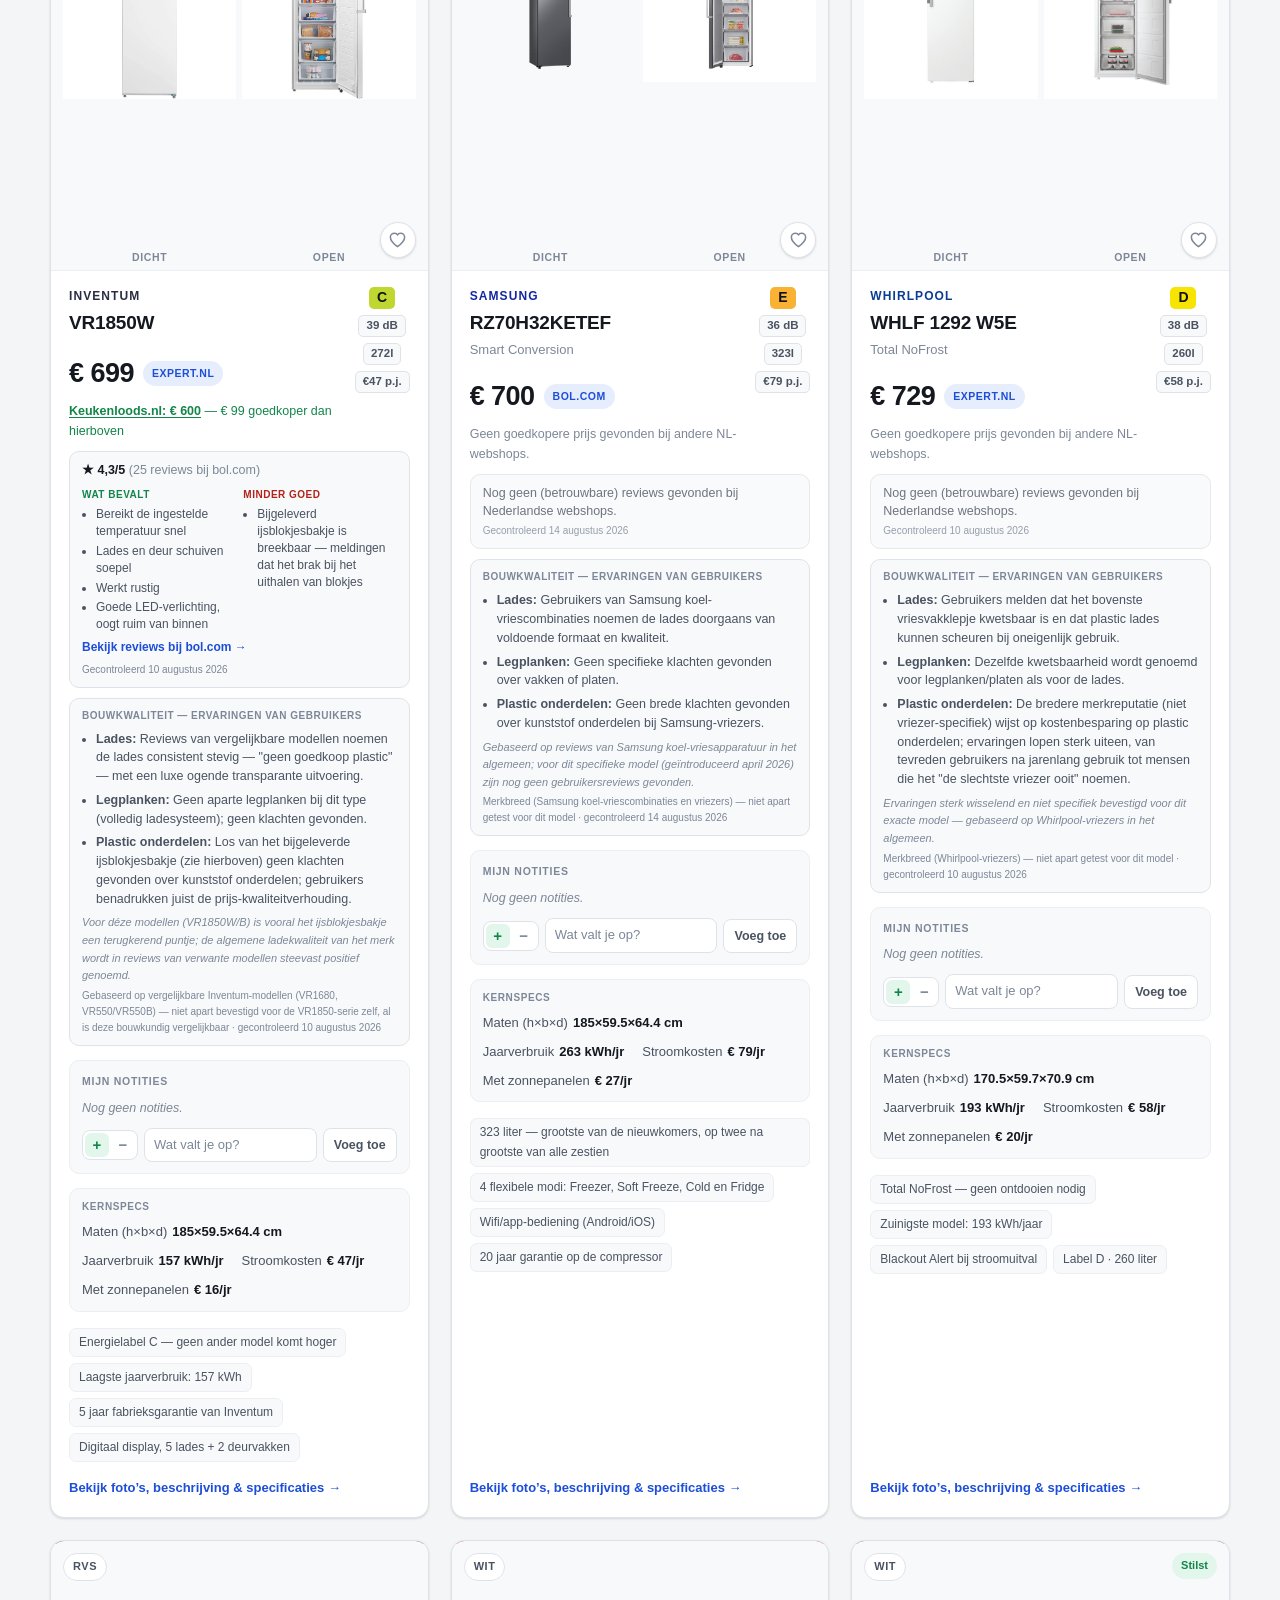
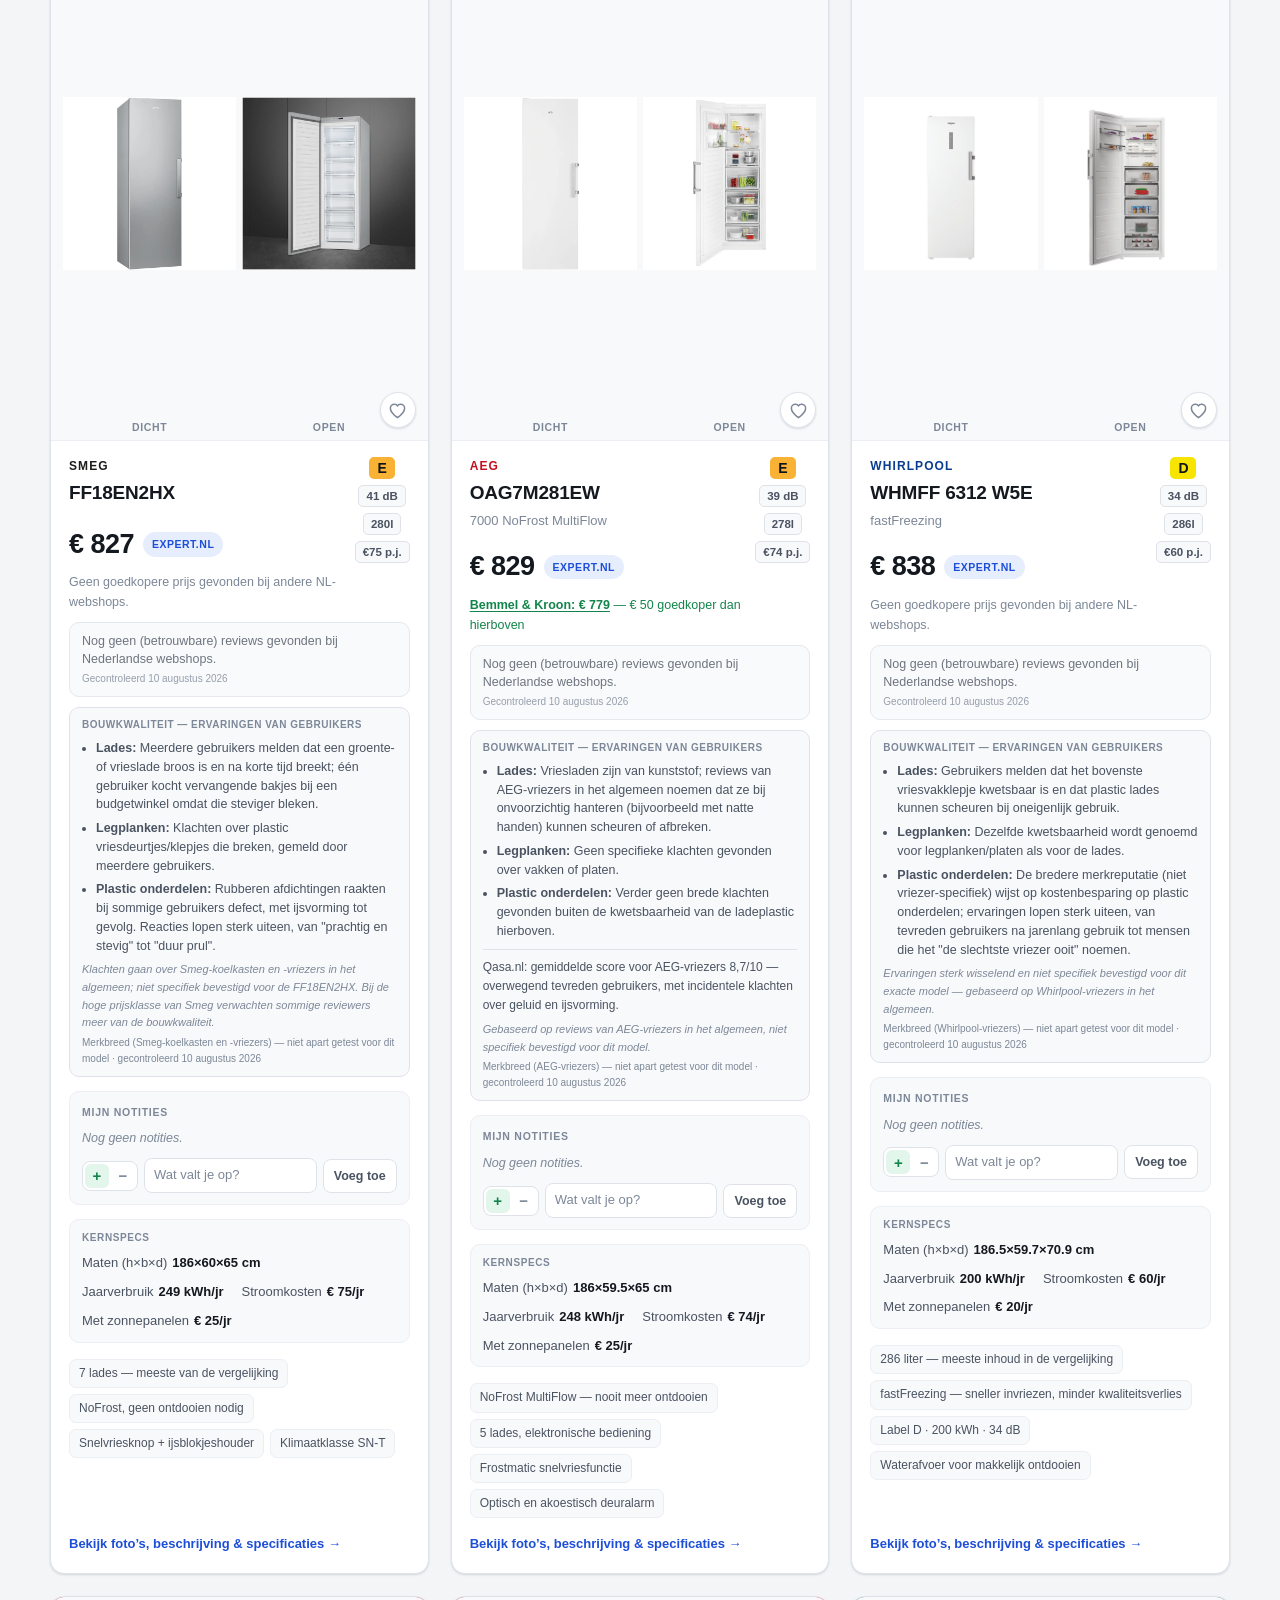
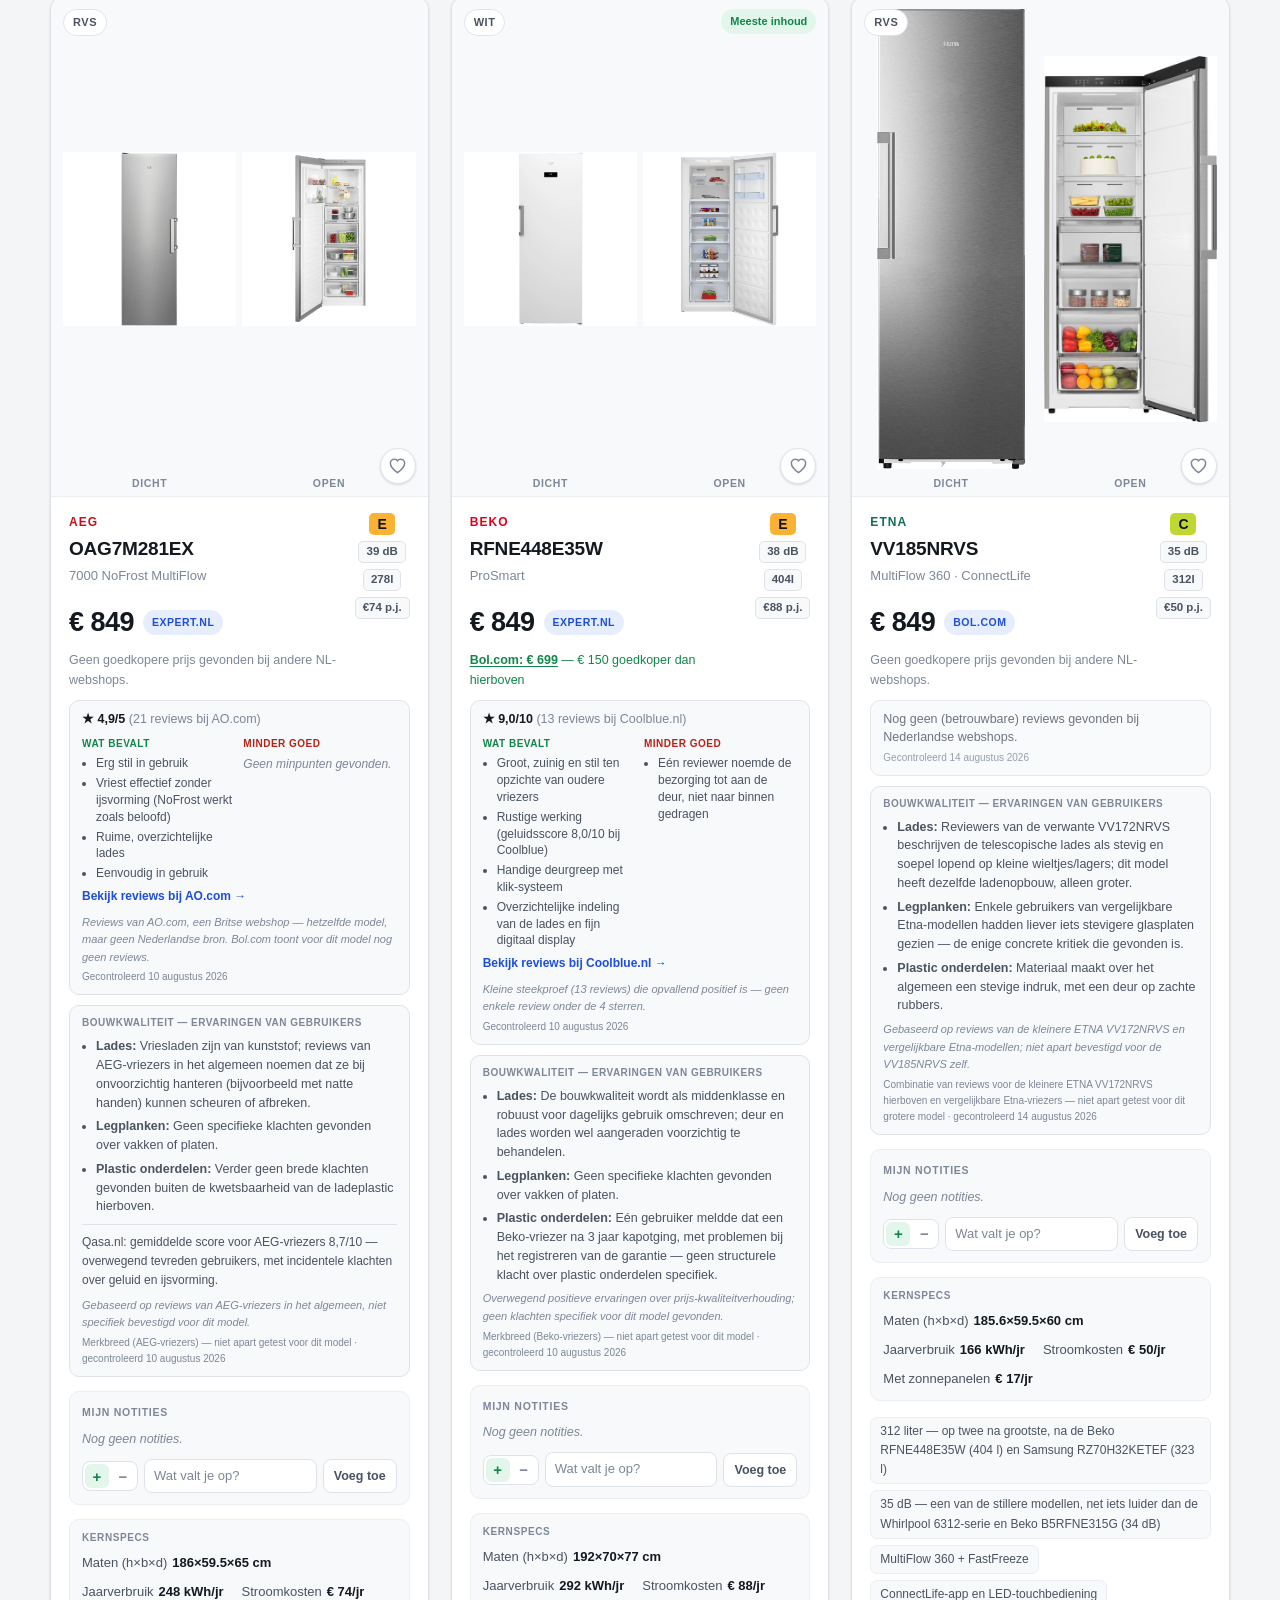
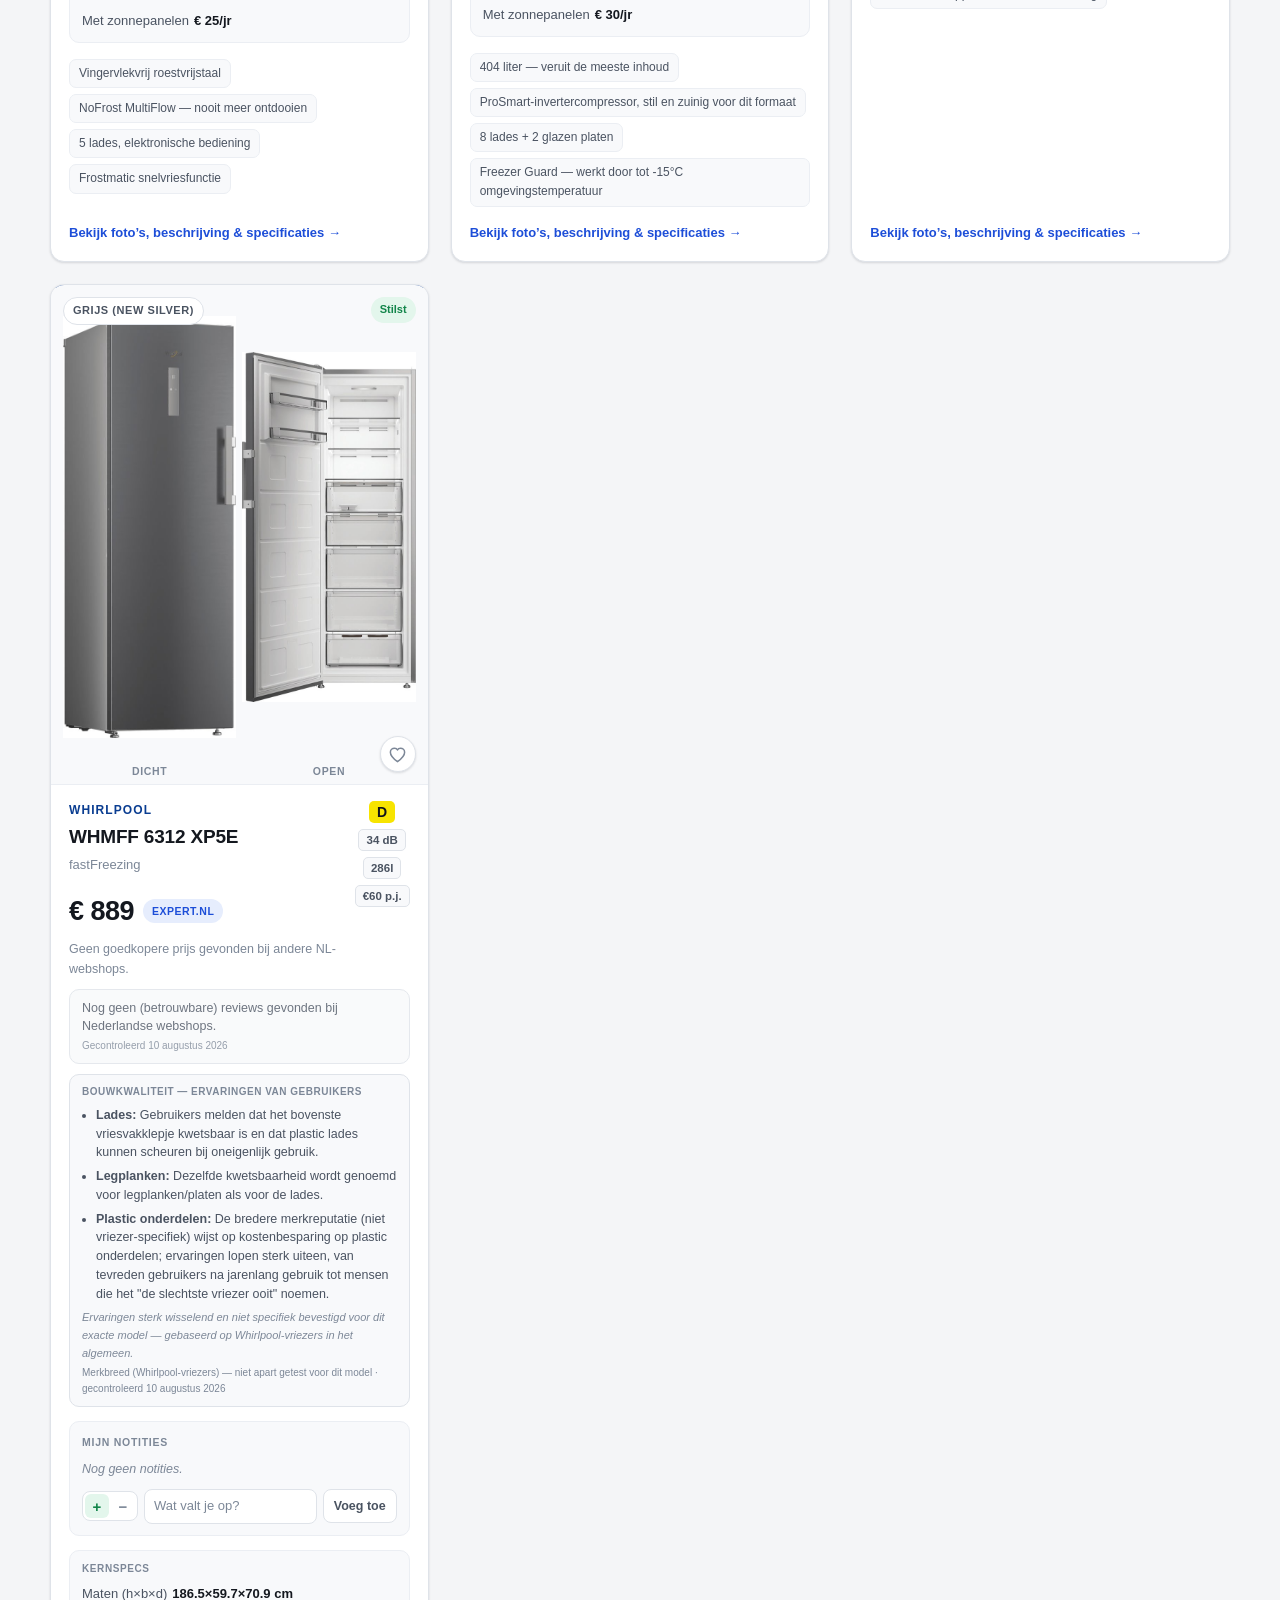
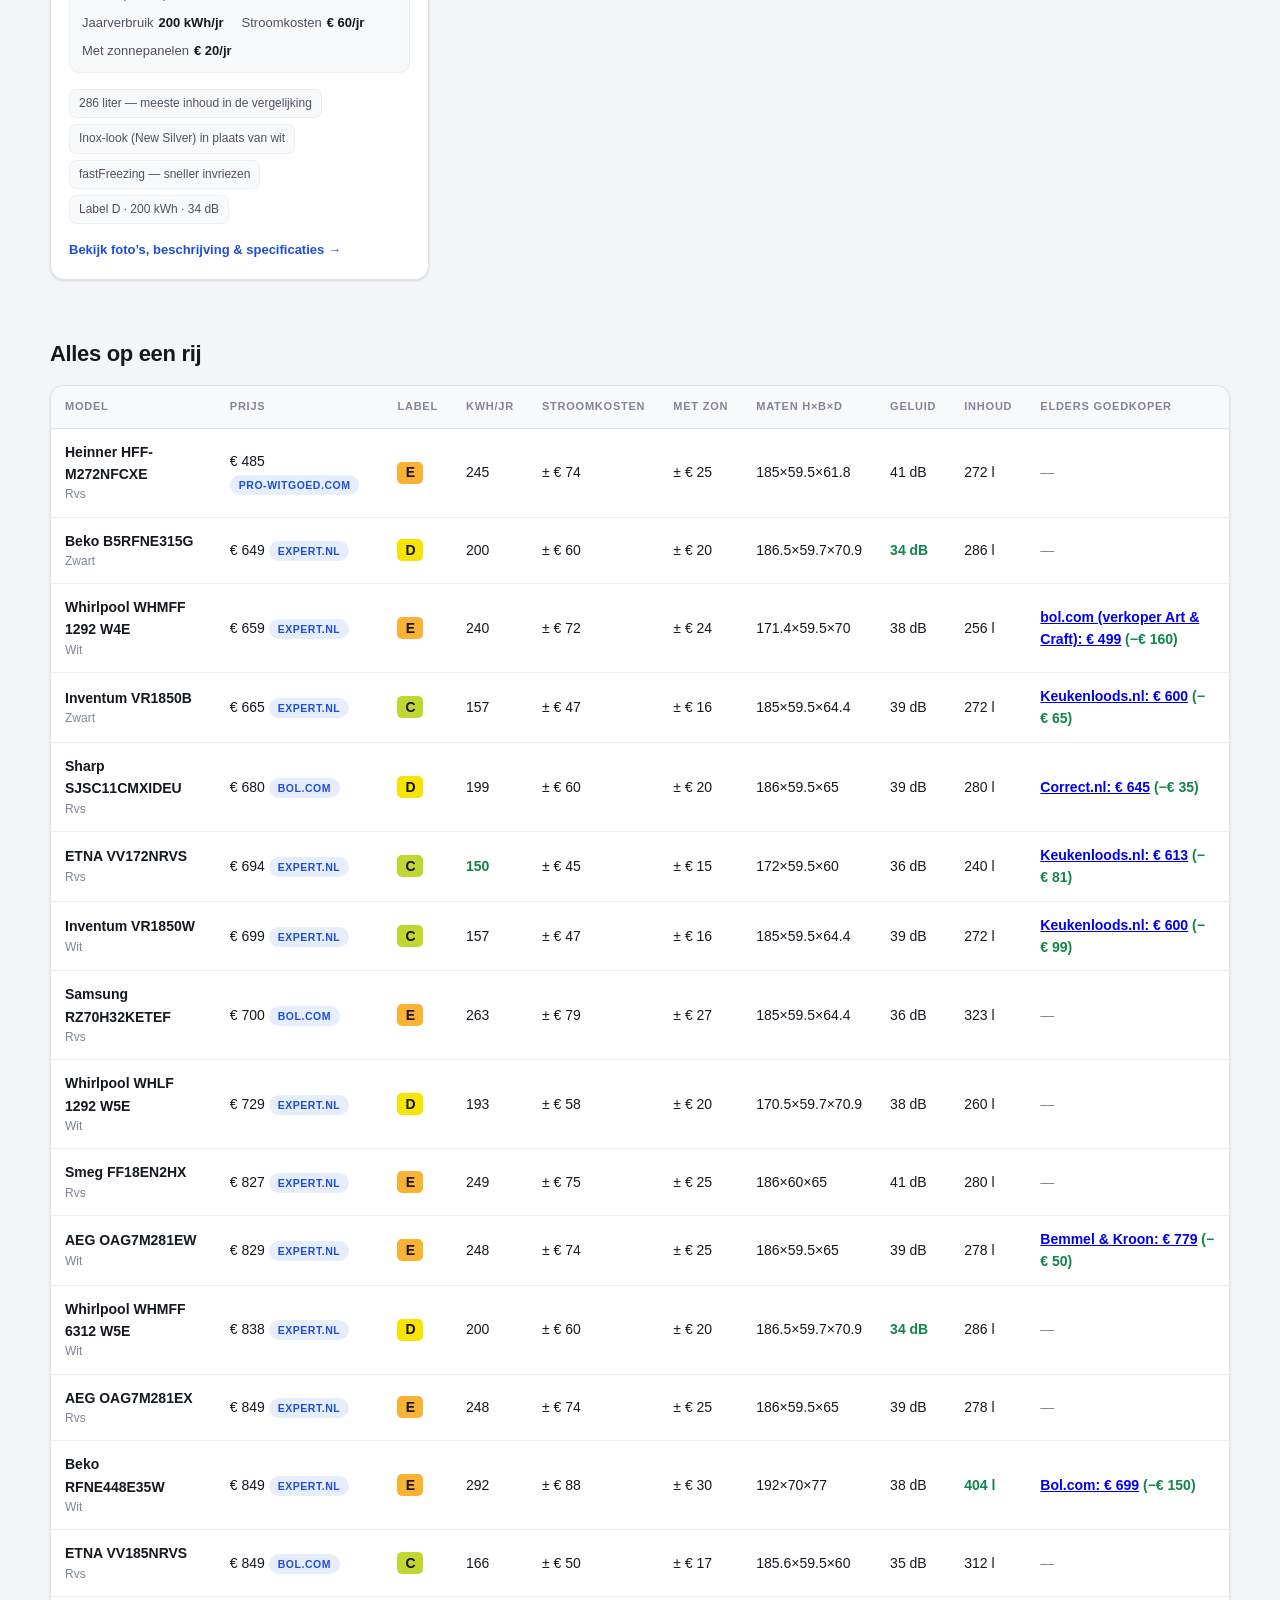
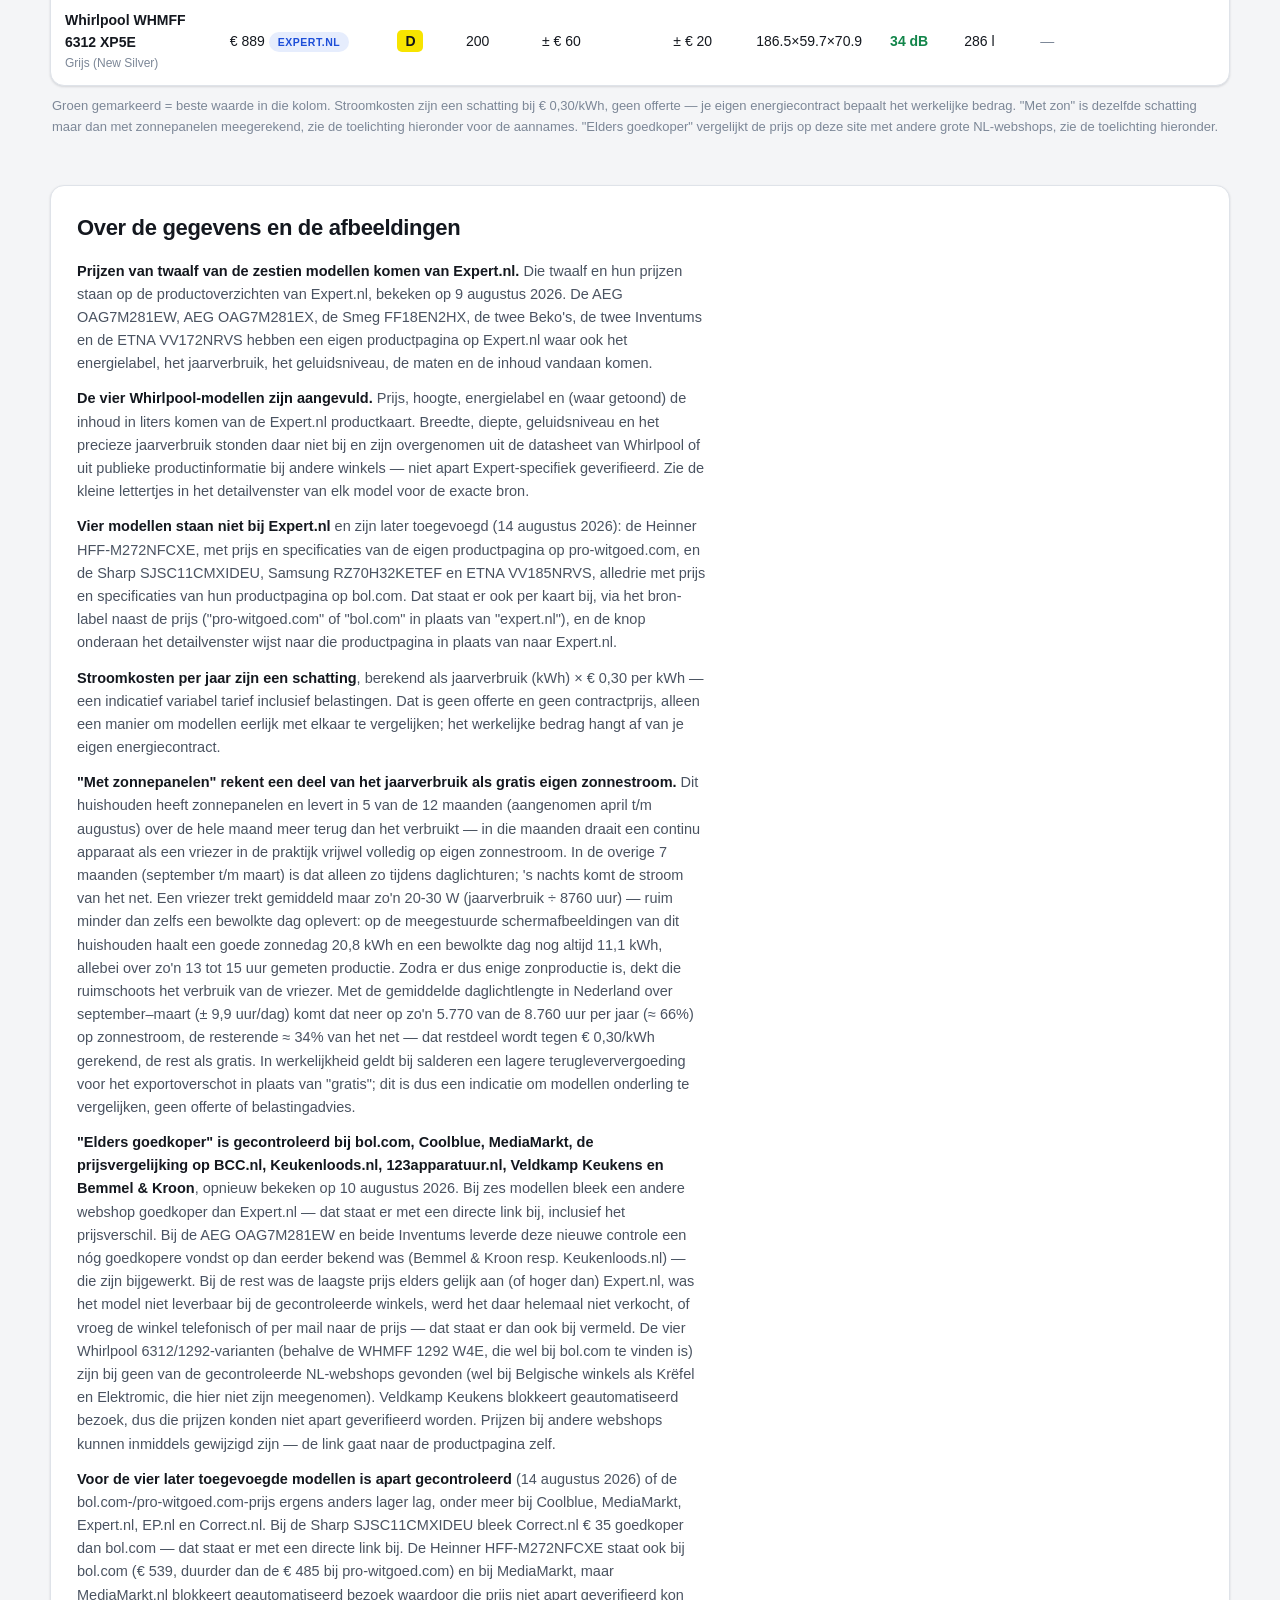
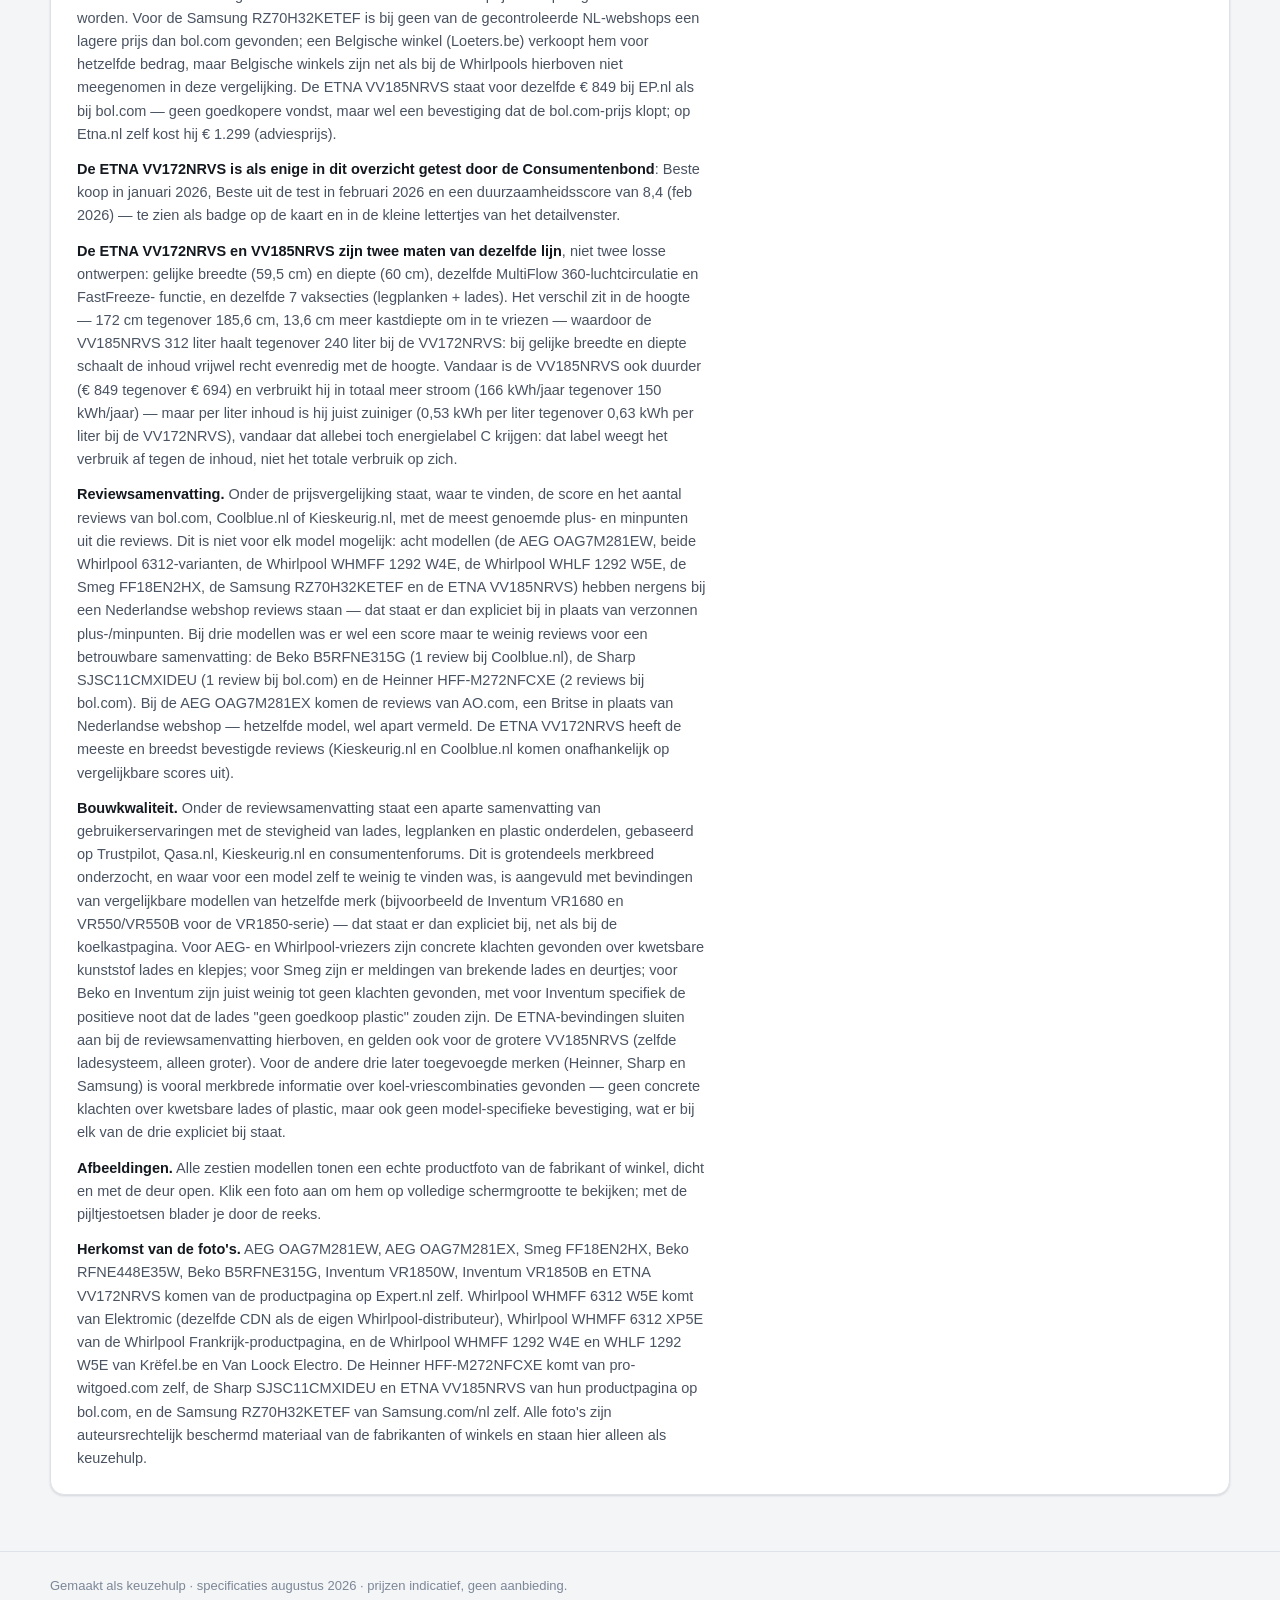
==== commit a1ff5307: "Herbereken stroomkosten naar € 0,30/kWh en voeg zonnepanelen-schatting toe Stroomprijs aangepast van" ====
--- a/vriezer.html
+++ b/vriezer.html
@@ -18,8 +18,9 @@
       Zestien vrijstaande vrieskasten op één rij, in één sectie, standaard
       gesorteerd op prijs (laag naar hoog). Inhoud in liters, geluidsniveau,
       maten (hoogte × breedte × diepte), energielabel en geschatte
-      stroomkosten per jaar staan direct op elke kaart — geen klikken nodig om
-      ze te zien. Onder de prijs staat ook meteen of een andere NL-webshop
+      stroomkosten per jaar staan direct op elke kaart — inclusief een
+      uitsplitsing met en zonder zonnepanelen — geen klikken nodig om ze te
+      zien. Onder de prijs staat ook meteen of een andere NL-webshop
       goedkoper is, met een directe link, en waar te vinden een samenvatting
       van wat reviewers goed en minder goed vinden. Filter op kleur (wit /
       niet wit) of sorteer op de goedkoopste prijs uit het onderzoek in
@@ -85,6 +86,7 @@
             <th scope="col">Label</th>
             <th scope="col">kWh/jr</th>
             <th scope="col">Stroomkosten</th>
+            <th scope="col">Met zon</th>
             <th scope="col">Maten h×b×d</th>
             <th scope="col">Geluid</th>
             <th scope="col">Inhoud</th>
@@ -96,9 +98,11 @@
     </div>
     <p class="table-note">
       Groen gemarkeerd = beste waarde in die kolom. Stroomkosten zijn een
-      schatting bij € 0,40/kWh, geen offerte — je eigen energiecontract bepaalt
-      het werkelijke bedrag. "Elders goedkoper" vergelijkt de prijs op deze
-      site met andere grote NL-webshops, zie de toelichting hieronder.
+      schatting bij € 0,30/kWh, geen offerte — je eigen energiecontract bepaalt
+      het werkelijke bedrag. "Met zon" is dezelfde schatting maar dan met
+      zonnepanelen meegerekend, zie de toelichting hieronder voor de aannames.
+      "Elders goedkoper" vergelijkt de prijs op deze site met andere grote
+      NL-webshops, zie de toelichting hieronder.
     </p>
   </section>
 
@@ -135,10 +139,32 @@
     </p>
     <p>
       <strong>Stroomkosten per jaar zijn een schatting</strong>, berekend als
-      jaarverbruik (kWh) × € 0,40 per kWh — een indicatief variabel tarief
+      jaarverbruik (kWh) × € 0,30 per kWh — een indicatief variabel tarief
       inclusief belastingen. Dat is geen offerte en geen contractprijs, alleen
       een manier om modellen eerlijk met elkaar te vergelijken; het werkelijke
       bedrag hangt af van je eigen energiecontract.
+    </p>
+    <p>
+      <strong>"Met zonnepanelen" rekent een deel van het jaarverbruik als
+      gratis eigen zonnestroom.</strong> Dit huishouden heeft zonnepanelen en
+      levert in 5 van de 12 maanden (aangenomen april t/m augustus) over de
+      hele maand meer terug dan het verbruikt — in die maanden draait een
+      continu apparaat als een vriezer in de praktijk vrijwel volledig op
+      eigen zonnestroom. In de overige 7 maanden (september t/m maart) is
+      dat alleen zo tijdens daglichturen; 's nachts komt de stroom van het
+      net. Een vriezer trekt gemiddeld maar zo'n 20-30 W (jaarverbruik ÷
+      8760 uur) — ruim minder dan zelfs een bewolkte dag oplevert: op de
+      meegestuurde schermafbeeldingen van dit huishouden haalt een goede
+      zonnedag 20,8 kWh en een bewolkte dag nog altijd 11,1 kWh, allebei
+      over zo'n 13 tot 15 uur gemeten productie. Zodra er dus enige
+      zonproductie is, dekt die ruimschoots het verbruik van de vriezer.
+      Met de gemiddelde daglichtlengte in Nederland over september–maart
+      (± 9,9 uur/dag) komt dat neer op zo'n 5.770 van de 8.760 uur per jaar
+      (≈ 66%) op zonnestroom, de resterende ≈ 34% van het net — dat
+      restdeel wordt tegen € 0,30/kWh gerekend, de rest als gratis. In
+      werkelijkheid geldt bij salderen een lagere terugleververgoeding voor
+      het exportoverschot in plaats van "gratis"; dit is dus een indicatie
+      om modellen onderling te vergelijken, geen offerte of belastingadvies.
     </p>
     <p>
       <strong>"Elders goedkoper" is gecontroleerd bij bol.com, Coolblue, MediaMarkt, de
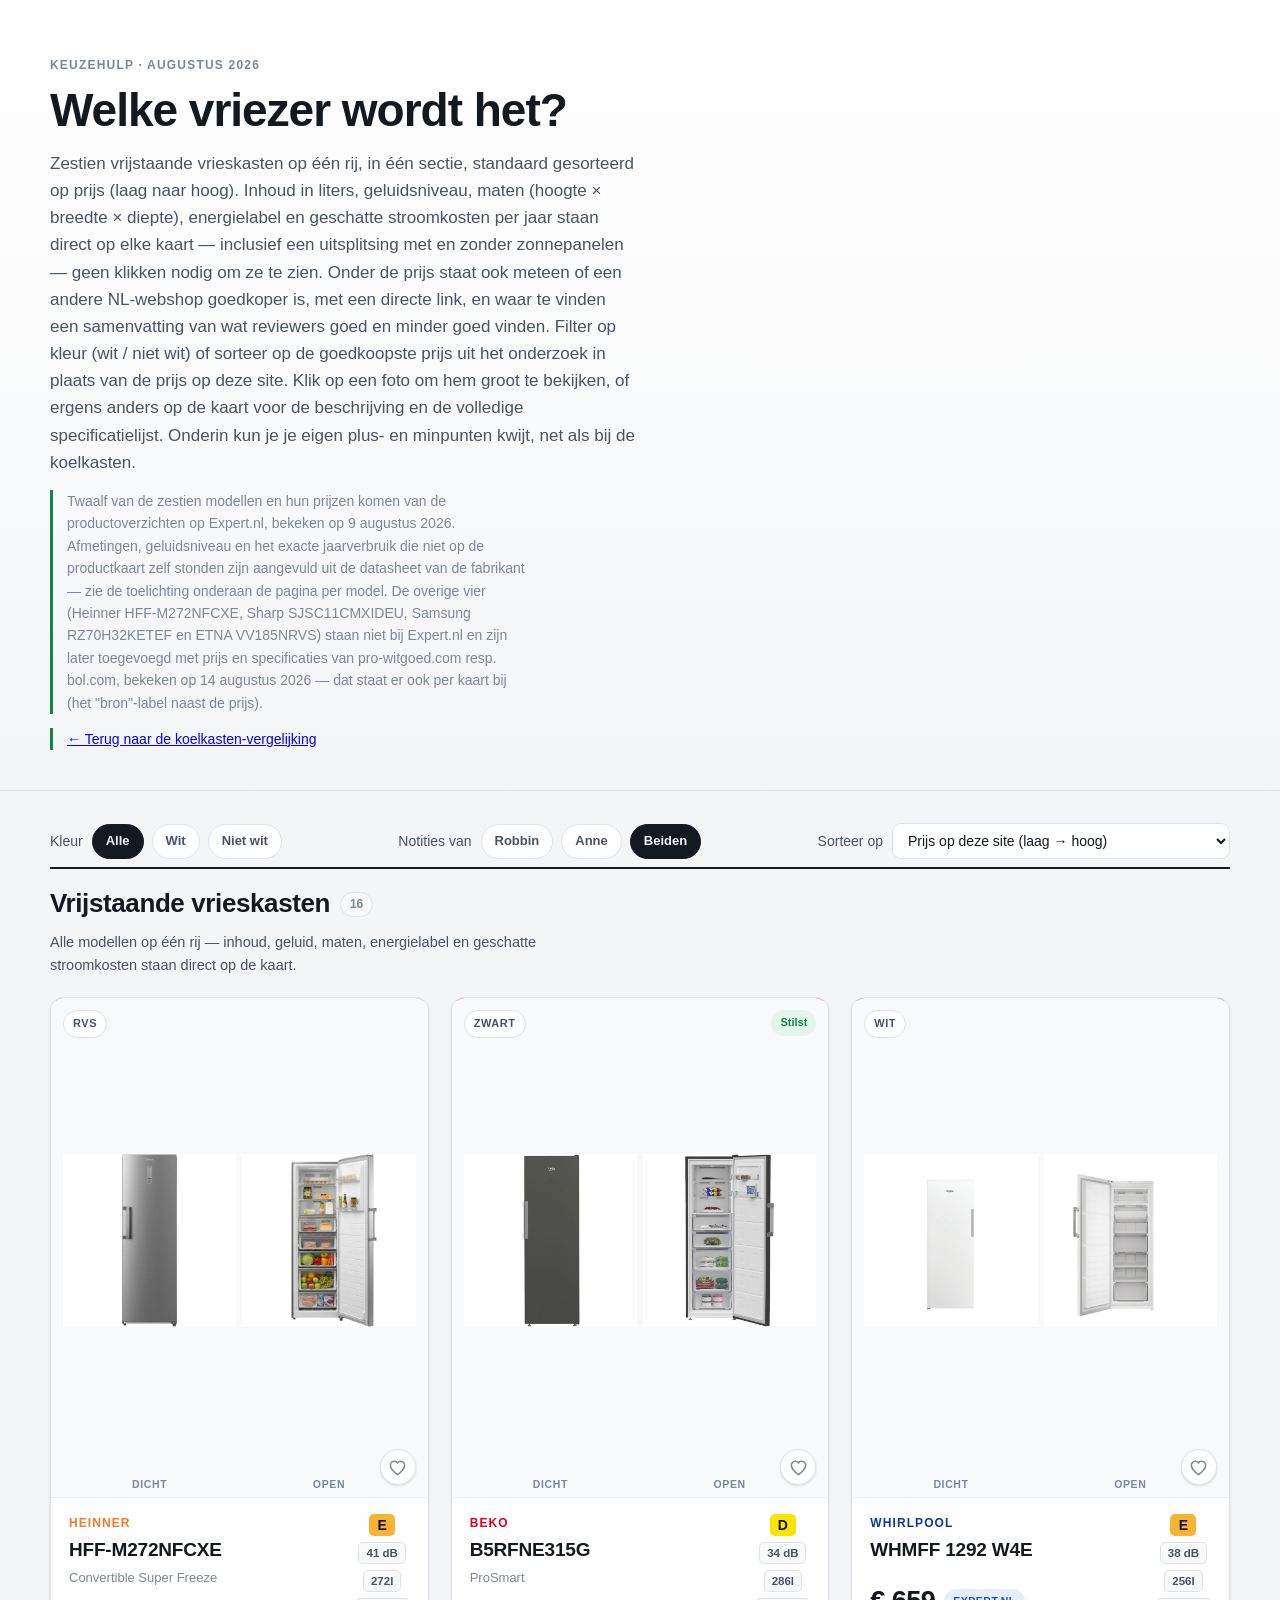
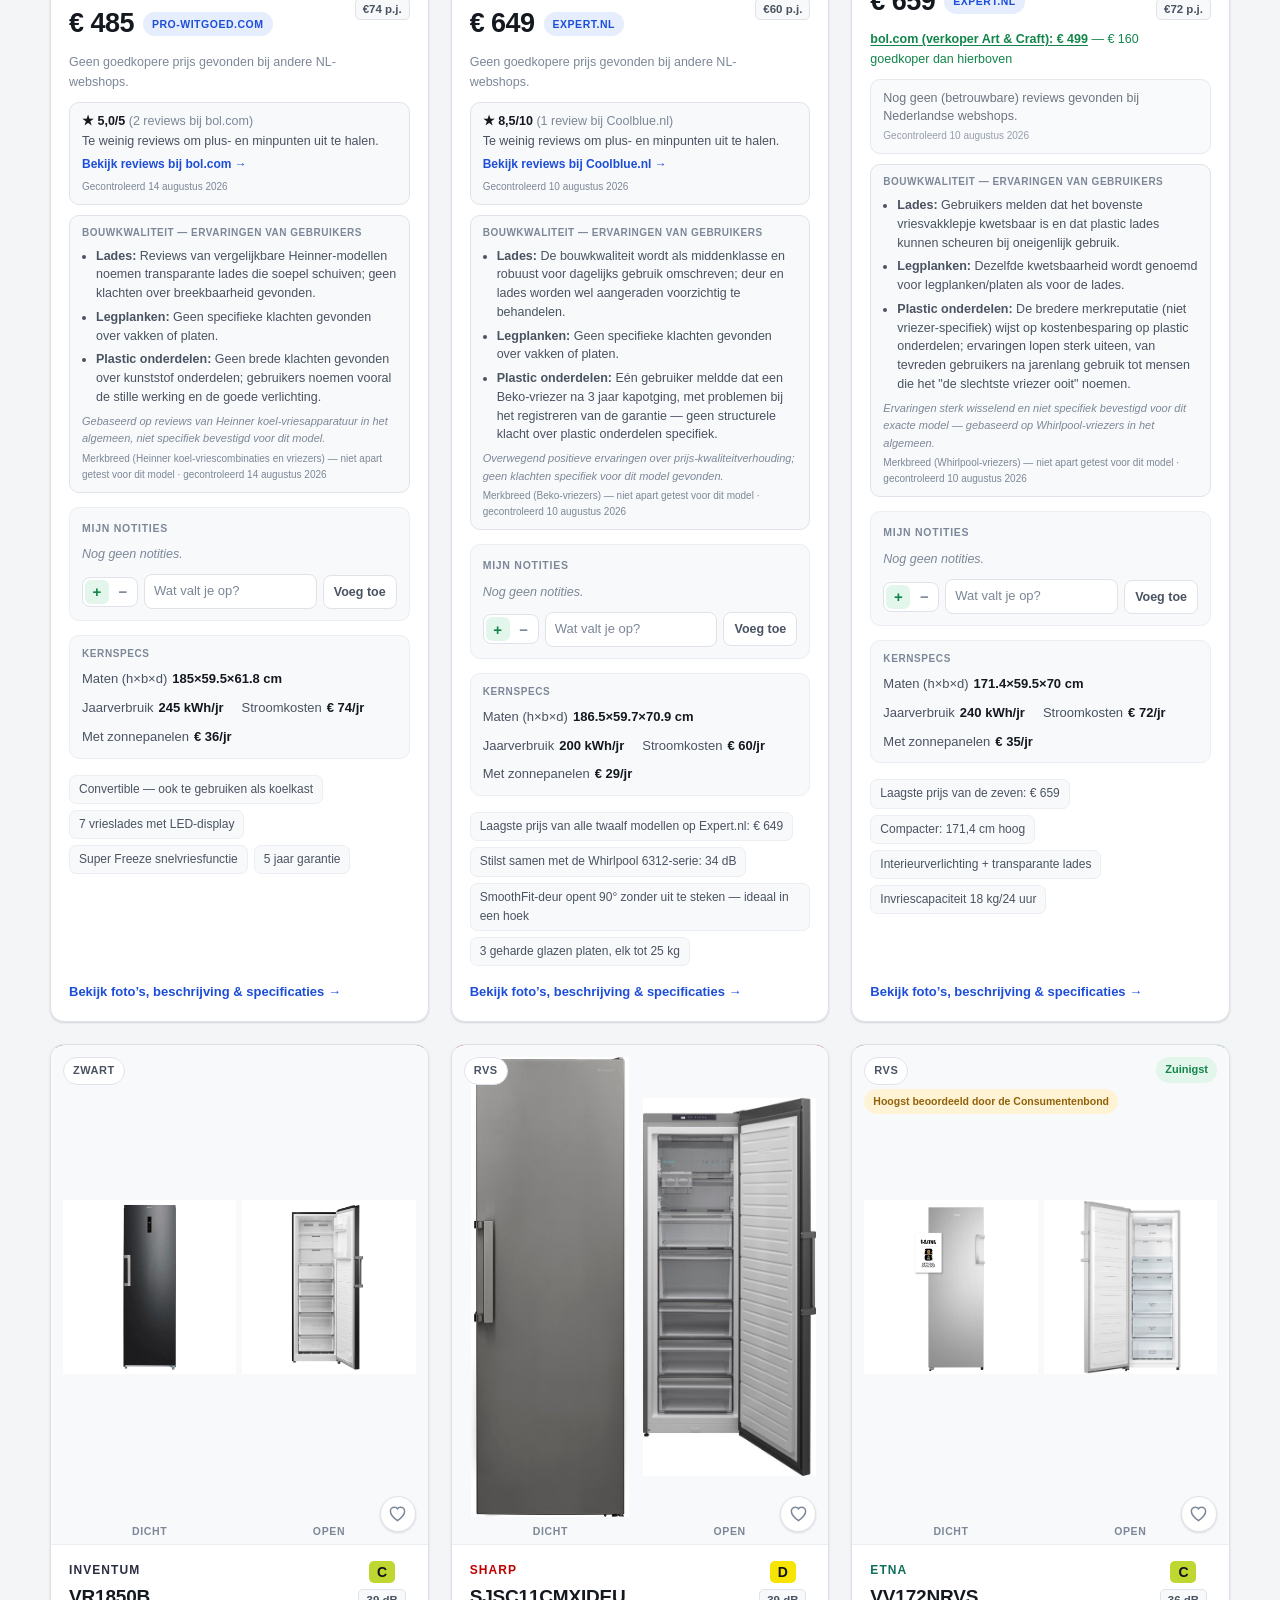
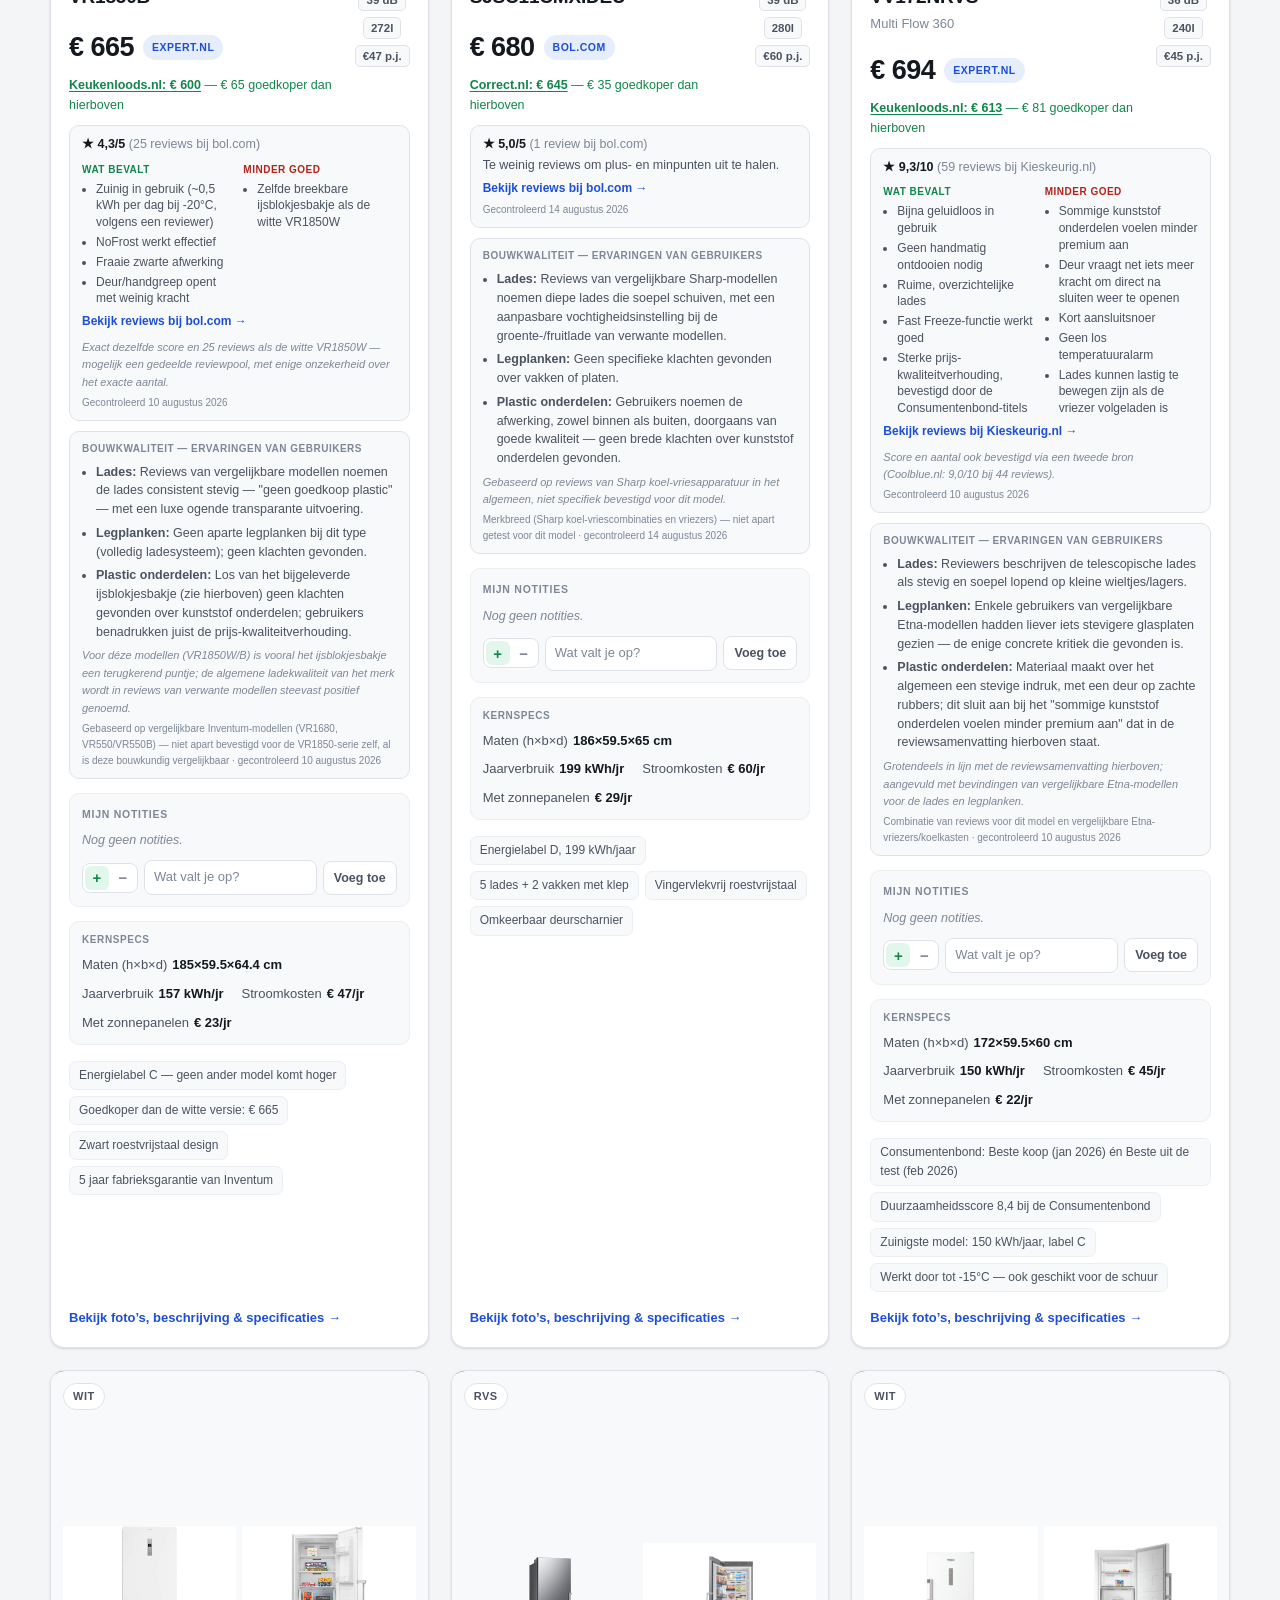
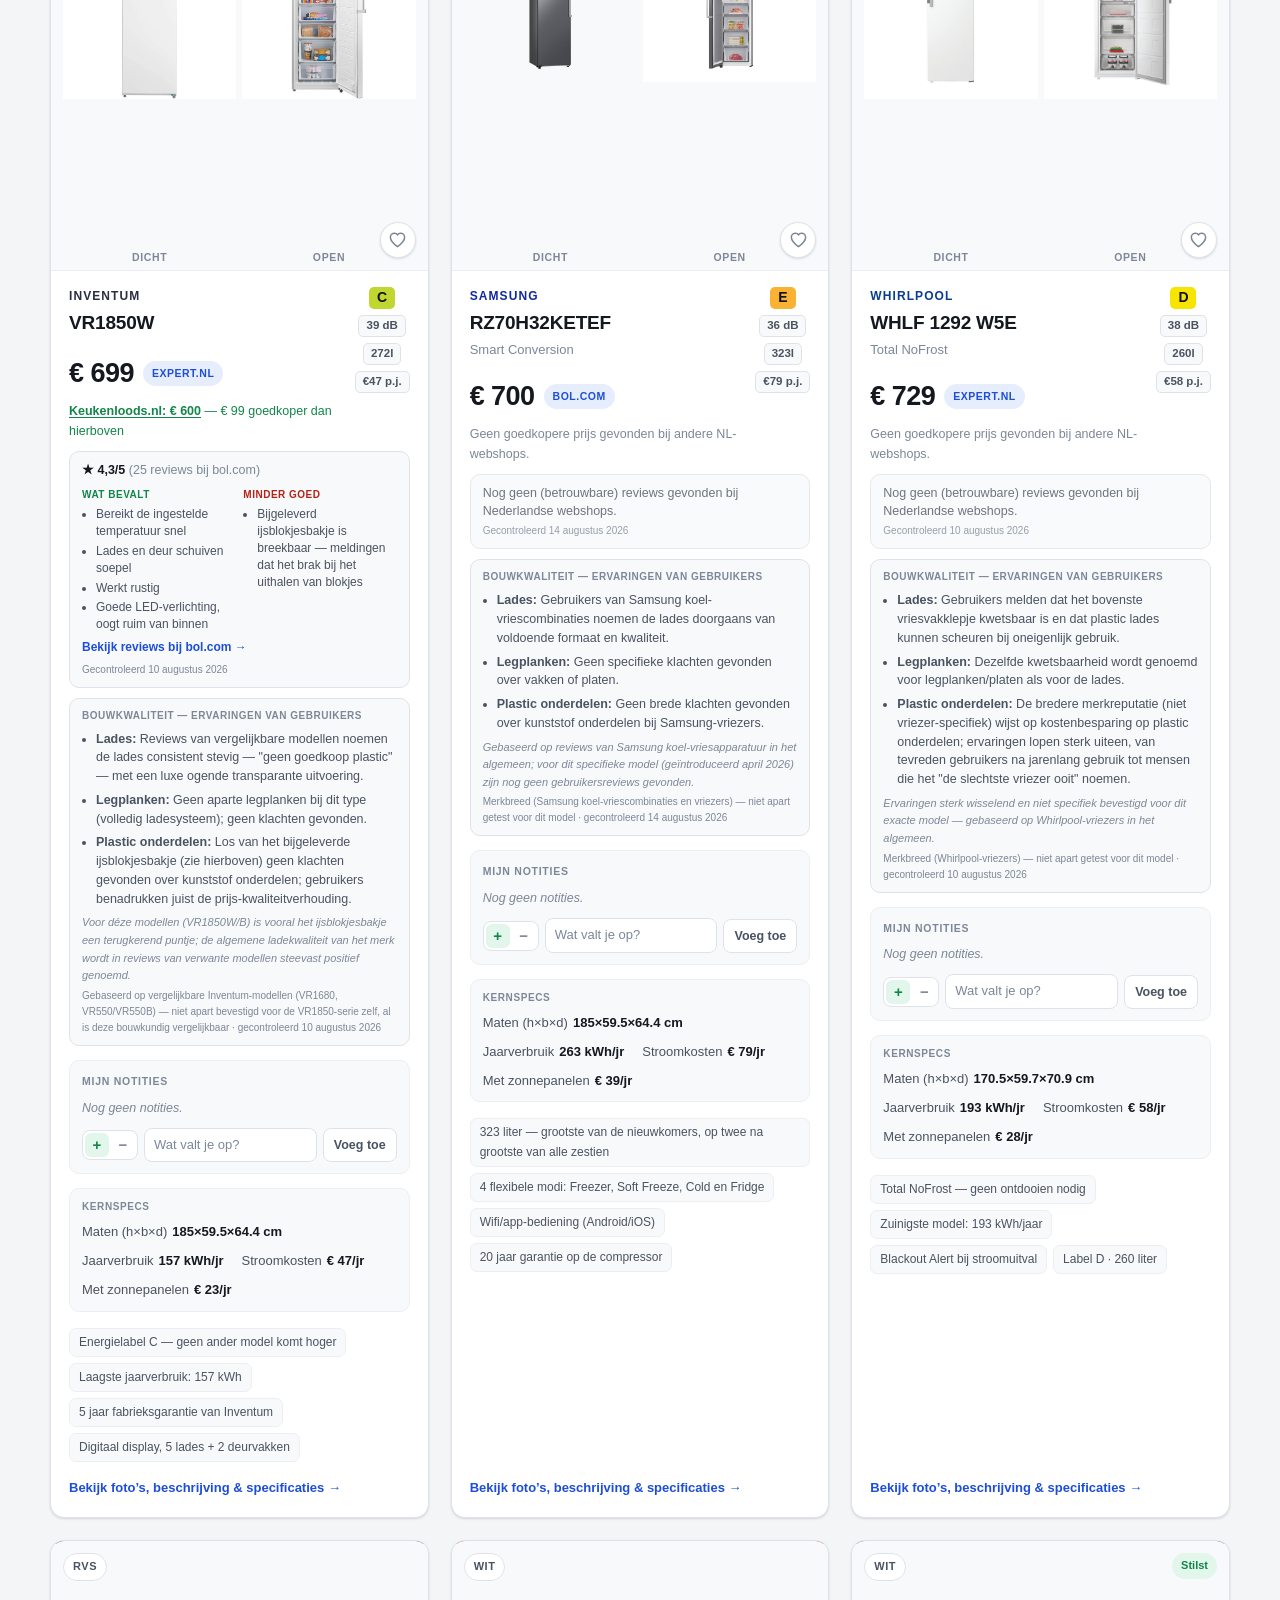
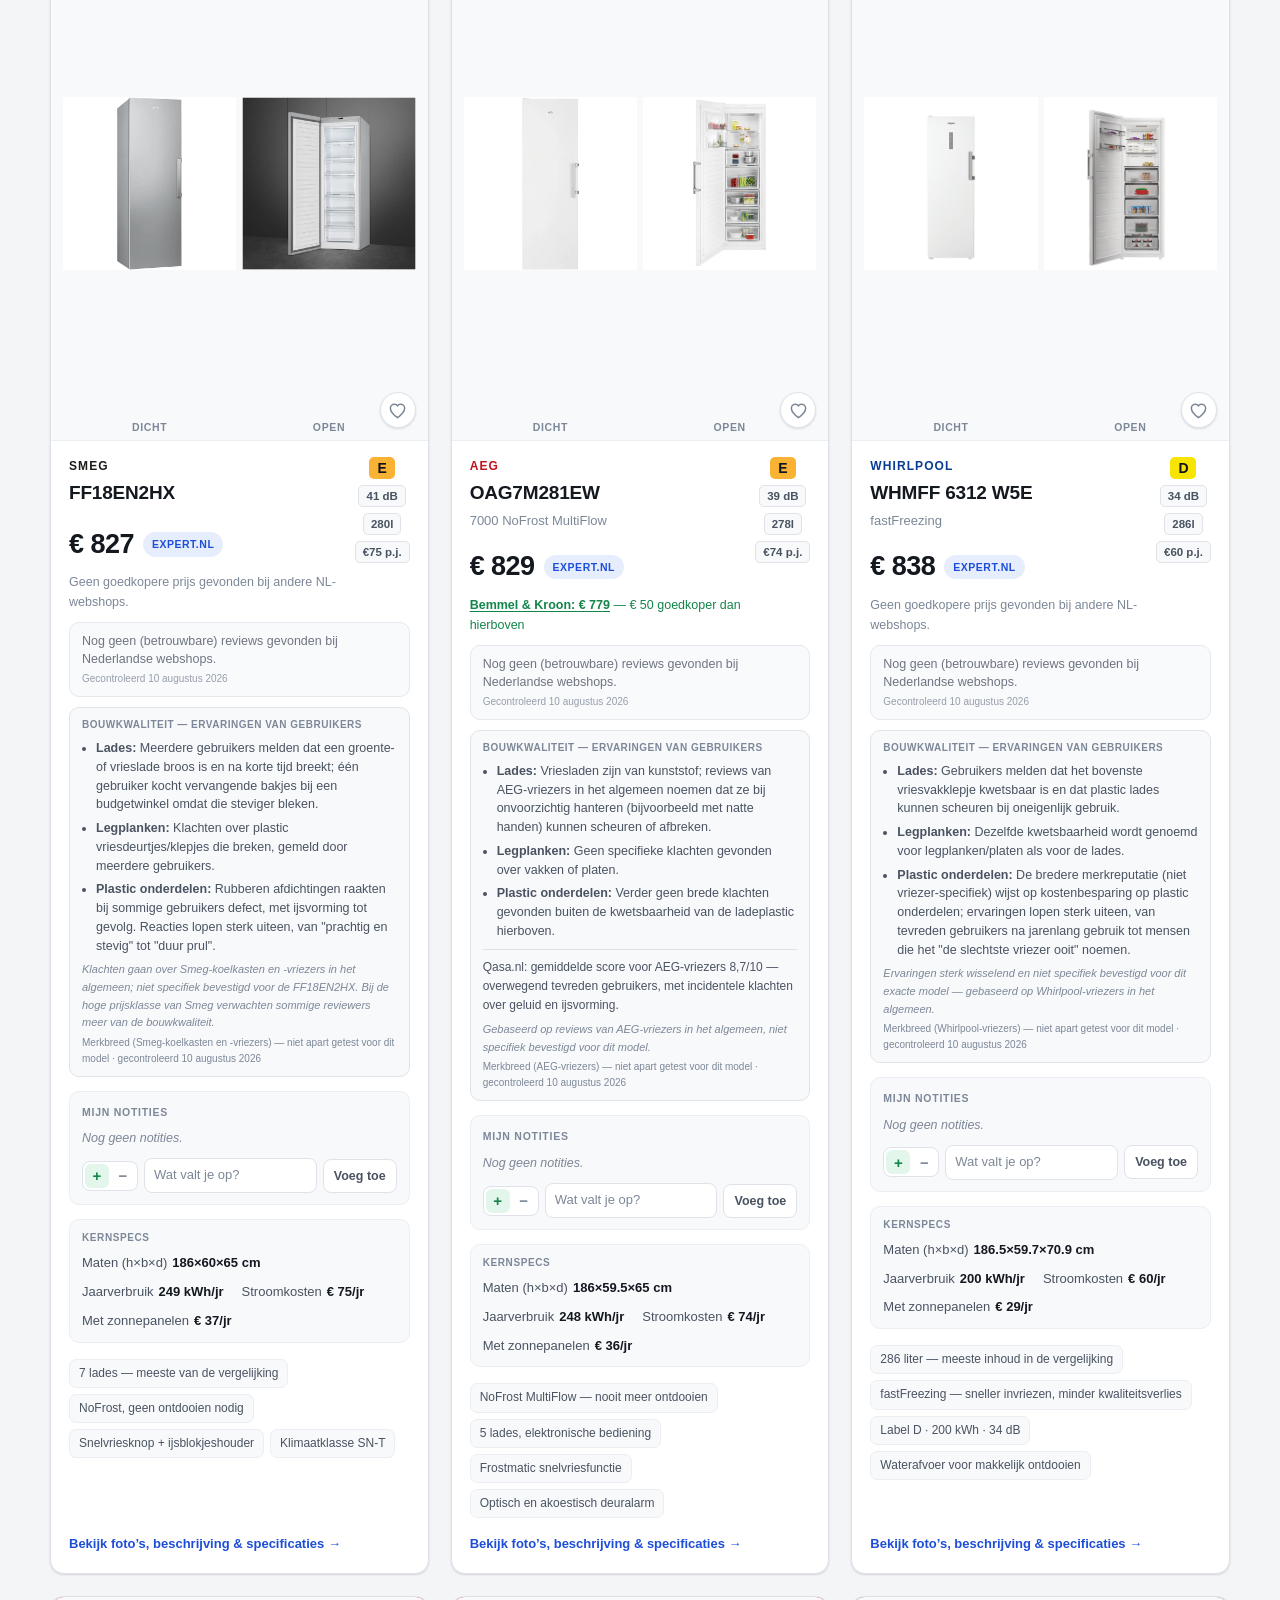
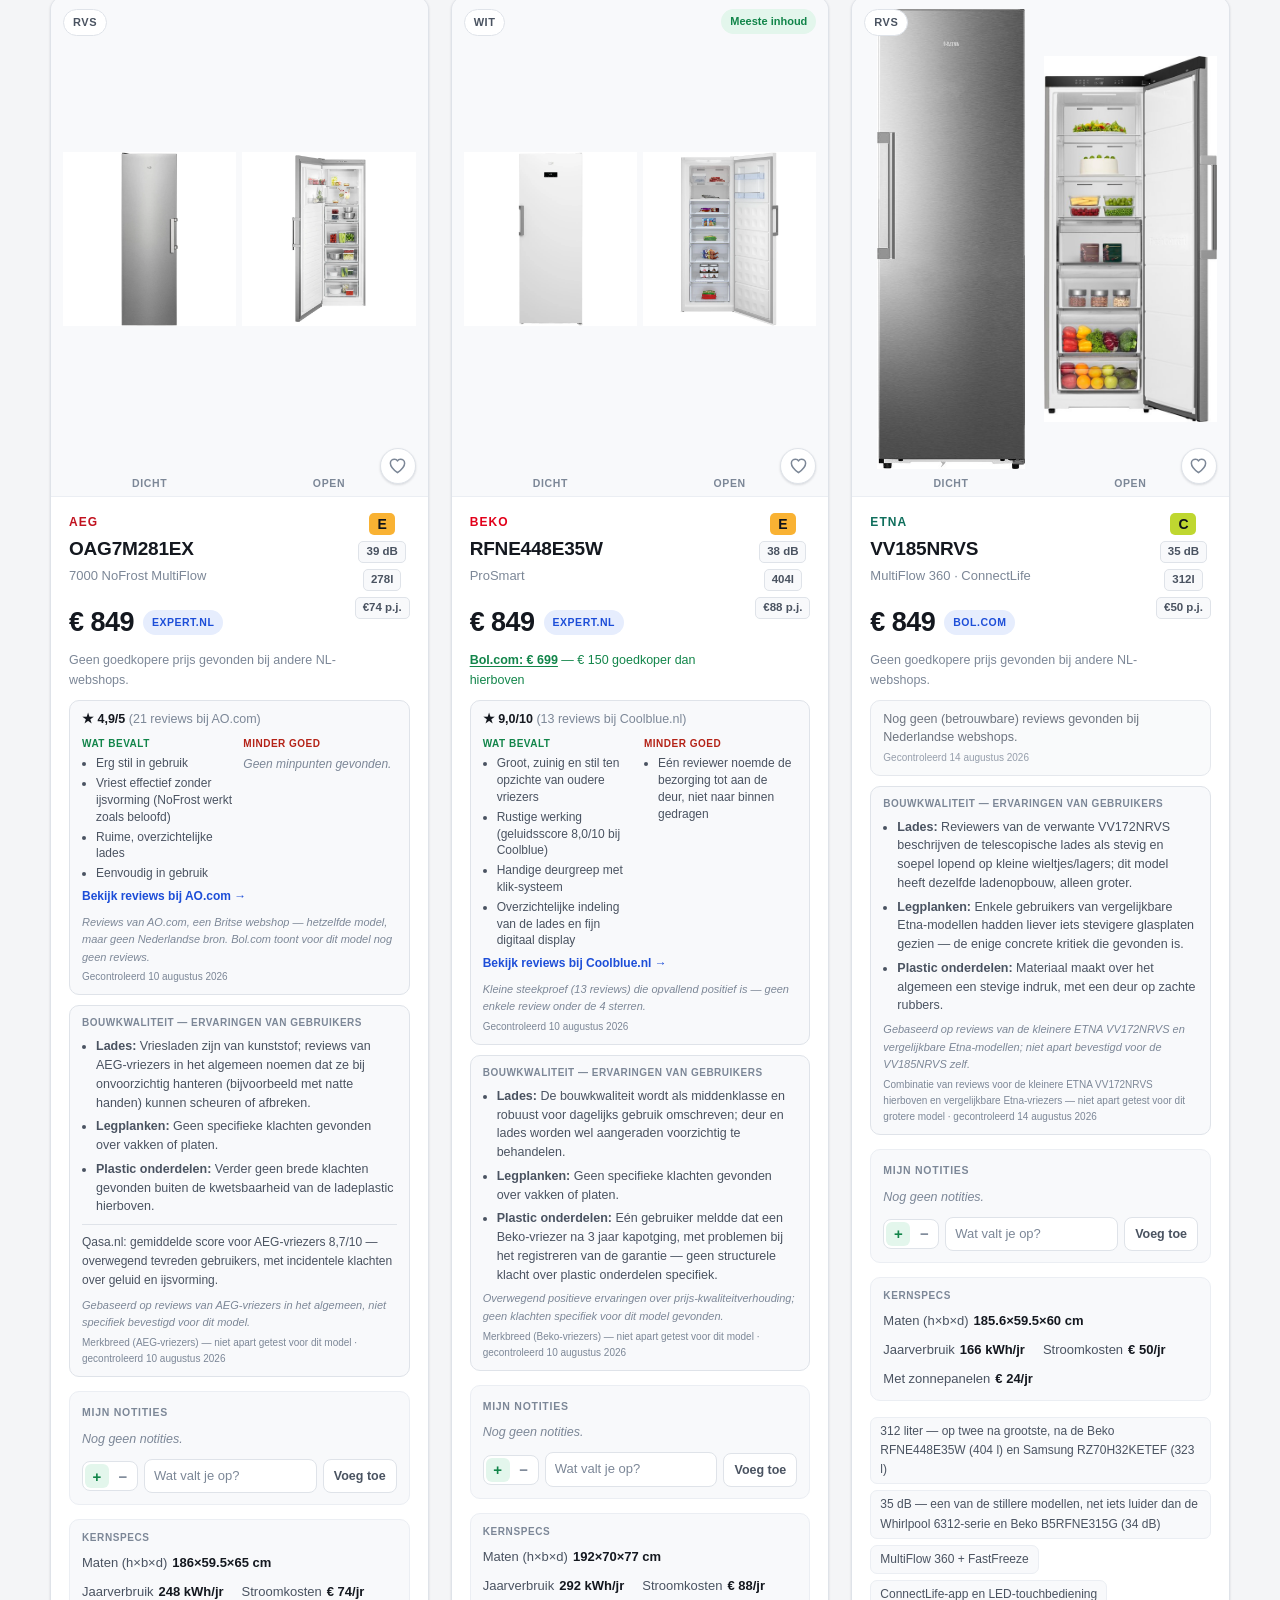
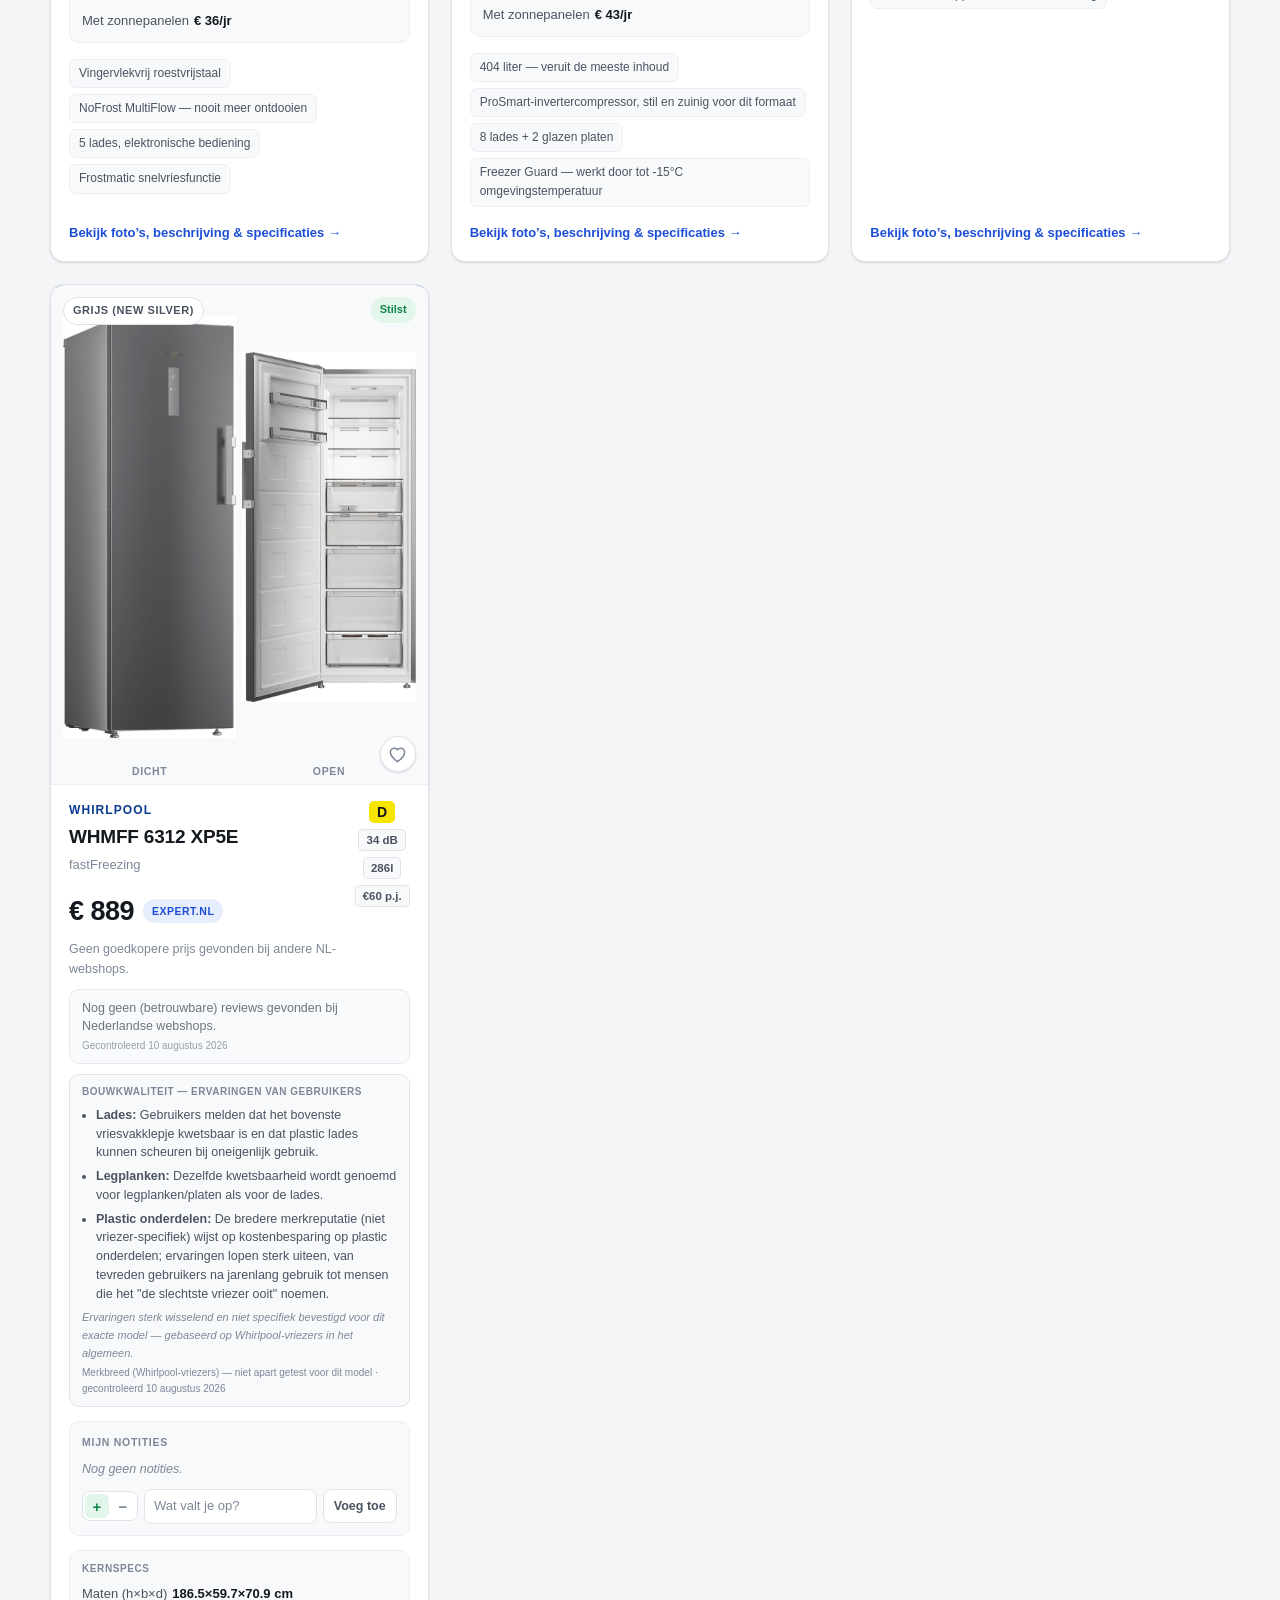
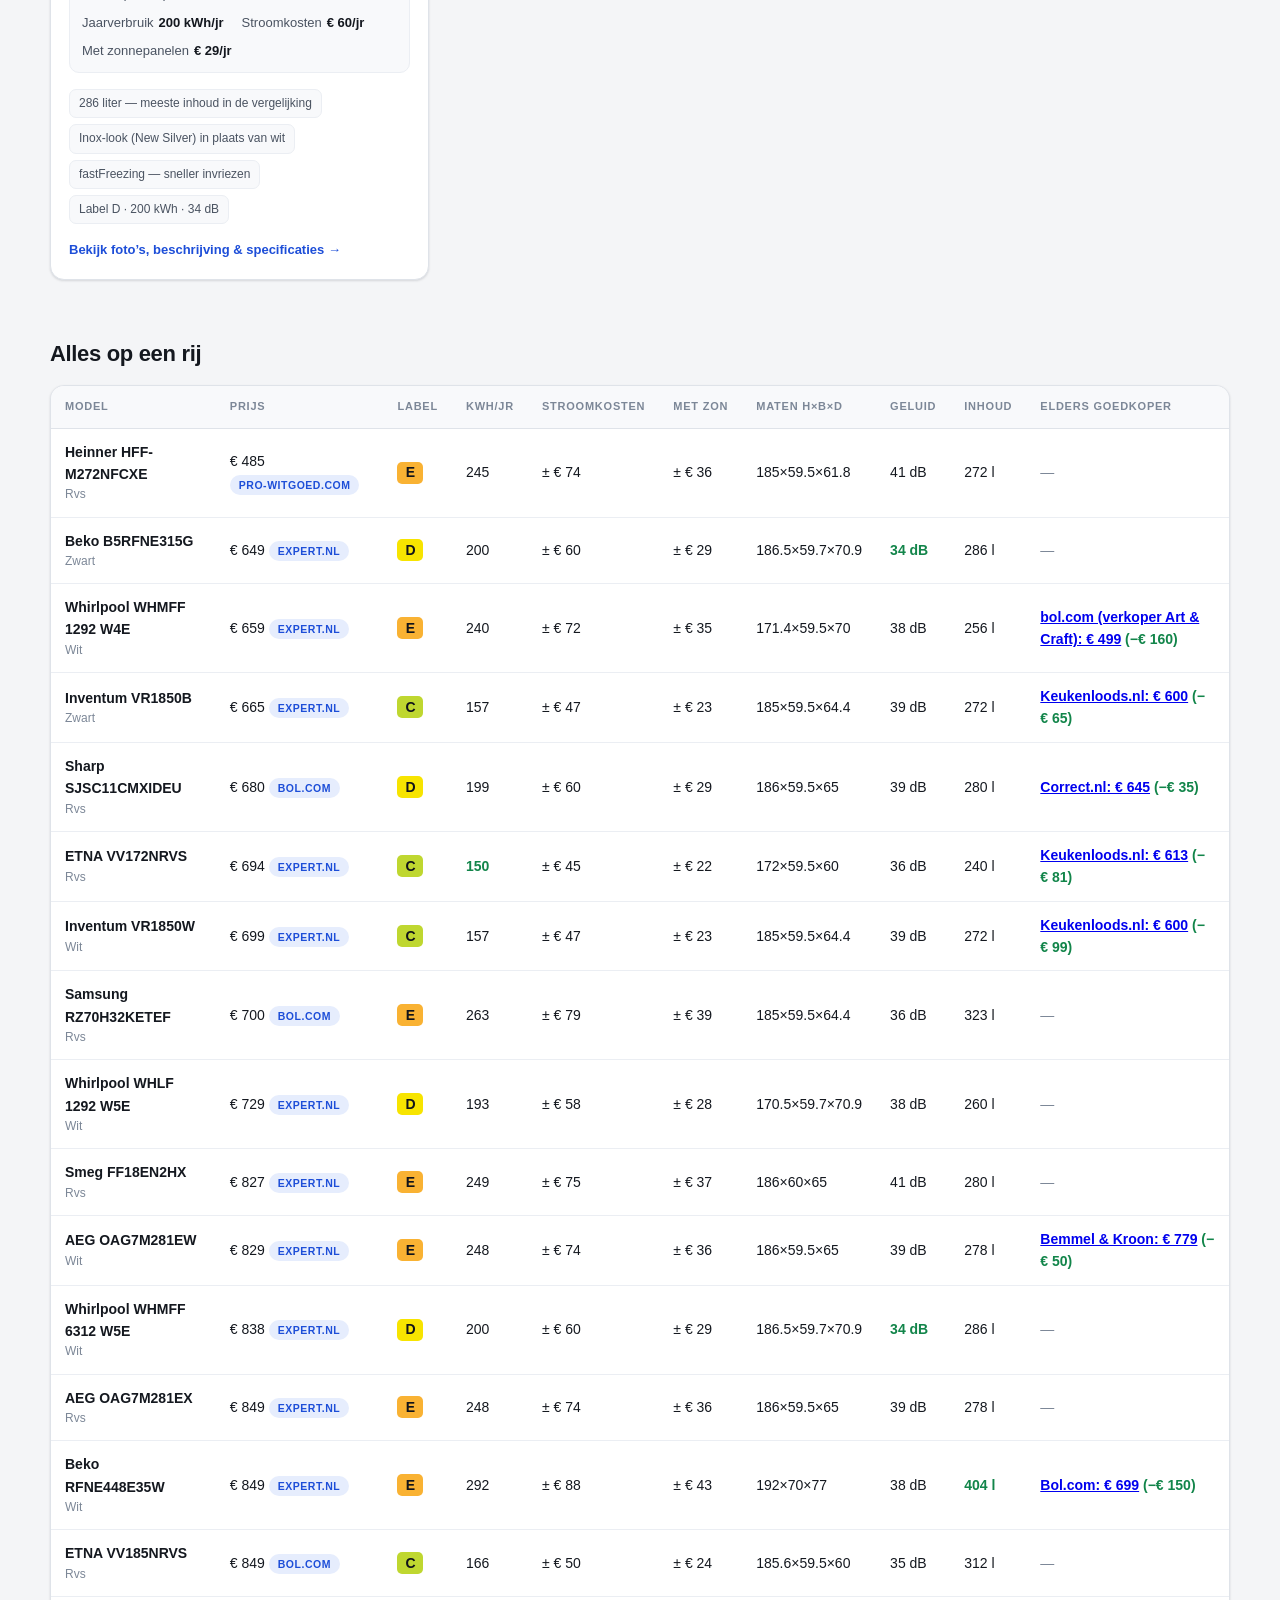
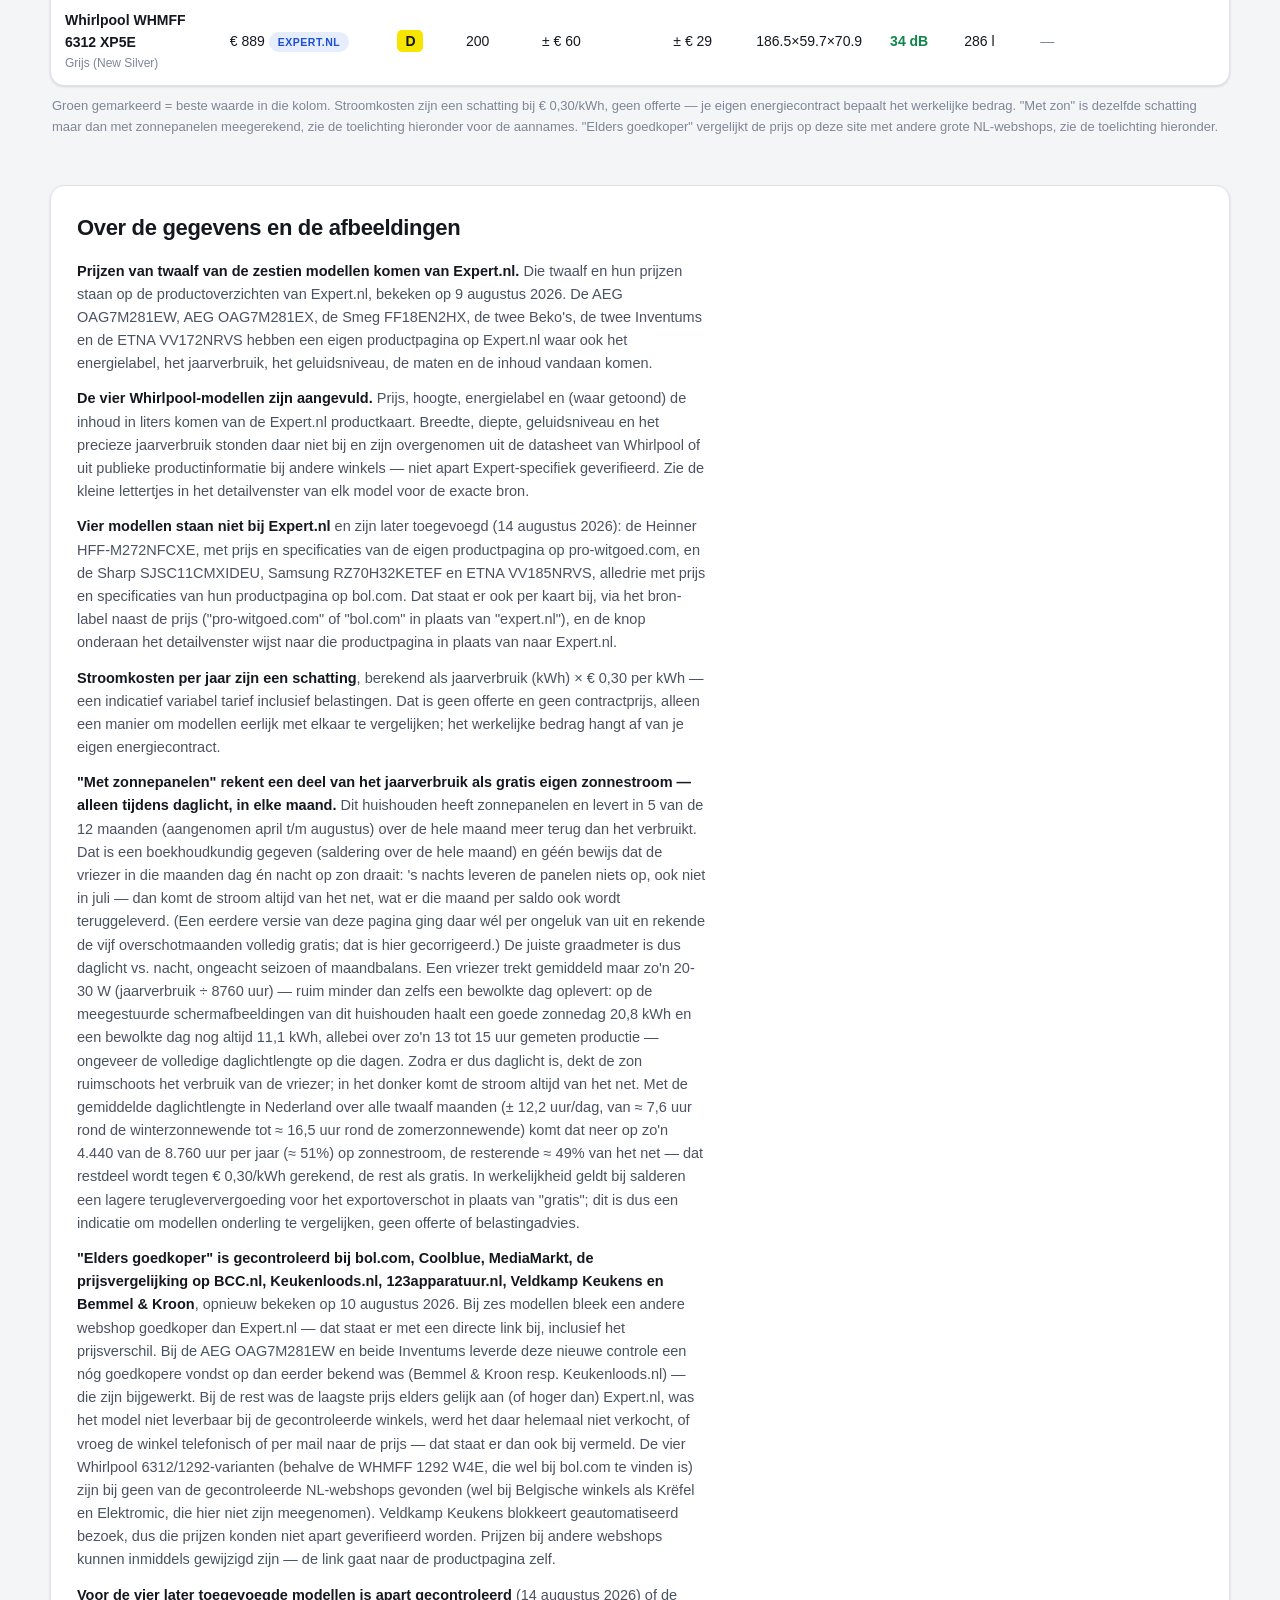
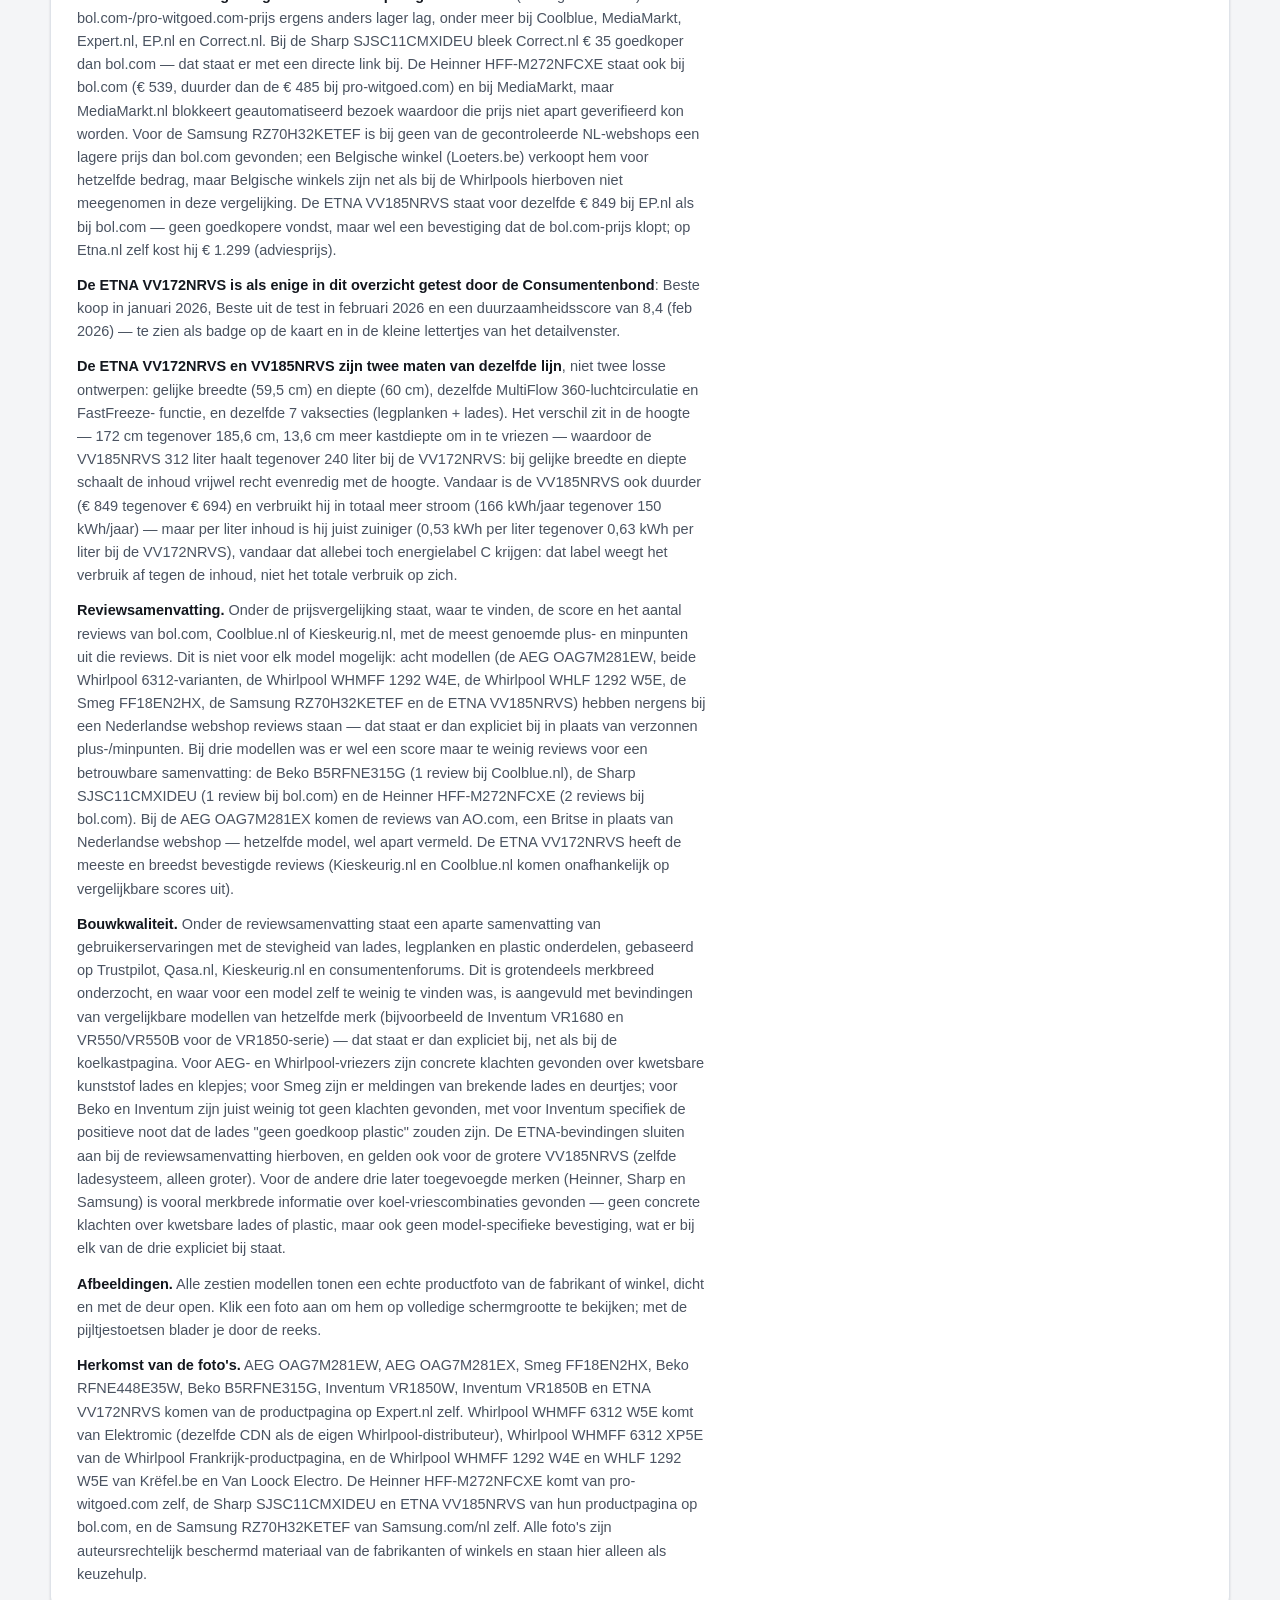
==== commit 10950a19: "Corrigeer zonnepanelen-schatting: alleen daglicht telt, ook in overschotmaanden Een maandelijks nett" ====
--- a/vriezer.html
+++ b/vriezer.html
@@ -146,21 +146,28 @@
     </p>
     <p>
       <strong>"Met zonnepanelen" rekent een deel van het jaarverbruik als
-      gratis eigen zonnestroom.</strong> Dit huishouden heeft zonnepanelen en
-      levert in 5 van de 12 maanden (aangenomen april t/m augustus) over de
-      hele maand meer terug dan het verbruikt — in die maanden draait een
-      continu apparaat als een vriezer in de praktijk vrijwel volledig op
-      eigen zonnestroom. In de overige 7 maanden (september t/m maart) is
-      dat alleen zo tijdens daglichturen; 's nachts komt de stroom van het
-      net. Een vriezer trekt gemiddeld maar zo'n 20-30 W (jaarverbruik ÷
-      8760 uur) — ruim minder dan zelfs een bewolkte dag oplevert: op de
-      meegestuurde schermafbeeldingen van dit huishouden haalt een goede
-      zonnedag 20,8 kWh en een bewolkte dag nog altijd 11,1 kWh, allebei
-      over zo'n 13 tot 15 uur gemeten productie. Zodra er dus enige
-      zonproductie is, dekt die ruimschoots het verbruik van de vriezer.
-      Met de gemiddelde daglichtlengte in Nederland over september–maart
-      (± 9,9 uur/dag) komt dat neer op zo'n 5.770 van de 8.760 uur per jaar
-      (≈ 66%) op zonnestroom, de resterende ≈ 34% van het net — dat
+      gratis eigen zonnestroom — alleen tijdens daglicht, in elke maand.</strong>
+      Dit huishouden heeft zonnepanelen en levert in 5 van de 12 maanden
+      (aangenomen april t/m augustus) over de hele maand meer terug dan het
+      verbruikt. Dat is een boekhoudkundig gegeven (saldering over de hele
+      maand) en géén bewijs dat de vriezer in die maanden dag én nacht op
+      zon draait: 's nachts leveren de panelen niets op, ook niet in juli —
+      dan komt de stroom altijd van het net, wat er die maand per saldo ook
+      wordt teruggeleverd. (Een eerdere versie van deze pagina ging daar wél
+      per ongeluk van uit en rekende de vijf overschotmaanden volledig
+      gratis; dat is hier gecorrigeerd.) De juiste graadmeter is dus
+      daglicht vs. nacht, ongeacht seizoen of maandbalans. Een vriezer trekt
+      gemiddeld maar zo'n 20-30 W (jaarverbruik ÷ 8760 uur) — ruim minder
+      dan zelfs een bewolkte dag oplevert: op de meegestuurde
+      schermafbeeldingen van dit huishouden haalt een goede zonnedag 20,8
+      kWh en een bewolkte dag nog altijd 11,1 kWh, allebei over zo'n 13 tot
+      15 uur gemeten productie — ongeveer de volledige daglichtlengte op die
+      dagen. Zodra er dus daglicht is, dekt de zon ruimschoots het verbruik
+      van de vriezer; in het donker komt de stroom altijd van het net. Met
+      de gemiddelde daglichtlengte in Nederland over alle twaalf maanden
+      (± 12,2 uur/dag, van ≈ 7,6 uur rond de winterzonnewende tot ≈ 16,5 uur
+      rond de zomerzonnewende) komt dat neer op zo'n 4.440 van de 8.760 uur
+      per jaar (≈ 51%) op zonnestroom, de resterende ≈ 49% van het net — dat
       restdeel wordt tegen € 0,30/kWh gerekend, de rest als gratis. In
       werkelijkheid geldt bij salderen een lagere terugleververgoeding voor
       het exportoverschot in plaats van "gratis"; dit is dus een indicatie
